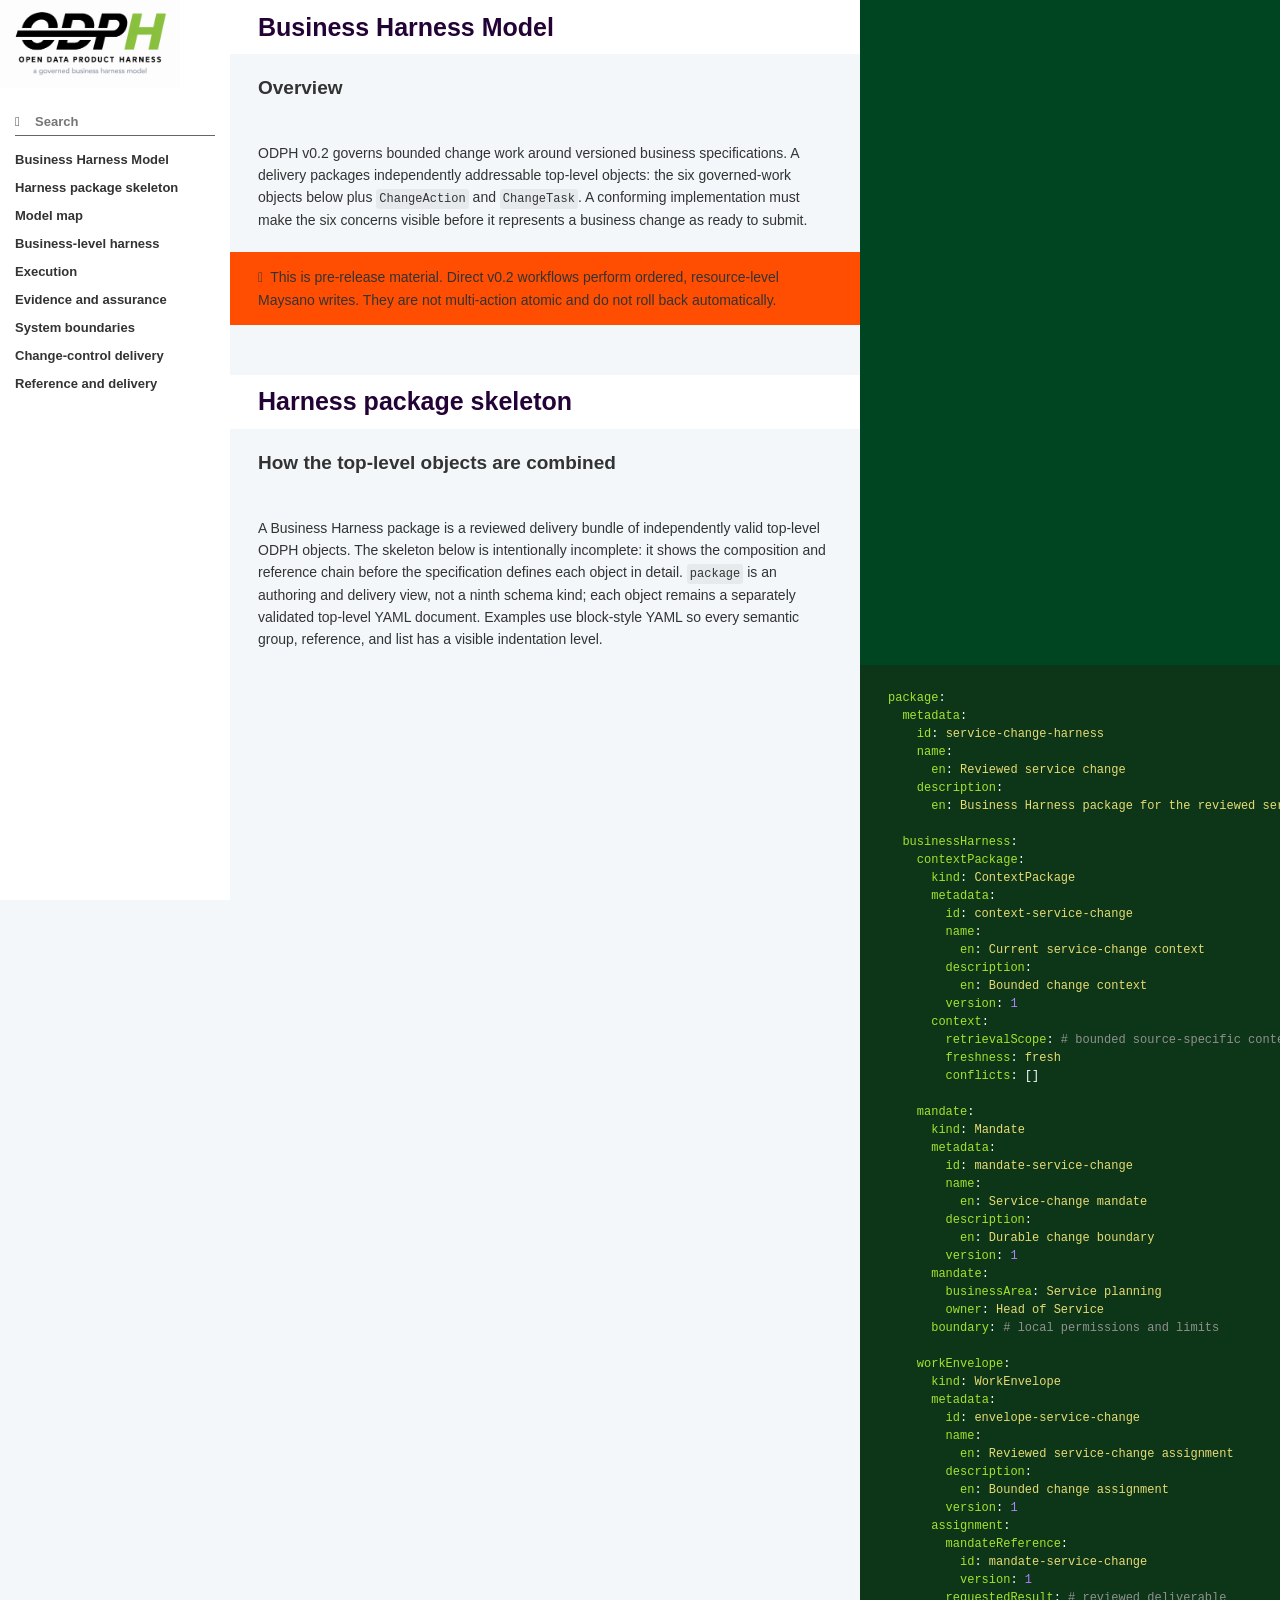
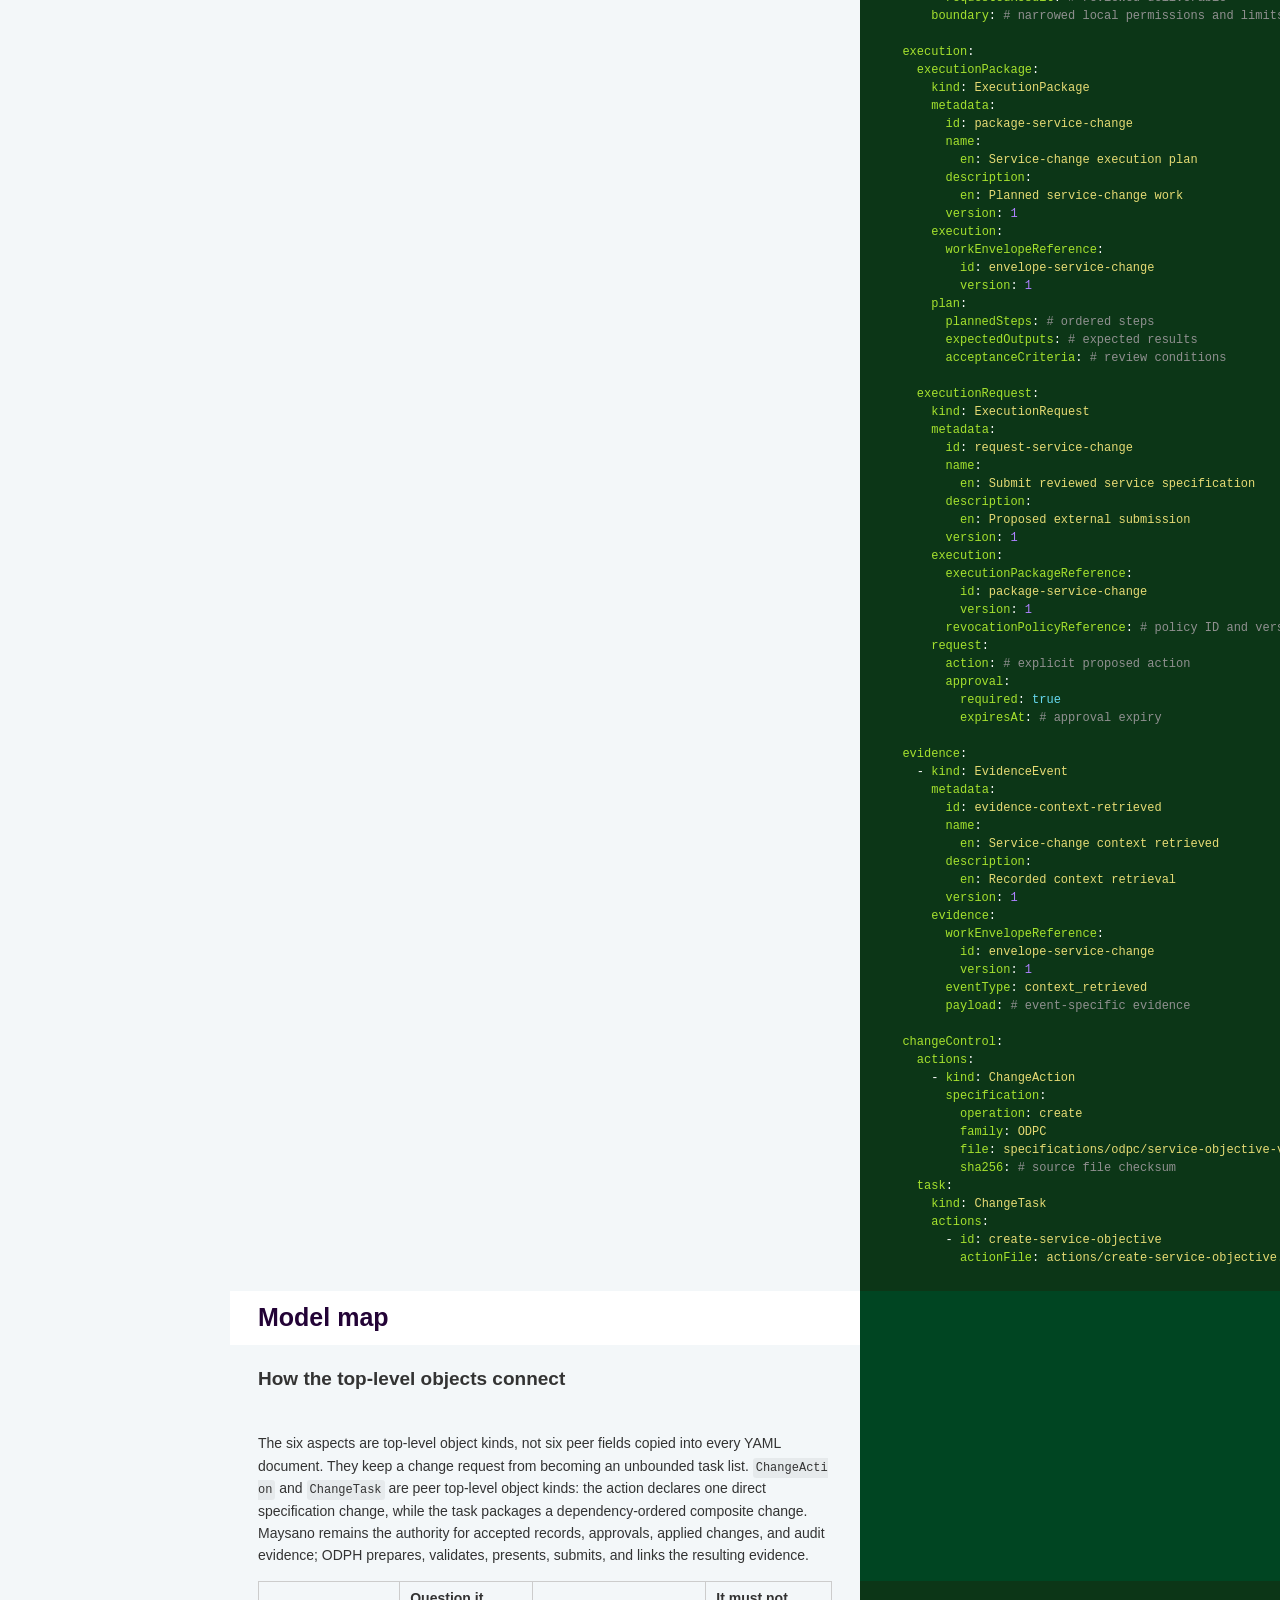
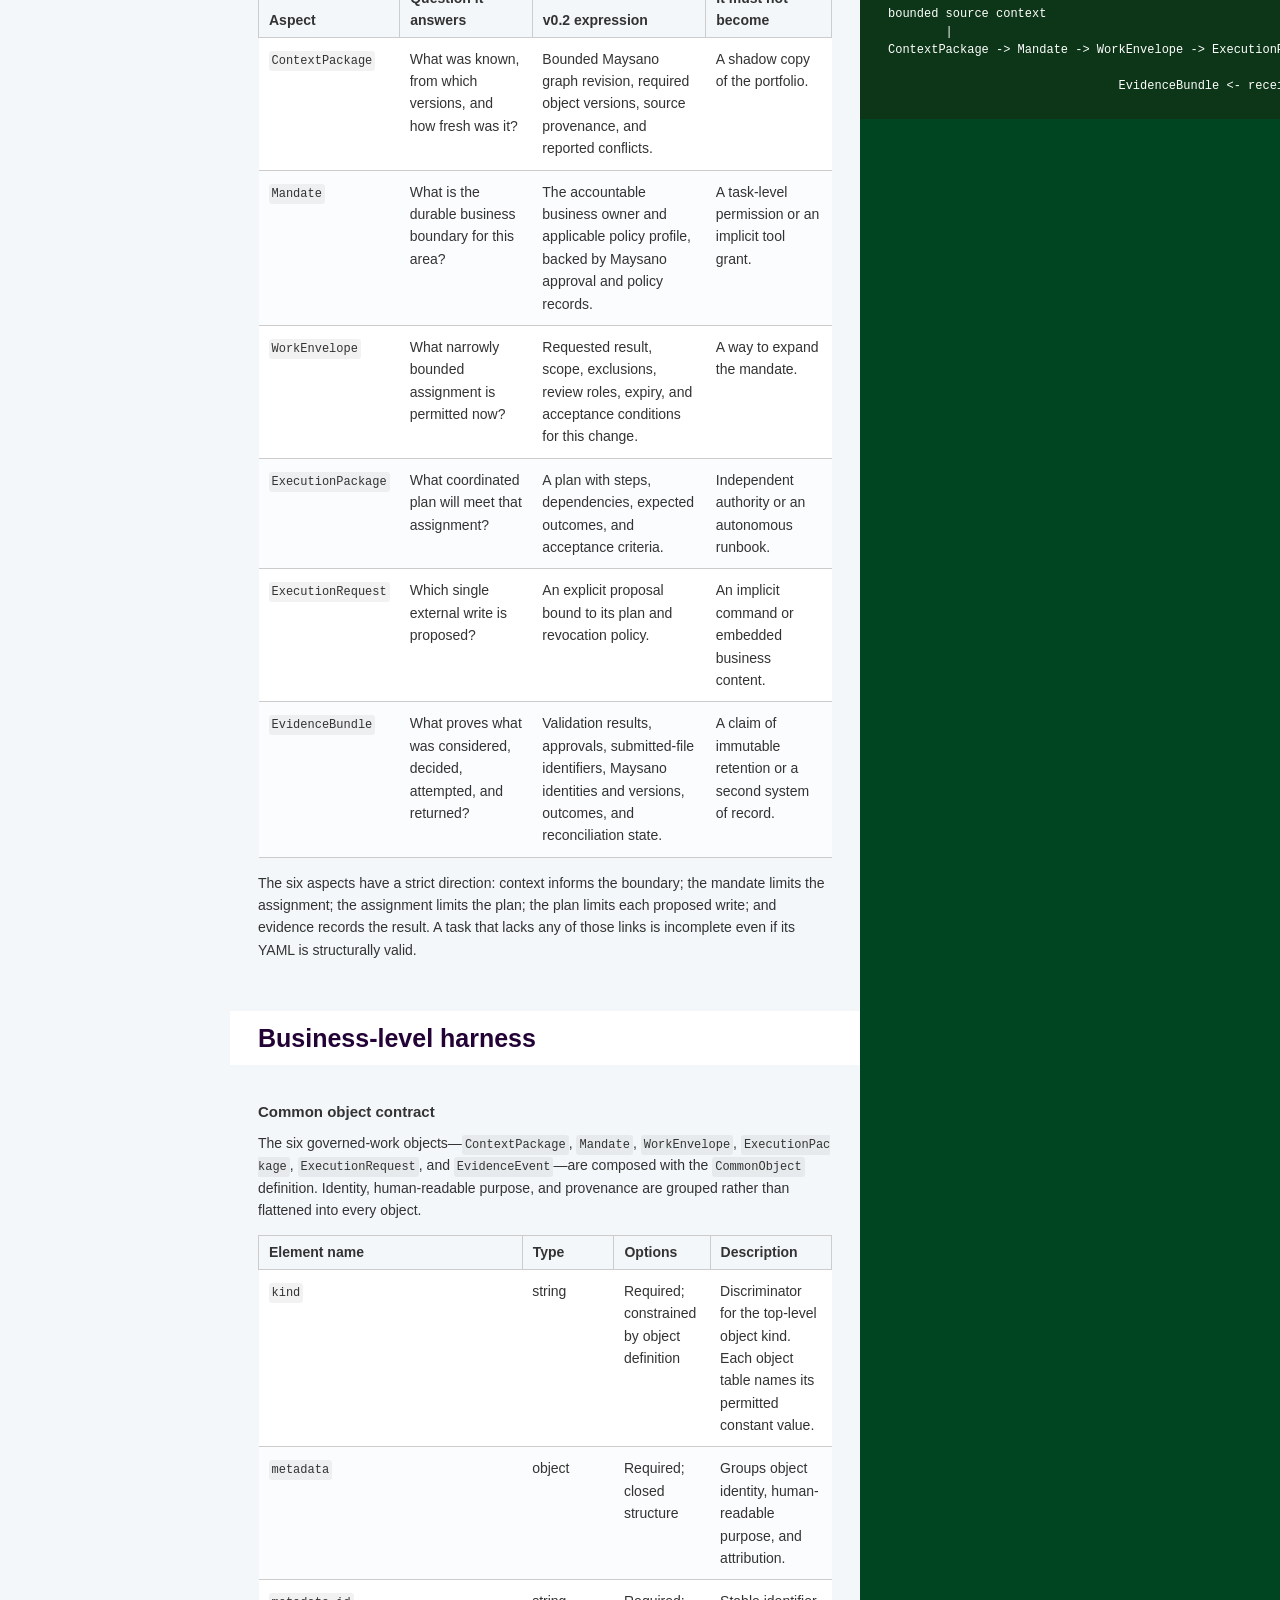
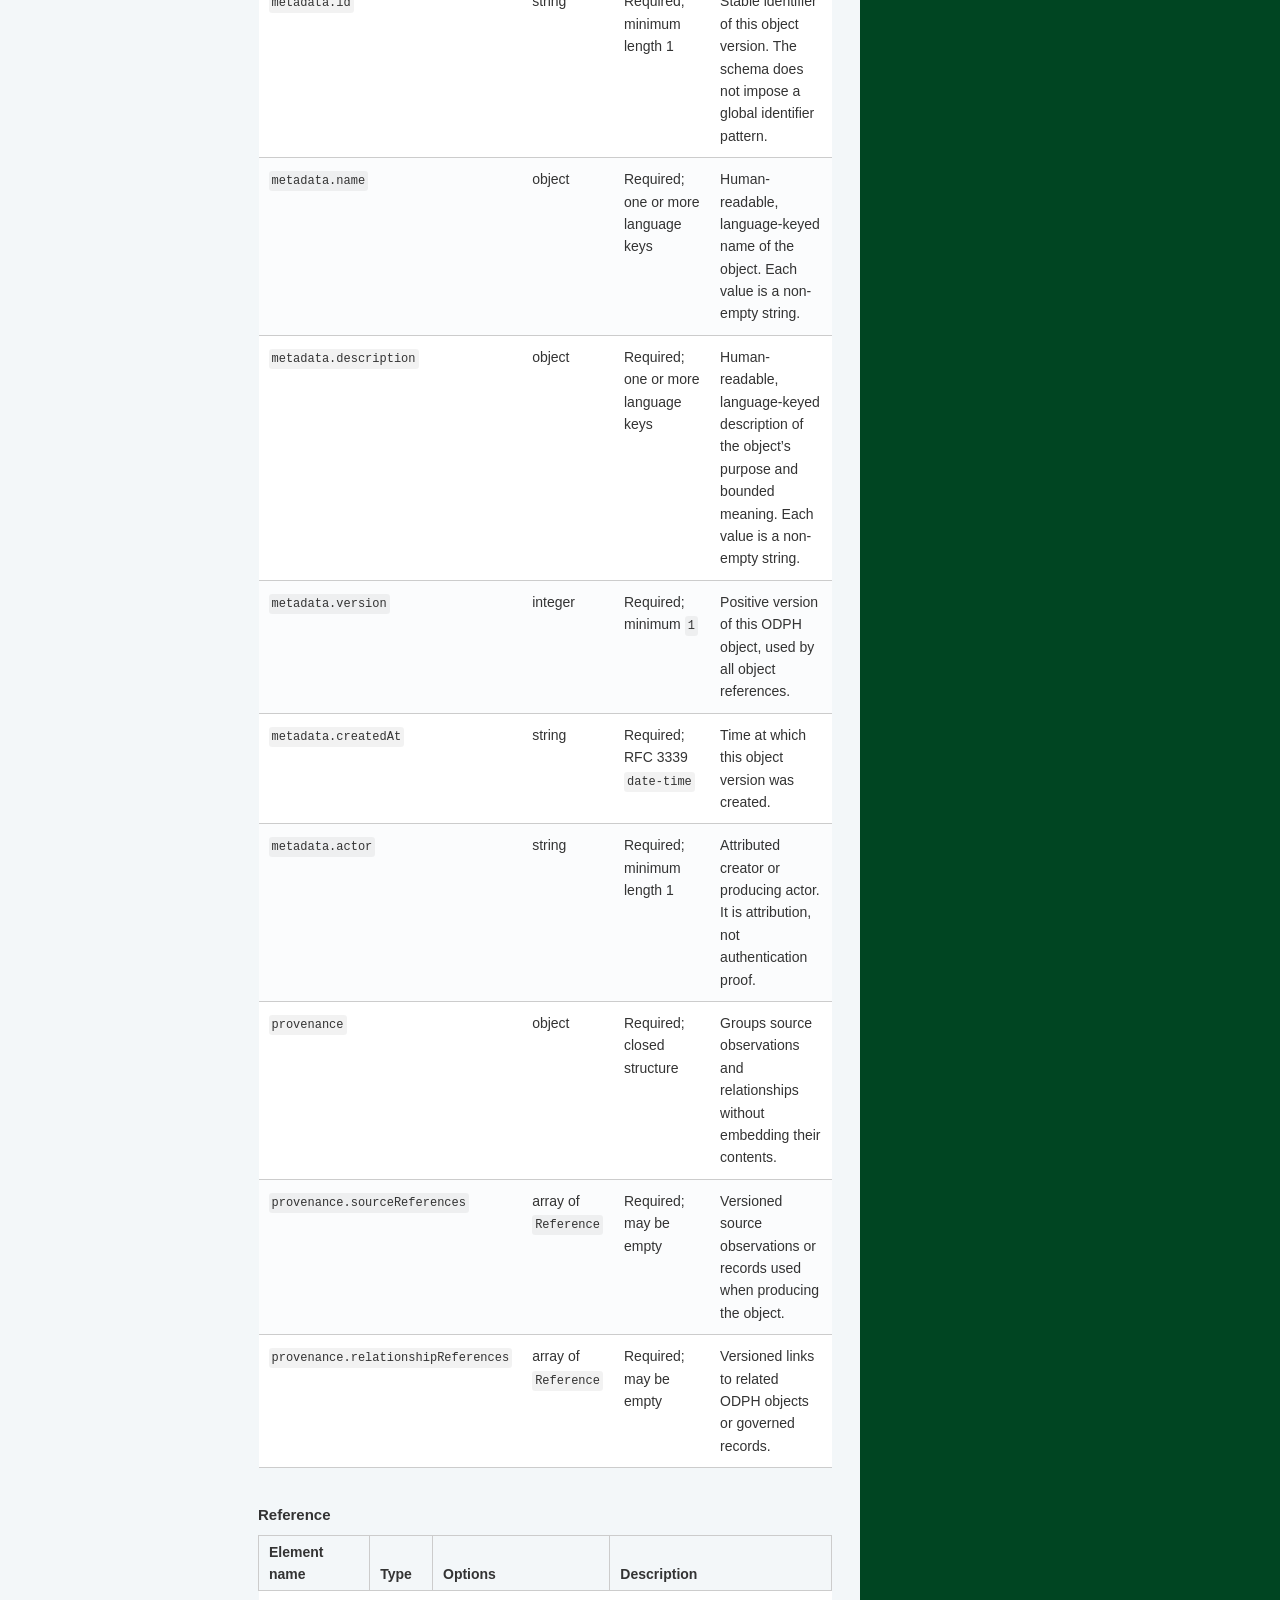
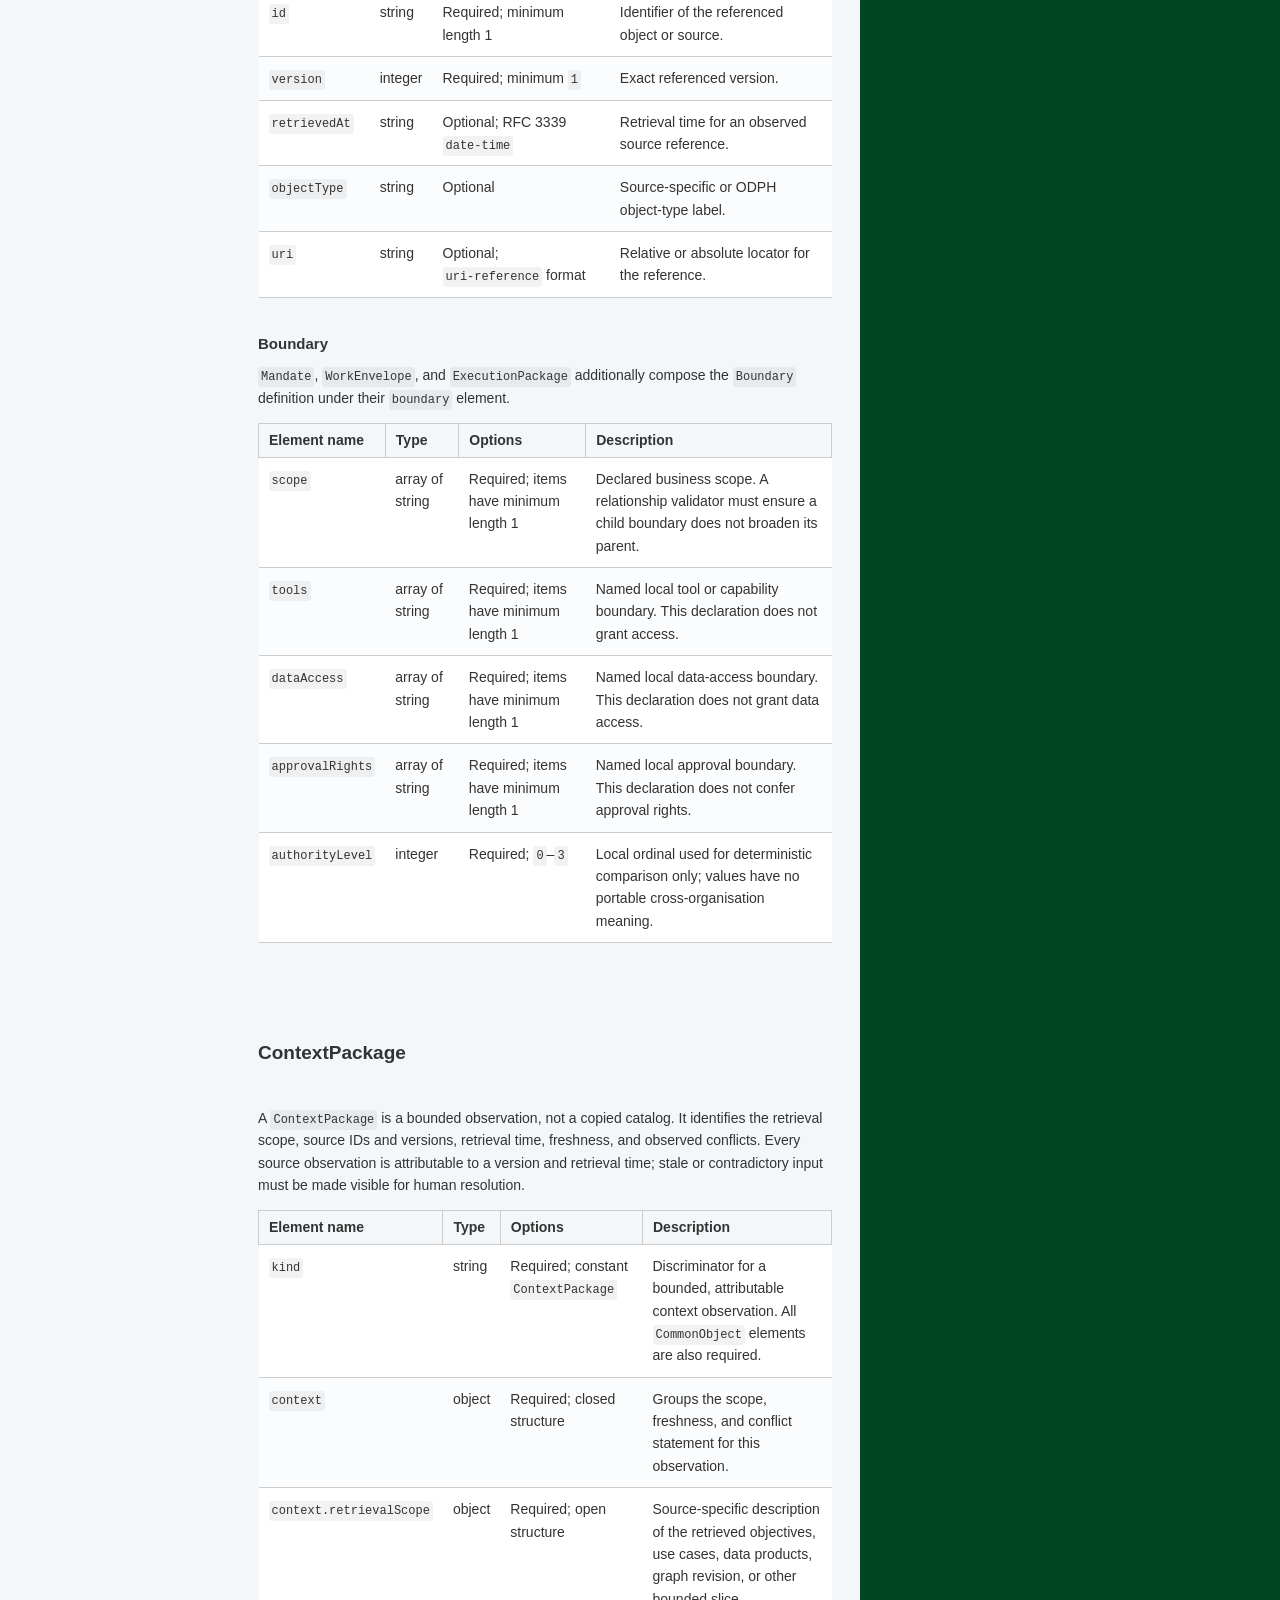
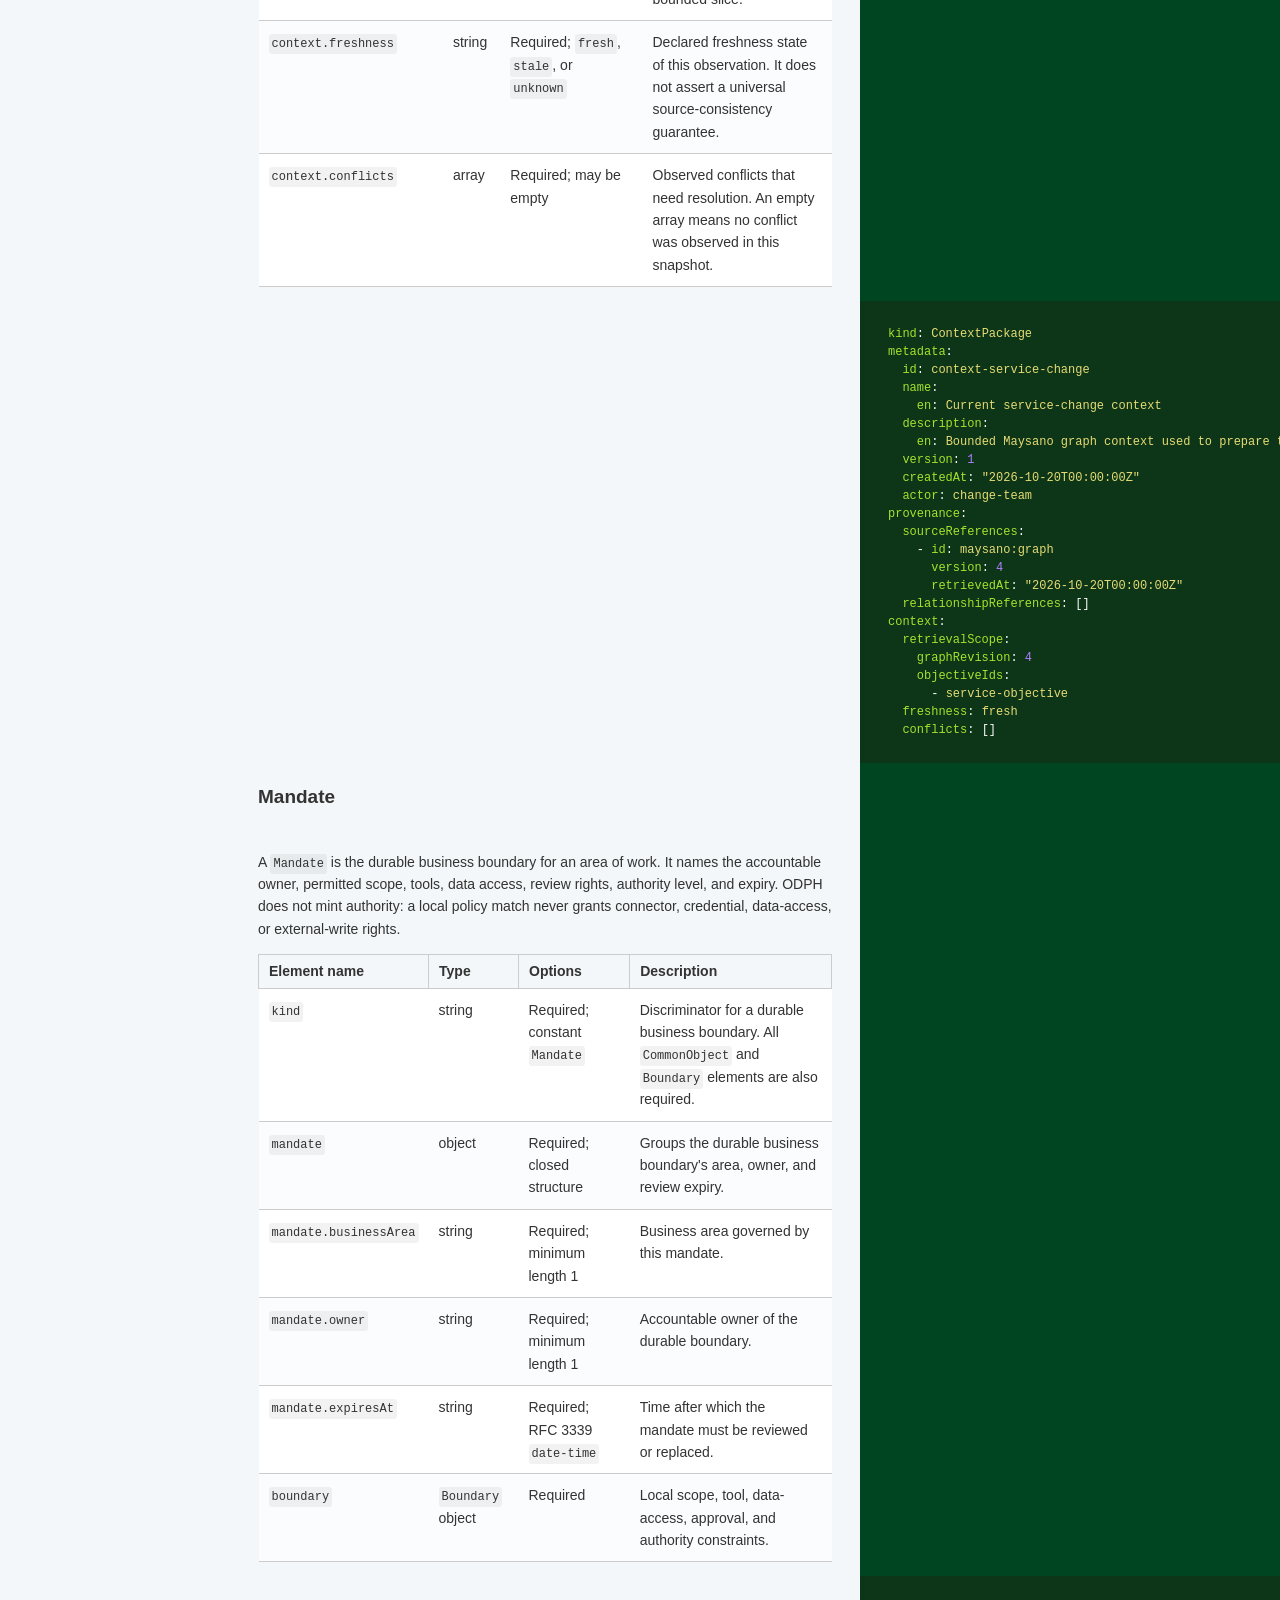
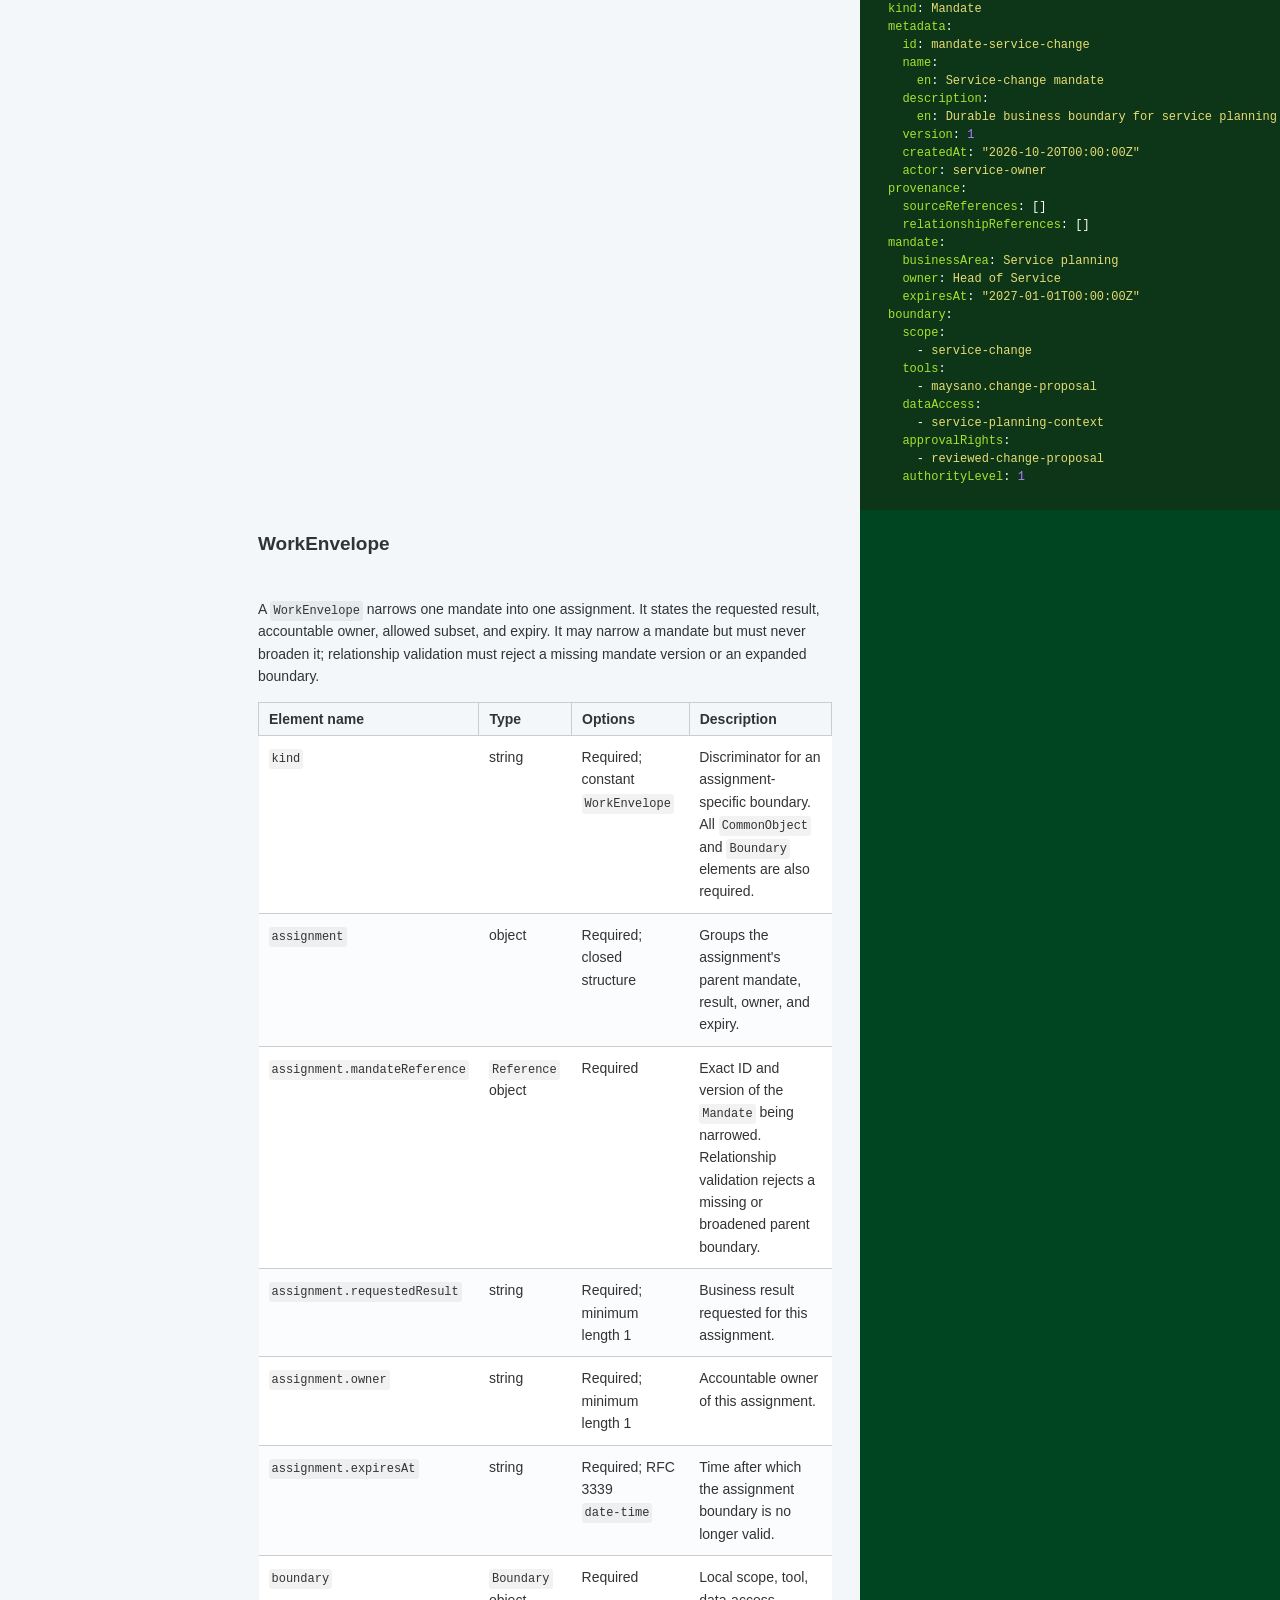
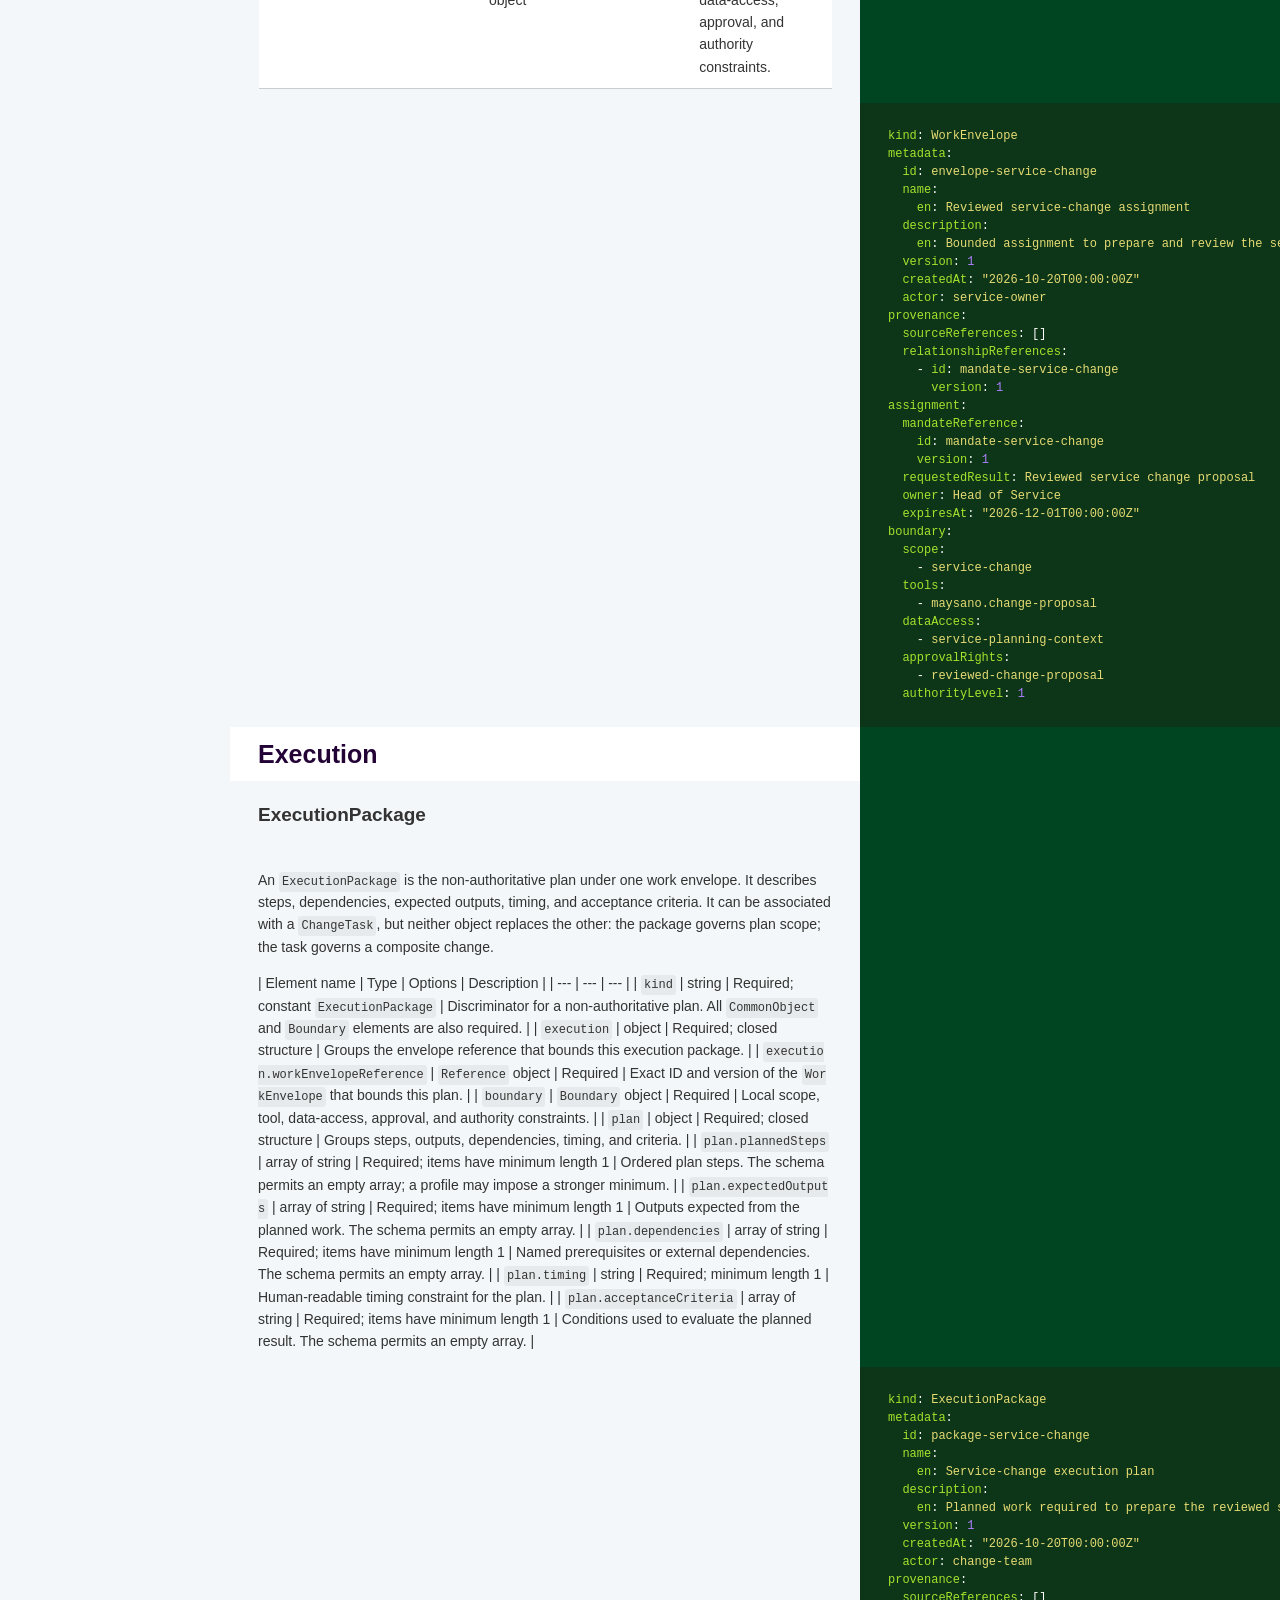
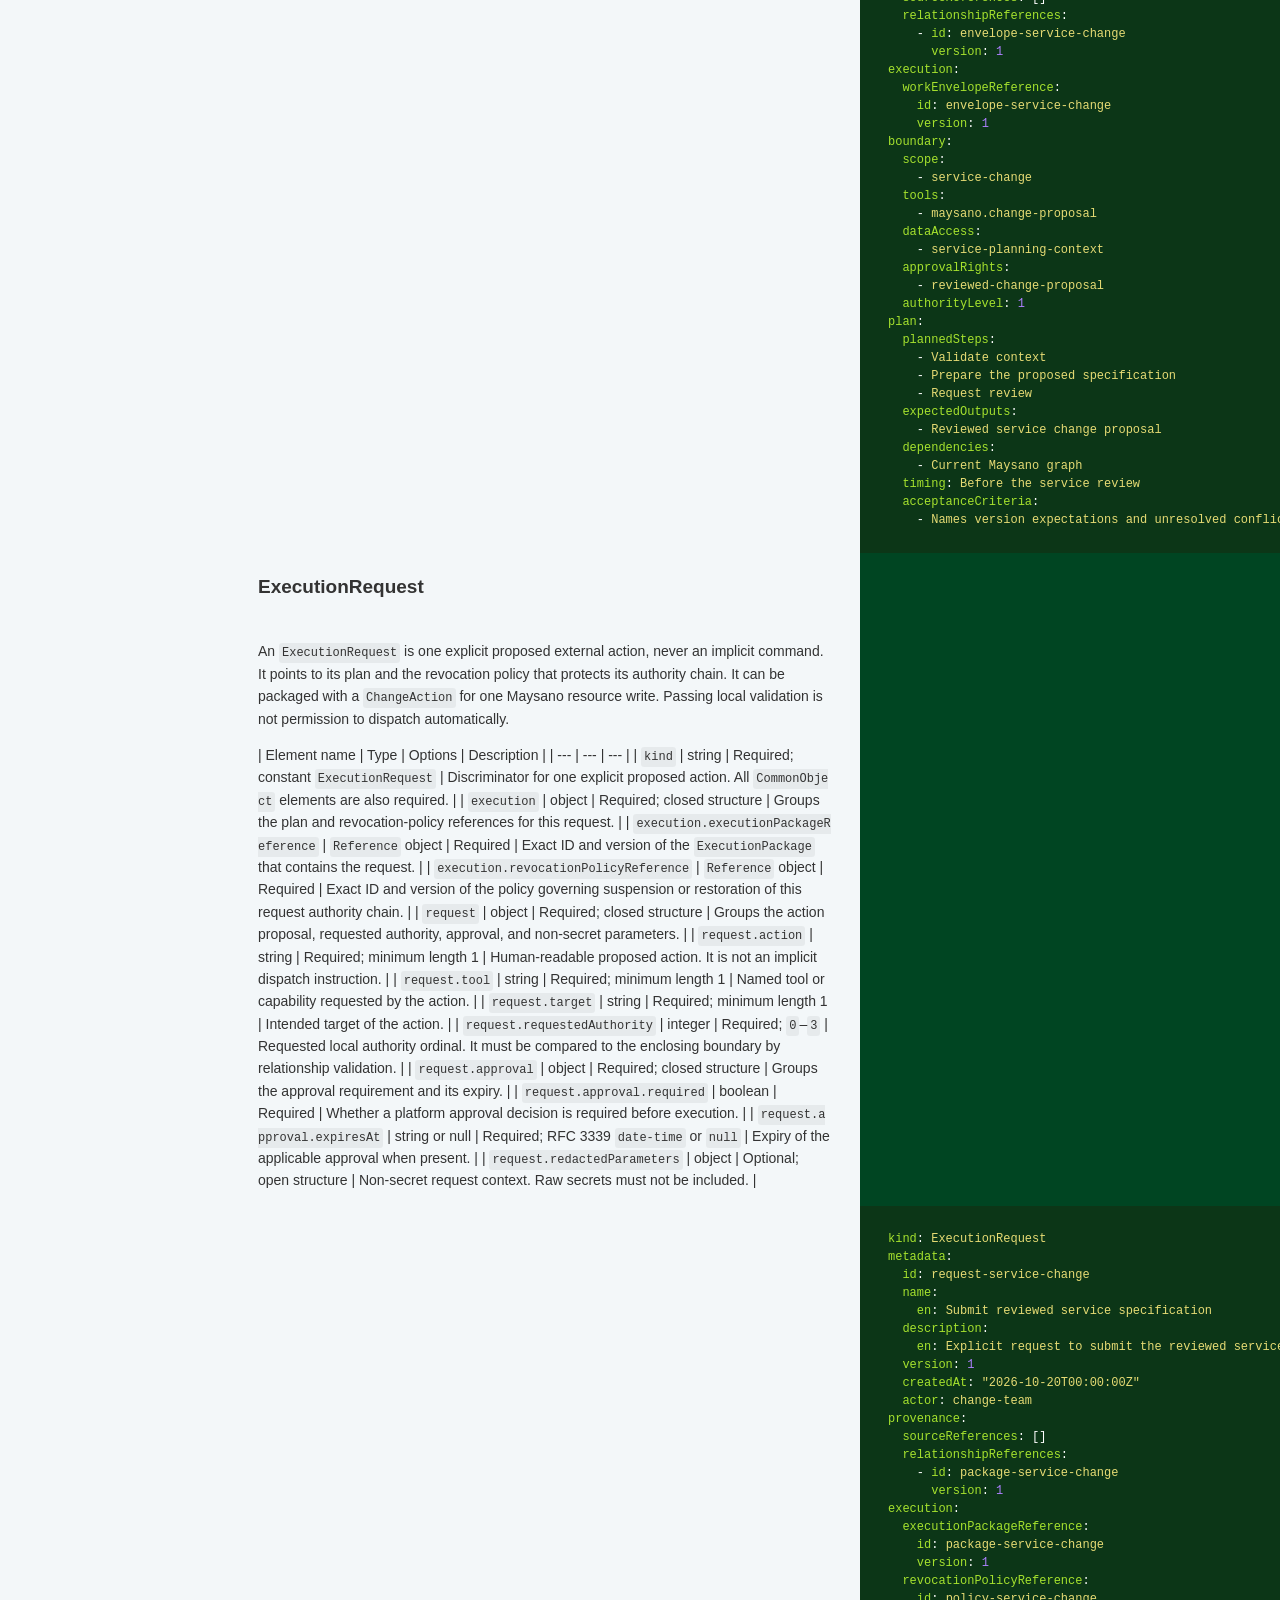
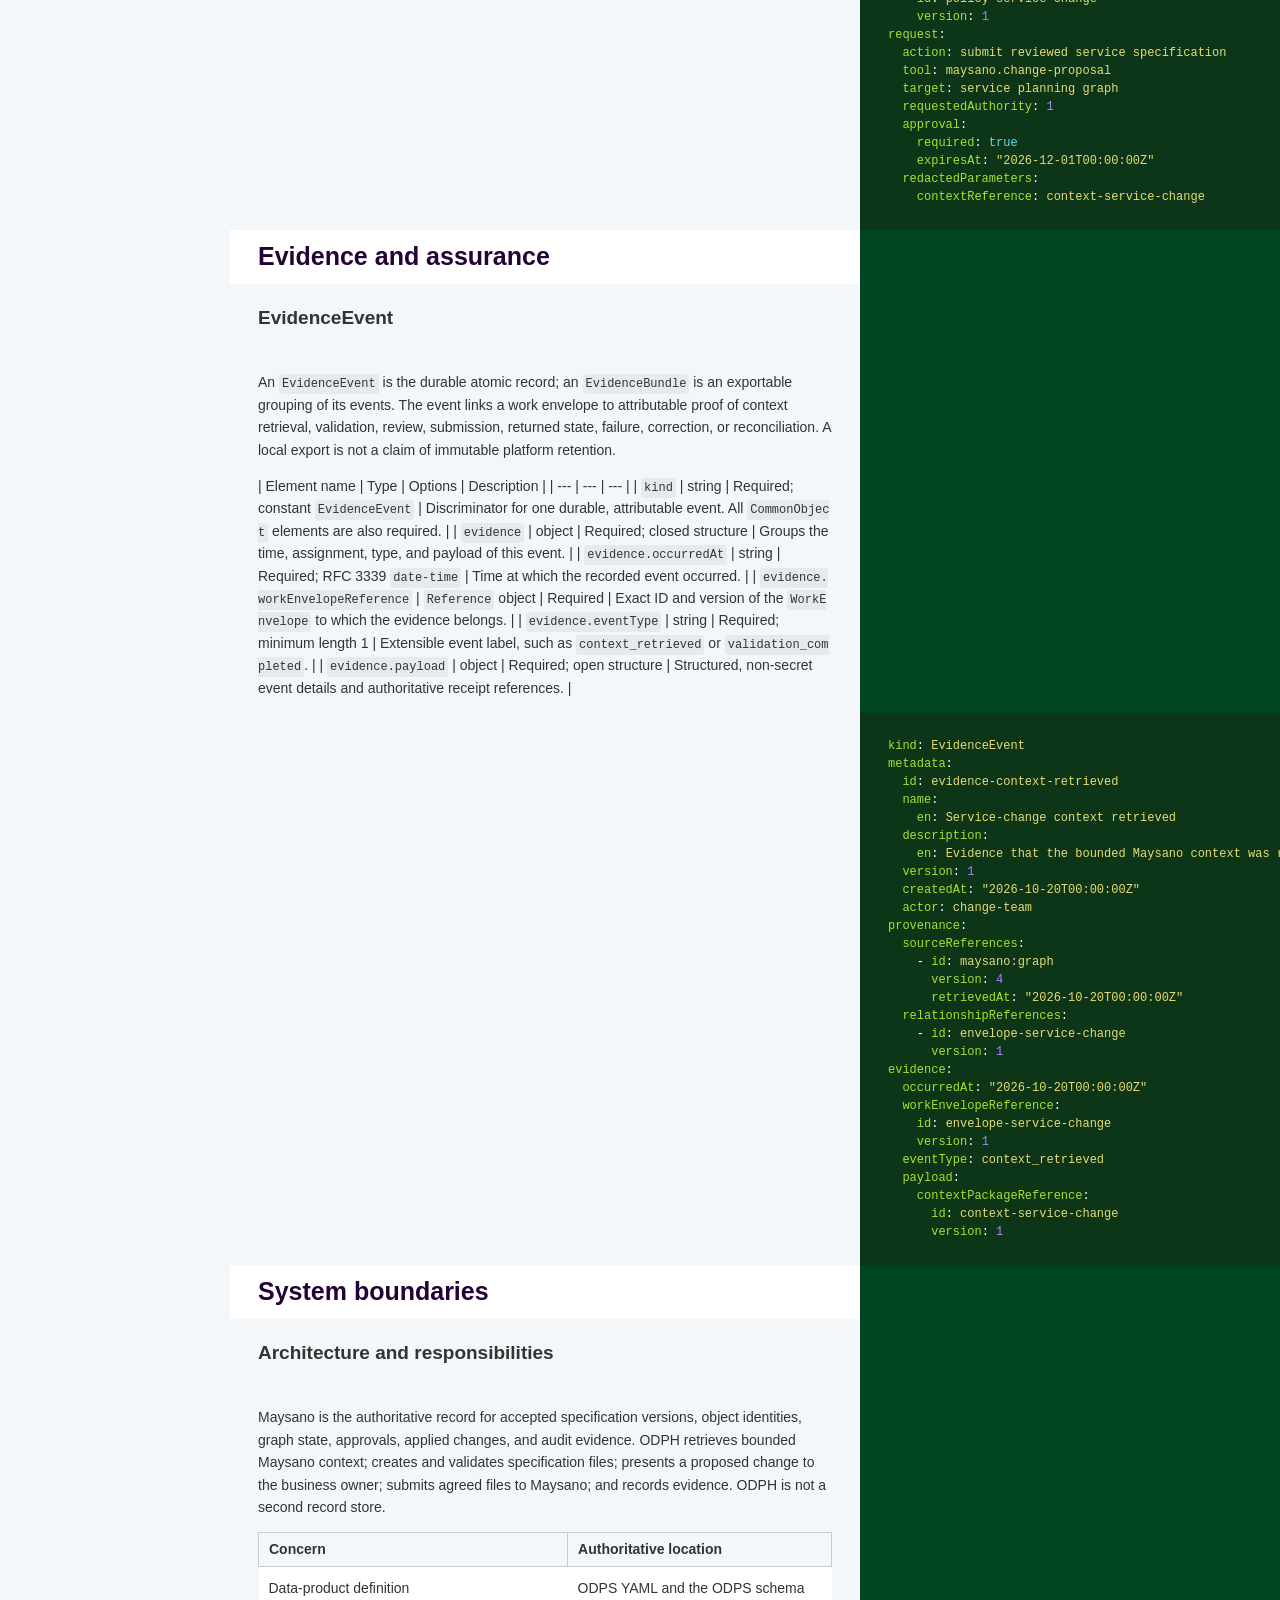
==== index.html @ ccaddedc "deploy: 809d8412d22ebb27981a17ca1b63c6d10f748889" ====
<!doctype html>
<html>
  <head>
    <meta charset="utf-8">
    <meta property="og:title" content="Open Data Product Harness - Version 0.1 Draft" />
    <meta property="og:url" content="https://opendataproducts.org/odph-v1.0" />
    <meta property="og:type" content="website" />
    <meta property="og:image" content="https://opendataproducts.org/odph-v1.0/images/specs.jpeg" />
    <meta property="og:description" 
    content="Open Data Product Harness (ODPH) 0.1 Draft defines a bounded, evidence-oriented interchange model for governed human and agent work." />
    <meta name="twitter:card" content="summary_large_image" />
    <meta name="twitter:title" content="Open Data Product Harness - Version 0.1 Draft" />
    <meta name="twitter:description" content="Open Data Product Harness (ODPH) 0.1 Draft defines a bounded, evidence-oriented interchange model for governed human and agent work." />
    <meta name="twitter:image" content="https://opendataproducts.org/odph-v1.0/images/specs.jpeg" />
    <meta content="IE=edge,chrome=1" http-equiv="X-UA-Compatible">
    <link rel="icon" type="image/png" sizes="512x512" href="images/favicon-86a2677d.png">
    <link rel="apple-touch-icon" sizes="512x512" href="images/favicon-86a2677d.png">
    <meta name="viewport" content="width=device-width, initial-scale=1, maximum-scale=1">

    <title>Business Harness Model</title>


    <style media="screen">
      .highlight table td { padding: 5px; }
.highlight table pre { margin: 0; }
.highlight .gh {
  color: #999999;
}
.highlight .sr {
  color: #f6aa11;
}
.highlight .go {
  color: #888888;
}
.highlight .gp {
  color: #555555;
}
.highlight .gs {
}
.highlight .gu {
  color: #aaaaaa;
}
.highlight .nb {
  color: #f6aa11;
}
.highlight .cm {
  color: #75715e;
}
.highlight .cp {
  color: #75715e;
}
.highlight .c1 {
  color: #75715e;
}
.highlight .cs {
  color: #75715e;
}
.highlight .c, .highlight .ch, .highlight .cd, .highlight .cpf {
  color: #75715e;
}
.highlight .err {
  color: #960050;
}
.highlight .gr {
  color: #960050;
}
.highlight .gt {
  color: #960050;
}
.highlight .gd {
  color: #49483e;
}
.highlight .gi {
  color: #49483e;
}
.highlight .ge {
  color: #49483e;
}
.highlight .kc {
  color: #66d9ef;
}
.highlight .kd {
  color: #66d9ef;
}
.highlight .kr {
  color: #66d9ef;
}
.highlight .no {
  color: #66d9ef;
}
.highlight .kt {
  color: #66d9ef;
}
.highlight .mf {
  color: #ae81ff;
}
.highlight .mh {
  color: #ae81ff;
}
.highlight .il {
  color: #ae81ff;
}
.highlight .mi {
  color: #ae81ff;
}
.highlight .mo {
  color: #ae81ff;
}
.highlight .m, .highlight .mb, .highlight .mx {
  color: #ae81ff;
}
.highlight .sc {
  color: #ae81ff;
}
.highlight .se {
  color: #ae81ff;
}
.highlight .ss {
  color: #ae81ff;
}
.highlight .sd {
  color: #e6db74;
}
.highlight .s2 {
  color: #e6db74;
}
.highlight .sb {
  color: #e6db74;
}
.highlight .sh {
  color: #e6db74;
}
.highlight .si {
  color: #e6db74;
}
.highlight .sx {
  color: #e6db74;
}
.highlight .s1 {
  color: #e6db74;
}
.highlight .s, .highlight .sa, .highlight .dl {
  color: #e6db74;
}
.highlight .na {
  color: #a6e22e;
}
.highlight .nc {
  color: #a6e22e;
}
.highlight .nd {
  color: #a6e22e;
}
.highlight .ne {
  color: #a6e22e;
}
.highlight .nf, .highlight .fm {
  color: #a6e22e;
}
.highlight .vc {
  color: #ffffff;
}
.highlight .nn {
  color: #ffffff;
}
.highlight .ni {
  color: #ffffff;
}
.highlight .bp {
  color: #ffffff;
}
.highlight .vg {
  color: #ffffff;
}
.highlight .vi {
  color: #ffffff;
}
.highlight .nv, .highlight .vm {
  color: #ffffff;
}
.highlight .w {
  color: #ffffff;
}
.highlight {
  color: #ffffff;
}
.highlight .n, .highlight .py, .highlight .nx {
  color: #ffffff;
}
.highlight .nl {
  color: #f92672;
}
.highlight .ow {
  color: #f92672;
}
.highlight .nt {
  color: #f92672;
}
.highlight .k, .highlight .kv {
  color: #f92672;
}
.highlight .kn {
  color: #f92672;
}
.highlight .kp {
  color: #f92672;
}
.highlight .o {
  color: #f92672;
}
    </style>
    <style media="print">
      * {
        -webkit-transition:none!important;
        transition:none!important;
      }
      .highlight table td { padding: 5px; }
.highlight table pre { margin: 0; }
.highlight, .highlight .w {
  color: #586e75;
}
.highlight .err {
  color: #002b36;
  background-color: #dc322f;
}
.highlight .c, .highlight .ch, .highlight .cd, .highlight .cm, .highlight .cpf, .highlight .c1, .highlight .cs {
  color: #657b83;
}
.highlight .cp {
  color: #b58900;
}
.highlight .nt {
  color: #b58900;
}
.highlight .o, .highlight .ow {
  color: #93a1a1;
}
.highlight .p, .highlight .pi {
  color: #93a1a1;
}
.highlight .gi {
  color: #859900;
}
.highlight .gd {
  color: #dc322f;
}
.highlight .gh {
  color: #268bd2;
  background-color: #002b36;
  font-weight: bold;
}
.highlight .k, .highlight .kn, .highlight .kp, .highlight .kr, .highlight .kv {
  color: #6c71c4;
}
.highlight .kc {
  color: #cb4b16;
}
.highlight .kt {
  color: #cb4b16;
}
.highlight .kd {
  color: #cb4b16;
}
.highlight .s, .highlight .sb, .highlight .sc, .highlight .dl, .highlight .sd, .highlight .s2, .highlight .sh, .highlight .sx, .highlight .s1 {
  color: #859900;
}
.highlight .sa {
  color: #6c71c4;
}
.highlight .sr {
  color: #2aa198;
}
.highlight .si {
  color: #d33682;
}
.highlight .se {
  color: #d33682;
}
.highlight .nn {
  color: #b58900;
}
.highlight .nc {
  color: #b58900;
}
.highlight .no {
  color: #b58900;
}
.highlight .na {
  color: #268bd2;
}
.highlight .m, .highlight .mb, .highlight .mf, .highlight .mh, .highlight .mi, .highlight .il, .highlight .mo, .highlight .mx {
  color: #859900;
}
.highlight .ss {
  color: #859900;
}
    </style>
    <link href="stylesheets/screen-ff0103ef.css" rel="stylesheet" media="screen" />
    <link href="stylesheets/print-953e3353.css" rel="stylesheet" media="print" />
      <script src="javascripts/all-b12a2749.js"></script>


    <!-- Global site tag (gtag.js) - Google Analytics -->
    <script async src="https://www.googletagmanager.com/gtag/js?id=G-2BRS2DSVKQ"></script>
    <script>
      window.dataLayer = window.dataLayer || [];
      function gtag(){dataLayer.push(arguments);}
      gtag('js', new Date());

      gtag('config', 'G-2BRS2DSVKQ');
    </script>

  </head>

  <body class="index" data-languages="[]">
    <a href="#" id="nav-button">
      <span>
        NAV
        <img src="images/navbar-cad8cdcb.png" alt="" />
      </span>
    </a>
    <div class="toc-wrapper">
      <img src="images/odph-logo-1a3e8c65.png" class="logo" alt="ODPH — Open Data Product Harness" />
        <div class="search">
          <input type="text" class="search" id="input-search" placeholder="Search">
        </div>
        <ul class="search-results"></ul>
      <ul id="toc" class="toc-list-h1">
          <li>
            <a href="#business-harness-model" class="toc-h1 toc-link" data-title="Business Harness Model">Business Harness Model</a>
              <ul class="toc-list-h2">
                  <li>
                    <a href="#overview" class="toc-h2 toc-link" data-title="Overview">Overview</a>
                  </li>
              </ul>
          </li>
          <li>
            <a href="#harness-package-skeleton" class="toc-h1 toc-link" data-title="Harness package skeleton">Harness package skeleton</a>
              <ul class="toc-list-h2">
                  <li>
                    <a href="#how-the-top-level-objects-are-combined" class="toc-h2 toc-link" data-title="How the top-level objects are combined">How the top-level objects are combined</a>
                  </li>
              </ul>
          </li>
          <li>
            <a href="#model-map" class="toc-h1 toc-link" data-title="Model map">Model map</a>
              <ul class="toc-list-h2">
                  <li>
                    <a href="#how-the-top-level-objects-connect" class="toc-h2 toc-link" data-title="How the top-level objects connect">How the top-level objects connect</a>
                  </li>
              </ul>
          </li>
          <li>
            <a href="#business-level-harness" class="toc-h1 toc-link" data-title="Business-level harness">Business-level harness</a>
              <ul class="toc-list-h2">
                  <li>
                    <a href="#common-object-contract" class="toc-h2 toc-link" data-title="Common object contract">Common object contract</a>
                  </li>
                  <li>
                    <a href="#reference" class="toc-h2 toc-link" data-title="Reference">Reference</a>
                  </li>
                  <li>
                    <a href="#boundary" class="toc-h2 toc-link" data-title="Boundary">Boundary</a>
                  </li>
                  <li>
                    <a href="#contextpackage" class="toc-h2 toc-link" data-title="ContextPackage">ContextPackage</a>
                  </li>
                  <li>
                    <a href="#mandate" class="toc-h2 toc-link" data-title="Mandate">Mandate</a>
                  </li>
                  <li>
                    <a href="#workenvelope" class="toc-h2 toc-link" data-title="WorkEnvelope">WorkEnvelope</a>
                  </li>
              </ul>
          </li>
          <li>
            <a href="#execution" class="toc-h1 toc-link" data-title="Execution">Execution</a>
              <ul class="toc-list-h2">
                  <li>
                    <a href="#executionpackage" class="toc-h2 toc-link" data-title="ExecutionPackage">ExecutionPackage</a>
                  </li>
                  <li>
                    <a href="#executionrequest" class="toc-h2 toc-link" data-title="ExecutionRequest">ExecutionRequest</a>
                  </li>
              </ul>
          </li>
          <li>
            <a href="#evidence-and-assurance" class="toc-h1 toc-link" data-title="Evidence and assurance">Evidence and assurance</a>
              <ul class="toc-list-h2">
                  <li>
                    <a href="#evidenceevent" class="toc-h2 toc-link" data-title="EvidenceEvent">EvidenceEvent</a>
                  </li>
              </ul>
          </li>
          <li>
            <a href="#system-boundaries" class="toc-h1 toc-link" data-title="System boundaries">System boundaries</a>
              <ul class="toc-list-h2">
                  <li>
                    <a href="#architecture-and-responsibilities" class="toc-h2 toc-link" data-title="Architecture and responsibilities">Architecture and responsibilities</a>
                  </li>
              </ul>
          </li>
          <li>
            <a href="#change-control-delivery" class="toc-h1 toc-link" data-title="Change-control delivery">Change-control delivery</a>
              <ul class="toc-list-h2">
                  <li>
                    <a href="#changeaction" class="toc-h2 toc-link" data-title="ChangeAction">ChangeAction</a>
                  </li>
                  <li>
                    <a href="#changetask" class="toc-h2 toc-link" data-title="ChangeTask">ChangeTask</a>
                  </li>
                  <li>
                    <a href="#specification-artefacts" class="toc-h2 toc-link" data-title="Specification artefacts">Specification artefacts</a>
                  </li>
                  <li>
                    <a href="#guided-workflow-execution" class="toc-h2 toc-link" data-title="Guided workflow execution">Guided workflow execution</a>
                  </li>
                  <li>
                    <a href="#change-task-execution" class="toc-h2 toc-link" data-title="Change Task execution">Change Task execution</a>
                  </li>
                  <li>
                    <a href="#generic-change-chain-example" class="toc-h2 toc-link" data-title="Generic change-chain example">Generic change-chain example</a>
                  </li>
              </ul>
          </li>
          <li>
            <a href="#reference-and-delivery" class="toc-h1 toc-link" data-title="Reference and delivery">Reference and delivery</a>
              <ul class="toc-list-h2">
                  <li>
                    <a href="#schema-reference" class="toc-h2 toc-link" data-title="Schema reference">Schema reference</a>
                  </li>
                  <li>
                    <a href="#validation-and-runtime-checks" class="toc-h2 toc-link" data-title="Validation and runtime checks">Validation and runtime checks</a>
                  </li>
                  <li>
                    <a href="#published-contract-and-examples" class="toc-h2 toc-link" data-title="Published contract and examples">Published contract and examples</a>
                  </li>
              </ul>
          </li>
      </ul>
    </div>
    <div class="page-wrapper">
      <div class="dark-box"></div>
      <div class="content">
        <h1 id='business-harness-model'>Business Harness Model</h1><h2 id='overview'>Overview</h2>
<p>ODPH v0.2 governs bounded change work around versioned business specifications. A delivery packages independently addressable top-level objects: the six governed-work objects below plus <code>ChangeAction</code> and <code>ChangeTask</code>. A conforming implementation must make the six concerns visible before it represents a business change as ready to submit.</p>

<aside class="warning">This is pre-release material. Direct v0.2 workflows perform ordered, resource-level Maysano writes. They are not multi-action atomic and do not roll back automatically.</aside>
<h1 id='harness-package-skeleton'>Harness package skeleton</h1><h2 id='how-the-top-level-objects-are-combined'>How the top-level objects are combined</h2>
<p>A Business Harness package is a reviewed delivery bundle of independently valid top-level ODPH objects. The skeleton below is intentionally incomplete: it shows the composition and reference chain before the specification defines each object in detail. <code>package</code> is an authoring and delivery view, not a ninth schema kind; each object remains a separately validated top-level YAML document. Examples use block-style YAML so every semantic group, reference, and list has a visible indentation level.</p>
<div class="highlight"><pre class="highlight yaml tab-yaml"><code><span class="na">package</span><span class="pi">:</span>
  <span class="na">metadata</span><span class="pi">:</span>
    <span class="na">id</span><span class="pi">:</span> <span class="s">service-change-harness</span>
    <span class="na">name</span><span class="pi">:</span>
      <span class="na">en</span><span class="pi">:</span> <span class="s">Reviewed service change</span>
    <span class="na">description</span><span class="pi">:</span>
      <span class="na">en</span><span class="pi">:</span> <span class="s">Business Harness package for the reviewed service change.</span>

  <span class="na">businessHarness</span><span class="pi">:</span>
    <span class="na">contextPackage</span><span class="pi">:</span>
      <span class="na">kind</span><span class="pi">:</span> <span class="s">ContextPackage</span>
      <span class="na">metadata</span><span class="pi">:</span>
        <span class="na">id</span><span class="pi">:</span> <span class="s">context-service-change</span>
        <span class="na">name</span><span class="pi">:</span>
          <span class="na">en</span><span class="pi">:</span> <span class="s">Current service-change context</span>
        <span class="na">description</span><span class="pi">:</span>
          <span class="na">en</span><span class="pi">:</span> <span class="s">Bounded change context</span>
        <span class="na">version</span><span class="pi">:</span> <span class="m">1</span>
      <span class="na">context</span><span class="pi">:</span>
        <span class="na">retrievalScope</span><span class="pi">:</span> <span class="c1"># bounded source-specific context</span>
        <span class="na">freshness</span><span class="pi">:</span> <span class="s">fresh</span>
        <span class="na">conflicts</span><span class="pi">:</span> <span class="pi">[]</span>

    <span class="na">mandate</span><span class="pi">:</span>
      <span class="na">kind</span><span class="pi">:</span> <span class="s">Mandate</span>
      <span class="na">metadata</span><span class="pi">:</span>
        <span class="na">id</span><span class="pi">:</span> <span class="s">mandate-service-change</span>
        <span class="na">name</span><span class="pi">:</span>
          <span class="na">en</span><span class="pi">:</span> <span class="s">Service-change mandate</span>
        <span class="na">description</span><span class="pi">:</span>
          <span class="na">en</span><span class="pi">:</span> <span class="s">Durable change boundary</span>
        <span class="na">version</span><span class="pi">:</span> <span class="m">1</span>
      <span class="na">mandate</span><span class="pi">:</span>
        <span class="na">businessArea</span><span class="pi">:</span> <span class="s">Service planning</span>
        <span class="na">owner</span><span class="pi">:</span> <span class="s">Head of Service</span>
      <span class="na">boundary</span><span class="pi">:</span> <span class="c1"># local permissions and limits</span>

    <span class="na">workEnvelope</span><span class="pi">:</span>
      <span class="na">kind</span><span class="pi">:</span> <span class="s">WorkEnvelope</span>
      <span class="na">metadata</span><span class="pi">:</span>
        <span class="na">id</span><span class="pi">:</span> <span class="s">envelope-service-change</span>
        <span class="na">name</span><span class="pi">:</span>
          <span class="na">en</span><span class="pi">:</span> <span class="s">Reviewed service-change assignment</span>
        <span class="na">description</span><span class="pi">:</span>
          <span class="na">en</span><span class="pi">:</span> <span class="s">Bounded change assignment</span>
        <span class="na">version</span><span class="pi">:</span> <span class="m">1</span>
      <span class="na">assignment</span><span class="pi">:</span>
        <span class="na">mandateReference</span><span class="pi">:</span>
          <span class="na">id</span><span class="pi">:</span> <span class="s">mandate-service-change</span>
          <span class="na">version</span><span class="pi">:</span> <span class="m">1</span>
        <span class="na">requestedResult</span><span class="pi">:</span> <span class="c1"># reviewed deliverable</span>
      <span class="na">boundary</span><span class="pi">:</span> <span class="c1"># narrowed local permissions and limits</span>

  <span class="na">execution</span><span class="pi">:</span>
    <span class="na">executionPackage</span><span class="pi">:</span>
      <span class="na">kind</span><span class="pi">:</span> <span class="s">ExecutionPackage</span>
      <span class="na">metadata</span><span class="pi">:</span>
        <span class="na">id</span><span class="pi">:</span> <span class="s">package-service-change</span>
        <span class="na">name</span><span class="pi">:</span>
          <span class="na">en</span><span class="pi">:</span> <span class="s">Service-change execution plan</span>
        <span class="na">description</span><span class="pi">:</span>
          <span class="na">en</span><span class="pi">:</span> <span class="s">Planned service-change work</span>
        <span class="na">version</span><span class="pi">:</span> <span class="m">1</span>
      <span class="na">execution</span><span class="pi">:</span>
        <span class="na">workEnvelopeReference</span><span class="pi">:</span>
          <span class="na">id</span><span class="pi">:</span> <span class="s">envelope-service-change</span>
          <span class="na">version</span><span class="pi">:</span> <span class="m">1</span>
      <span class="na">plan</span><span class="pi">:</span>
        <span class="na">plannedSteps</span><span class="pi">:</span> <span class="c1"># ordered steps</span>
        <span class="na">expectedOutputs</span><span class="pi">:</span> <span class="c1"># expected results</span>
        <span class="na">acceptanceCriteria</span><span class="pi">:</span> <span class="c1"># review conditions</span>

    <span class="na">executionRequest</span><span class="pi">:</span>
      <span class="na">kind</span><span class="pi">:</span> <span class="s">ExecutionRequest</span>
      <span class="na">metadata</span><span class="pi">:</span>
        <span class="na">id</span><span class="pi">:</span> <span class="s">request-service-change</span>
        <span class="na">name</span><span class="pi">:</span>
          <span class="na">en</span><span class="pi">:</span> <span class="s">Submit reviewed service specification</span>
        <span class="na">description</span><span class="pi">:</span>
          <span class="na">en</span><span class="pi">:</span> <span class="s">Proposed external submission</span>
        <span class="na">version</span><span class="pi">:</span> <span class="m">1</span>
      <span class="na">execution</span><span class="pi">:</span>
        <span class="na">executionPackageReference</span><span class="pi">:</span>
          <span class="na">id</span><span class="pi">:</span> <span class="s">package-service-change</span>
          <span class="na">version</span><span class="pi">:</span> <span class="m">1</span>
        <span class="na">revocationPolicyReference</span><span class="pi">:</span> <span class="c1"># policy ID and version</span>
      <span class="na">request</span><span class="pi">:</span>
        <span class="na">action</span><span class="pi">:</span> <span class="c1"># explicit proposed action</span>
        <span class="na">approval</span><span class="pi">:</span>
          <span class="na">required</span><span class="pi">:</span> <span class="no">true</span>
          <span class="na">expiresAt</span><span class="pi">:</span> <span class="c1"># approval expiry</span>

  <span class="na">evidence</span><span class="pi">:</span>
    <span class="pi">-</span> <span class="na">kind</span><span class="pi">:</span> <span class="s">EvidenceEvent</span>
      <span class="na">metadata</span><span class="pi">:</span>
        <span class="na">id</span><span class="pi">:</span> <span class="s">evidence-context-retrieved</span>
        <span class="na">name</span><span class="pi">:</span>
          <span class="na">en</span><span class="pi">:</span> <span class="s">Service-change context retrieved</span>
        <span class="na">description</span><span class="pi">:</span>
          <span class="na">en</span><span class="pi">:</span> <span class="s">Recorded context retrieval</span>
        <span class="na">version</span><span class="pi">:</span> <span class="m">1</span>
      <span class="na">evidence</span><span class="pi">:</span>
        <span class="na">workEnvelopeReference</span><span class="pi">:</span>
          <span class="na">id</span><span class="pi">:</span> <span class="s">envelope-service-change</span>
          <span class="na">version</span><span class="pi">:</span> <span class="m">1</span>
        <span class="na">eventType</span><span class="pi">:</span> <span class="s">context_retrieved</span>
        <span class="na">payload</span><span class="pi">:</span> <span class="c1"># event-specific evidence</span>

  <span class="na">changeControl</span><span class="pi">:</span>
    <span class="na">actions</span><span class="pi">:</span>
      <span class="pi">-</span> <span class="na">kind</span><span class="pi">:</span> <span class="s">ChangeAction</span>
        <span class="na">specification</span><span class="pi">:</span>
          <span class="na">operation</span><span class="pi">:</span> <span class="s">create</span>
          <span class="na">family</span><span class="pi">:</span> <span class="s">ODPC</span>
          <span class="na">file</span><span class="pi">:</span> <span class="s">specifications/odpc/service-objective-v1.yaml</span>
          <span class="na">sha256</span><span class="pi">:</span> <span class="c1"># source file checksum</span>
    <span class="na">task</span><span class="pi">:</span>
      <span class="na">kind</span><span class="pi">:</span> <span class="s">ChangeTask</span>
      <span class="na">actions</span><span class="pi">:</span>
        <span class="pi">-</span> <span class="na">id</span><span class="pi">:</span> <span class="s">create-service-objective</span>
          <span class="na">actionFile</span><span class="pi">:</span> <span class="s">actions/create-service-objective.yaml</span>
</code></pre></div><h1 id='model-map'>Model map</h1><h2 id='how-the-top-level-objects-connect'>How the top-level objects connect</h2>
<p>The six aspects are top-level object kinds, not six peer fields copied into every YAML document. They keep a change request from becoming an unbounded task list. <code>ChangeAction</code> and <code>ChangeTask</code> are peer top-level object kinds: the action declares one direct specification change, while the task packages a dependency-ordered composite change. Maysano remains the authority for accepted records, approvals, applied changes, and audit evidence; ODPH prepares, validates, presents, submits, and links the resulting evidence.</p>
<div class="highlight"><pre class="highlight plaintext"><code>bounded source context
        |
ContextPackage -&gt; Mandate -&gt; WorkEnvelope -&gt; ExecutionPackage -&gt; ExecutionRequest
                                                               |
                                EvidenceBundle &lt;- receipts, outcomes, reconciliation
</code></pre></div>
<table><thead>
<tr>
<th>Aspect</th>
<th>Question it answers</th>
<th>v0.2 expression</th>
<th>It must not become</th>
</tr>
</thead><tbody>
<tr>
<td><code>ContextPackage</code></td>
<td>What was known, from which versions, and how fresh was it?</td>
<td>Bounded Maysano graph revision, required object versions, source provenance, and reported conflicts.</td>
<td>A shadow copy of the portfolio.</td>
</tr>
<tr>
<td><code>Mandate</code></td>
<td>What is the durable business boundary for this area?</td>
<td>The accountable business owner and applicable policy profile, backed by Maysano approval and policy records.</td>
<td>A task-level permission or an implicit tool grant.</td>
</tr>
<tr>
<td><code>WorkEnvelope</code></td>
<td>What narrowly bounded assignment is permitted now?</td>
<td>Requested result, scope, exclusions, review roles, expiry, and acceptance conditions for this change.</td>
<td>A way to expand the mandate.</td>
</tr>
<tr>
<td><code>ExecutionPackage</code></td>
<td>What coordinated plan will meet that assignment?</td>
<td>A plan with steps, dependencies, expected outcomes, and acceptance criteria.</td>
<td>Independent authority or an autonomous runbook.</td>
</tr>
<tr>
<td><code>ExecutionRequest</code></td>
<td>Which single external write is proposed?</td>
<td>An explicit proposal bound to its plan and revocation policy.</td>
<td>An implicit command or embedded business content.</td>
</tr>
<tr>
<td><code>EvidenceBundle</code></td>
<td>What proves what was considered, decided, attempted, and returned?</td>
<td>Validation results, approvals, submitted-file identifiers, Maysano identities and versions, outcomes, and reconciliation state.</td>
<td>A claim of immutable retention or a second system of record.</td>
</tr>
</tbody></table>

<p>The six aspects have a strict direction: context informs the boundary; the mandate limits the assignment; the assignment limits the plan; the plan limits each proposed write; and evidence records the result. A task that lacks any of those links is incomplete even if its YAML is structurally valid.</p>
<h1 id='business-level-harness'>Business-level harness</h1><h3 id='common-object-contract'>Common object contract</h3>
<p>The six governed-work objects—<code>ContextPackage</code>, <code>Mandate</code>, <code>WorkEnvelope</code>, <code>ExecutionPackage</code>, <code>ExecutionRequest</code>, and <code>EvidenceEvent</code>—are composed with the <code>CommonObject</code> definition. Identity, human-readable purpose, and provenance are grouped rather than flattened into every object.</p>

<table><thead>
<tr>
<th>Element name</th>
<th>Type</th>
<th>Options</th>
<th>Description</th>
</tr>
</thead><tbody>
<tr>
<td><code>kind</code></td>
<td>string</td>
<td>Required; constrained by object definition</td>
<td>Discriminator for the top-level object kind. Each object table names its permitted constant value.</td>
</tr>
<tr>
<td><code>metadata</code></td>
<td>object</td>
<td>Required; closed structure</td>
<td>Groups object identity, human-readable purpose, and attribution.</td>
</tr>
<tr>
<td><code>metadata.id</code></td>
<td>string</td>
<td>Required; minimum length 1</td>
<td>Stable identifier of this object version. The schema does not impose a global identifier pattern.</td>
</tr>
<tr>
<td><code>metadata.name</code></td>
<td>object</td>
<td>Required; one or more language keys</td>
<td>Human-readable, language-keyed name of the object. Each value is a non-empty string.</td>
</tr>
<tr>
<td><code>metadata.description</code></td>
<td>object</td>
<td>Required; one or more language keys</td>
<td>Human-readable, language-keyed description of the object’s purpose and bounded meaning. Each value is a non-empty string.</td>
</tr>
<tr>
<td><code>metadata.version</code></td>
<td>integer</td>
<td>Required; minimum <code>1</code></td>
<td>Positive version of this ODPH object, used by all object references.</td>
</tr>
<tr>
<td><code>metadata.createdAt</code></td>
<td>string</td>
<td>Required; RFC 3339 <code>date-time</code></td>
<td>Time at which this object version was created.</td>
</tr>
<tr>
<td><code>metadata.actor</code></td>
<td>string</td>
<td>Required; minimum length 1</td>
<td>Attributed creator or producing actor. It is attribution, not authentication proof.</td>
</tr>
<tr>
<td><code>provenance</code></td>
<td>object</td>
<td>Required; closed structure</td>
<td>Groups source observations and relationships without embedding their contents.</td>
</tr>
<tr>
<td><code>provenance.sourceReferences</code></td>
<td>array of <code>Reference</code></td>
<td>Required; may be empty</td>
<td>Versioned source observations or records used when producing the object.</td>
</tr>
<tr>
<td><code>provenance.relationshipReferences</code></td>
<td>array of <code>Reference</code></td>
<td>Required; may be empty</td>
<td>Versioned links to related ODPH objects or governed records.</td>
</tr>
</tbody></table>
<h3 id='reference'>Reference</h3>
<table><thead>
<tr>
<th>Element name</th>
<th>Type</th>
<th>Options</th>
<th>Description</th>
</tr>
</thead><tbody>
<tr>
<td><code>id</code></td>
<td>string</td>
<td>Required; minimum length 1</td>
<td>Identifier of the referenced object or source.</td>
</tr>
<tr>
<td><code>version</code></td>
<td>integer</td>
<td>Required; minimum <code>1</code></td>
<td>Exact referenced version.</td>
</tr>
<tr>
<td><code>retrievedAt</code></td>
<td>string</td>
<td>Optional; RFC 3339 <code>date-time</code></td>
<td>Retrieval time for an observed source reference.</td>
</tr>
<tr>
<td><code>objectType</code></td>
<td>string</td>
<td>Optional</td>
<td>Source-specific or ODPH object-type label.</td>
</tr>
<tr>
<td><code>uri</code></td>
<td>string</td>
<td>Optional; <code>uri-reference</code> format</td>
<td>Relative or absolute locator for the reference.</td>
</tr>
</tbody></table>
<h3 id='boundary'>Boundary</h3>
<p><code>Mandate</code>, <code>WorkEnvelope</code>, and <code>ExecutionPackage</code> additionally compose the <code>Boundary</code> definition under their <code>boundary</code> element.</p>

<table><thead>
<tr>
<th>Element name</th>
<th>Type</th>
<th>Options</th>
<th>Description</th>
</tr>
</thead><tbody>
<tr>
<td><code>scope</code></td>
<td>array of string</td>
<td>Required; items have minimum length 1</td>
<td>Declared business scope. A relationship validator must ensure a child boundary does not broaden its parent.</td>
</tr>
<tr>
<td><code>tools</code></td>
<td>array of string</td>
<td>Required; items have minimum length 1</td>
<td>Named local tool or capability boundary. This declaration does not grant access.</td>
</tr>
<tr>
<td><code>dataAccess</code></td>
<td>array of string</td>
<td>Required; items have minimum length 1</td>
<td>Named local data-access boundary. This declaration does not grant data access.</td>
</tr>
<tr>
<td><code>approvalRights</code></td>
<td>array of string</td>
<td>Required; items have minimum length 1</td>
<td>Named local approval boundary. This declaration does not confer approval rights.</td>
</tr>
<tr>
<td><code>authorityLevel</code></td>
<td>integer</td>
<td>Required; <code>0</code>–<code>3</code></td>
<td>Local ordinal used for deterministic comparison only; values have no portable cross-organisation meaning.</td>
</tr>
</tbody></table>
<h2 id='contextpackage'>ContextPackage</h2>
<p>A <code>ContextPackage</code> is a bounded observation, not a copied catalog. It identifies the retrieval scope, source IDs and versions, retrieval time, freshness, and observed conflicts. Every source observation is attributable to a version and retrieval time; stale or contradictory input must be made visible for human resolution.</p>

<table><thead>
<tr>
<th>Element name</th>
<th>Type</th>
<th>Options</th>
<th>Description</th>
</tr>
</thead><tbody>
<tr>
<td><code>kind</code></td>
<td>string</td>
<td>Required; constant <code>ContextPackage</code></td>
<td>Discriminator for a bounded, attributable context observation. All <code>CommonObject</code> elements are also required.</td>
</tr>
<tr>
<td><code>context</code></td>
<td>object</td>
<td>Required; closed structure</td>
<td>Groups the scope, freshness, and conflict statement for this observation.</td>
</tr>
<tr>
<td><code>context.retrievalScope</code></td>
<td>object</td>
<td>Required; open structure</td>
<td>Source-specific description of the retrieved objectives, use cases, data products, graph revision, or other bounded slice.</td>
</tr>
<tr>
<td><code>context.freshness</code></td>
<td>string</td>
<td>Required; <code>fresh</code>, <code>stale</code>, or <code>unknown</code></td>
<td>Declared freshness state of this observation. It does not assert a universal source-consistency guarantee.</td>
</tr>
<tr>
<td><code>context.conflicts</code></td>
<td>array</td>
<td>Required; may be empty</td>
<td>Observed conflicts that need resolution. An empty array means no conflict was observed in this snapshot.</td>
</tr>
</tbody></table>
<div class="highlight"><pre class="highlight yaml tab-yaml"><code><span class="na">kind</span><span class="pi">:</span> <span class="s">ContextPackage</span>
<span class="na">metadata</span><span class="pi">:</span>
  <span class="na">id</span><span class="pi">:</span> <span class="s">context-service-change</span>
  <span class="na">name</span><span class="pi">:</span>
    <span class="na">en</span><span class="pi">:</span> <span class="s">Current service-change context</span>
  <span class="na">description</span><span class="pi">:</span>
    <span class="na">en</span><span class="pi">:</span> <span class="s">Bounded Maysano graph context used to prepare the service change.</span>
  <span class="na">version</span><span class="pi">:</span> <span class="m">1</span>
  <span class="na">createdAt</span><span class="pi">:</span> <span class="s2">"</span><span class="s">2026-10-20T00:00:00Z"</span>
  <span class="na">actor</span><span class="pi">:</span> <span class="s">change-team</span>
<span class="na">provenance</span><span class="pi">:</span>
  <span class="na">sourceReferences</span><span class="pi">:</span>
    <span class="pi">-</span> <span class="na">id</span><span class="pi">:</span> <span class="s">maysano:graph</span>
      <span class="na">version</span><span class="pi">:</span> <span class="m">4</span>
      <span class="na">retrievedAt</span><span class="pi">:</span> <span class="s2">"</span><span class="s">2026-10-20T00:00:00Z"</span>
  <span class="na">relationshipReferences</span><span class="pi">:</span> <span class="pi">[]</span>
<span class="na">context</span><span class="pi">:</span>
  <span class="na">retrievalScope</span><span class="pi">:</span>
    <span class="na">graphRevision</span><span class="pi">:</span> <span class="m">4</span>
    <span class="na">objectiveIds</span><span class="pi">:</span>
      <span class="pi">-</span> <span class="s">service-objective</span>
  <span class="na">freshness</span><span class="pi">:</span> <span class="s">fresh</span>
  <span class="na">conflicts</span><span class="pi">:</span> <span class="pi">[]</span>
</code></pre></div><h2 id='mandate'>Mandate</h2>
<p>A <code>Mandate</code> is the durable business boundary for an area of work. It names the accountable owner, permitted scope, tools, data access, review rights, authority level, and expiry. ODPH does not mint authority: a local policy match never grants connector, credential, data-access, or external-write rights.</p>

<table><thead>
<tr>
<th>Element name</th>
<th>Type</th>
<th>Options</th>
<th>Description</th>
</tr>
</thead><tbody>
<tr>
<td><code>kind</code></td>
<td>string</td>
<td>Required; constant <code>Mandate</code></td>
<td>Discriminator for a durable business boundary. All <code>CommonObject</code> and <code>Boundary</code> elements are also required.</td>
</tr>
<tr>
<td><code>mandate</code></td>
<td>object</td>
<td>Required; closed structure</td>
<td>Groups the durable business boundary&#39;s area, owner, and review expiry.</td>
</tr>
<tr>
<td><code>mandate.businessArea</code></td>
<td>string</td>
<td>Required; minimum length 1</td>
<td>Business area governed by this mandate.</td>
</tr>
<tr>
<td><code>mandate.owner</code></td>
<td>string</td>
<td>Required; minimum length 1</td>
<td>Accountable owner of the durable boundary.</td>
</tr>
<tr>
<td><code>mandate.expiresAt</code></td>
<td>string</td>
<td>Required; RFC 3339 <code>date-time</code></td>
<td>Time after which the mandate must be reviewed or replaced.</td>
</tr>
<tr>
<td><code>boundary</code></td>
<td><code>Boundary</code> object</td>
<td>Required</td>
<td>Local scope, tool, data-access, approval, and authority constraints.</td>
</tr>
</tbody></table>
<div class="highlight"><pre class="highlight yaml tab-yaml"><code><span class="na">kind</span><span class="pi">:</span> <span class="s">Mandate</span>
<span class="na">metadata</span><span class="pi">:</span>
  <span class="na">id</span><span class="pi">:</span> <span class="s">mandate-service-change</span>
  <span class="na">name</span><span class="pi">:</span>
    <span class="na">en</span><span class="pi">:</span> <span class="s">Service-change mandate</span>
  <span class="na">description</span><span class="pi">:</span>
    <span class="na">en</span><span class="pi">:</span> <span class="s">Durable business boundary for service planning changes.</span>
  <span class="na">version</span><span class="pi">:</span> <span class="m">1</span>
  <span class="na">createdAt</span><span class="pi">:</span> <span class="s2">"</span><span class="s">2026-10-20T00:00:00Z"</span>
  <span class="na">actor</span><span class="pi">:</span> <span class="s">service-owner</span>
<span class="na">provenance</span><span class="pi">:</span>
  <span class="na">sourceReferences</span><span class="pi">:</span> <span class="pi">[]</span>
  <span class="na">relationshipReferences</span><span class="pi">:</span> <span class="pi">[]</span>
<span class="na">mandate</span><span class="pi">:</span>
  <span class="na">businessArea</span><span class="pi">:</span> <span class="s">Service planning</span>
  <span class="na">owner</span><span class="pi">:</span> <span class="s">Head of Service</span>
  <span class="na">expiresAt</span><span class="pi">:</span> <span class="s2">"</span><span class="s">2027-01-01T00:00:00Z"</span>
<span class="na">boundary</span><span class="pi">:</span>
  <span class="na">scope</span><span class="pi">:</span>
    <span class="pi">-</span> <span class="s">service-change</span>
  <span class="na">tools</span><span class="pi">:</span>
    <span class="pi">-</span> <span class="s">maysano.change-proposal</span>
  <span class="na">dataAccess</span><span class="pi">:</span>
    <span class="pi">-</span> <span class="s">service-planning-context</span>
  <span class="na">approvalRights</span><span class="pi">:</span>
    <span class="pi">-</span> <span class="s">reviewed-change-proposal</span>
  <span class="na">authorityLevel</span><span class="pi">:</span> <span class="m">1</span>
</code></pre></div><h2 id='workenvelope'>WorkEnvelope</h2>
<p>A <code>WorkEnvelope</code> narrows one mandate into one assignment. It states the requested result, accountable owner, allowed subset, and expiry. It may narrow a mandate but must never broaden it; relationship validation must reject a missing mandate version or an expanded boundary.</p>

<table><thead>
<tr>
<th>Element name</th>
<th>Type</th>
<th>Options</th>
<th>Description</th>
</tr>
</thead><tbody>
<tr>
<td><code>kind</code></td>
<td>string</td>
<td>Required; constant <code>WorkEnvelope</code></td>
<td>Discriminator for an assignment-specific boundary. All <code>CommonObject</code> and <code>Boundary</code> elements are also required.</td>
</tr>
<tr>
<td><code>assignment</code></td>
<td>object</td>
<td>Required; closed structure</td>
<td>Groups the assignment&#39;s parent mandate, result, owner, and expiry.</td>
</tr>
<tr>
<td><code>assignment.mandateReference</code></td>
<td><code>Reference</code> object</td>
<td>Required</td>
<td>Exact ID and version of the <code>Mandate</code> being narrowed. Relationship validation rejects a missing or broadened parent boundary.</td>
</tr>
<tr>
<td><code>assignment.requestedResult</code></td>
<td>string</td>
<td>Required; minimum length 1</td>
<td>Business result requested for this assignment.</td>
</tr>
<tr>
<td><code>assignment.owner</code></td>
<td>string</td>
<td>Required; minimum length 1</td>
<td>Accountable owner of this assignment.</td>
</tr>
<tr>
<td><code>assignment.expiresAt</code></td>
<td>string</td>
<td>Required; RFC 3339 <code>date-time</code></td>
<td>Time after which the assignment boundary is no longer valid.</td>
</tr>
<tr>
<td><code>boundary</code></td>
<td><code>Boundary</code> object</td>
<td>Required</td>
<td>Local scope, tool, data-access, approval, and authority constraints.</td>
</tr>
</tbody></table>
<div class="highlight"><pre class="highlight yaml tab-yaml"><code><span class="na">kind</span><span class="pi">:</span> <span class="s">WorkEnvelope</span>
<span class="na">metadata</span><span class="pi">:</span>
  <span class="na">id</span><span class="pi">:</span> <span class="s">envelope-service-change</span>
  <span class="na">name</span><span class="pi">:</span>
    <span class="na">en</span><span class="pi">:</span> <span class="s">Reviewed service-change assignment</span>
  <span class="na">description</span><span class="pi">:</span>
    <span class="na">en</span><span class="pi">:</span> <span class="s">Bounded assignment to prepare and review the service change.</span>
  <span class="na">version</span><span class="pi">:</span> <span class="m">1</span>
  <span class="na">createdAt</span><span class="pi">:</span> <span class="s2">"</span><span class="s">2026-10-20T00:00:00Z"</span>
  <span class="na">actor</span><span class="pi">:</span> <span class="s">service-owner</span>
<span class="na">provenance</span><span class="pi">:</span>
  <span class="na">sourceReferences</span><span class="pi">:</span> <span class="pi">[]</span>
  <span class="na">relationshipReferences</span><span class="pi">:</span>
    <span class="pi">-</span> <span class="na">id</span><span class="pi">:</span> <span class="s">mandate-service-change</span>
      <span class="na">version</span><span class="pi">:</span> <span class="m">1</span>
<span class="na">assignment</span><span class="pi">:</span>
  <span class="na">mandateReference</span><span class="pi">:</span>
    <span class="na">id</span><span class="pi">:</span> <span class="s">mandate-service-change</span>
    <span class="na">version</span><span class="pi">:</span> <span class="m">1</span>
  <span class="na">requestedResult</span><span class="pi">:</span> <span class="s">Reviewed service change proposal</span>
  <span class="na">owner</span><span class="pi">:</span> <span class="s">Head of Service</span>
  <span class="na">expiresAt</span><span class="pi">:</span> <span class="s2">"</span><span class="s">2026-12-01T00:00:00Z"</span>
<span class="na">boundary</span><span class="pi">:</span>
  <span class="na">scope</span><span class="pi">:</span>
    <span class="pi">-</span> <span class="s">service-change</span>
  <span class="na">tools</span><span class="pi">:</span>
    <span class="pi">-</span> <span class="s">maysano.change-proposal</span>
  <span class="na">dataAccess</span><span class="pi">:</span>
    <span class="pi">-</span> <span class="s">service-planning-context</span>
  <span class="na">approvalRights</span><span class="pi">:</span>
    <span class="pi">-</span> <span class="s">reviewed-change-proposal</span>
  <span class="na">authorityLevel</span><span class="pi">:</span> <span class="m">1</span>
</code></pre></div><h1 id='execution'>Execution</h1><h2 id='executionpackage'>ExecutionPackage</h2>
<p>An <code>ExecutionPackage</code> is the non-authoritative plan under one work envelope. It describes steps, dependencies, expected outputs, timing, and acceptance criteria. It can be associated with a <code>ChangeTask</code>, but neither object replaces the other: the package governs plan scope; the task governs a composite change.</p>

<p>| Element name | Type | Options | Description |
| --- | --- | --- |
| <code>kind</code> | string | Required; constant <code>ExecutionPackage</code> | Discriminator for a non-authoritative plan. All <code>CommonObject</code> and <code>Boundary</code> elements are also required. |
| <code>execution</code> | object | Required; closed structure | Groups the envelope reference that bounds this execution package. |
| <code>execution.workEnvelopeReference</code> | <code>Reference</code> object | Required | Exact ID and version of the <code>WorkEnvelope</code> that bounds this plan. |
| <code>boundary</code> | <code>Boundary</code> object | Required | Local scope, tool, data-access, approval, and authority constraints. |
| <code>plan</code> | object | Required; closed structure | Groups steps, outputs, dependencies, timing, and criteria. |
| <code>plan.plannedSteps</code> | array of string | Required; items have minimum length 1 | Ordered plan steps. The schema permits an empty array; a profile may impose a stronger minimum. |
| <code>plan.expectedOutputs</code> | array of string | Required; items have minimum length 1 | Outputs expected from the planned work. The schema permits an empty array. |
| <code>plan.dependencies</code> | array of string | Required; items have minimum length 1 | Named prerequisites or external dependencies. The schema permits an empty array. |
| <code>plan.timing</code> | string | Required; minimum length 1 | Human-readable timing constraint for the plan. |
| <code>plan.acceptanceCriteria</code> | array of string | Required; items have minimum length 1 | Conditions used to evaluate the planned result. The schema permits an empty array. |</p>
<div class="highlight"><pre class="highlight yaml tab-yaml"><code><span class="na">kind</span><span class="pi">:</span> <span class="s">ExecutionPackage</span>
<span class="na">metadata</span><span class="pi">:</span>
  <span class="na">id</span><span class="pi">:</span> <span class="s">package-service-change</span>
  <span class="na">name</span><span class="pi">:</span>
    <span class="na">en</span><span class="pi">:</span> <span class="s">Service-change execution plan</span>
  <span class="na">description</span><span class="pi">:</span>
    <span class="na">en</span><span class="pi">:</span> <span class="s">Planned work required to prepare the reviewed service change.</span>
  <span class="na">version</span><span class="pi">:</span> <span class="m">1</span>
  <span class="na">createdAt</span><span class="pi">:</span> <span class="s2">"</span><span class="s">2026-10-20T00:00:00Z"</span>
  <span class="na">actor</span><span class="pi">:</span> <span class="s">change-team</span>
<span class="na">provenance</span><span class="pi">:</span>
  <span class="na">sourceReferences</span><span class="pi">:</span> <span class="pi">[]</span>
  <span class="na">relationshipReferences</span><span class="pi">:</span>
    <span class="pi">-</span> <span class="na">id</span><span class="pi">:</span> <span class="s">envelope-service-change</span>
      <span class="na">version</span><span class="pi">:</span> <span class="m">1</span>
<span class="na">execution</span><span class="pi">:</span>
  <span class="na">workEnvelopeReference</span><span class="pi">:</span>
    <span class="na">id</span><span class="pi">:</span> <span class="s">envelope-service-change</span>
    <span class="na">version</span><span class="pi">:</span> <span class="m">1</span>
<span class="na">boundary</span><span class="pi">:</span>
  <span class="na">scope</span><span class="pi">:</span>
    <span class="pi">-</span> <span class="s">service-change</span>
  <span class="na">tools</span><span class="pi">:</span>
    <span class="pi">-</span> <span class="s">maysano.change-proposal</span>
  <span class="na">dataAccess</span><span class="pi">:</span>
    <span class="pi">-</span> <span class="s">service-planning-context</span>
  <span class="na">approvalRights</span><span class="pi">:</span>
    <span class="pi">-</span> <span class="s">reviewed-change-proposal</span>
  <span class="na">authorityLevel</span><span class="pi">:</span> <span class="m">1</span>
<span class="na">plan</span><span class="pi">:</span>
  <span class="na">plannedSteps</span><span class="pi">:</span>
    <span class="pi">-</span> <span class="s">Validate context</span>
    <span class="pi">-</span> <span class="s">Prepare the proposed specification</span>
    <span class="pi">-</span> <span class="s">Request review</span>
  <span class="na">expectedOutputs</span><span class="pi">:</span>
    <span class="pi">-</span> <span class="s">Reviewed service change proposal</span>
  <span class="na">dependencies</span><span class="pi">:</span>
    <span class="pi">-</span> <span class="s">Current Maysano graph</span>
  <span class="na">timing</span><span class="pi">:</span> <span class="s">Before the service review</span>
  <span class="na">acceptanceCriteria</span><span class="pi">:</span>
    <span class="pi">-</span> <span class="s">Names version expectations and unresolved conflicts</span>
</code></pre></div><h2 id='executionrequest'>ExecutionRequest</h2>
<p>An <code>ExecutionRequest</code> is one explicit proposed external action, never an implicit command. It points to its plan and the revocation policy that protects its authority chain. It can be packaged with a <code>ChangeAction</code> for one Maysano resource write. Passing local validation is not permission to dispatch automatically.</p>

<p>| Element name | Type | Options | Description |
| --- | --- | --- |
| <code>kind</code> | string | Required; constant <code>ExecutionRequest</code> | Discriminator for one explicit proposed action. All <code>CommonObject</code> elements are also required. |
| <code>execution</code> | object | Required; closed structure | Groups the plan and revocation-policy references for this request. |
| <code>execution.executionPackageReference</code> | <code>Reference</code> object | Required | Exact ID and version of the <code>ExecutionPackage</code> that contains the request. |
| <code>execution.revocationPolicyReference</code> | <code>Reference</code> object | Required | Exact ID and version of the policy governing suspension or restoration of this request authority chain. |
| <code>request</code> | object | Required; closed structure | Groups the action proposal, requested authority, approval, and non-secret parameters. |
| <code>request.action</code> | string | Required; minimum length 1 | Human-readable proposed action. It is not an implicit dispatch instruction. |
| <code>request.tool</code> | string | Required; minimum length 1 | Named tool or capability requested by the action. |
| <code>request.target</code> | string | Required; minimum length 1 | Intended target of the action. |
| <code>request.requestedAuthority</code> | integer | Required; <code>0</code>–<code>3</code> | Requested local authority ordinal. It must be compared to the enclosing boundary by relationship validation. |
| <code>request.approval</code> | object | Required; closed structure | Groups the approval requirement and its expiry. |
| <code>request.approval.required</code> | boolean | Required | Whether a platform approval decision is required before execution. |
| <code>request.approval.expiresAt</code> | string or null | Required; RFC 3339 <code>date-time</code> or <code>null</code> | Expiry of the applicable approval when present. |
| <code>request.redactedParameters</code> | object | Optional; open structure | Non-secret request context. Raw secrets must not be included. |</p>
<div class="highlight"><pre class="highlight yaml tab-yaml"><code><span class="na">kind</span><span class="pi">:</span> <span class="s">ExecutionRequest</span>
<span class="na">metadata</span><span class="pi">:</span>
  <span class="na">id</span><span class="pi">:</span> <span class="s">request-service-change</span>
  <span class="na">name</span><span class="pi">:</span>
    <span class="na">en</span><span class="pi">:</span> <span class="s">Submit reviewed service specification</span>
  <span class="na">description</span><span class="pi">:</span>
    <span class="na">en</span><span class="pi">:</span> <span class="s">Explicit request to submit the reviewed service change.</span>
  <span class="na">version</span><span class="pi">:</span> <span class="m">1</span>
  <span class="na">createdAt</span><span class="pi">:</span> <span class="s2">"</span><span class="s">2026-10-20T00:00:00Z"</span>
  <span class="na">actor</span><span class="pi">:</span> <span class="s">change-team</span>
<span class="na">provenance</span><span class="pi">:</span>
  <span class="na">sourceReferences</span><span class="pi">:</span> <span class="pi">[]</span>
  <span class="na">relationshipReferences</span><span class="pi">:</span>
    <span class="pi">-</span> <span class="na">id</span><span class="pi">:</span> <span class="s">package-service-change</span>
      <span class="na">version</span><span class="pi">:</span> <span class="m">1</span>
<span class="na">execution</span><span class="pi">:</span>
  <span class="na">executionPackageReference</span><span class="pi">:</span>
    <span class="na">id</span><span class="pi">:</span> <span class="s">package-service-change</span>
    <span class="na">version</span><span class="pi">:</span> <span class="m">1</span>
  <span class="na">revocationPolicyReference</span><span class="pi">:</span>
    <span class="na">id</span><span class="pi">:</span> <span class="s">policy-service-change</span>
    <span class="na">version</span><span class="pi">:</span> <span class="m">1</span>
<span class="na">request</span><span class="pi">:</span>
  <span class="na">action</span><span class="pi">:</span> <span class="s">submit reviewed service specification</span>
  <span class="na">tool</span><span class="pi">:</span> <span class="s">maysano.change-proposal</span>
  <span class="na">target</span><span class="pi">:</span> <span class="s">service planning graph</span>
  <span class="na">requestedAuthority</span><span class="pi">:</span> <span class="m">1</span>
  <span class="na">approval</span><span class="pi">:</span>
    <span class="na">required</span><span class="pi">:</span> <span class="no">true</span>
    <span class="na">expiresAt</span><span class="pi">:</span> <span class="s2">"</span><span class="s">2026-12-01T00:00:00Z"</span>
  <span class="na">redactedParameters</span><span class="pi">:</span>
    <span class="na">contextReference</span><span class="pi">:</span> <span class="s">context-service-change</span>
</code></pre></div><h1 id='evidence-and-assurance'>Evidence and assurance</h1><h2 id='evidenceevent'>EvidenceEvent</h2>
<p>An <code>EvidenceEvent</code> is the durable atomic record; an <code>EvidenceBundle</code> is an exportable grouping of its events. The event links a work envelope to attributable proof of context retrieval, validation, review, submission, returned state, failure, correction, or reconciliation. A local export is not a claim of immutable platform retention.</p>

<p>| Element name | Type | Options | Description |
| --- | --- | --- |
| <code>kind</code> | string | Required; constant <code>EvidenceEvent</code> | Discriminator for one durable, attributable event. All <code>CommonObject</code> elements are also required. |
| <code>evidence</code> | object | Required; closed structure | Groups the time, assignment, type, and payload of this event. |
| <code>evidence.occurredAt</code> | string | Required; RFC 3339 <code>date-time</code> | Time at which the recorded event occurred. |
| <code>evidence.workEnvelopeReference</code> | <code>Reference</code> object | Required | Exact ID and version of the <code>WorkEnvelope</code> to which the evidence belongs. |
| <code>evidence.eventType</code> | string | Required; minimum length 1 | Extensible event label, such as <code>context_retrieved</code> or <code>validation_completed</code>. |
| <code>evidence.payload</code> | object | Required; open structure | Structured, non-secret event details and authoritative receipt references. |</p>
<div class="highlight"><pre class="highlight yaml tab-yaml"><code><span class="na">kind</span><span class="pi">:</span> <span class="s">EvidenceEvent</span>
<span class="na">metadata</span><span class="pi">:</span>
  <span class="na">id</span><span class="pi">:</span> <span class="s">evidence-context-retrieved</span>
  <span class="na">name</span><span class="pi">:</span>
    <span class="na">en</span><span class="pi">:</span> <span class="s">Service-change context retrieved</span>
  <span class="na">description</span><span class="pi">:</span>
    <span class="na">en</span><span class="pi">:</span> <span class="s">Evidence that the bounded Maysano context was retrieved.</span>
  <span class="na">version</span><span class="pi">:</span> <span class="m">1</span>
  <span class="na">createdAt</span><span class="pi">:</span> <span class="s2">"</span><span class="s">2026-10-20T00:00:00Z"</span>
  <span class="na">actor</span><span class="pi">:</span> <span class="s">change-team</span>
<span class="na">provenance</span><span class="pi">:</span>
  <span class="na">sourceReferences</span><span class="pi">:</span>
    <span class="pi">-</span> <span class="na">id</span><span class="pi">:</span> <span class="s">maysano:graph</span>
      <span class="na">version</span><span class="pi">:</span> <span class="m">4</span>
      <span class="na">retrievedAt</span><span class="pi">:</span> <span class="s2">"</span><span class="s">2026-10-20T00:00:00Z"</span>
  <span class="na">relationshipReferences</span><span class="pi">:</span>
    <span class="pi">-</span> <span class="na">id</span><span class="pi">:</span> <span class="s">envelope-service-change</span>
      <span class="na">version</span><span class="pi">:</span> <span class="m">1</span>
<span class="na">evidence</span><span class="pi">:</span>
  <span class="na">occurredAt</span><span class="pi">:</span> <span class="s2">"</span><span class="s">2026-10-20T00:00:00Z"</span>
  <span class="na">workEnvelopeReference</span><span class="pi">:</span>
    <span class="na">id</span><span class="pi">:</span> <span class="s">envelope-service-change</span>
    <span class="na">version</span><span class="pi">:</span> <span class="m">1</span>
  <span class="na">eventType</span><span class="pi">:</span> <span class="s">context_retrieved</span>
  <span class="na">payload</span><span class="pi">:</span>
    <span class="na">contextPackageReference</span><span class="pi">:</span>
      <span class="na">id</span><span class="pi">:</span> <span class="s">context-service-change</span>
      <span class="na">version</span><span class="pi">:</span> <span class="m">1</span>
</code></pre></div><h1 id='system-boundaries'>System boundaries</h1><h2 id='architecture-and-responsibilities'>Architecture and responsibilities</h2>
<p>Maysano is the authoritative record for accepted specification versions, object identities, graph state, approvals, applied changes, and audit evidence. ODPH retrieves bounded Maysano context; creates and validates specification files; presents a proposed change to the business owner; submits agreed files to Maysano; and records evidence. ODPH is not a second record store.</p>

<table><thead>
<tr>
<th>Concern</th>
<th>Authoritative location</th>
</tr>
</thead><tbody>
<tr>
<td>Data-product definition</td>
<td>ODPS YAML and the ODPS schema</td>
</tr>
<tr>
<td>Objective and use-case definition</td>
<td>ODPC YAML and the ODPC schema</td>
</tr>
<tr>
<td>Connections</td>
<td>ODPG YAML graph specification and the ODPG schema</td>
</tr>
<tr>
<td>Accepted identity, version, approval, graph state, applied change</td>
<td>Maysano</td>
</tr>
<tr>
<td>Generated file validation, proposal presentation, submission evidence</td>
<td>ODPH</td>
</tr>
</tbody></table>

<p>ODPH v0.2 serializes all eight top-level object kinds. A delivery must connect the objects instead of pretending that a task or action is self-sufficient. Object identity, business fields, domain semantics, and lifecycle state belong in the referenced ODPC, ODPS, or ODPG file.</p>

<p>There are no raw relationship JSON, API request bodies, or runtime-cache details in this contract. Boundary fields declare a local governed-work model; they do not issue real tools, data access, approval rights, or authority.</p>
<h1 id='change-control-delivery'>Change-control delivery</h1><h2 id='changeaction'>ChangeAction</h2><h3 id='direct-specification-change'>Direct specification change</h3>
<p>A <code>ChangeAction</code> is a peer top-level object for one agreed direct Maysano API operation. It references exactly one generated specification file and ODPH validates that file against the declared ODPC, ODPS, or ODPG schema before submitting it. It can be packaged with an <code>ExecutionRequest</code>, but it does not replace that request&#39;s plan, revocation, or approval chain.</p>

<p><code>operation</code> is only <code>create</code> or <code>update</code>. An <code>update</code> requires <code>expectedVersion</code>. A connection change is an ODPG file update. A deprecation is a new ODPC or ODPS file version with its lifecycle state changed. A business-object update is a new ODPC or ODPS file version. <code>link</code>, <code>unlink</code>, and <code>deprecate</code> are not ChangeAction operations.</p>

<p>| Element name | Type | Options | Description |
| --- | --- | --- |
| <code>schema</code> | string | Required; canonical YAML or JSON schema URL | Identifies the v0.2 change-control schema used to validate this document. |
| <code>version</code> | string | Required; constant <code>0.2-draft</code> | Version of the ChangeAction contract. |
| <code>kind</code> | string | Required; constant <code>ChangeAction</code> | Discriminator for a single direct Maysano resource operation. |
| <code>metadata</code> | object | Required; closed structure | Contains <code>id</code>, <code>title</code>, <code>requestedBy</code>, and <code>createdAt</code>; optional <code>parentTestCase</code> and <code>parentChangeTask</code> use the identifier pattern <code>^[a-z0-9][a-z0-9-]*$</code>. |
| <code>graphContext</code> | object | Required; closed structure | Contains <code>source: maysano</code>, <code>baseGraphRevision</code>, and optional versioned <code>requiredObjects</code>. |
| <code>intent</code> | object | Required; closed structure | Contains <code>businessOwner</code>, <code>reason</code>, <code>expectedOutcome</code>, and an identifier-form <code>policyProfile</code>. |
| <code>specification</code> | object | Required; closed structure | Contains <code>operation</code>, <code>family</code>, contained YAML <code>file</code>, 64-character hexadecimal <code>sha256</code>, and <code>expectedVersion</code> when <code>operation</code> is <code>update</code>. |
| <code>review</code> | object | Required; closed structure | Contains a non-empty, unique <code>requiredRoles</code> array and optional <code>approvalExpiresAt</code>. |
| <code>acceptanceCriteria</code> | array of string | Required; at least 1 item | Non-empty criteria used to determine whether the requested change is acceptable. |</p>
<div class="highlight"><pre class="highlight yaml tab-yaml"><code><span class="na">schema</span><span class="pi">:</span> <span class="s">https://opendataproducts.org/odph-v0.2/schema/change-control.yaml</span>
<span class="na">version</span><span class="pi">:</span> <span class="s">0.2-draft</span>
<span class="na">kind</span><span class="pi">:</span> <span class="s">ChangeAction</span>
<span class="na">metadata</span><span class="pi">:</span>
  <span class="na">id</span><span class="pi">:</span> <span class="s">create-service-objective</span>
  <span class="na">title</span><span class="pi">:</span> <span class="s">Create service objective</span>
  <span class="na">requestedBy</span><span class="pi">:</span> <span class="s">Change Team</span>
  <span class="na">createdAt</span><span class="pi">:</span> <span class="s2">"</span><span class="s">2026-10-20T00:00:00Z"</span>
<span class="na">graphContext</span><span class="pi">:</span>
  <span class="na">source</span><span class="pi">:</span> <span class="s">maysano</span>
  <span class="na">baseGraphRevision</span><span class="pi">:</span> <span class="m">4</span>
<span class="na">intent</span><span class="pi">:</span>
  <span class="na">businessOwner</span><span class="pi">:</span> <span class="s">Head of Service</span>
  <span class="na">reason</span><span class="pi">:</span> <span class="s">Establish a reviewed service objective</span>
  <span class="na">expectedOutcome</span><span class="pi">:</span> <span class="s">Accepted objective version</span>
  <span class="na">policyProfile</span><span class="pi">:</span> <span class="s">service-change</span>
<span class="na">specification</span><span class="pi">:</span>
  <span class="na">operation</span><span class="pi">:</span> <span class="s">create</span>
  <span class="na">family</span><span class="pi">:</span> <span class="s">ODPC</span>
  <span class="na">file</span><span class="pi">:</span> <span class="s">specifications/odpc/service-objective-v1.yaml</span>
  <span class="na">sha256</span><span class="pi">:</span> <span class="s">9a8b0c06bb51226e0a30a2c7f79ef43f378c9bf913ac3489928ccfe341c593f2</span>
<span class="na">review</span><span class="pi">:</span>
  <span class="na">requiredRoles</span><span class="pi">:</span>
    <span class="pi">-</span> <span class="s">Head of Service</span>
<span class="na">acceptanceCriteria</span><span class="pi">:</span>
  <span class="pi">-</span> <span class="s">Objective is accepted by Maysano</span>
</code></pre></div>
<p>The action cannot embed or duplicate the referenced specification’s object fields. See the complete <a href="#schema-reference">schema reference</a> and the <a href="#guided-workflow-execution">first guided workflow</a>.</p>
<h2 id='changetask'>ChangeTask</h2><h3 id='composite-change-planning'>Composite change planning</h3>
<p>A <code>ChangeTask</code> is a peer top-level object for a composite business change. It groups multiple existing <code>ChangeAction</code> files and declares their dependencies. It does not embed, copy, or recreate ODPC, ODPS, or ODPG content, and it does not replace the context, mandate, work-envelope, execution-package, execution-request, or evidence responsibilities.</p>

<p>It records the bounded Maysano graph revision, action-file references, dependencies, required reviewers, acceptance criteria, execution status, and resulting evidence. Static validation rejects a task with fewer than two actions or unknown fields. Runtime validation rejects missing action files, duplicate action IDs, missing dependencies, and dependency cycles.</p>

<p>| Element name | Type | Options | Description |
| --- | --- | --- |
| <code>schema</code> | string | Required; canonical YAML or JSON schema URL | Identifies the v0.2 change-control schema used to validate this document. |
| <code>version</code> | string | Required; constant <code>0.2-draft</code> | Version of the ChangeTask contract. |
| <code>kind</code> | string | Required; constant <code>ChangeTask</code> | Discriminator for a composite, dependency-ordered change. |
| <code>metadata</code> | object | Required; closed structure | Contains <code>id</code>, <code>title</code>, <code>requestedBy</code>, and <code>createdAt</code>; optional parent identifiers use the identifier pattern. |
| <code>graphContext</code> | object | Required; closed structure | Contains <code>source: maysano</code>, <code>baseGraphRevision</code>, and optional versioned <code>requiredObjects</code>. |
| <code>intent</code> | object | Required; closed structure | Contains <code>businessOwner</code>, <code>reason</code>, <code>expectedOutcome</code>, and identifier-form <code>policyProfile</code>. |
| <code>actions</code> | array of <code>ActionReference</code> | Required; at least 2 items | Each item contains action <code>id</code>, contained YAML <code>actionFile</code>, and optional unique <code>dependsOn</code> action IDs. Runtime validation rejects missing references and dependency cycles. |
| <code>review</code> | object | Required; closed structure | Contains a non-empty, unique <code>requiredRoles</code> array and optional <code>approvalExpiresAt</code>. |
| <code>acceptanceCriteria</code> | array of string | Required; at least 1 item | Non-empty criteria used to determine whether the complete change is acceptable. |</p>
<div class="highlight"><pre class="highlight yaml tab-yaml"><code><span class="na">schema</span><span class="pi">:</span> <span class="s">https://opendataproducts.org/odph-v0.2/schema/change-control.yaml</span>
<span class="na">version</span><span class="pi">:</span> <span class="s">0.2-draft</span>
<span class="na">kind</span><span class="pi">:</span> <span class="s">ChangeTask</span>
<span class="na">metadata</span><span class="pi">:</span>
  <span class="na">id</span><span class="pi">:</span> <span class="s">service-change</span>
  <span class="na">title</span><span class="pi">:</span> <span class="s">Service change</span>
  <span class="na">requestedBy</span><span class="pi">:</span> <span class="s">Change Team</span>
  <span class="na">createdAt</span><span class="pi">:</span> <span class="s2">"</span><span class="s">2026-10-20T00:00:00Z"</span>
<span class="na">graphContext</span><span class="pi">:</span>
  <span class="na">source</span><span class="pi">:</span> <span class="s">maysano</span>
  <span class="na">baseGraphRevision</span><span class="pi">:</span> <span class="m">4</span>
<span class="na">intent</span><span class="pi">:</span>
  <span class="na">businessOwner</span><span class="pi">:</span> <span class="s">Head of Service</span>
  <span class="na">reason</span><span class="pi">:</span> <span class="s">Deliver the reviewed service change</span>
  <span class="na">expectedOutcome</span><span class="pi">:</span> <span class="s">Accepted change chain</span>
  <span class="na">policyProfile</span><span class="pi">:</span> <span class="s">service-change</span>
<span class="na">actions</span><span class="pi">:</span>
  <span class="pi">-</span> <span class="na">id</span><span class="pi">:</span> <span class="s">create-service-objective</span>
    <span class="na">actionFile</span><span class="pi">:</span> <span class="s">actions/create-service-objective.yaml</span>
  <span class="pi">-</span> <span class="na">id</span><span class="pi">:</span> <span class="s">update-service-graph</span>
    <span class="na">actionFile</span><span class="pi">:</span> <span class="s">actions/update-service-graph.yaml</span>
    <span class="na">dependsOn</span><span class="pi">:</span>
      <span class="pi">-</span> <span class="s">create-service-objective</span>
<span class="na">review</span><span class="pi">:</span>
  <span class="na">requiredRoles</span><span class="pi">:</span>
    <span class="pi">-</span> <span class="s">Head of Service</span>
<span class="na">acceptanceCriteria</span><span class="pi">:</span>
  <span class="pi">-</span> <span class="s">All actions reconcile with returned Maysano versions</span>
</code></pre></div>
<p>The <a href="examples/change-chain/change-tasks/change-chain.yaml">example Change Task</a> is the composite example.</p>
<h2 id='specification-artefacts'>Specification artefacts</h2><h3 id='odpc-odps-and-odpg'>ODPC, ODPS, and ODPG</h3>
<p><code>ChangeAction.specification</code> is a file reference, not a business-object envelope.</p>

<table><thead>
<tr>
<th>Family</th>
<th>Carries</th>
<th>Validated against</th>
</tr>
</thead><tbody>
<tr>
<td><code>ODPC</code></td>
<td>Objective or use-case definitions and their business semantics.</td>
<td>ODPC schema</td>
</tr>
<tr>
<td><code>ODPS</code></td>
<td>Data-product definition, lifecycle, SLA, and data-quality terms.</td>
<td>ODPS schema</td>
</tr>
<tr>
<td><code>ODPG</code></td>
<td>Nodes and connections between objectives, use cases, and data products.</td>
<td>ODPG graph schema</td>
</tr>
</tbody></table>

<p>ODPG is the declared connection artefact. Connections are not raw relationship JSON. The example graph versions show the progression from an initial objective/use-case connection to a later composite change.</p>

<p>Every referenced file must be a contained relative <code>.yaml</code> or <code>.yml</code> path and must match the SHA-256 checksum in its action. The <a href="#validation-and-runtime-checks">validation guide</a> describes the static and runtime checks.</p>
<h2 id='guided-workflow-execution'>Guided workflow execution</h2><h3 id='direct-maysano-writes'>Direct Maysano writes</h3>
<p>Phase 1 v0.2 creates and submits one validated specification file at a time through Maysano resource APIs.</p>

<p>For the first generic change-chain test case the direct flow is:</p>

<ol>
<li>ODPH retrieves bounded Maysano graph context.</li>
<li>The business owner agrees the objective draft.</li>
<li>ODPH creates and validates an ODPC objective YAML file.</li>
<li>ODPH sends that validated file to Maysano.</li>
<li>ODPH reads the returned objective identity and version.</li>
<li>The business owner agrees the use-case draft.</li>
<li>ODPH creates and validates an ODPC use-case YAML file.</li>
<li>ODPH sends that validated file to Maysano.</li>
<li>ODPH creates and validates an ODPG graph specification connecting objective and use case.</li>
<li>ODPH sends that graph file to Maysano.</li>
<li>ODPH records evidence for each completed action.</li>
</ol>

<p>Direct workflows use ordered resource-level writes. There is no multi-action atomicity, automatic rollback, or all-or-nothing execution claim. If an action fails, ODPH stops and records completed actions, pending actions, returned Maysano identities and versions, the failure reason, and required reconciliation work.</p>
<h2 id='change-task-execution'>Change Task execution</h2><h3 id='declared-dependency-order'>Declared dependency order</h3>
<p>Phase 2 later v0.2 validates a complete Change Task before execution. The initial implementation still sends individual Maysano API calls in declared dependency order; the task does not grant server-side atomic execution.</p>

<p>The composite example creates one objective, one use case, two data products, reuses an existing context data product, and updates one ODPG graph specification that expresses the new connections. Before each write ODPH verifies the agreed approvals, applicable object versions, and current graph revision. It records each submitted file identifier, Maysano identity and version, validation outcome, and reconciliation state.</p>
<h2 id='generic-change-chain-example'>Generic change-chain example</h2><h3 id='validated-example-bundle'>Validated example bundle</h3>
<p>The principal v0.2 examples are linked source files in <a href="examples/change-chain/"><code>examples/change-chain/</code></a>. The actions refer to their specification files from the bundle root so every reference remains contained.</p>

<table><thead>
<tr>
<th>Test case</th>
<th>Expected specification artefacts</th>
</tr>
</thead><tbody>
<tr>
<td>01</td>
<td>ODPC objective v1; ODPC use case v1; ODPG graph v1</td>
</tr>
<tr>
<td>02</td>
<td>ODPS Primary Data Product v1; ODPG graph v2</td>
</tr>
<tr>
<td>03</td>
<td>ODPS Primary Data Product v2 with revised SLA and DQ terms</td>
</tr>
<tr>
<td>04</td>
<td>ODPC second use case v1; ODPG graph v3</td>
</tr>
<tr>
<td>05</td>
<td>ODPS Context Data Product v1; ODPS Primary Data Product v3, deprecated; ODPG graph v4</td>
</tr>
<tr>
<td>06</td>
<td>ODPC secondary objective v1; ODPC secondary use case v1; ODPS Additional Data Product v1; ODPS Capacity Data Product v1; ODPG graph v5</td>
</tr>
</tbody></table>

<p>Test cases 01–05 demonstrate direct actions. Test case 06 also provides the later composite <code>ChangeTask</code>, which references its five separately valid action files and uses dependencies to order the individual resource writes.</p>
<h1 id='reference-and-delivery'>Reference and delivery</h1><h2 id='schema-reference'>Schema reference</h2><h3 id='common-fields'>Common fields</h3>
<p>The canonical v0.2 contract is <a href="odph-v0.2/schema/change-control.yaml"><code>change-control.yaml</code></a>. <code>ChangeAction</code> and <code>ChangeTask</code> use closed nested structures. The governed-work object definitions deliberately retain open structures where the model carries source-specific scope, conflict, or evidence payload content.</p>

<p>Both document kinds require <code>schema</code>, <code>version</code>, <code>kind</code>, <code>metadata</code>, <code>graphContext</code>, <code>intent</code>, <code>review</code>, and <code>acceptanceCriteria</code>.</p>

<p>| Element name | Type | Options | Description |
| --- | --- | --- |
| <code>schema</code> | string | Required; canonical YAML or JSON URL | Schema identifier for the change-control document. |
| <code>version</code> | string | Required; constant <code>0.2-draft</code> | Version of the change-control contract. |
| <code>kind</code> | string | Required; <code>ChangeAction</code> or <code>ChangeTask</code> | Selects the change-control object definition. |
| <code>metadata</code> | object | Required; closed structure | Stable document identity and provenance. |
| <code>graphContext</code> | object | Required; closed structure | Bounded Maysano source and graph revision. |
| <code>intent</code> | object | Required; closed structure | Accountable business owner, reason, outcome, and policy profile. |
| <code>review</code> | object | Required; closed structure | Required reviewer roles and optional approval expiry. |
| <code>acceptanceCriteria</code> | array of string | Required; at least 1 item | Criteria used to judge the requested change. |</p>
<h4 id='metadata'><code>metadata</code></h4>
<p>Required: <code>id</code>, <code>title</code>, <code>requestedBy</code>, <code>createdAt</code>. <code>id</code> is a string of 3–128 characters matching <code>^[a-z0-9][a-z0-9-]*$</code>. <code>title</code> and <code>requestedBy</code> are non-empty strings; <code>createdAt</code> is an RFC 3339 date-time string. Optional <code>parentTestCase</code> and <code>parentChangeTask</code> use the same identifier rule.</p>
<h4 id='graphcontext'><code>graphContext</code></h4>
<p>Required: <code>source: maysano</code> and <code>baseGraphRevision</code>, which is a non-negative integer or non-empty string. Optional <code>requiredObjects</code> is an array of object references. Each reference requires <code>id</code> (identifier) and <code>expectedVersion</code> (non-negative integer or non-empty string), and may declare <code>specificationFamily</code> as <code>ODPC</code>, <code>ODPS</code>, or <code>ODPG</code>.</p>
<h4 id='intent-and-review'><code>intent</code> and <code>review</code></h4>
<p><code>intent</code> requires non-empty <code>businessOwner</code>, <code>reason</code>, and <code>expectedOutcome</code>, plus <code>policyProfile</code>, which uses the identifier rule. <code>review.requiredRoles</code> is a non-empty, unique array of non-empty strings. <code>review.approvalExpiresAt</code> is optional and uses the date-time format.</p>
<h3 id='changeaction-specification'><code>ChangeAction.specification</code></h3>
<p><code>ChangeAction</code> additionally requires <code>specification</code>.</p>

<p>| Element name | Type | Options | Description |
| --- | --- | --- |
| <code>operation</code> | string | Required; <code>create</code> or <code>update</code> | Requested direct Maysano resource operation. <code>update</code> requires <code>expectedVersion</code>. |
| <code>family</code> | string | Required; <code>ODPC</code>, <code>ODPS</code>, or <code>ODPG</code> | Standard-family schema against which the referenced file is validated. |
| <code>file</code> | string | Required; contained relative <code>.yaml</code> or <code>.yml</code> path | File location; it cannot start with <code>/</code> or contain <code>..</code> path traversal. |
| <code>sha256</code> | string | Required; exactly 64 hexadecimal characters | SHA-256 checksum of the referenced file bytes. |
| <code>expectedVersion</code> | integer or string | Required for <code>update</code>; integer is at least <code>0</code>, string has minimum length 1 | Version expected by Maysano before an update is accepted. |</p>

<p>The referenced file carries the object identity, business fields, and domain semantics. The action does not duplicate them.</p>
<h3 id='changetask-actions'><code>ChangeTask.actions</code></h3>
<p><code>ChangeTask</code> additionally requires <code>actions</code>: an array with at least two references. Every reference requires <code>id</code> and <code>actionFile</code>; <code>actionFile</code> has the same contained relative-YAML rule as <code>specification.file</code>. Optional <code>dependsOn</code> is an array of unique action IDs in the same task. Runtime validation rejects missing references, duplicate action IDs, and dependency cycles.</p>
<h3 id='deliberate-v0-2-limits'>Deliberate v0.2 limits</h3>
<p>The eight object kinds form one packageable model. Their boundary and evidence fields are intentionally declarative: they do not become raw API request bodies or authority grants. The schema does not embed ODPC, ODPS, or ODPG content, and it does not add generic <code>link</code>, <code>unlink</code>, or <code>deprecate</code> operations.</p>
<h2 id='validation-and-runtime-checks'>Validation and runtime checks</h2><h3 id='level-1-static-schema-validation'>Level 1: static schema validation</h3>
<ul>
<li>Validate <code>ChangeAction</code> and <code>ChangeTask</code> YAML against <a href="odph-v0.2/schema/change-control.yaml"><code>change-control.yaml</code></a>.</li>
<li>Validate ODPC files against the ODPC schema.</li>
<li>Validate ODPS files against the ODPS schema.</li>
<li>Validate ODPG files against the ODPG graph schema.</li>
</ul>

<p>Run the repository checks:</p>
<div class="highlight"><pre class="highlight sh tab-shell"><code>python scripts/generate_artifacts.py <span class="nt">--check</span>
python scripts/check_agent_artifacts.py
python scripts/validate_examples.py
python <span class="nt">-m</span> unittest discover <span class="nt">-s</span> tests
bundle <span class="nb">exec </span>middleman build
</code></pre></div>
<p><code>validate_examples.py</code> uses the Open Data Products SDK schemas for ODPC, ODPS 4.2, and ODPG, verifies every referenced file and checksum, and checks the published ODPH schema locally. CI runs the same checks.</p>
<h3 id='level-2-cross-file-and-runtime-validation'>Level 2: cross-file and runtime validation</h3>
<p>Before a Maysano write, resolve every referenced specification file; verify the checksum; verify action references; reject duplicate action IDs and dependency cycles; verify required Maysano object versions and the current graph revision; and verify ODPC, ODPS, and ODPG files are mutually consistent. Verify approvals before every write.</p>

<p>Record submitted file identifiers, resulting Maysano identities and versions, validation outcomes, and reconciliation state. Maysano is authoritative for returned state; these checks do not turn ODPH into a record store.</p>
<h2 id='published-contract-and-examples'>Published contract and examples</h2><h3 id='machine-readable-sources'>Machine-readable sources</h3>
<p>The canonical YAML schema is <a href="odph-v0.2/schema/change-control.yaml"><code>change-control.yaml</code></a>; the mechanically derived JSON representation is <a href="odph-v0.2/schema/change-control.json"><code>change-control.json</code></a>. Both use the v0.2 schema identifier <code>https://opendataproducts.org/odph-v0.2/schema/change-control.yaml</code>.</p>

<p>The linked change-chain example bundle is under <a href="examples/change-chain/"><code>examples/change-chain/</code></a>. It contains sixteen individually validated <code>ChangeAction</code> files, one later composite <code>ChangeTask</code>, and the referenced ODPC, ODPS, and ODPG files.</p>

      </div>
      <div class="dark-box">
      </div>
    </div>
    <!-- Twitter universal website tag code -->
<script>
!function(e,t,n,s,u,a){e.twq||(s=e.twq=function(){s.exe?s.exe.apply(s,arguments):s.queue.push(arguments);
},s.version='1.1',s.queue=[],u=t.createElement(n),u.async=!0,u.src='//static.ads-twitter.com/uwt.js',
a=t.getElementsByTagName(n)[0],a.parentNode.insertBefore(u,a))}(window,document,'script');
// Insert Twitter Pixel ID and Standard Event data below
twq('init','nztzi');
twq('track','PageView');
</script>
<!-- End Twitter universal website tag code -->
  </body>
</html>
---- stylesheets/screen-ff0103ef.css ----
/*! normalize.css v3.0.2 | MIT License | git.io/normalize */html{font-family:sans-serif;-ms-text-size-adjust:100%;-webkit-text-size-adjust:100%}body{margin:0}article,aside,details,figcaption,figure,footer,header,hgroup,main,menu,nav,section,summary{display:block}audio,canvas,progress,video{display:inline-block;vertical-align:baseline}audio:not([controls]){display:none;height:0}[hidden],template{display:none}a{background-color:transparent}a:active,a:hover{outline:0}abbr[title]{border-bottom:1px dotted}b,strong{font-weight:bold}dfn{font-style:italic}h1{font-size:2em;margin:0.67em 0}mark{background:#ff0;color:#000}small{font-size:80%}sub,sup{font-size:75%;line-height:0;position:relative;vertical-align:baseline}sup{top:-0.5em}sub{bottom:-0.25em}img{border:0}svg:not(:root){overflow:hidden}figure{margin:1em 40px}hr{-webkit-box-sizing:content-box;box-sizing:content-box;height:0}pre{overflow:auto}code,kbd,pre,samp{font-family:monospace, monospace;font-size:1em}button,input,optgroup,select,textarea{color:inherit;font:inherit;margin:0}button{overflow:visible}button,select{text-transform:none}button,html input[type="button"],input[type="reset"],input[type="submit"]{-webkit-appearance:button;cursor:pointer}button[disabled],html input[disabled]{cursor:default}button::-moz-focus-inner,input::-moz-focus-inner{border:0;padding:0}input{line-height:normal}input[type="checkbox"],input[type="radio"]{-webkit-box-sizing:border-box;box-sizing:border-box;padding:0}input[type="number"]::-webkit-inner-spin-button,input[type="number"]::-webkit-outer-spin-button{height:auto}input[type="search"]{-webkit-appearance:textfield;-webkit-box-sizing:content-box;box-sizing:content-box}input[type="search"]::-webkit-search-cancel-button,input[type="search"]::-webkit-search-decoration{-webkit-appearance:none}fieldset{border:1px solid #c0c0c0;margin:0 2px;padding:0.35em 0.625em 0.75em}legend{border:0;padding:0}textarea{overflow:auto}optgroup{font-weight:bold}table{border-collapse:collapse;border-spacing:0}td,th{padding:0}.content h1,.content h2,.content h3,.content h4,.content h5,.content h6,html,body{font-family:-apple-system, BlinkMacSystemFont, "Segoe UI", Roboto, Helvetica, Arial, sans-serif, "Apple Color Emoji", "Segoe UI Emoji", "Segoe UI Symbol";font-size:14px}.content h1,.content h2,.content h3,.content h4,.content h5,.content h6{font-weight:bold}.content code,.content pre{font-family:Consolas, Menlo, Monaco, "Lucida Console", "Liberation Mono", "DejaVu Sans Mono", "Bitstream Vera Sans Mono", "Courier New", monospace, serif;font-size:12px;line-height:1.5}.content code{word-break:break-all;-webkit-hyphens:auto;-ms-hyphens:auto;hyphens:auto}@font-face{font-family:'slate';src:url(../fonts/slate-cfc9d06b.eot?-syv14m);src:url(../fonts/slate-cfc9d06b.eot?#iefix-syv14m) format("embedded-opentype"),url(../fonts/slate.woff2?-syv14m) format("woff2"),url(../fonts/slate.woff?-syv14m) format("woff"),url(../fonts/slate-7b7da4fe.ttf?-syv14m) format("truetype"),url(../fonts/slate-e55b8307.svg?-syv14m#slate) format("svg");font-weight:normal;font-style:normal}.content aside.warning:before,.content aside.notice:before,.content aside.success:before,.toc-wrapper>.search:before{font-family:'slate';speak:none;font-style:normal;font-weight:normal;font-variant:normal;text-transform:none;line-height:1}.content aside.warning:before{content:"\e600"}.content aside.notice:before{content:"\e602"}.content aside.success:before{content:"\e606"}.toc-wrapper>.search:before{content:"\e607"}html,body{color:#333;padding:0;margin:0;-webkit-font-smoothing:antialiased;-moz-osx-font-smoothing:grayscale;background-color:#F3F7F9;height:100%;-webkit-text-size-adjust:none}#toc>ul>li>a>span{float:right;background-color:#2484FF;border-radius:40px;width:20px}.toc-wrapper{-webkit-transition:left 0.3s ease-in-out;transition:left 0.3s ease-in-out;overflow-y:auto;overflow-x:hidden;position:fixed;z-index:30;top:0;left:0;bottom:0;width:230px;background-color:#fff;font-size:13px;font-weight:bold}.toc-wrapper .lang-selector{display:none}.toc-wrapper .lang-selector a{padding-top:0.5em;padding-bottom:0.5em}.toc-wrapper .logo{display:block;width:180px;margin-bottom:10px}.toc-wrapper>.search{position:relative}.toc-wrapper>.search input{background:#fff;border-width:0 0 1px 0;border-color:#666;padding:6px 0 6px 20px;-webkit-box-sizing:border-box;box-sizing:border-box;margin:10px 15px;width:200px;outline:none;color:#333;border-radius:0}.toc-wrapper>.search:before{position:absolute;top:17px;left:15px;color:#333}.toc-wrapper .search-results{margin-top:0;-webkit-box-sizing:border-box;box-sizing:border-box;height:0;overflow-y:auto;overflow-x:hidden;-webkit-transition-property:height, margin;transition-property:height, margin;-webkit-transition-duration:180ms;transition-duration:180ms;-webkit-transition-timing-function:ease-in-out;transition-timing-function:ease-in-out;background:#fff}.toc-wrapper .search-results.visible{height:30%;margin-bottom:1em}.toc-wrapper .search-results li{margin:1em 15px;line-height:1}.toc-wrapper .search-results a{color:#333;text-decoration:none}.toc-wrapper .search-results a:hover{text-decoration:underline}.toc-wrapper ul,.toc-wrapper li{list-style:none;margin:0;padding:0;line-height:28px}.toc-wrapper li{color:#333;-webkit-transition-property:background;transition-property:background;-webkit-transition-timing-function:linear;transition-timing-function:linear;-webkit-transition-duration:200ms;transition-duration:200ms}.toc-wrapper .toc-link.active{background-color:#230336;color:#fff}.toc-wrapper .toc-link.active-parent{background-color:#230336;color:#fff}.toc-wrapper .toc-list-h2{display:none;background-color:#fff;font-weight:500}.toc-wrapper .toc-h2{padding-left:25px;font-size:12px}.toc-wrapper .toc-footer{padding:1em 0;margin-top:1em;border-top:1px dashed #666}.toc-wrapper .toc-footer li,.toc-wrapper .toc-footer a{color:#333;text-decoration:none}.toc-wrapper .toc-footer a:hover{text-decoration:underline}.toc-wrapper .toc-footer li{font-size:0.8em;line-height:1.7;text-decoration:none}.toc-link,.toc-footer li{padding:0 15px 0 15px;display:block;overflow-x:hidden;white-space:nowrap;text-overflow:ellipsis;text-decoration:none;color:#333;-webkit-transition-property:background;transition-property:background;-webkit-transition-timing-function:linear;transition-timing-function:linear;-webkit-transition-duration:130ms;transition-duration:130ms}#nav-button{padding:0 1.5em 5em 0;display:none;position:fixed;top:0;left:0;z-index:100;color:#000;text-decoration:none;font-weight:bold;opacity:0.7;line-height:16px;-webkit-transition:left 0.3s ease-in-out;transition:left 0.3s ease-in-out}#nav-button span{display:block;padding:6px 6px 6px;background-color:rgba(243,247,249,0.7);-webkit-transform-origin:0 0;transform-origin:0 0;-webkit-transform:rotate(-90deg) translate(-100%, 0);transform:rotate(-90deg) translate(-100%, 0);border-radius:0 0 0 5px}#nav-button img{height:16px;vertical-align:bottom}#nav-button:hover{opacity:1}#nav-button.open{left:230px}.page-wrapper{margin-left:230px;position:relative;z-index:10;background-color:#F3F7F9;min-height:100%;padding-bottom:1px}.page-wrapper .content{border-left:#333 1px}.page-wrapper .dark-box{width:40%;background-color:#004522;position:absolute;right:0;top:0;bottom:0}.page-wrapper .lang-selector{position:fixed;z-index:50;border-bottom:5px solid #85410d;visibility:hidden}.lang-selector{display:flex;background-color:#85410d;width:100%;font-weight:bold;overflow-x:auto}.lang-selector a{display:inline;color:#fff;text-decoration:none;padding:0 10px;line-height:30px;outline:0}.lang-selector a:active,.lang-selector a:focus{background-color:#2E3336;color:#fff}.lang-selector a.active{background-color:#85410d;color:#fff}.lang-selector:after{content:'';clear:both;display:block}.content{-webkit-transform:translateZ(0);position:relative;z-index:30}.content:after{content:'';display:block;clear:both}.content>h1,.content>h2,.content>h3,.content>h4,.content>h5,.content>h6,.content>p,.content>table,.content>ul,.content>ol,.content>aside,.content>dl{margin-right:40%;padding:0 28px;-webkit-box-sizing:border-box;box-sizing:border-box;display:block}.content>ul,.content>ol{padding-left:43px}.content>h1,.content>h2,.content>div{clear:both}.content h1{font-size:25px;padding-top:0.5em;padding-bottom:0.5em;margin-bottom:21px;margin-top:2em;border-top:0px solid #FCB601;border-bottom:0px solid #fff;background-color:#fff;color:#230336}.content h1:first-child,.content div:first-child+h1{border-top-width:0;margin-top:0}.content h2{font-size:19px;margin-top:4em;margin-bottom:20px;border-top:0px solid #ccc;padding-top:1.2em;padding-bottom:1.2em;background-color:transparent}.content h1+h2,.content h1+div+h2{margin-top:-21px;border-top:none}.content h3,.content h4,.content h5,.content h6{font-size:15px;margin-top:2.5em;margin-bottom:0.8em}.content h4,.content h5,.content h6{font-size:10px}.content hr{margin:2em 0;border-top:2px solid #85410d;border-bottom:2px solid #F3F7F9}.content table{margin-bottom:1em;border:#9DAAB6;border-width:2px;overflow:auto}.content table th,.content table td{text-align:left;vertical-align:top;line-height:1.6}.content table th code,.content table td code{white-space:nowrap}.content table th{padding:5px 10px;border-bottom:1px solid #ccc;border-top:1px solid #ccc;border-left:1px solid #ccc;border-right:1px solid #ccc;vertical-align:bottom}.content table tr{border-top:1px solid #ccc}.content table td{padding:10px}.content table tr:last-child{border-bottom:1px solid #ccc}.content table tr:nth-child(odd)>td{background-color:white}.content table tr:nth-child(even)>td{background-color:#fbfcfd}.content dt{font-weight:bold}.content dd{margin-left:15px}.content p,.content li,.content dt,.content dd{line-height:1.6;margin-top:0}.content img{max-width:100%}.content code{background-color:rgba(0,0,0,0.05);padding:3px;border-radius:3px}.content pre>code{background-color:transparent;padding:0}.content aside{padding-top:1em;padding-bottom:1em;margin-top:1.5em;margin-bottom:1.5em;background:#ff7b01;line-height:1.6}.content aside.warning{background-color:#ff4e02}.content aside.success{background-color:#6ac174}.content aside:before{vertical-align:middle;padding-right:0.5em;font-size:14px}.content .search-highlight{padding:2px;margin:-3px;border-radius:4px;border:1px solid #F7E633;background:-webkit-gradient(linear, right bottom, left top, from(#F7E633), to(#F1D32F));background:linear-gradient(to top left, #F7E633 0%, #F1D32F 100%)}.content>div.highlight{clear:none}.content pre,.content blockquote{background-color:#0c3617;color:#fff;margin:0;width:40%;float:right;clear:right;-webkit-box-sizing:border-box;box-sizing:border-box}.content pre>p,.content blockquote>p{margin:0}.content pre a,.content blockquote a{color:#fff;text-decoration:none;border-bottom:dashed 1px #ccc}.content pre{padding-top:2em;padding-bottom:2em;padding:2em 28px}.content blockquote>p{background-color:#4f2400;padding:13px 2em;color:#eee}@media (max-width: 930px){.toc-wrapper{left:-230px}.toc-wrapper.open{left:0}.page-wrapper{margin-left:0}#nav-button{display:block}.toc-link{padding-top:0.3em;padding-bottom:0.3em}}@media (max-width: 700px){.dark-box{display:none}.content>h1,.content>h2,.content>h3,.content>h4,.content>h5,.content>h6,.content>p,.content>table,.content>ul,.content>ol,.content>aside,.content>dl{margin-right:0}.toc-wrapper .lang-selector{visibility:hidden}.page-wrapper .lang-selector{visibility:hidden}.content pre,.content blockquote{width:auto;float:none}.content>pre+h1,.content>blockquote+h1,.content>pre+h2,.content>blockquote+h2,.content>pre+h3,.content>blockquote+h3,.content>pre+h4,.content>blockquote+h4,.content>pre+h5,.content>blockquote+h5,.content>pre+h6,.content>blockquote+h6,.content>pre+p,.content>blockquote+p,.content>pre+table,.content>blockquote+table,.content>pre+ul,.content>blockquote+ul,.content>pre+ol,.content>blockquote+ol,.content>pre+aside,.content>blockquote+aside,.content>pre+dl,.content>blockquote+dl{margin-top:28px}}.highlight .c,.highlight .cm,.highlight .c1,.highlight .cs{color:#909090}.highlight,.highlight .w{background-color:#0c3617}.copy-clipboard{float:right;fill:#9DAAB6;cursor:pointer;opacity:0.4;height:18px;width:18px}.copy-clipboard:hover{opacity:0.8}.button-5{align-items:center;background-clip:padding-box;background-color:#fa6400;border:1px solid transparent;border-radius:.25rem;-webkit-box-shadow:rgba(0,0,0,0.02) 0 1px 3px 0;box-shadow:rgba(0,0,0,0.02) 0 1px 3px 0;-webkit-box-sizing:border-box;box-sizing:border-box;color:#fff;cursor:pointer;display:inline-flex;font-family:system-ui,-apple-system,system-ui,"Helvetica Neue",Helvetica,Arial,sans-serif;font-size:16px;font-weight:600;justify-content:center;line-height:1.25;margin:0;min-height:2.5rem;padding:calc(.875rem - 1px) calc(1.5rem - 1px);position:relative;text-decoration:none;-webkit-transition:all 250ms;transition:all 250ms;-moz-user-select:none;-ms-user-select:none;user-select:none;-webkit-user-select:none;-ms-touch-action:manipulation;touch-action:manipulation;vertical-align:baseline;width:auto}.button-5:hover,.button-5:focus{background-color:#fb8332;-webkit-box-shadow:rgba(0,0,0,0.1) 0 4px 12px;box-shadow:rgba(0,0,0,0.1) 0 4px 12px}.button-5:hover{-webkit-transform:translateY(-1px);transform:translateY(-1px)}.button-5:active{background-color:#c85000;-webkit-box-shadow:rgba(0,0,0,0.06) 0 2px 4px;box-shadow:rgba(0,0,0,0.06) 0 2px 4px;-webkit-transform:translateY(0);transform:translateY(0)}
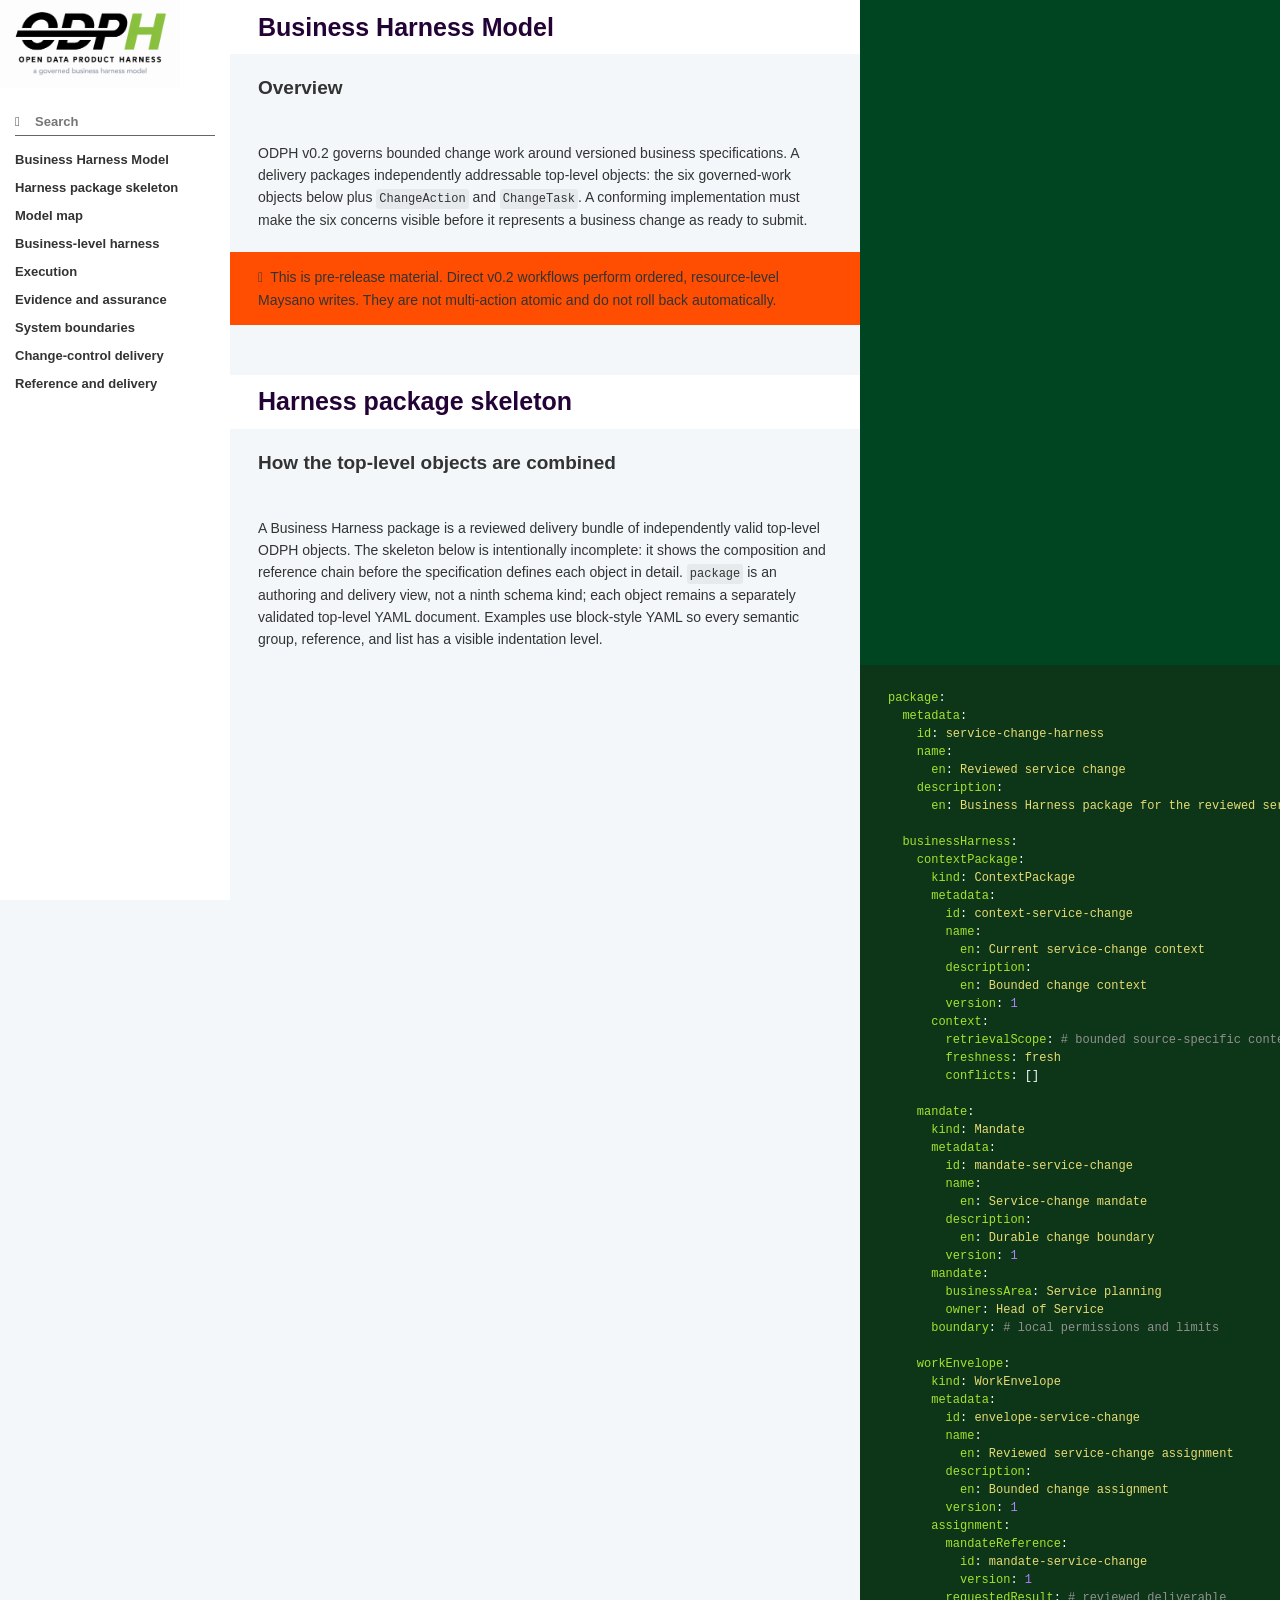
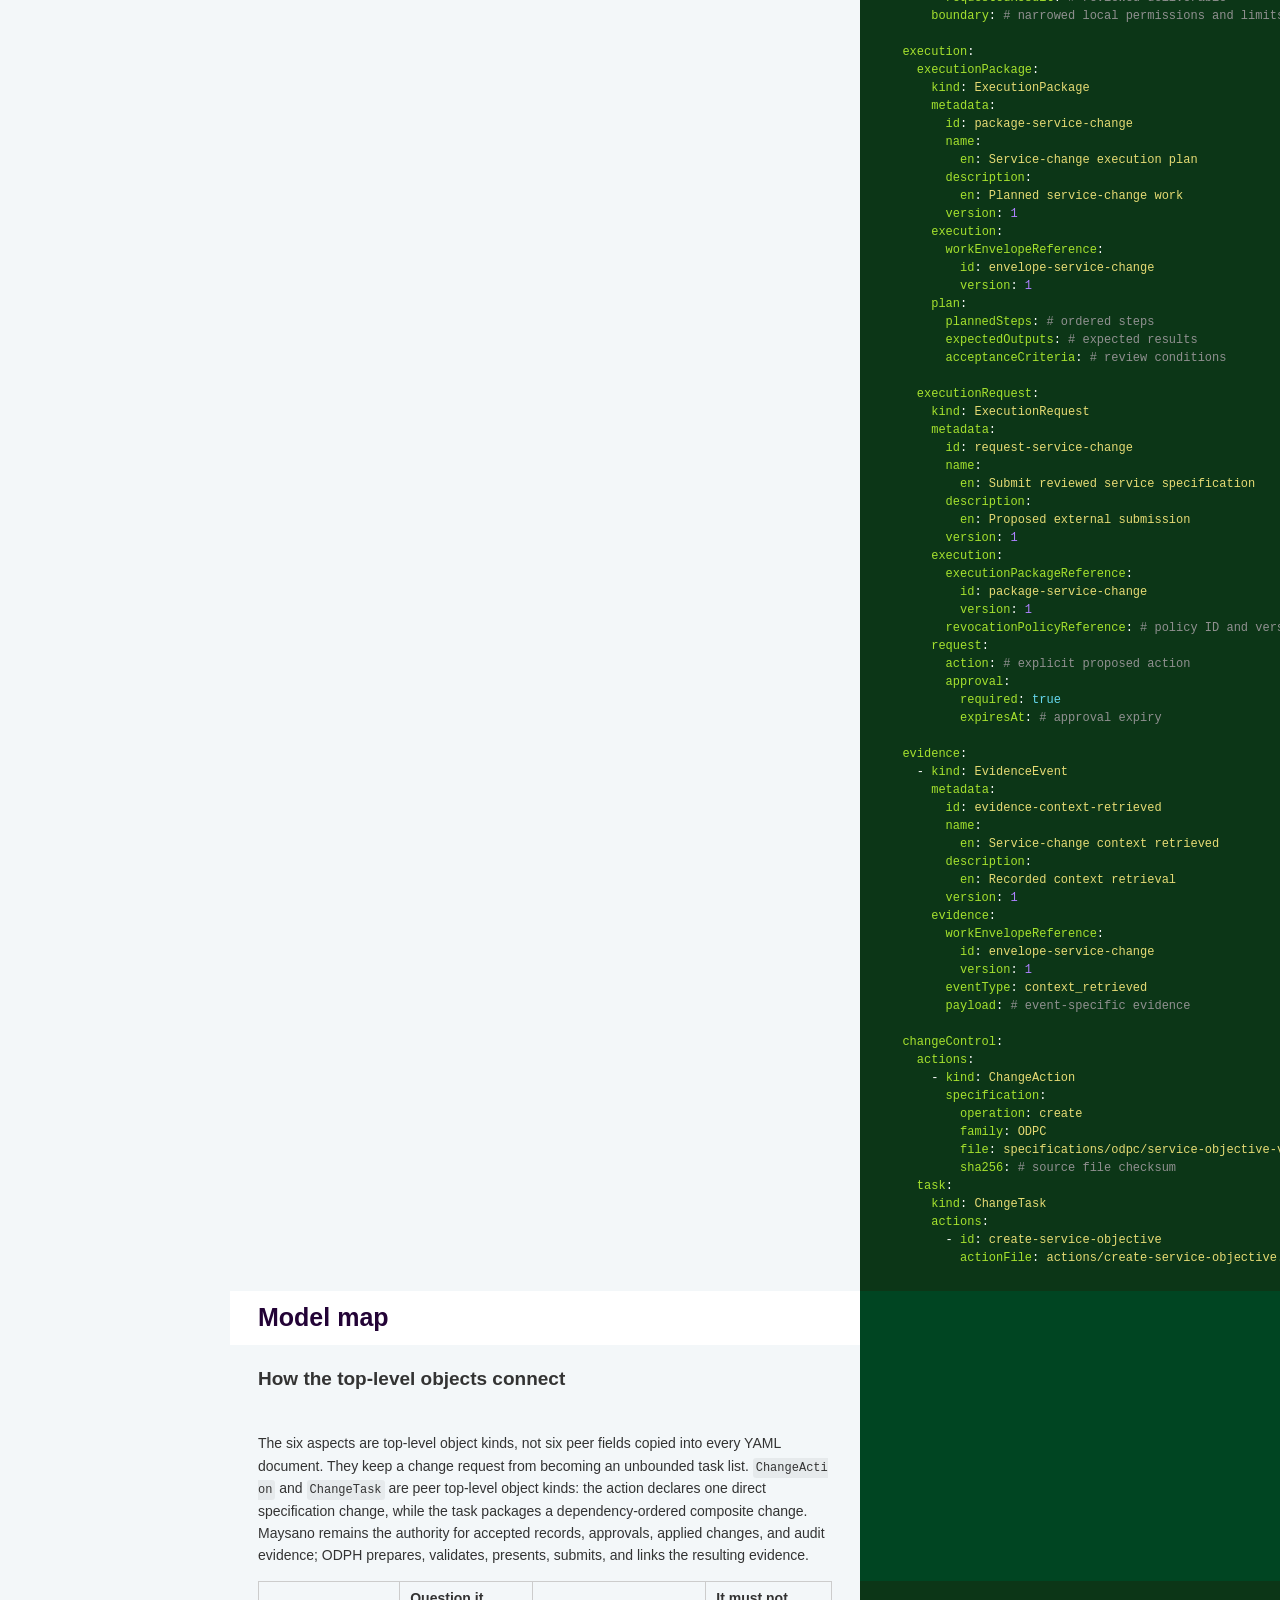
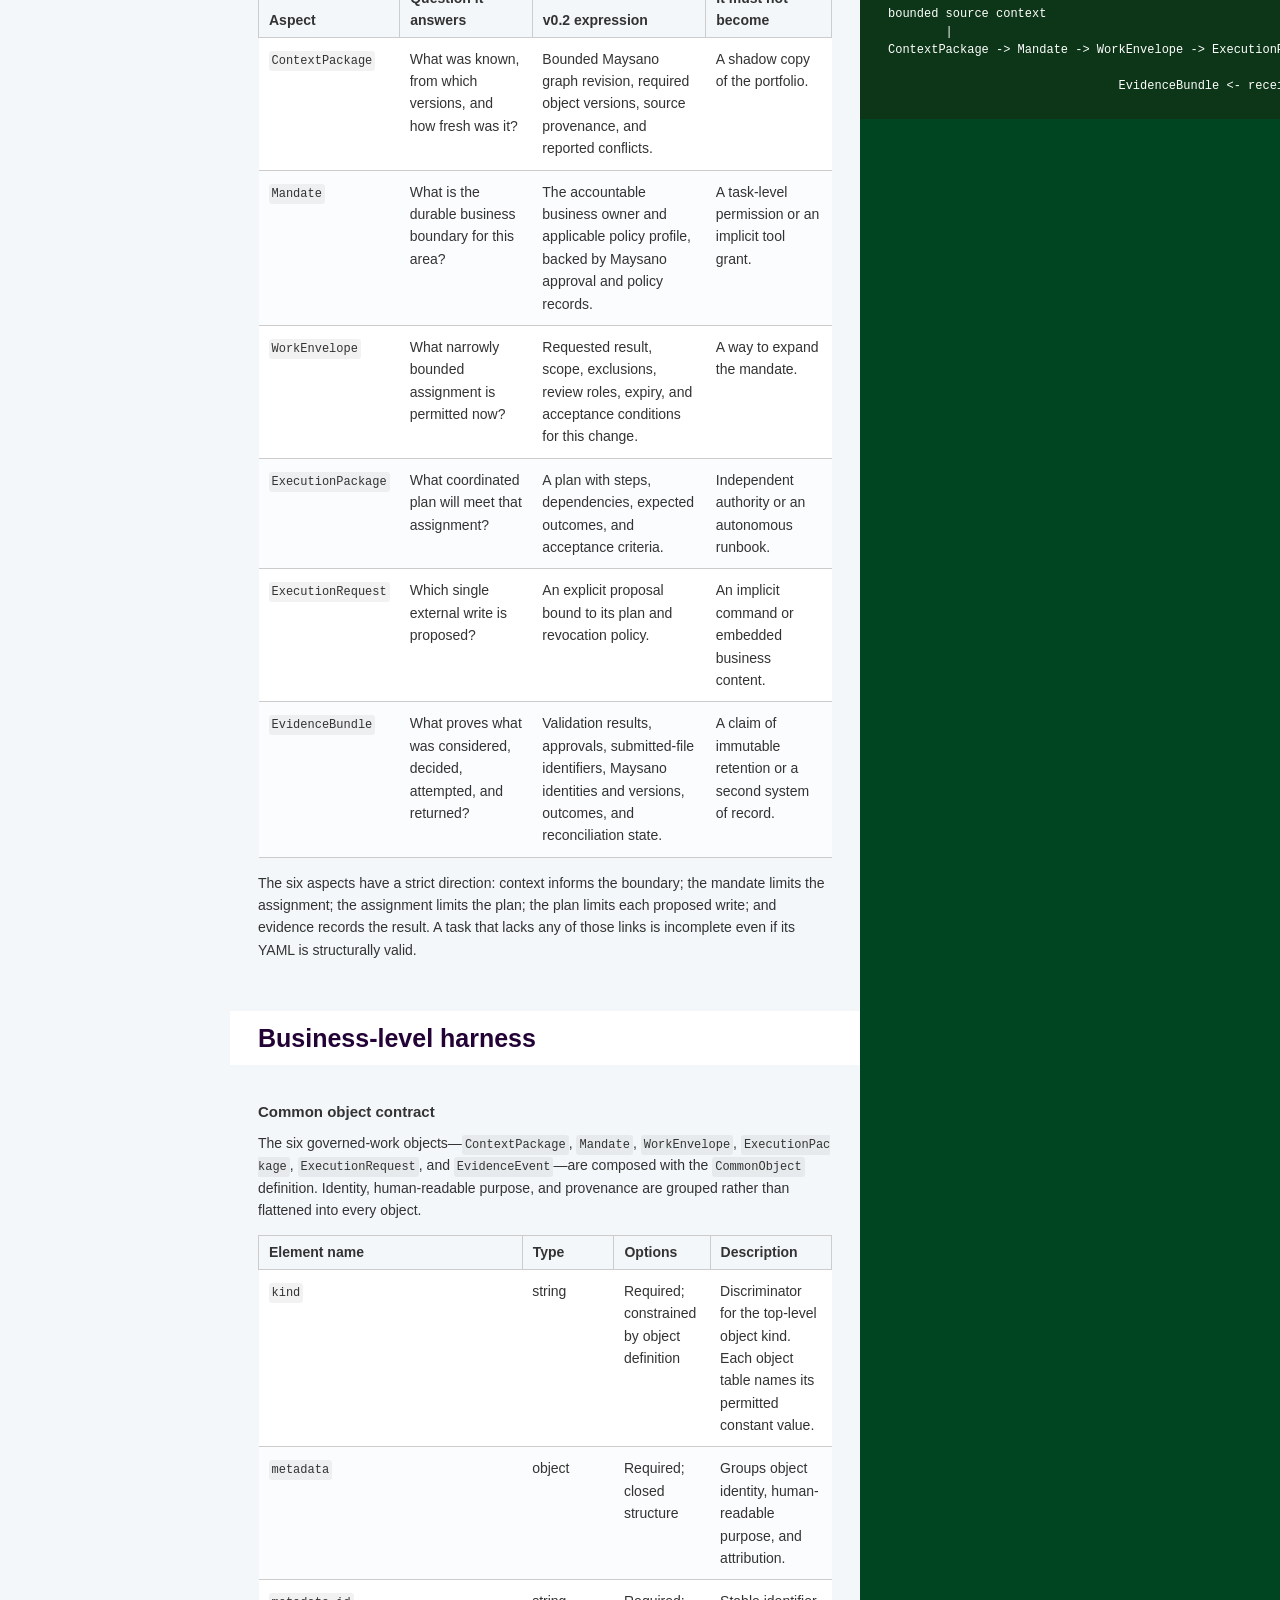
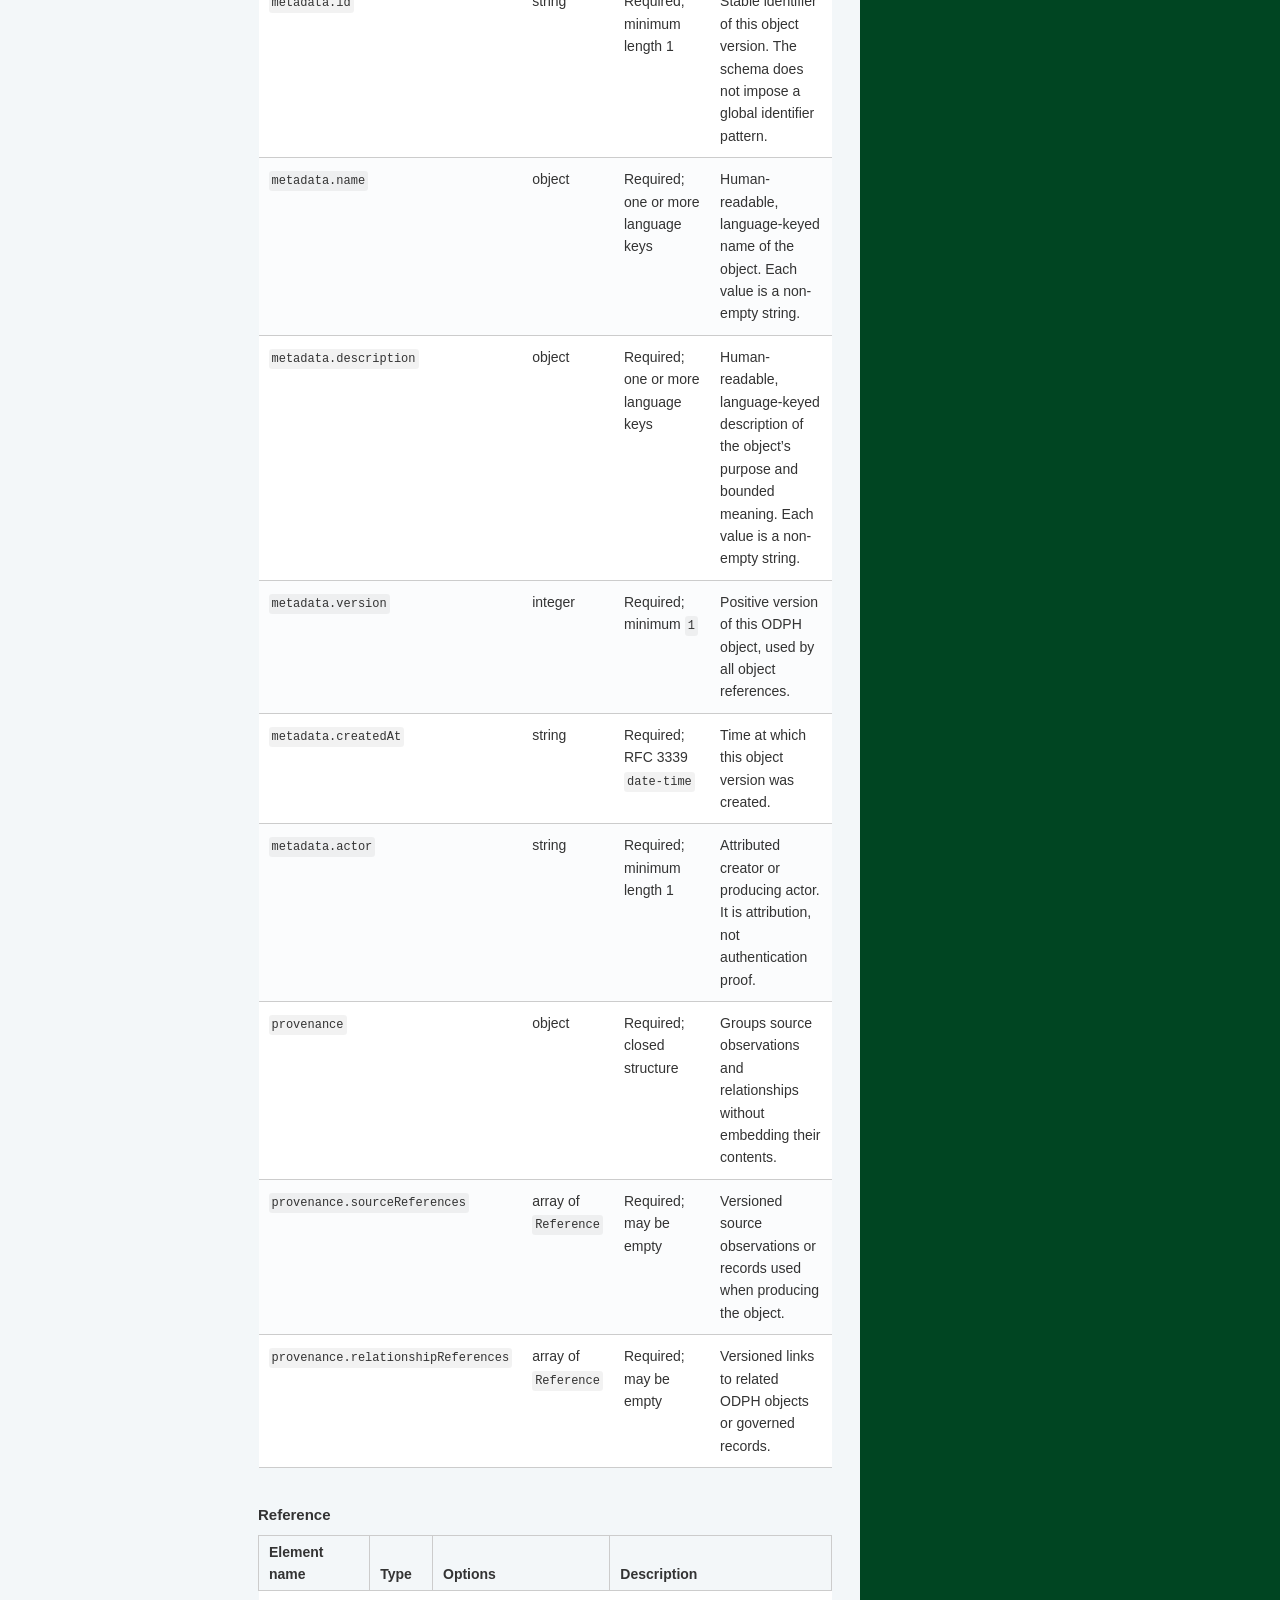
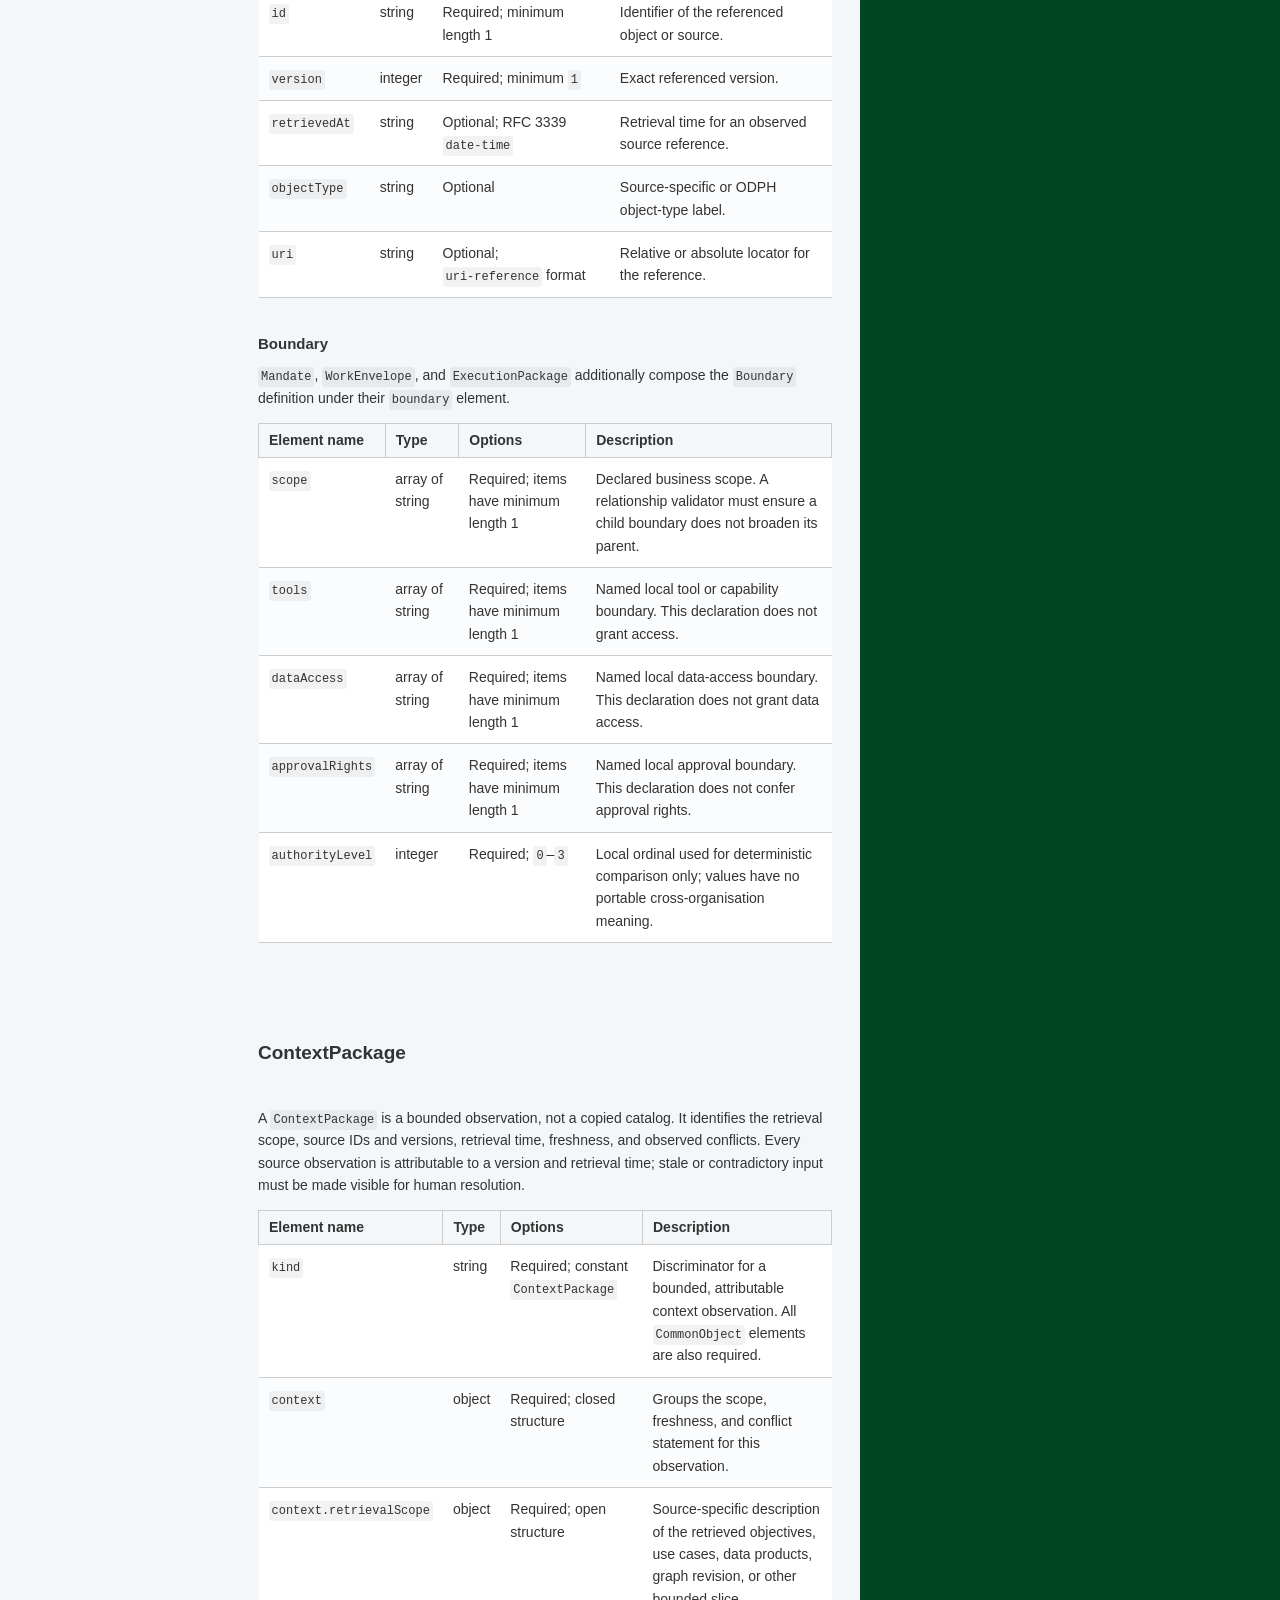
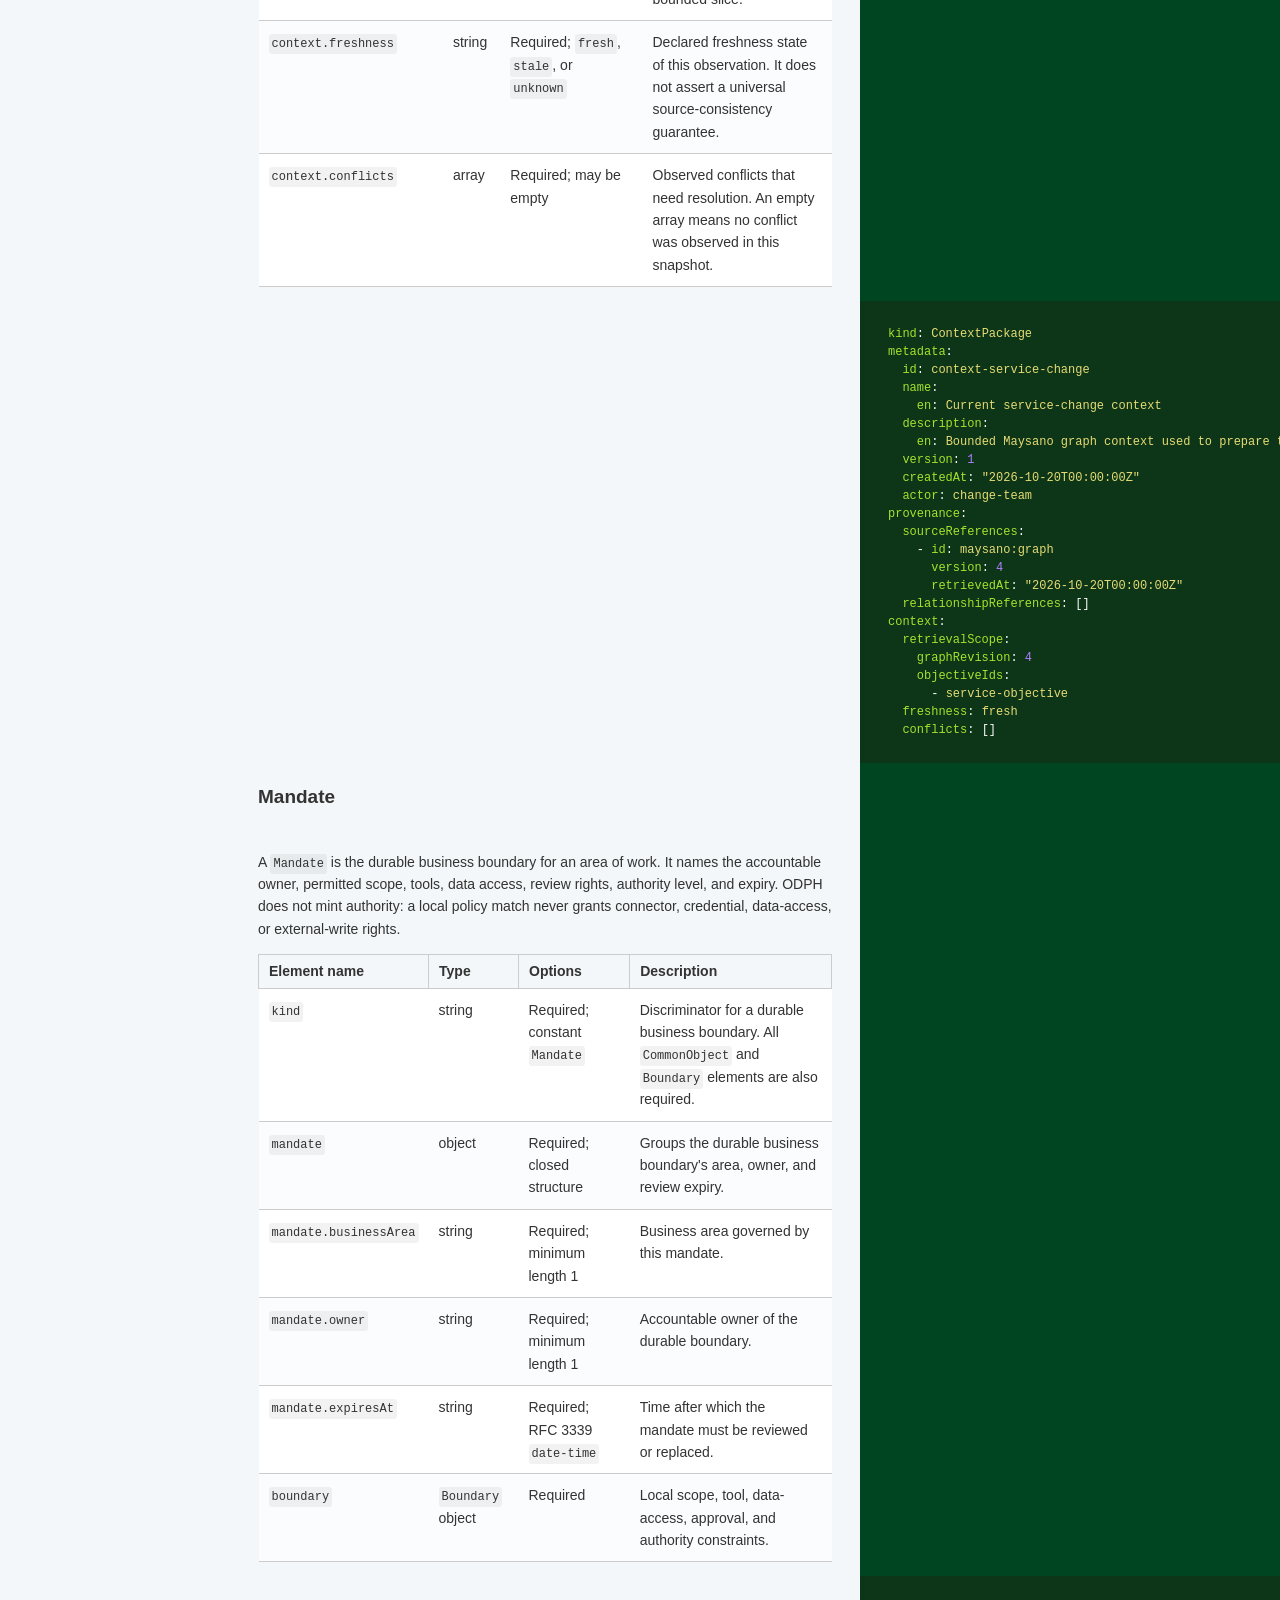
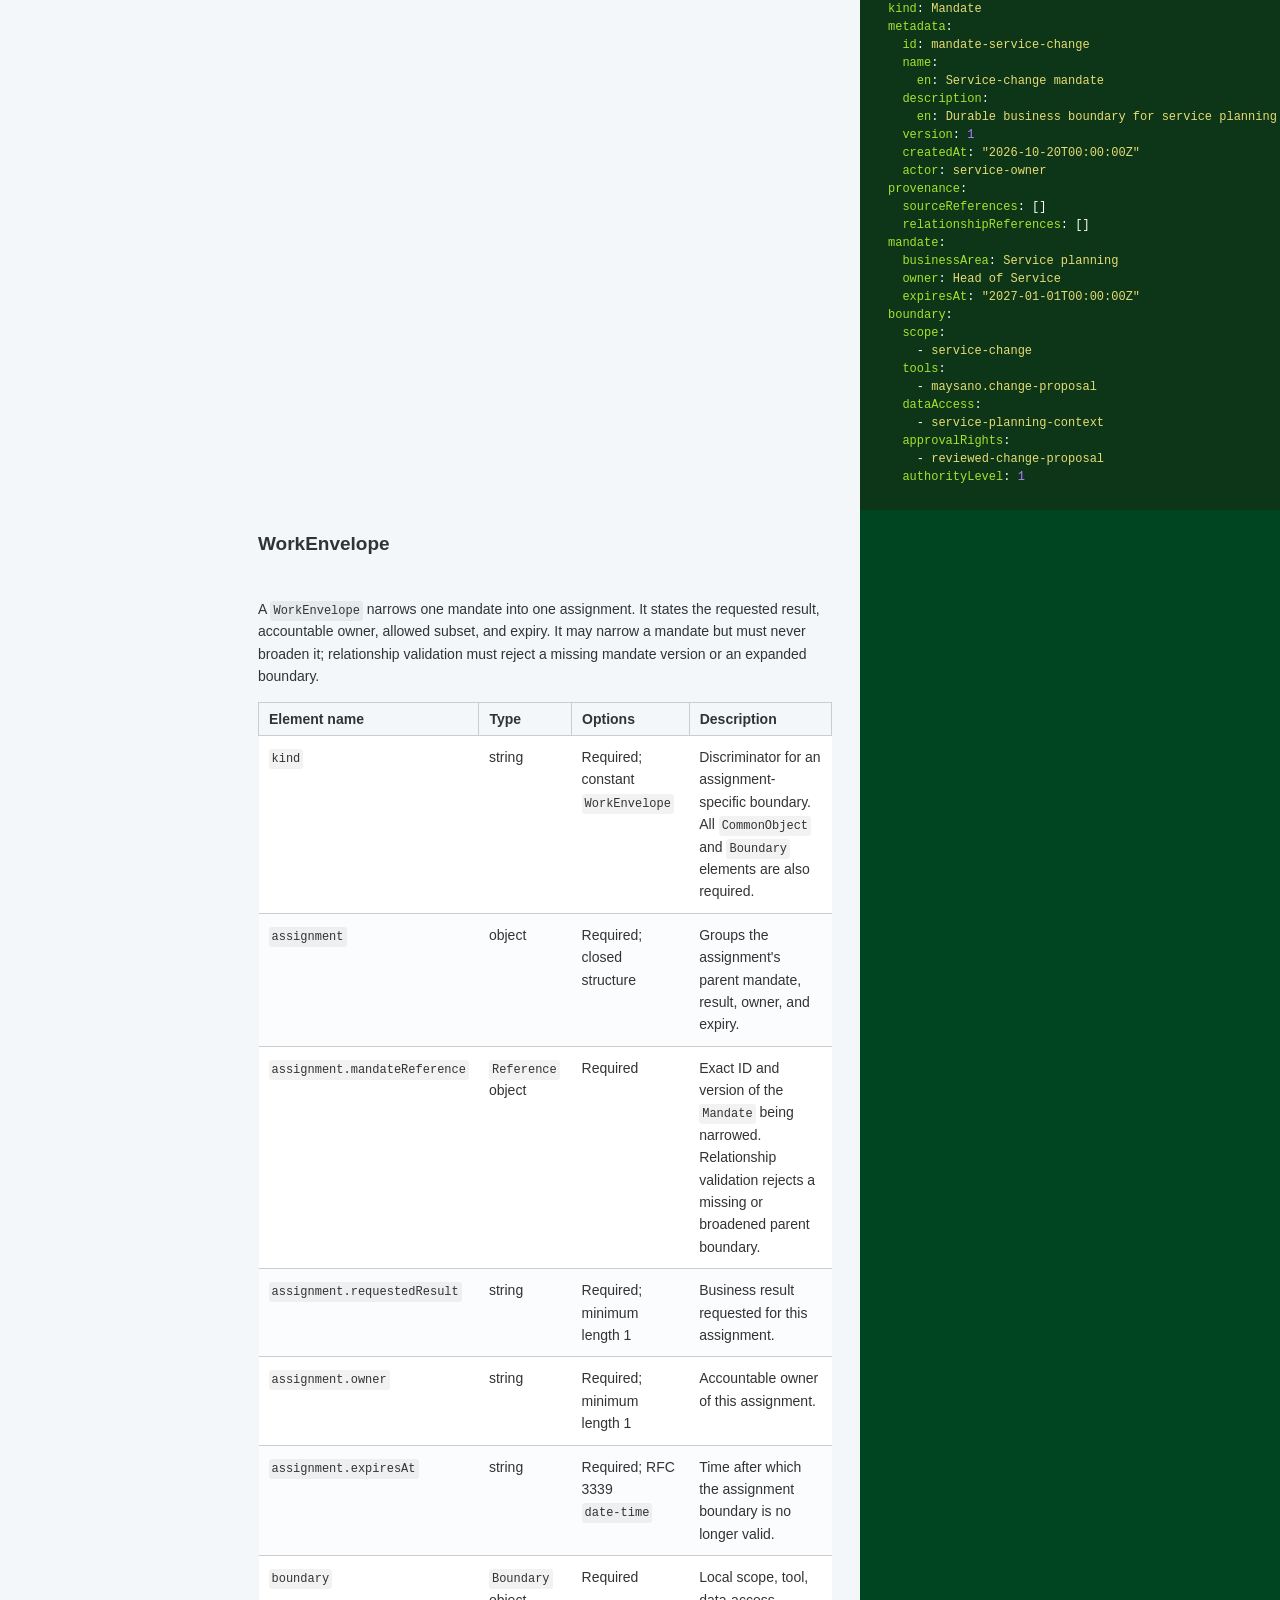
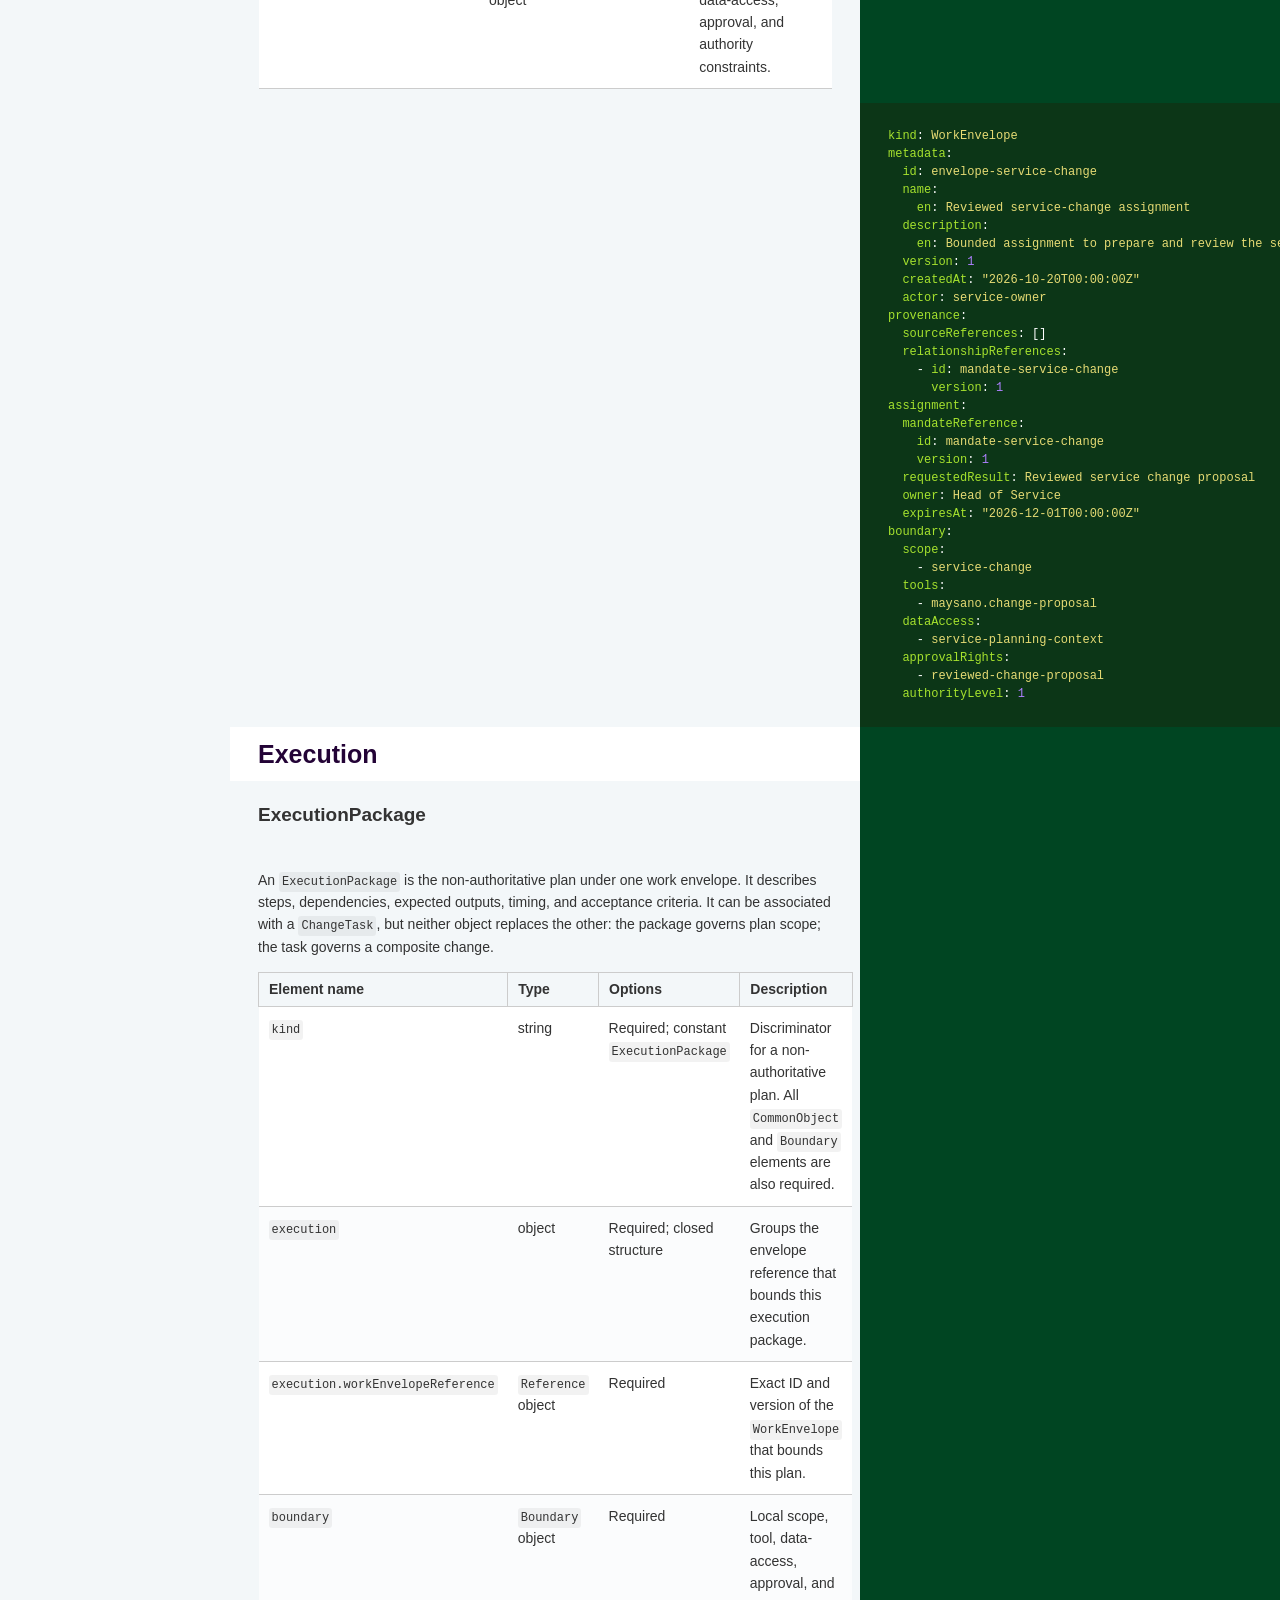
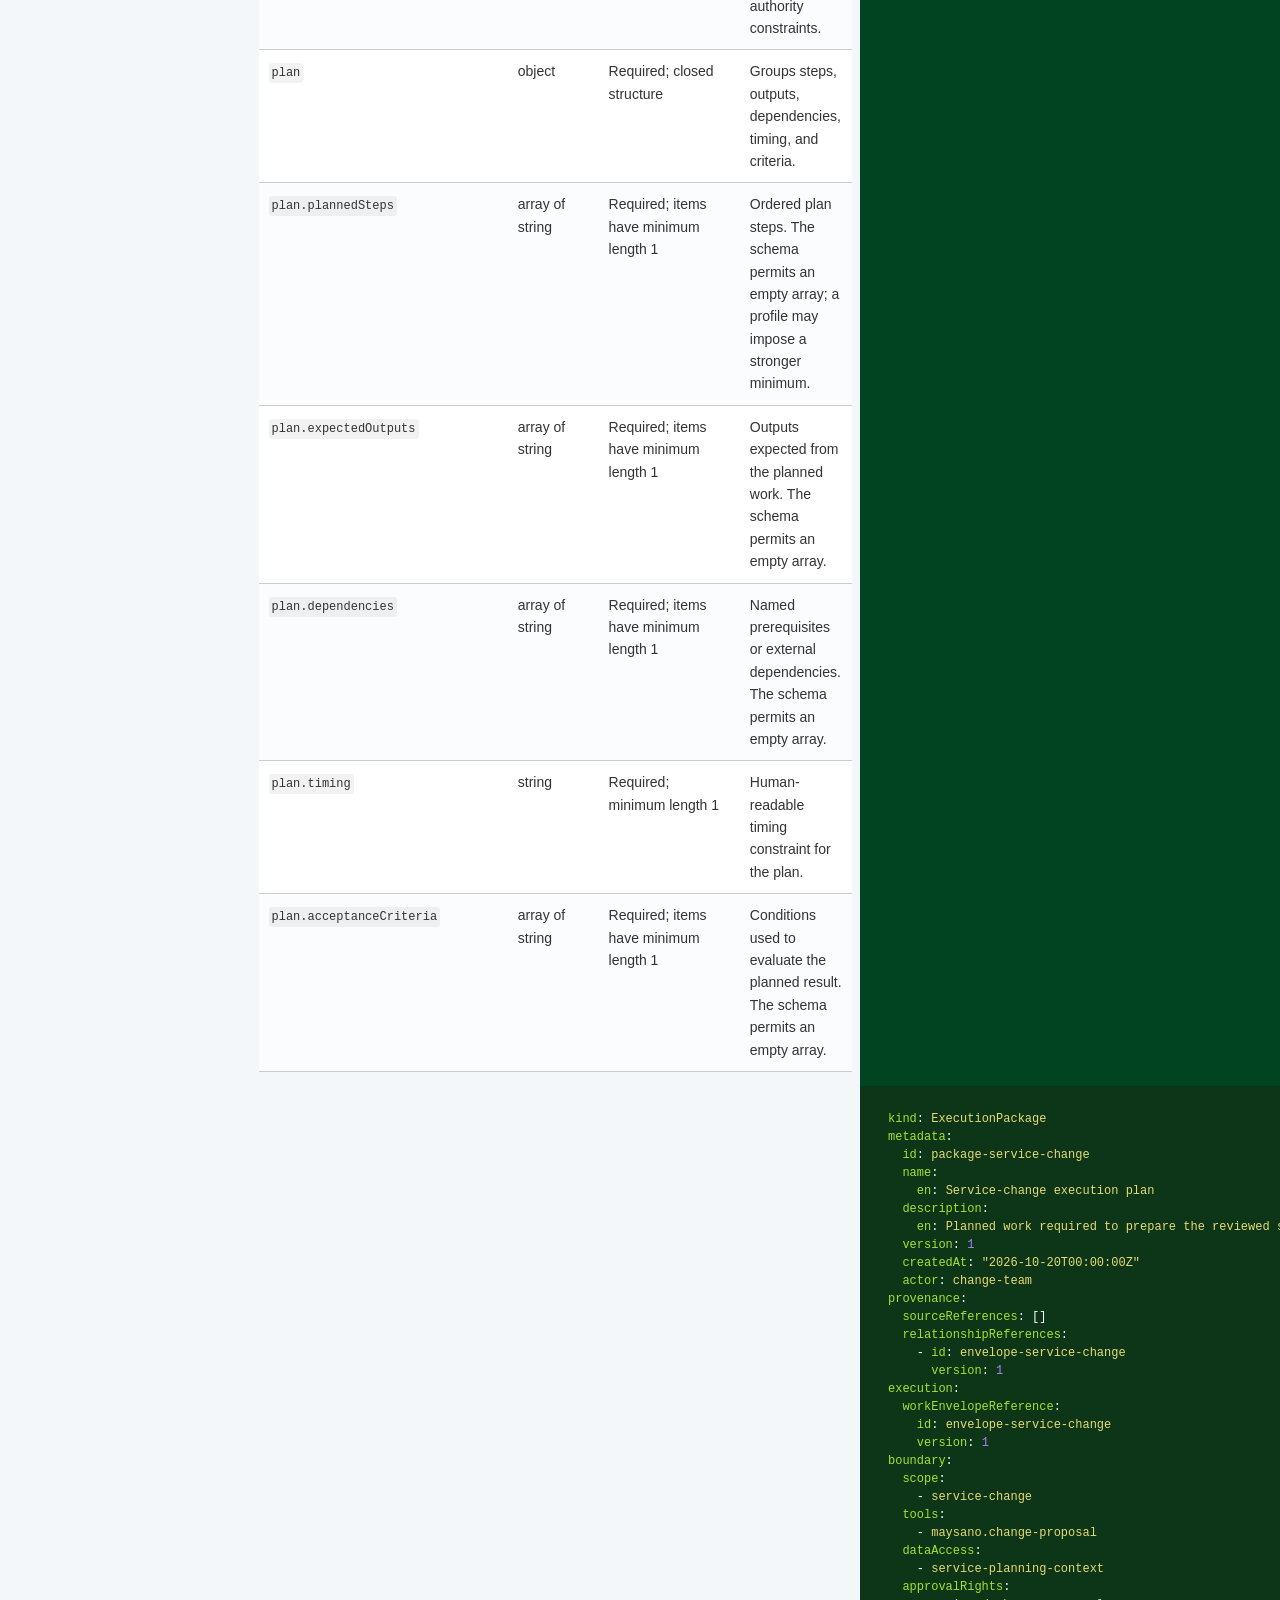
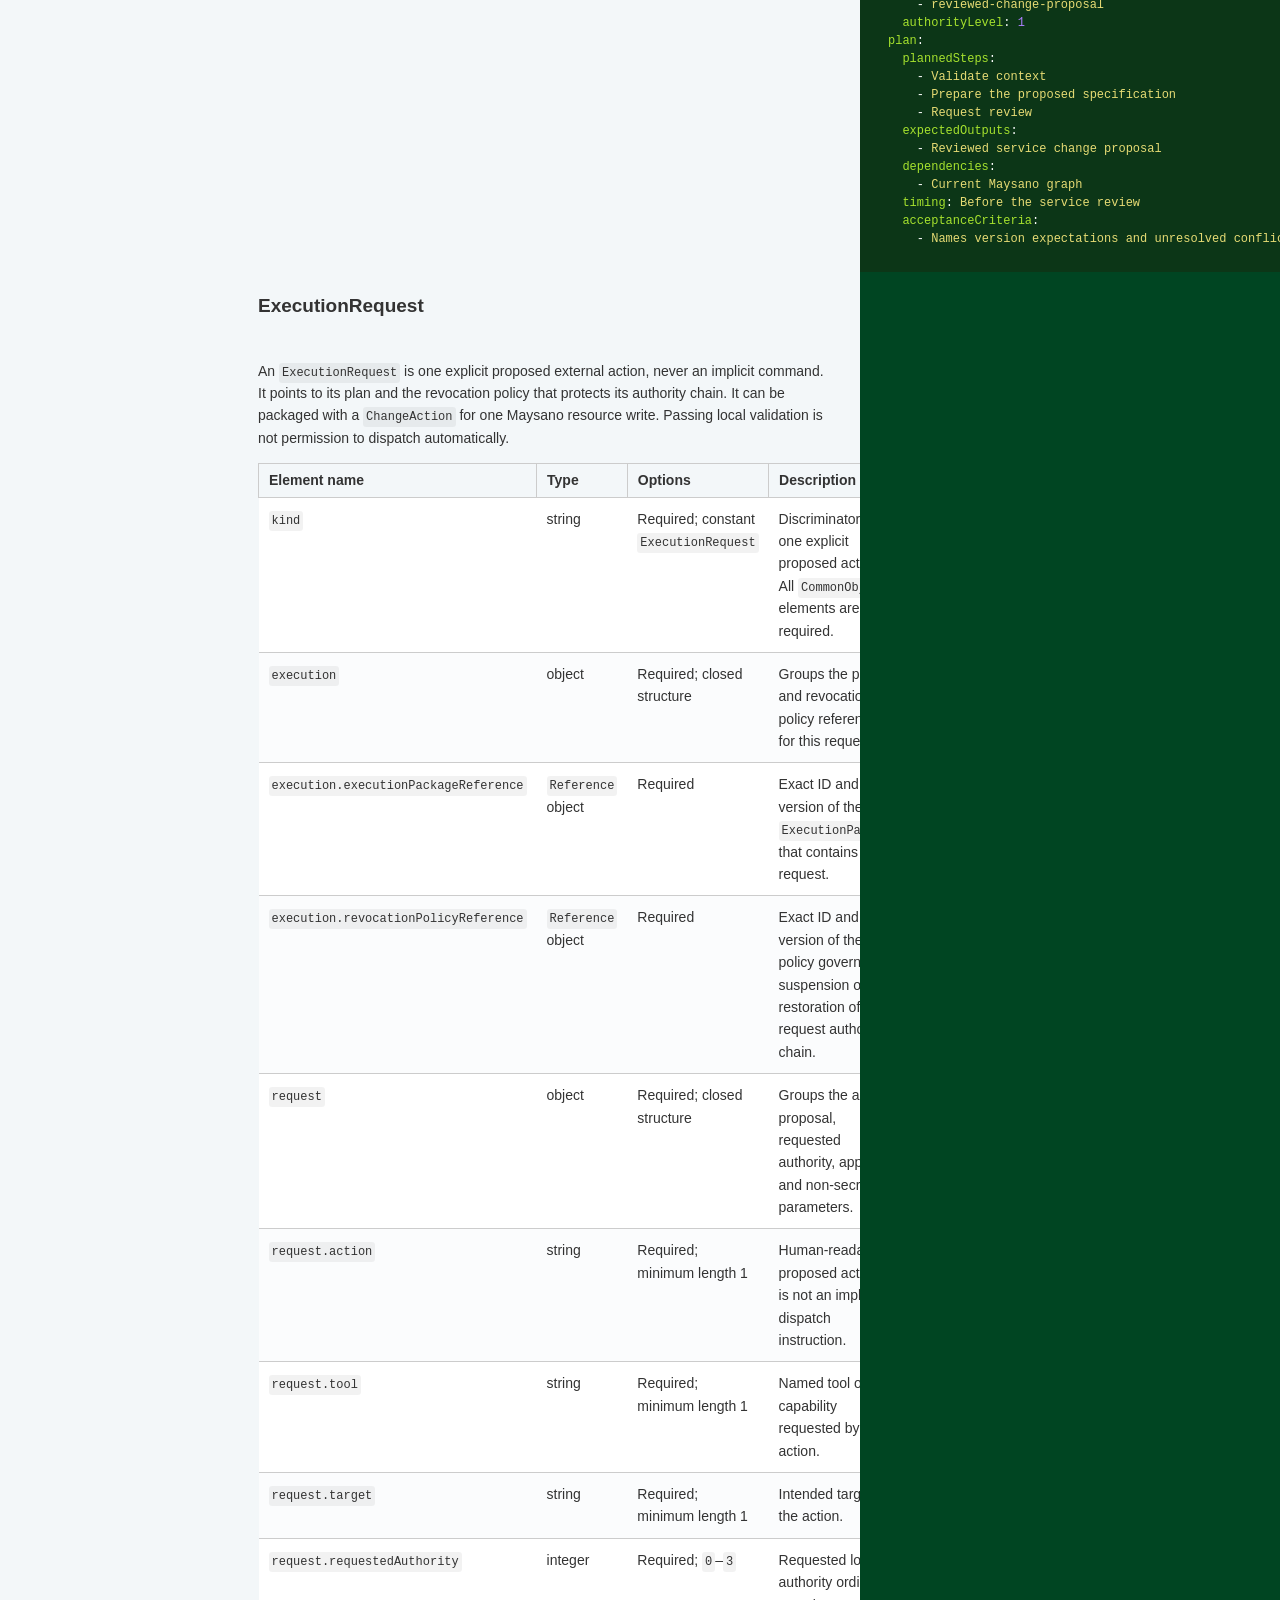
==== commit 11561605: "deploy: d1e75811e16ea1133a2e5024cd665399611e3f06" ====
--- a/index.html
+++ b/index.html
@@ -578,14 +578,16 @@
                                                                |
                                 EvidenceBundle &lt;- receipts, outcomes, reconciliation
 </code></pre></div>
-<table><thead>
+<table>
+<thead>
 <tr>
 <th>Aspect</th>
 <th>Question it answers</th>
 <th>v0.2 expression</th>
 <th>It must not become</th>
 </tr>
-</thead><tbody>
+</thead>
+<tbody>
 <tr>
 <td><code>ContextPackage</code></td>
 <td>What was known, from which versions, and how fresh was it?</td>
@@ -622,20 +624,23 @@
 <td>Validation results, approvals, submitted-file identifiers, Maysano identities and versions, outcomes, and reconciliation state.</td>
 <td>A claim of immutable retention or a second system of record.</td>
 </tr>
-</tbody></table>
+</tbody>
+</table>
 
 <p>The six aspects have a strict direction: context informs the boundary; the mandate limits the assignment; the assignment limits the plan; the plan limits each proposed write; and evidence records the result. A task that lacks any of those links is incomplete even if its YAML is structurally valid.</p>
 <h1 id='business-level-harness'>Business-level harness</h1><h3 id='common-object-contract'>Common object contract</h3>
 <p>The six governed-work objects—<code>ContextPackage</code>, <code>Mandate</code>, <code>WorkEnvelope</code>, <code>ExecutionPackage</code>, <code>ExecutionRequest</code>, and <code>EvidenceEvent</code>—are composed with the <code>CommonObject</code> definition. Identity, human-readable purpose, and provenance are grouped rather than flattened into every object.</p>
 
-<table><thead>
+<table>
+<thead>
 <tr>
 <th>Element name</th>
 <th>Type</th>
 <th>Options</th>
 <th>Description</th>
 </tr>
-</thead><tbody>
+</thead>
+<tbody>
 <tr>
 <td><code>kind</code></td>
 <td>string</td>
@@ -702,16 +707,19 @@
 <td>Required; may be empty</td>
 <td>Versioned links to related ODPH objects or governed records.</td>
 </tr>
-</tbody></table>
+</tbody>
+</table>
 <h3 id='reference'>Reference</h3>
-<table><thead>
+<table>
+<thead>
 <tr>
 <th>Element name</th>
 <th>Type</th>
 <th>Options</th>
 <th>Description</th>
 </tr>
-</thead><tbody>
+</thead>
+<tbody>
 <tr>
 <td><code>id</code></td>
 <td>string</td>
@@ -742,18 +750,21 @@
 <td>Optional; <code>uri-reference</code> format</td>
 <td>Relative or absolute locator for the reference.</td>
 </tr>
-</tbody></table>
+</tbody>
+</table>
 <h3 id='boundary'>Boundary</h3>
 <p><code>Mandate</code>, <code>WorkEnvelope</code>, and <code>ExecutionPackage</code> additionally compose the <code>Boundary</code> definition under their <code>boundary</code> element.</p>
 
-<table><thead>
+<table>
+<thead>
 <tr>
 <th>Element name</th>
 <th>Type</th>
 <th>Options</th>
 <th>Description</th>
 </tr>
-</thead><tbody>
+</thead>
+<tbody>
 <tr>
 <td><code>scope</code></td>
 <td>array of string</td>
@@ -784,18 +795,21 @@
 <td>Required; <code>0</code>–<code>3</code></td>
 <td>Local ordinal used for deterministic comparison only; values have no portable cross-organisation meaning.</td>
 </tr>
-</tbody></table>
+</tbody>
+</table>
 <h2 id='contextpackage'>ContextPackage</h2>
 <p>A <code>ContextPackage</code> is a bounded observation, not a copied catalog. It identifies the retrieval scope, source IDs and versions, retrieval time, freshness, and observed conflicts. Every source observation is attributable to a version and retrieval time; stale or contradictory input must be made visible for human resolution.</p>
 
-<table><thead>
+<table>
+<thead>
 <tr>
 <th>Element name</th>
 <th>Type</th>
 <th>Options</th>
 <th>Description</th>
 </tr>
-</thead><tbody>
+</thead>
+<tbody>
 <tr>
 <td><code>kind</code></td>
 <td>string</td>
@@ -826,7 +840,8 @@
 <td>Required; may be empty</td>
 <td>Observed conflicts that need resolution. An empty array means no conflict was observed in this snapshot.</td>
 </tr>
-</tbody></table>
+</tbody>
+</table>
 <div class="highlight"><pre class="highlight yaml tab-yaml"><code><span class="na">kind</span><span class="pi">:</span> <span class="s">ContextPackage</span>
 <span class="na">metadata</span><span class="pi">:</span>
   <span class="na">id</span><span class="pi">:</span> <span class="s">context-service-change</span>
@@ -853,14 +868,16 @@
 </code></pre></div><h2 id='mandate'>Mandate</h2>
 <p>A <code>Mandate</code> is the durable business boundary for an area of work. It names the accountable owner, permitted scope, tools, data access, review rights, authority level, and expiry. ODPH does not mint authority: a local policy match never grants connector, credential, data-access, or external-write rights.</p>
 
-<table><thead>
+<table>
+<thead>
 <tr>
 <th>Element name</th>
 <th>Type</th>
 <th>Options</th>
 <th>Description</th>
 </tr>
-</thead><tbody>
+</thead>
+<tbody>
 <tr>
 <td><code>kind</code></td>
 <td>string</td>
@@ -871,7 +888,7 @@
 <td><code>mandate</code></td>
 <td>object</td>
 <td>Required; closed structure</td>
-<td>Groups the durable business boundary&#39;s area, owner, and review expiry.</td>
+<td>Groups the durable business boundary's area, owner, and review expiry.</td>
 </tr>
 <tr>
 <td><code>mandate.businessArea</code></td>
@@ -897,7 +914,8 @@
 <td>Required</td>
 <td>Local scope, tool, data-access, approval, and authority constraints.</td>
 </tr>
-</tbody></table>
+</tbody>
+</table>
 <div class="highlight"><pre class="highlight yaml tab-yaml"><code><span class="na">kind</span><span class="pi">:</span> <span class="s">Mandate</span>
 <span class="na">metadata</span><span class="pi">:</span>
   <span class="na">id</span><span class="pi">:</span> <span class="s">mandate-service-change</span>
@@ -928,14 +946,16 @@
 </code></pre></div><h2 id='workenvelope'>WorkEnvelope</h2>
 <p>A <code>WorkEnvelope</code> narrows one mandate into one assignment. It states the requested result, accountable owner, allowed subset, and expiry. It may narrow a mandate but must never broaden it; relationship validation must reject a missing mandate version or an expanded boundary.</p>
 
-<table><thead>
+<table>
+<thead>
 <tr>
 <th>Element name</th>
 <th>Type</th>
 <th>Options</th>
 <th>Description</th>
 </tr>
-</thead><tbody>
+</thead>
+<tbody>
 <tr>
 <td><code>kind</code></td>
 <td>string</td>
@@ -946,7 +966,7 @@
 <td><code>assignment</code></td>
 <td>object</td>
 <td>Required; closed structure</td>
-<td>Groups the assignment&#39;s parent mandate, result, owner, and expiry.</td>
+<td>Groups the assignment's parent mandate, result, owner, and expiry.</td>
 </tr>
 <tr>
 <td><code>assignment.mandateReference</code></td>
@@ -978,7 +998,8 @@
 <td>Required</td>
 <td>Local scope, tool, data-access, approval, and authority constraints.</td>
 </tr>
-</tbody></table>
+</tbody>
+</table>
 <div class="highlight"><pre class="highlight yaml tab-yaml"><code><span class="na">kind</span><span class="pi">:</span> <span class="s">WorkEnvelope</span>
 <span class="na">metadata</span><span class="pi">:</span>
   <span class="na">id</span><span class="pi">:</span> <span class="s">envelope-service-change</span>
@@ -1014,18 +1035,78 @@
 </code></pre></div><h1 id='execution'>Execution</h1><h2 id='executionpackage'>ExecutionPackage</h2>
 <p>An <code>ExecutionPackage</code> is the non-authoritative plan under one work envelope. It describes steps, dependencies, expected outputs, timing, and acceptance criteria. It can be associated with a <code>ChangeTask</code>, but neither object replaces the other: the package governs plan scope; the task governs a composite change.</p>
 
-<p>| Element name | Type | Options | Description |
-| --- | --- | --- |
-| <code>kind</code> | string | Required; constant <code>ExecutionPackage</code> | Discriminator for a non-authoritative plan. All <code>CommonObject</code> and <code>Boundary</code> elements are also required. |
-| <code>execution</code> | object | Required; closed structure | Groups the envelope reference that bounds this execution package. |
-| <code>execution.workEnvelopeReference</code> | <code>Reference</code> object | Required | Exact ID and version of the <code>WorkEnvelope</code> that bounds this plan. |
-| <code>boundary</code> | <code>Boundary</code> object | Required | Local scope, tool, data-access, approval, and authority constraints. |
-| <code>plan</code> | object | Required; closed structure | Groups steps, outputs, dependencies, timing, and criteria. |
-| <code>plan.plannedSteps</code> | array of string | Required; items have minimum length 1 | Ordered plan steps. The schema permits an empty array; a profile may impose a stronger minimum. |
-| <code>plan.expectedOutputs</code> | array of string | Required; items have minimum length 1 | Outputs expected from the planned work. The schema permits an empty array. |
-| <code>plan.dependencies</code> | array of string | Required; items have minimum length 1 | Named prerequisites or external dependencies. The schema permits an empty array. |
-| <code>plan.timing</code> | string | Required; minimum length 1 | Human-readable timing constraint for the plan. |
-| <code>plan.acceptanceCriteria</code> | array of string | Required; items have minimum length 1 | Conditions used to evaluate the planned result. The schema permits an empty array. |</p>
+<table>
+<thead>
+<tr>
+<th>Element name</th>
+<th>Type</th>
+<th>Options</th>
+<th>Description</th>
+</tr>
+</thead>
+<tbody>
+<tr>
+<td><code>kind</code></td>
+<td>string</td>
+<td>Required; constant <code>ExecutionPackage</code></td>
+<td>Discriminator for a non-authoritative plan. All <code>CommonObject</code> and <code>Boundary</code> elements are also required.</td>
+</tr>
+<tr>
+<td><code>execution</code></td>
+<td>object</td>
+<td>Required; closed structure</td>
+<td>Groups the envelope reference that bounds this execution package.</td>
+</tr>
+<tr>
+<td><code>execution.workEnvelopeReference</code></td>
+<td><code>Reference</code> object</td>
+<td>Required</td>
+<td>Exact ID and version of the <code>WorkEnvelope</code> that bounds this plan.</td>
+</tr>
+<tr>
+<td><code>boundary</code></td>
+<td><code>Boundary</code> object</td>
+<td>Required</td>
+<td>Local scope, tool, data-access, approval, and authority constraints.</td>
+</tr>
+<tr>
+<td><code>plan</code></td>
+<td>object</td>
+<td>Required; closed structure</td>
+<td>Groups steps, outputs, dependencies, timing, and criteria.</td>
+</tr>
+<tr>
+<td><code>plan.plannedSteps</code></td>
+<td>array of string</td>
+<td>Required; items have minimum length 1</td>
+<td>Ordered plan steps. The schema permits an empty array; a profile may impose a stronger minimum.</td>
+</tr>
+<tr>
+<td><code>plan.expectedOutputs</code></td>
+<td>array of string</td>
+<td>Required; items have minimum length 1</td>
+<td>Outputs expected from the planned work. The schema permits an empty array.</td>
+</tr>
+<tr>
+<td><code>plan.dependencies</code></td>
+<td>array of string</td>
+<td>Required; items have minimum length 1</td>
+<td>Named prerequisites or external dependencies. The schema permits an empty array.</td>
+</tr>
+<tr>
+<td><code>plan.timing</code></td>
+<td>string</td>
+<td>Required; minimum length 1</td>
+<td>Human-readable timing constraint for the plan.</td>
+</tr>
+<tr>
+<td><code>plan.acceptanceCriteria</code></td>
+<td>array of string</td>
+<td>Required; items have minimum length 1</td>
+<td>Conditions used to evaluate the planned result. The schema permits an empty array.</td>
+</tr>
+</tbody>
+</table>
 <div class="highlight"><pre class="highlight yaml tab-yaml"><code><span class="na">kind</span><span class="pi">:</span> <span class="s">ExecutionPackage</span>
 <span class="na">metadata</span><span class="pi">:</span>
   <span class="na">id</span><span class="pi">:</span> <span class="s">package-service-change</span>
@@ -1070,21 +1151,96 @@
 </code></pre></div><h2 id='executionrequest'>ExecutionRequest</h2>
 <p>An <code>ExecutionRequest</code> is one explicit proposed external action, never an implicit command. It points to its plan and the revocation policy that protects its authority chain. It can be packaged with a <code>ChangeAction</code> for one Maysano resource write. Passing local validation is not permission to dispatch automatically.</p>
 
-<p>| Element name | Type | Options | Description |
-| --- | --- | --- |
-| <code>kind</code> | string | Required; constant <code>ExecutionRequest</code> | Discriminator for one explicit proposed action. All <code>CommonObject</code> elements are also required. |
-| <code>execution</code> | object | Required; closed structure | Groups the plan and revocation-policy references for this request. |
-| <code>execution.executionPackageReference</code> | <code>Reference</code> object | Required | Exact ID and version of the <code>ExecutionPackage</code> that contains the request. |
-| <code>execution.revocationPolicyReference</code> | <code>Reference</code> object | Required | Exact ID and version of the policy governing suspension or restoration of this request authority chain. |
-| <code>request</code> | object | Required; closed structure | Groups the action proposal, requested authority, approval, and non-secret parameters. |
-| <code>request.action</code> | string | Required; minimum length 1 | Human-readable proposed action. It is not an implicit dispatch instruction. |
-| <code>request.tool</code> | string | Required; minimum length 1 | Named tool or capability requested by the action. |
-| <code>request.target</code> | string | Required; minimum length 1 | Intended target of the action. |
-| <code>request.requestedAuthority</code> | integer | Required; <code>0</code>–<code>3</code> | Requested local authority ordinal. It must be compared to the enclosing boundary by relationship validation. |
-| <code>request.approval</code> | object | Required; closed structure | Groups the approval requirement and its expiry. |
-| <code>request.approval.required</code> | boolean | Required | Whether a platform approval decision is required before execution. |
-| <code>request.approval.expiresAt</code> | string or null | Required; RFC 3339 <code>date-time</code> or <code>null</code> | Expiry of the applicable approval when present. |
-| <code>request.redactedParameters</code> | object | Optional; open structure | Non-secret request context. Raw secrets must not be included. |</p>
+<table>
+<thead>
+<tr>
+<th>Element name</th>
+<th>Type</th>
+<th>Options</th>
+<th>Description</th>
+</tr>
+</thead>
+<tbody>
+<tr>
+<td><code>kind</code></td>
+<td>string</td>
+<td>Required; constant <code>ExecutionRequest</code></td>
+<td>Discriminator for one explicit proposed action. All <code>CommonObject</code> elements are also required.</td>
+</tr>
+<tr>
+<td><code>execution</code></td>
+<td>object</td>
+<td>Required; closed structure</td>
+<td>Groups the plan and revocation-policy references for this request.</td>
+</tr>
+<tr>
+<td><code>execution.executionPackageReference</code></td>
+<td><code>Reference</code> object</td>
+<td>Required</td>
+<td>Exact ID and version of the <code>ExecutionPackage</code> that contains the request.</td>
+</tr>
+<tr>
+<td><code>execution.revocationPolicyReference</code></td>
+<td><code>Reference</code> object</td>
+<td>Required</td>
+<td>Exact ID and version of the policy governing suspension or restoration of this request authority chain.</td>
+</tr>
+<tr>
+<td><code>request</code></td>
+<td>object</td>
+<td>Required; closed structure</td>
+<td>Groups the action proposal, requested authority, approval, and non-secret parameters.</td>
+</tr>
+<tr>
+<td><code>request.action</code></td>
+<td>string</td>
+<td>Required; minimum length 1</td>
+<td>Human-readable proposed action. It is not an implicit dispatch instruction.</td>
+</tr>
+<tr>
+<td><code>request.tool</code></td>
+<td>string</td>
+<td>Required; minimum length 1</td>
+<td>Named tool or capability requested by the action.</td>
+</tr>
+<tr>
+<td><code>request.target</code></td>
+<td>string</td>
+<td>Required; minimum length 1</td>
+<td>Intended target of the action.</td>
+</tr>
+<tr>
+<td><code>request.requestedAuthority</code></td>
+<td>integer</td>
+<td>Required; <code>0</code>–<code>3</code></td>
+<td>Requested local authority ordinal. It must be compared to the enclosing boundary by relationship validation.</td>
+</tr>
+<tr>
+<td><code>request.approval</code></td>
+<td>object</td>
+<td>Required; closed structure</td>
+<td>Groups the approval requirement and its expiry.</td>
+</tr>
+<tr>
+<td><code>request.approval.required</code></td>
+<td>boolean</td>
+<td>Required</td>
+<td>Whether a platform approval decision is required before execution.</td>
+</tr>
+<tr>
+<td><code>request.approval.expiresAt</code></td>
+<td>string or null</td>
+<td>Required; RFC 3339 <code>date-time</code> or <code>null</code></td>
+<td>Expiry of the applicable approval when present.</td>
+</tr>
+<tr>
+<td><code>request.redactedParameters</code></td>
+<td>object</td>
+<td>Optional; open structure</td>
+<td>Non-secret request context. Raw secrets must not be included.</td>
+</tr>
+</tbody>
+</table>
 <div class="highlight"><pre class="highlight yaml tab-yaml"><code><span class="na">kind</span><span class="pi">:</span> <span class="s">ExecutionRequest</span>
 <span class="na">metadata</span><span class="pi">:</span>
   <span class="na">id</span><span class="pi">:</span> <span class="s">request-service-change</span>
@@ -1120,14 +1276,54 @@
 </code></pre></div><h1 id='evidence-and-assurance'>Evidence and assurance</h1><h2 id='evidenceevent'>EvidenceEvent</h2>
 <p>An <code>EvidenceEvent</code> is the durable atomic record; an <code>EvidenceBundle</code> is an exportable grouping of its events. The event links a work envelope to attributable proof of context retrieval, validation, review, submission, returned state, failure, correction, or reconciliation. A local export is not a claim of immutable platform retention.</p>
 
-<p>| Element name | Type | Options | Description |
-| --- | --- | --- |
-| <code>kind</code> | string | Required; constant <code>EvidenceEvent</code> | Discriminator for one durable, attributable event. All <code>CommonObject</code> elements are also required. |
-| <code>evidence</code> | object | Required; closed structure | Groups the time, assignment, type, and payload of this event. |
-| <code>evidence.occurredAt</code> | string | Required; RFC 3339 <code>date-time</code> | Time at which the recorded event occurred. |
-| <code>evidence.workEnvelopeReference</code> | <code>Reference</code> object | Required | Exact ID and version of the <code>WorkEnvelope</code> to which the evidence belongs. |
-| <code>evidence.eventType</code> | string | Required; minimum length 1 | Extensible event label, such as <code>context_retrieved</code> or <code>validation_completed</code>. |
-| <code>evidence.payload</code> | object | Required; open structure | Structured, non-secret event details and authoritative receipt references. |</p>
+<table>
+<thead>
+<tr>
+<th>Element name</th>
+<th>Type</th>
+<th>Options</th>
+<th>Description</th>
+</tr>
+</thead>
+<tbody>
+<tr>
+<td><code>kind</code></td>
+<td>string</td>
+<td>Required; constant <code>EvidenceEvent</code></td>
+<td>Discriminator for one durable, attributable event. All <code>CommonObject</code> elements are also required.</td>
+</tr>
+<tr>
+<td><code>evidence</code></td>
+<td>object</td>
+<td>Required; closed structure</td>
+<td>Groups the time, assignment, type, and payload of this event.</td>
+</tr>
+<tr>
+<td><code>evidence.occurredAt</code></td>
+<td>string</td>
+<td>Required; RFC 3339 <code>date-time</code></td>
+<td>Time at which the recorded event occurred.</td>
+</tr>
+<tr>
+<td><code>evidence.workEnvelopeReference</code></td>
+<td><code>Reference</code> object</td>
+<td>Required</td>
+<td>Exact ID and version of the <code>WorkEnvelope</code> to which the evidence belongs.</td>
+</tr>
+<tr>
+<td><code>evidence.eventType</code></td>
+<td>string</td>
+<td>Required; minimum length 1</td>
+<td>Extensible event label, such as <code>context_retrieved</code> or <code>validation_completed</code>.</td>
+</tr>
+<tr>
+<td><code>evidence.payload</code></td>
+<td>object</td>
+<td>Required; open structure</td>
+<td>Structured, non-secret event details and authoritative receipt references.</td>
+</tr>
+</tbody>
+</table>
 <div class="highlight"><pre class="highlight yaml tab-yaml"><code><span class="na">kind</span><span class="pi">:</span> <span class="s">EvidenceEvent</span>
 <span class="na">metadata</span><span class="pi">:</span>
   <span class="na">id</span><span class="pi">:</span> <span class="s">evidence-context-retrieved</span>
@@ -1159,12 +1355,14 @@
 </code></pre></div><h1 id='system-boundaries'>System boundaries</h1><h2 id='architecture-and-responsibilities'>Architecture and responsibilities</h2>
 <p>Maysano is the authoritative record for accepted specification versions, object identities, graph state, approvals, applied changes, and audit evidence. ODPH retrieves bounded Maysano context; creates and validates specification files; presents a proposed change to the business owner; submits agreed files to Maysano; and records evidence. ODPH is not a second record store.</p>
 
-<table><thead>
+<table>
+<thead>
 <tr>
 <th>Concern</th>
 <th>Authoritative location</th>
 </tr>
-</thead><tbody>
+</thead>
+<tbody>
 <tr>
 <td>Data-product definition</td>
 <td>ODPS YAML and the ODPS schema</td>
@@ -1185,7 +1383,8 @@
 <td>Generated file validation, proposal presentation, submission evidence</td>
 <td>ODPH</td>
 </tr>
-</tbody></table>
+</tbody>
+</table>
 
 <p>ODPH v0.2 serializes all eight top-level object kinds. A delivery must connect the objects instead of pretending that a task or action is self-sufficient. Object identity, business fields, domain semantics, and lifecycle state belong in the referenced ODPC, ODPS, or ODPG file.</p>
 
@@ -1195,17 +1394,72 @@
 
 <p><code>operation</code> is only <code>create</code> or <code>update</code>. An <code>update</code> requires <code>expectedVersion</code>. A connection change is an ODPG file update. A deprecation is a new ODPC or ODPS file version with its lifecycle state changed. A business-object update is a new ODPC or ODPS file version. <code>link</code>, <code>unlink</code>, and <code>deprecate</code> are not ChangeAction operations.</p>
 
-<p>| Element name | Type | Options | Description |
-| --- | --- | --- |
-| <code>schema</code> | string | Required; canonical YAML or JSON schema URL | Identifies the v0.2 change-control schema used to validate this document. |
-| <code>version</code> | string | Required; constant <code>0.2-draft</code> | Version of the ChangeAction contract. |
-| <code>kind</code> | string | Required; constant <code>ChangeAction</code> | Discriminator for a single direct Maysano resource operation. |
-| <code>metadata</code> | object | Required; closed structure | Contains <code>id</code>, <code>title</code>, <code>requestedBy</code>, and <code>createdAt</code>; optional <code>parentTestCase</code> and <code>parentChangeTask</code> use the identifier pattern <code>^[a-z0-9][a-z0-9-]*$</code>. |
-| <code>graphContext</code> | object | Required; closed structure | Contains <code>source: maysano</code>, <code>baseGraphRevision</code>, and optional versioned <code>requiredObjects</code>. |
-| <code>intent</code> | object | Required; closed structure | Contains <code>businessOwner</code>, <code>reason</code>, <code>expectedOutcome</code>, and an identifier-form <code>policyProfile</code>. |
-| <code>specification</code> | object | Required; closed structure | Contains <code>operation</code>, <code>family</code>, contained YAML <code>file</code>, 64-character hexadecimal <code>sha256</code>, and <code>expectedVersion</code> when <code>operation</code> is <code>update</code>. |
-| <code>review</code> | object | Required; closed structure | Contains a non-empty, unique <code>requiredRoles</code> array and optional <code>approvalExpiresAt</code>. |
-| <code>acceptanceCriteria</code> | array of string | Required; at least 1 item | Non-empty criteria used to determine whether the requested change is acceptable. |</p>
+<table>
+<thead>
+<tr>
+<th>Element name</th>
+<th>Type</th>
+<th>Options</th>
+<th>Description</th>
+</tr>
+</thead>
+<tbody>
+<tr>
+<td><code>schema</code></td>
+<td>string</td>
+<td>Required; canonical YAML or JSON schema URL</td>
+<td>Identifies the v0.2 change-control schema used to validate this document.</td>
+</tr>
+<tr>
+<td><code>version</code></td>
+<td>string</td>
+<td>Required; constant <code>0.2-draft</code></td>
+<td>Version of the ChangeAction contract.</td>
+</tr>
+<tr>
+<td><code>kind</code></td>
+<td>string</td>
+<td>Required; constant <code>ChangeAction</code></td>
+<td>Discriminator for a single direct Maysano resource operation.</td>
+</tr>
+<tr>
+<td><code>metadata</code></td>
+<td>object</td>
+<td>Required; closed structure</td>
+<td>Contains <code>id</code>, <code>title</code>, <code>requestedBy</code>, and <code>createdAt</code>; optional <code>parentTestCase</code> and <code>parentChangeTask</code> use the identifier pattern <code>^[a-z0-9][a-z0-9-]*$</code>.</td>
+</tr>
+<tr>
+<td><code>graphContext</code></td>
+<td>object</td>
+<td>Required; closed structure</td>
+<td>Contains <code>source: maysano</code>, <code>baseGraphRevision</code>, and optional versioned <code>requiredObjects</code>.</td>
+</tr>
+<tr>
+<td><code>intent</code></td>
+<td>object</td>
+<td>Required; closed structure</td>
+<td>Contains <code>businessOwner</code>, <code>reason</code>, <code>expectedOutcome</code>, and an identifier-form <code>policyProfile</code>.</td>
+</tr>
+<tr>
+<td><code>specification</code></td>
+<td>object</td>
+<td>Required; closed structure</td>
+<td>Contains <code>operation</code>, <code>family</code>, contained YAML <code>file</code>, 64-character hexadecimal <code>sha256</code>, and <code>expectedVersion</code> when <code>operation</code> is <code>update</code>.</td>
+</tr>
+<tr>
+<td><code>review</code></td>
+<td>object</td>
+<td>Required; closed structure</td>
+<td>Contains a non-empty, unique <code>requiredRoles</code> array and optional <code>approvalExpiresAt</code>.</td>
+</tr>
+<tr>
+<td><code>acceptanceCriteria</code></td>
+<td>array of string</td>
+<td>Required; at least 1 item</td>
+<td>Non-empty criteria used to determine whether the requested change is acceptable.</td>
+</tr>
+</tbody>
+</table>
 <div class="highlight"><pre class="highlight yaml tab-yaml"><code><span class="na">schema</span><span class="pi">:</span> <span class="s">https://opendataproducts.org/odph-v0.2/schema/change-control.yaml</span>
 <span class="na">version</span><span class="pi">:</span> <span class="s">0.2-draft</span>
 <span class="na">kind</span><span class="pi">:</span> <span class="s">ChangeAction</span>
@@ -1239,17 +1493,72 @@
 
 <p>It records the bounded Maysano graph revision, action-file references, dependencies, required reviewers, acceptance criteria, execution status, and resulting evidence. Static validation rejects a task with fewer than two actions or unknown fields. Runtime validation rejects missing action files, duplicate action IDs, missing dependencies, and dependency cycles.</p>
 
-<p>| Element name | Type | Options | Description |
-| --- | --- | --- |
-| <code>schema</code> | string | Required; canonical YAML or JSON schema URL | Identifies the v0.2 change-control schema used to validate this document. |
-| <code>version</code> | string | Required; constant <code>0.2-draft</code> | Version of the ChangeTask contract. |
-| <code>kind</code> | string | Required; constant <code>ChangeTask</code> | Discriminator for a composite, dependency-ordered change. |
-| <code>metadata</code> | object | Required; closed structure | Contains <code>id</code>, <code>title</code>, <code>requestedBy</code>, and <code>createdAt</code>; optional parent identifiers use the identifier pattern. |
-| <code>graphContext</code> | object | Required; closed structure | Contains <code>source: maysano</code>, <code>baseGraphRevision</code>, and optional versioned <code>requiredObjects</code>. |
-| <code>intent</code> | object | Required; closed structure | Contains <code>businessOwner</code>, <code>reason</code>, <code>expectedOutcome</code>, and identifier-form <code>policyProfile</code>. |
-| <code>actions</code> | array of <code>ActionReference</code> | Required; at least 2 items | Each item contains action <code>id</code>, contained YAML <code>actionFile</code>, and optional unique <code>dependsOn</code> action IDs. Runtime validation rejects missing references and dependency cycles. |
-| <code>review</code> | object | Required; closed structure | Contains a non-empty, unique <code>requiredRoles</code> array and optional <code>approvalExpiresAt</code>. |
-| <code>acceptanceCriteria</code> | array of string | Required; at least 1 item | Non-empty criteria used to determine whether the complete change is acceptable. |</p>
+<table>
+<thead>
+<tr>
+<th>Element name</th>
+<th>Type</th>
+<th>Options</th>
+<th>Description</th>
+</tr>
+</thead>
+<tbody>
+<tr>
+<td><code>schema</code></td>
+<td>string</td>
+<td>Required; canonical YAML or JSON schema URL</td>
+<td>Identifies the v0.2 change-control schema used to validate this document.</td>
+</tr>
+<tr>
+<td><code>version</code></td>
+<td>string</td>
+<td>Required; constant <code>0.2-draft</code></td>
+<td>Version of the ChangeTask contract.</td>
+</tr>
+<tr>
+<td><code>kind</code></td>
+<td>string</td>
+<td>Required; constant <code>ChangeTask</code></td>
+<td>Discriminator for a composite, dependency-ordered change.</td>
+</tr>
+<tr>
+<td><code>metadata</code></td>
+<td>object</td>
+<td>Required; closed structure</td>
+<td>Contains <code>id</code>, <code>title</code>, <code>requestedBy</code>, and <code>createdAt</code>; optional parent identifiers use the identifier pattern.</td>
+</tr>
+<tr>
+<td><code>graphContext</code></td>
+<td>object</td>
+<td>Required; closed structure</td>
+<td>Contains <code>source: maysano</code>, <code>baseGraphRevision</code>, and optional versioned <code>requiredObjects</code>.</td>
+</tr>
+<tr>
+<td><code>intent</code></td>
+<td>object</td>
+<td>Required; closed structure</td>
+<td>Contains <code>businessOwner</code>, <code>reason</code>, <code>expectedOutcome</code>, and identifier-form <code>policyProfile</code>.</td>
+</tr>
+<tr>
+<td><code>actions</code></td>
+<td>array of <code>ActionReference</code></td>
+<td>Required; at least 2 items</td>
+<td>Each item contains action <code>id</code>, contained YAML <code>actionFile</code>, and optional unique <code>dependsOn</code> action IDs. Runtime validation rejects missing references and dependency cycles.</td>
+</tr>
+<tr>
+<td><code>review</code></td>
+<td>object</td>
+<td>Required; closed structure</td>
+<td>Contains a non-empty, unique <code>requiredRoles</code> array and optional <code>approvalExpiresAt</code>.</td>
+</tr>
+<tr>
+<td><code>acceptanceCriteria</code></td>
+<td>array of string</td>
+<td>Required; at least 1 item</td>
+<td>Non-empty criteria used to determine whether the complete change is acceptable.</td>
+</tr>
+</tbody>
+</table>
 <div class="highlight"><pre class="highlight yaml tab-yaml"><code><span class="na">schema</span><span class="pi">:</span> <span class="s">https://opendataproducts.org/odph-v0.2/schema/change-control.yaml</span>
 <span class="na">version</span><span class="pi">:</span> <span class="s">0.2-draft</span>
 <span class="na">kind</span><span class="pi">:</span> <span class="s">ChangeTask</span>
@@ -1283,13 +1592,15 @@
 <h2 id='specification-artefacts'>Specification artefacts</h2><h3 id='odpc-odps-and-odpg'>ODPC, ODPS, and ODPG</h3>
 <p><code>ChangeAction.specification</code> is a file reference, not a business-object envelope.</p>
 
-<table><thead>
+<table>
+<thead>
 <tr>
 <th>Family</th>
 <th>Carries</th>
 <th>Validated against</th>
 </tr>
-</thead><tbody>
+</thead>
+<tbody>
 <tr>
 <td><code>ODPC</code></td>
 <td>Objective or use-case definitions and their business semantics.</td>
@@ -1305,7 +1616,8 @@
 <td>Nodes and connections between objectives, use cases, and data products.</td>
 <td>ODPG graph schema</td>
 </tr>
-</tbody></table>
+</tbody>
+</table>
 
 <p>ODPG is the declared connection artefact. Connections are not raw relationship JSON. The example graph versions show the progression from an initial objective/use-case connection to a later composite change.</p>
 
@@ -1337,12 +1649,14 @@
 <h2 id='generic-change-chain-example'>Generic change-chain example</h2><h3 id='validated-example-bundle'>Validated example bundle</h3>
 <p>The principal v0.2 examples are linked source files in <a href="examples/change-chain/"><code>examples/change-chain/</code></a>. The actions refer to their specification files from the bundle root so every reference remains contained.</p>
 
-<table><thead>
+<table>
+<thead>
 <tr>
 <th>Test case</th>
 <th>Expected specification artefacts</th>
 </tr>
-</thead><tbody>
+</thead>
+<tbody>
 <tr>
 <td>01</td>
 <td>ODPC objective v1; ODPC use case v1; ODPG graph v1</td>
@@ -1367,7 +1681,8 @@
 <td>06</td>
 <td>ODPC secondary objective v1; ODPC secondary use case v1; ODPS Additional Data Product v1; ODPS Capacity Data Product v1; ODPG graph v5</td>
 </tr>
-</tbody></table>
+</tbody>
+</table>
 
 <p>Test cases 01–05 demonstrate direct actions. Test case 06 also provides the later composite <code>ChangeTask</code>, which references its five separately valid action files and uses dependencies to order the individual resource writes.</p>
 <h1 id='reference-and-delivery'>Reference and delivery</h1><h2 id='schema-reference'>Schema reference</h2><h3 id='common-fields'>Common fields</h3>
@@ -1375,16 +1690,66 @@
 
 <p>Both document kinds require <code>schema</code>, <code>version</code>, <code>kind</code>, <code>metadata</code>, <code>graphContext</code>, <code>intent</code>, <code>review</code>, and <code>acceptanceCriteria</code>.</p>
 
-<p>| Element name | Type | Options | Description |
-| --- | --- | --- |
-| <code>schema</code> | string | Required; canonical YAML or JSON URL | Schema identifier for the change-control document. |
-| <code>version</code> | string | Required; constant <code>0.2-draft</code> | Version of the change-control contract. |
-| <code>kind</code> | string | Required; <code>ChangeAction</code> or <code>ChangeTask</code> | Selects the change-control object definition. |
-| <code>metadata</code> | object | Required; closed structure | Stable document identity and provenance. |
-| <code>graphContext</code> | object | Required; closed structure | Bounded Maysano source and graph revision. |
-| <code>intent</code> | object | Required; closed structure | Accountable business owner, reason, outcome, and policy profile. |
-| <code>review</code> | object | Required; closed structure | Required reviewer roles and optional approval expiry. |
-| <code>acceptanceCriteria</code> | array of string | Required; at least 1 item | Criteria used to judge the requested change. |</p>
+<table>
+<thead>
+<tr>
+<th>Element name</th>
+<th>Type</th>
+<th>Options</th>
+<th>Description</th>
+</tr>
+</thead>
+<tbody>
+<tr>
+<td><code>schema</code></td>
+<td>string</td>
+<td>Required; canonical YAML or JSON URL</td>
+<td>Schema identifier for the change-control document.</td>
+</tr>
+<tr>
+<td><code>version</code></td>
+<td>string</td>
+<td>Required; constant <code>0.2-draft</code></td>
+<td>Version of the change-control contract.</td>
+</tr>
+<tr>
+<td><code>kind</code></td>
+<td>string</td>
+<td>Required; <code>ChangeAction</code> or <code>ChangeTask</code></td>
+<td>Selects the change-control object definition.</td>
+</tr>
+<tr>
+<td><code>metadata</code></td>
+<td>object</td>
+<td>Required; closed structure</td>
+<td>Stable document identity and provenance.</td>
+</tr>
+<tr>
+<td><code>graphContext</code></td>
+<td>object</td>
+<td>Required; closed structure</td>
+<td>Bounded Maysano source and graph revision.</td>
+</tr>
+<tr>
+<td><code>intent</code></td>
+<td>object</td>
+<td>Required; closed structure</td>
+<td>Accountable business owner, reason, outcome, and policy profile.</td>
+</tr>
+<tr>
+<td><code>review</code></td>
+<td>object</td>
+<td>Required; closed structure</td>
+<td>Required reviewer roles and optional approval expiry.</td>
+</tr>
+<tr>
+<td><code>acceptanceCriteria</code></td>
+<td>array of string</td>
+<td>Required; at least 1 item</td>
+<td>Criteria used to judge the requested change.</td>
+</tr>
+</tbody>
+</table>
 <h4 id='metadata'><code>metadata</code></h4>
 <p>Required: <code>id</code>, <code>title</code>, <code>requestedBy</code>, <code>createdAt</code>. <code>id</code> is a string of 3–128 characters matching <code>^[a-z0-9][a-z0-9-]*$</code>. <code>title</code> and <code>requestedBy</code> are non-empty strings; <code>createdAt</code> is an RFC 3339 date-time string. Optional <code>parentTestCase</code> and <code>parentChangeTask</code> use the same identifier rule.</p>
 <h4 id='graphcontext'><code>graphContext</code></h4>
@@ -1394,13 +1759,48 @@
 <h3 id='changeaction-specification'><code>ChangeAction.specification</code></h3>
 <p><code>ChangeAction</code> additionally requires <code>specification</code>.</p>
 
-<p>| Element name | Type | Options | Description |
-| --- | --- | --- |
-| <code>operation</code> | string | Required; <code>create</code> or <code>update</code> | Requested direct Maysano resource operation. <code>update</code> requires <code>expectedVersion</code>. |
-| <code>family</code> | string | Required; <code>ODPC</code>, <code>ODPS</code>, or <code>ODPG</code> | Standard-family schema against which the referenced file is validated. |
-| <code>file</code> | string | Required; contained relative <code>.yaml</code> or <code>.yml</code> path | File location; it cannot start with <code>/</code> or contain <code>..</code> path traversal. |
-| <code>sha256</code> | string | Required; exactly 64 hexadecimal characters | SHA-256 checksum of the referenced file bytes. |
-| <code>expectedVersion</code> | integer or string | Required for <code>update</code>; integer is at least <code>0</code>, string has minimum length 1 | Version expected by Maysano before an update is accepted. |</p>
+<table>
+<thead>
+<tr>
+<th>Element name</th>
+<th>Type</th>
+<th>Options</th>
+<th>Description</th>
+</tr>
+</thead>
+<tbody>
+<tr>
+<td><code>operation</code></td>
+<td>string</td>
+<td>Required; <code>create</code> or <code>update</code></td>
+<td>Requested direct Maysano resource operation. <code>update</code> requires <code>expectedVersion</code>.</td>
+</tr>
+<tr>
+<td><code>family</code></td>
+<td>string</td>
+<td>Required; <code>ODPC</code>, <code>ODPS</code>, or <code>ODPG</code></td>
+<td>Standard-family schema against which the referenced file is validated.</td>
+</tr>
+<tr>
+<td><code>file</code></td>
+<td>string</td>
+<td>Required; contained relative <code>.yaml</code> or <code>.yml</code> path</td>
+<td>File location; it cannot start with <code>/</code> or contain <code>..</code> path traversal.</td>
+</tr>
+<tr>
+<td><code>sha256</code></td>
+<td>string</td>
+<td>Required; exactly 64 hexadecimal characters</td>
+<td>SHA-256 checksum of the referenced file bytes.</td>
+</tr>
+<tr>
+<td><code>expectedVersion</code></td>
+<td>integer or string</td>
+<td>Required for <code>update</code>; integer is at least <code>0</code>, string has minimum length 1</td>
+<td>Version expected by Maysano before an update is accepted.</td>
+</tr>
+</tbody>
+</table>
 
 <p>The referenced file carries the object identity, business fields, and domain semantics. The action does not duplicate them.</p>
 <h3 id='changetask-actions'><code>ChangeTask.actions</code></h3>
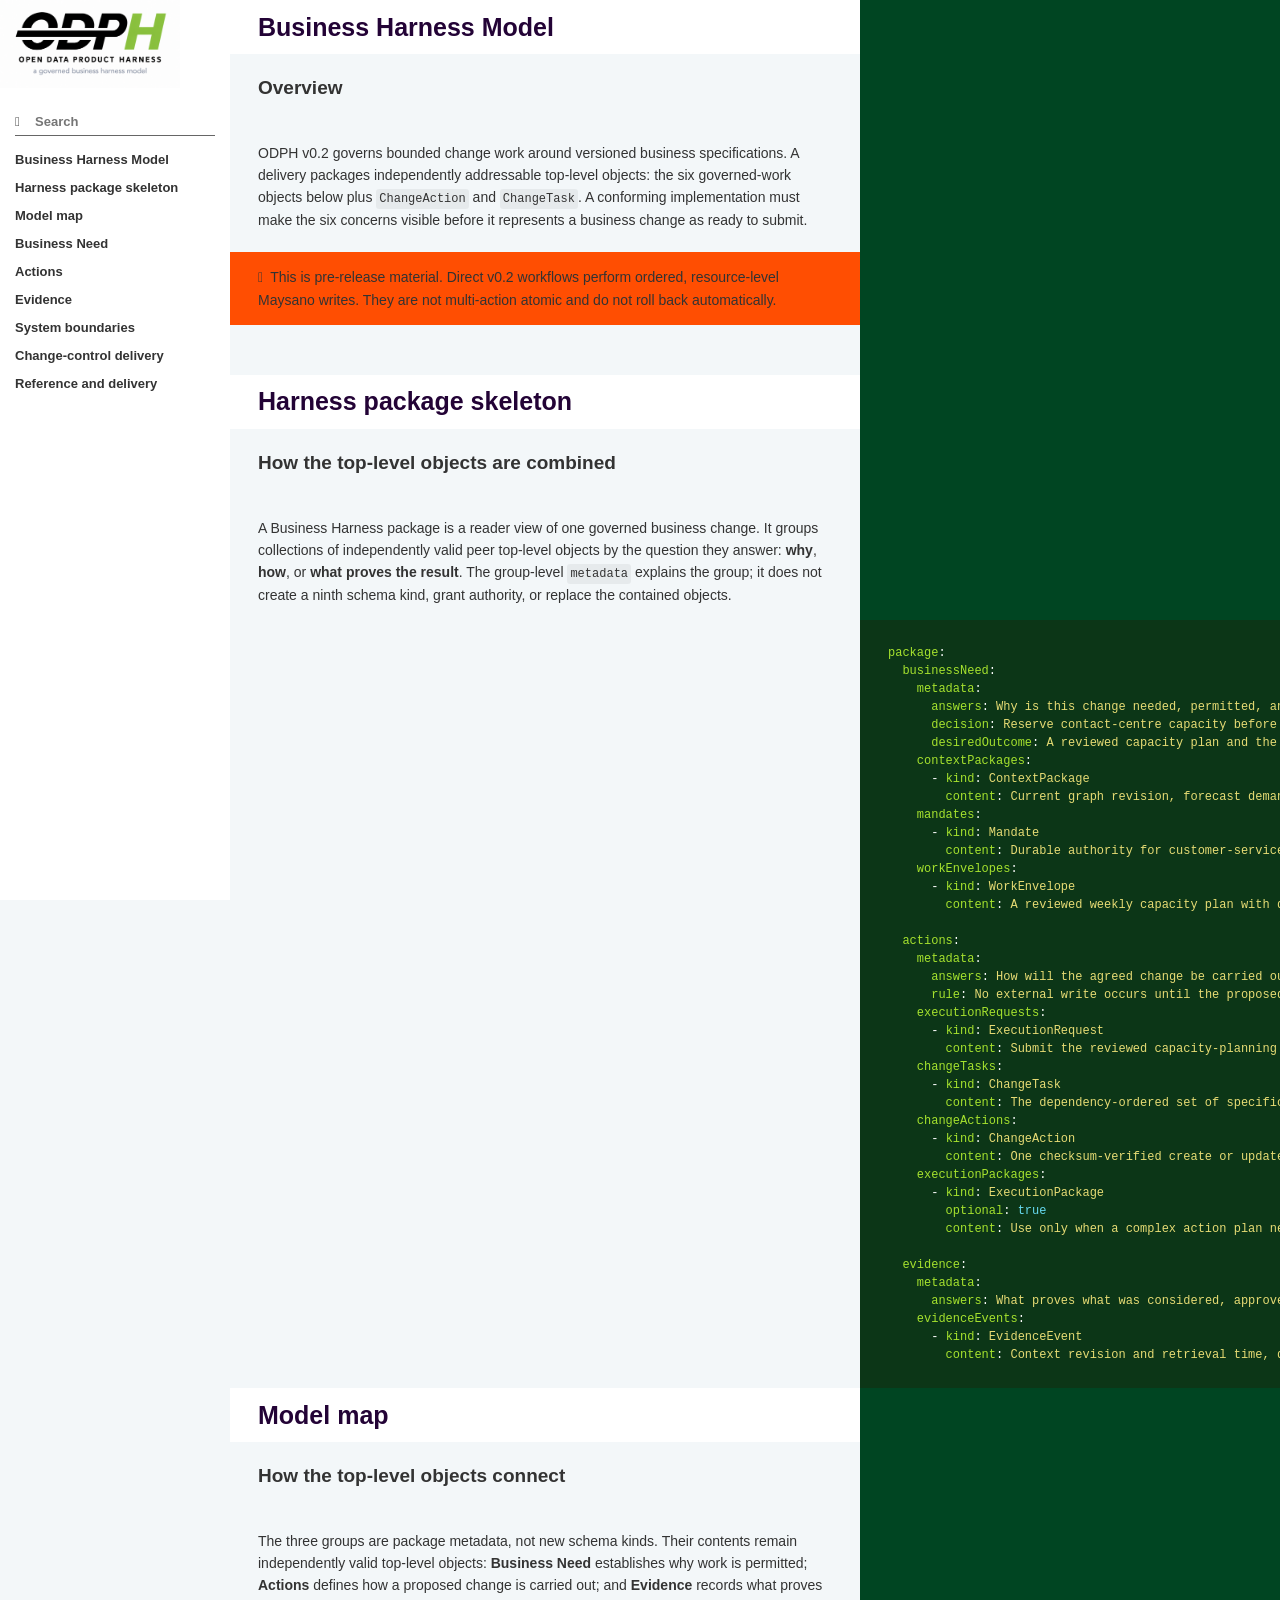
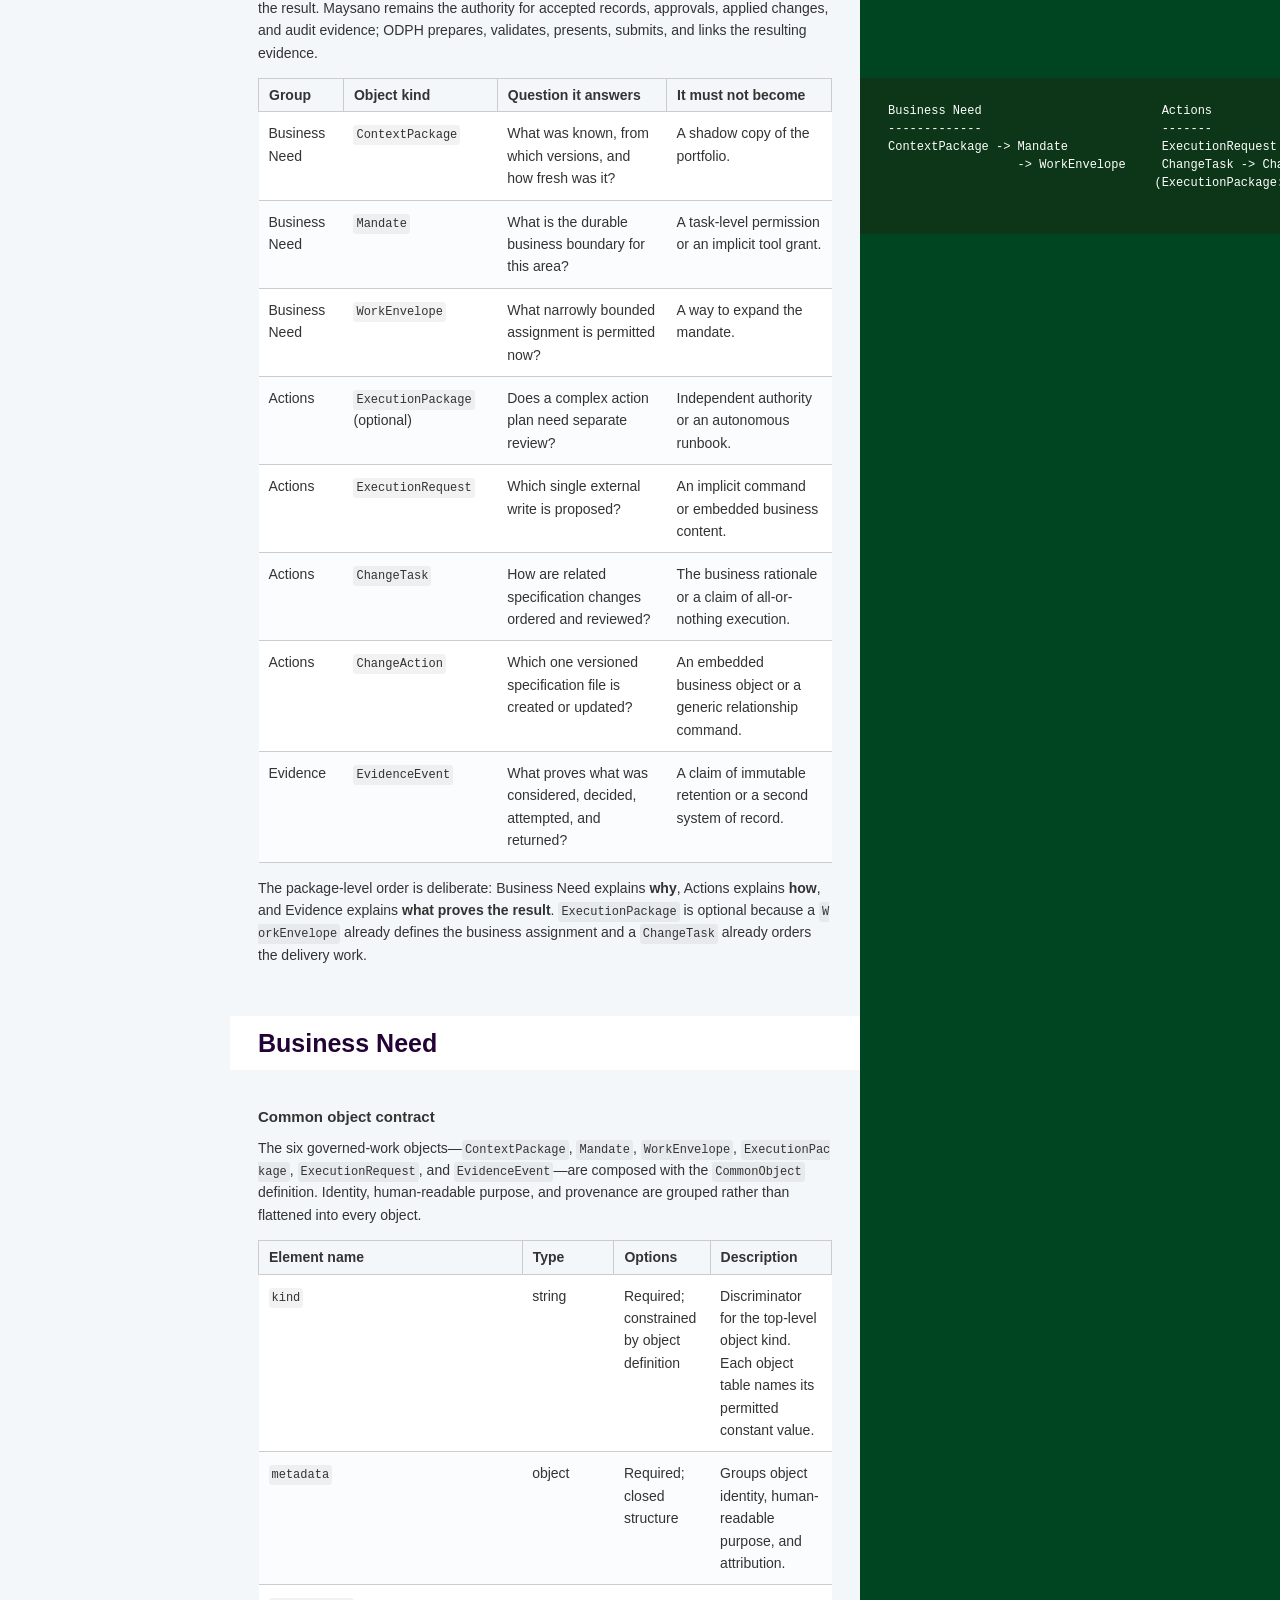
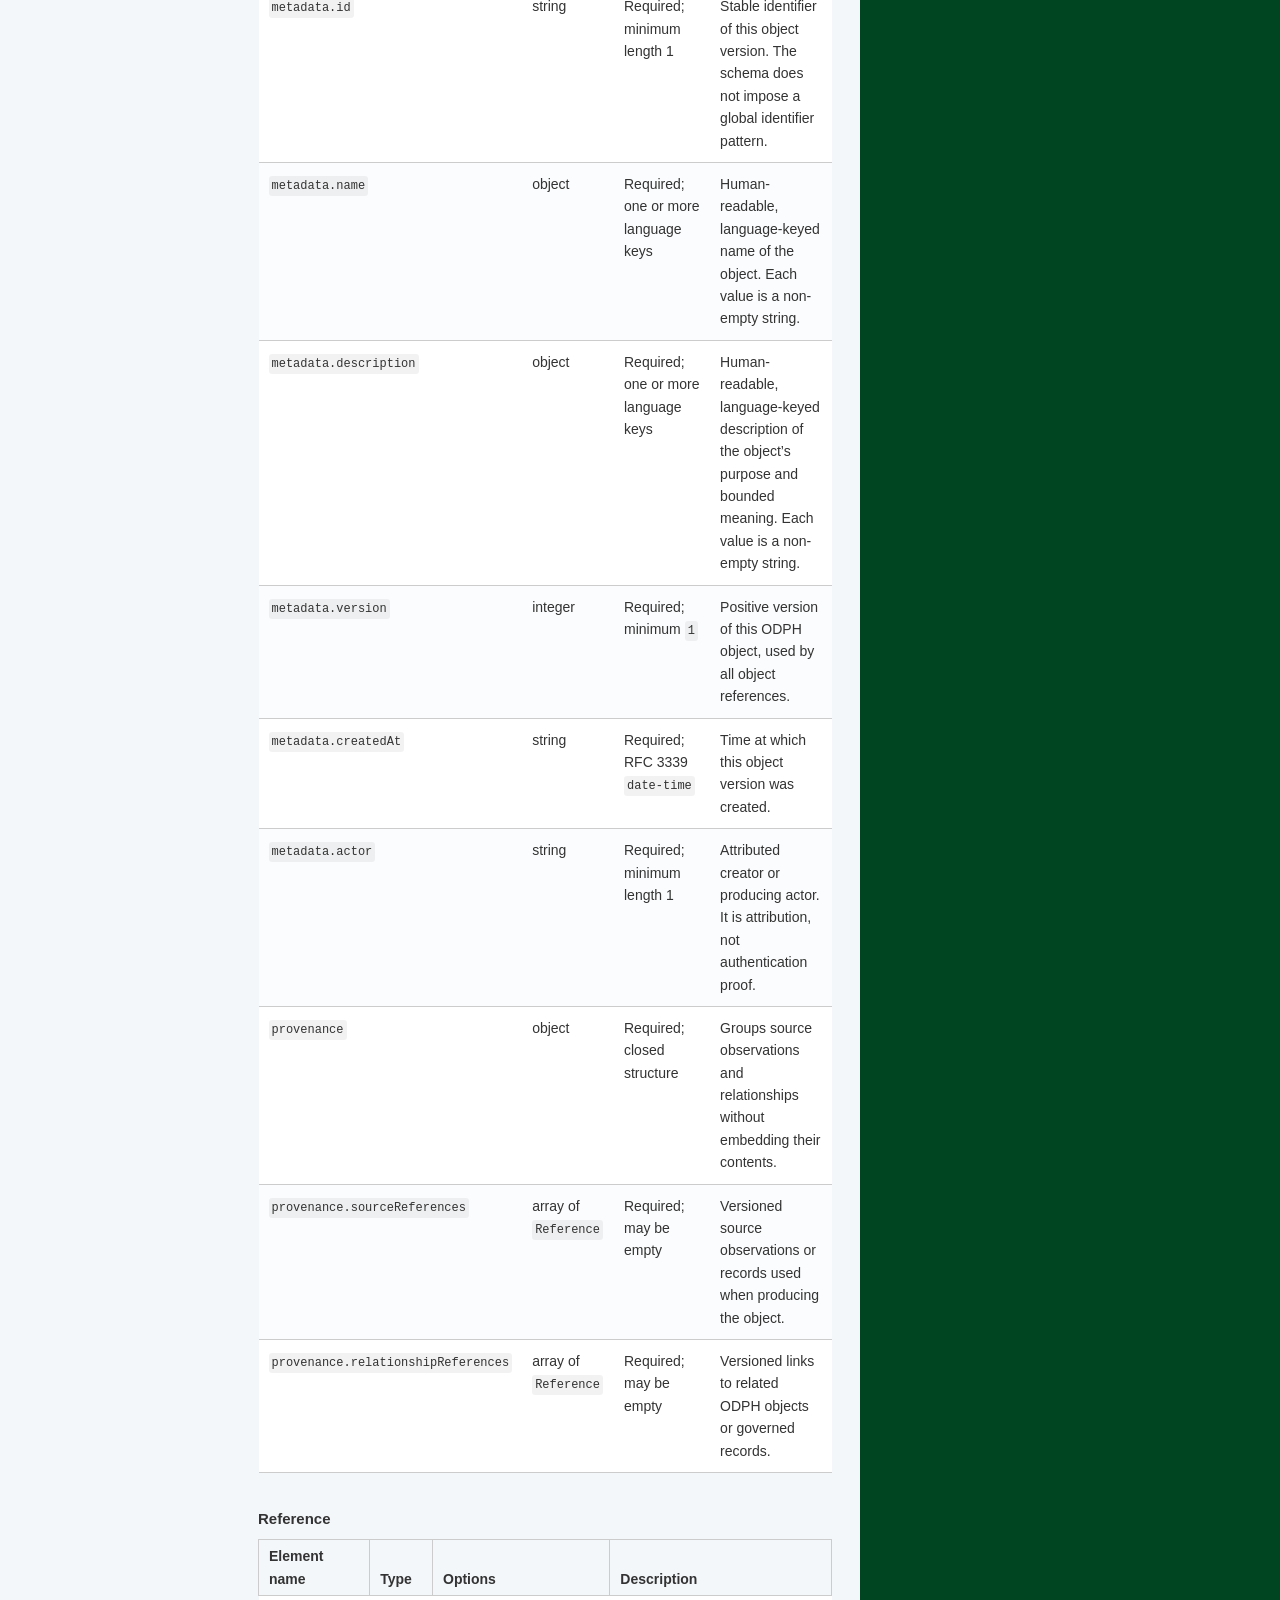
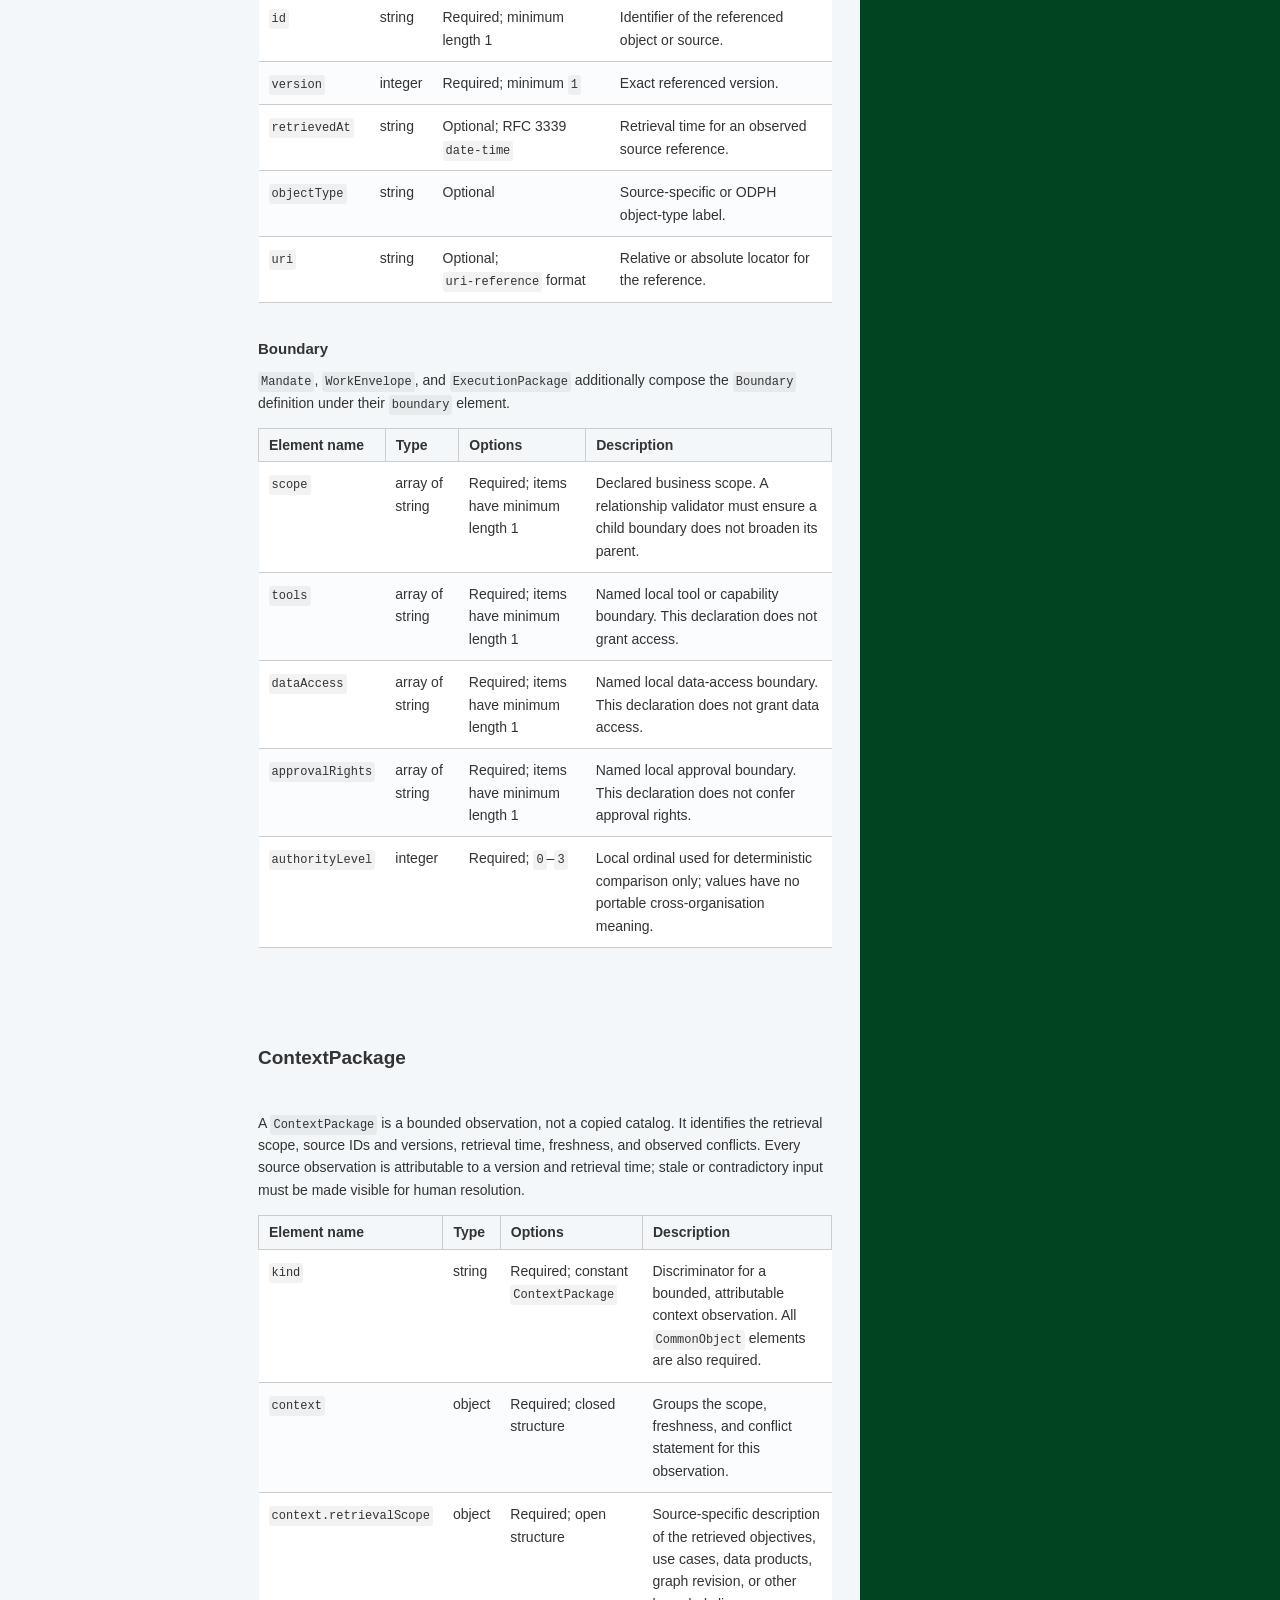
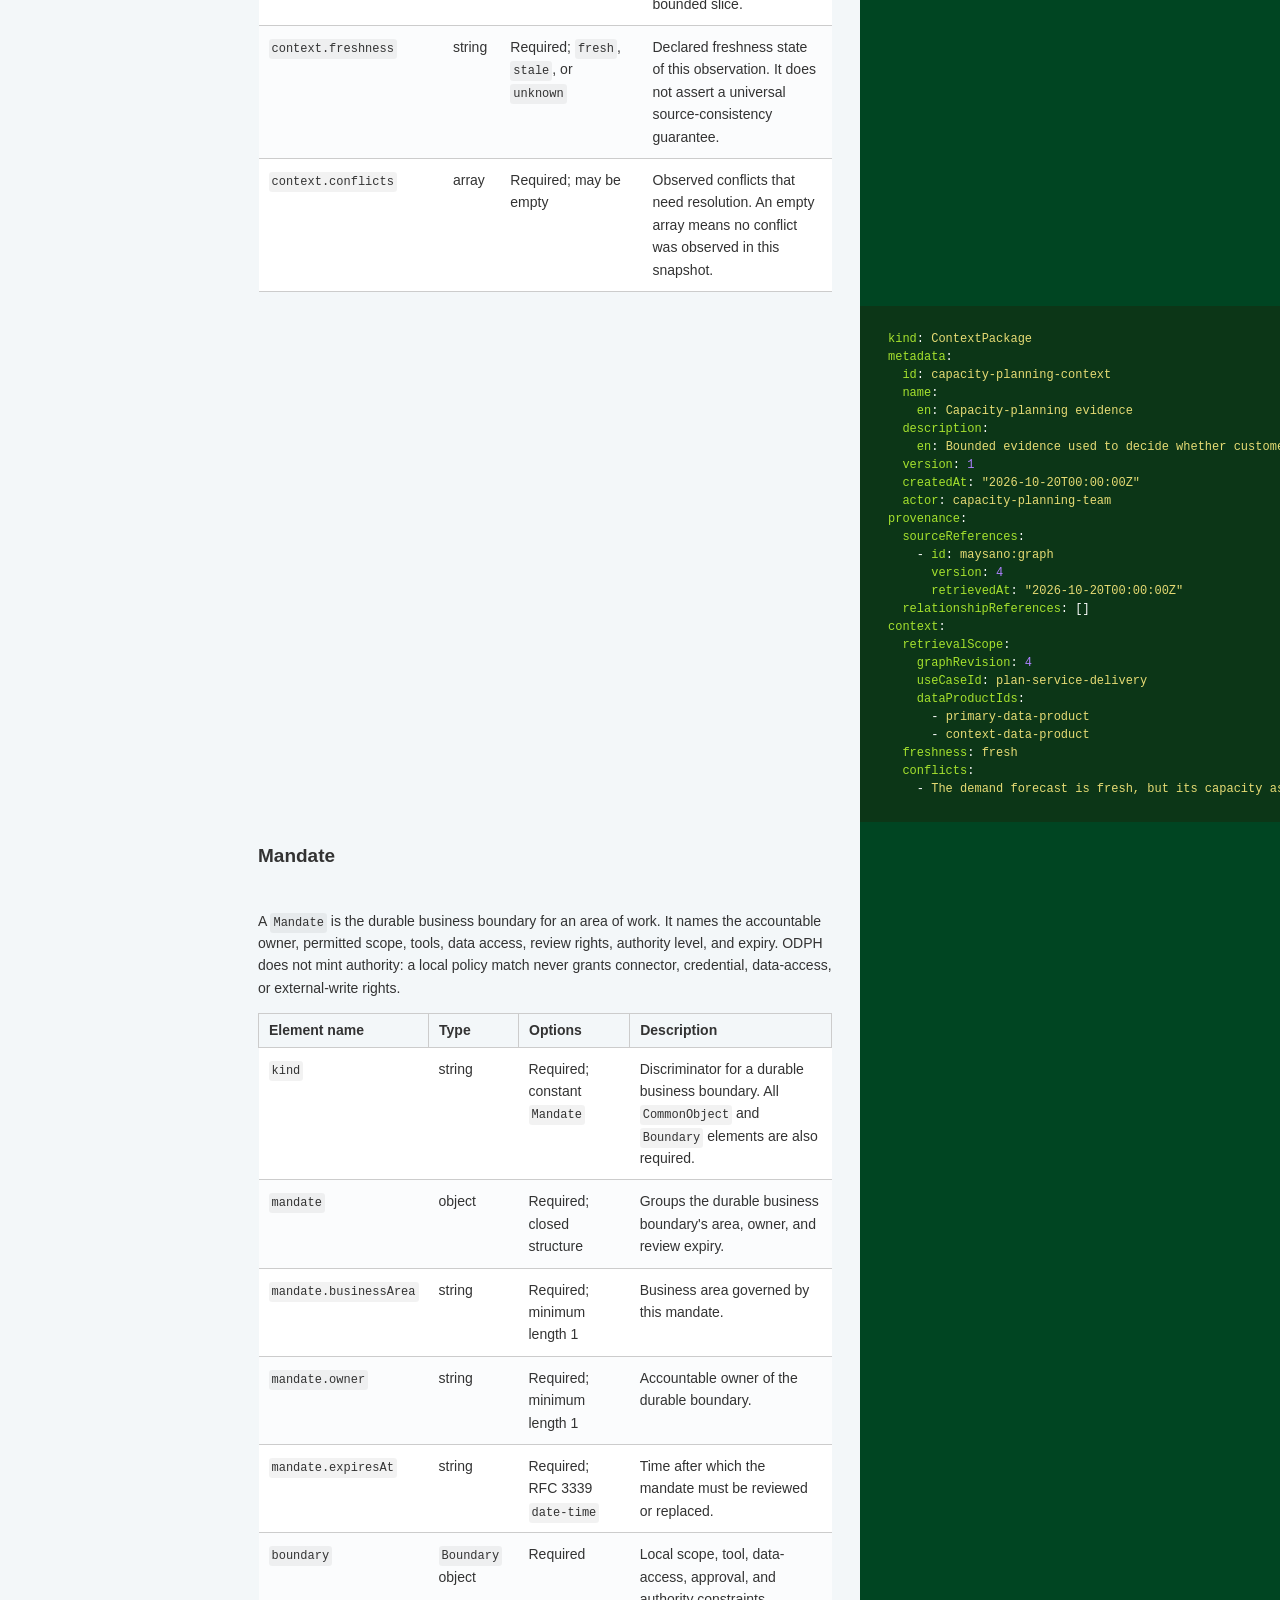
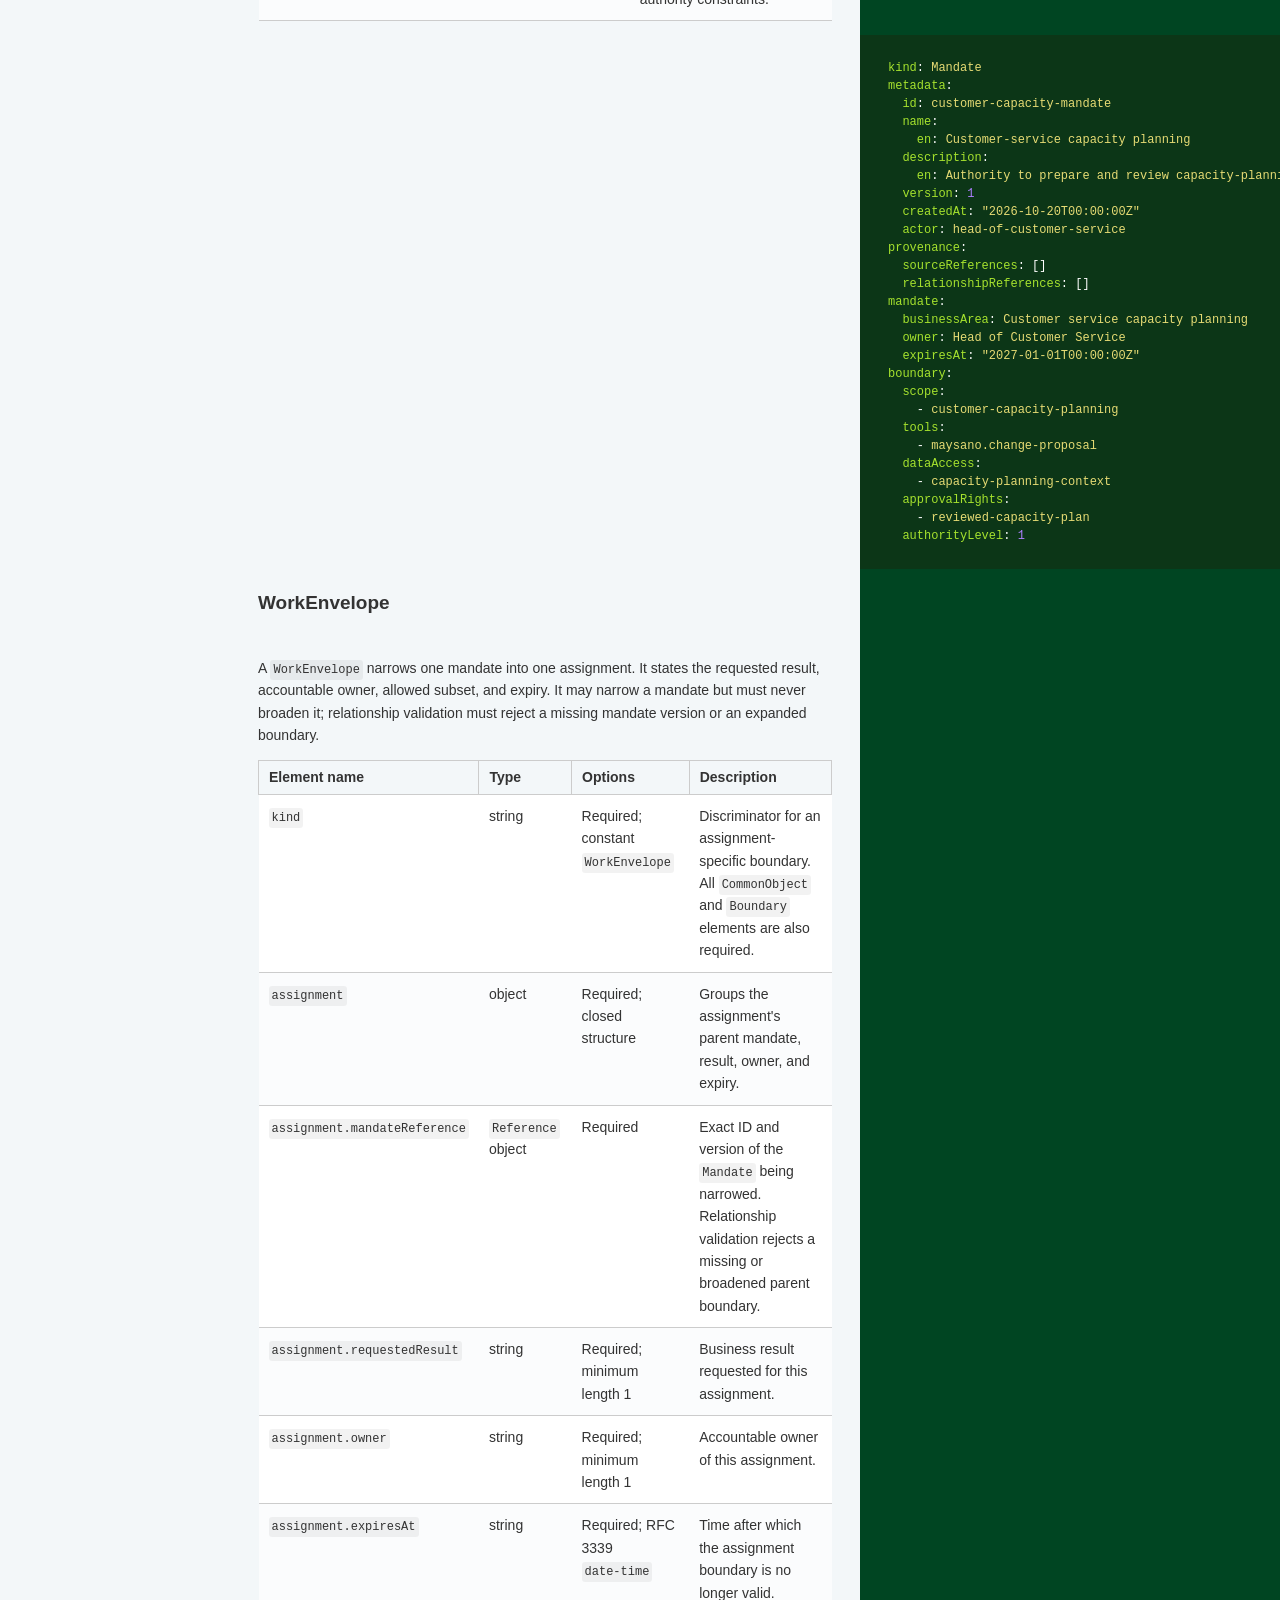
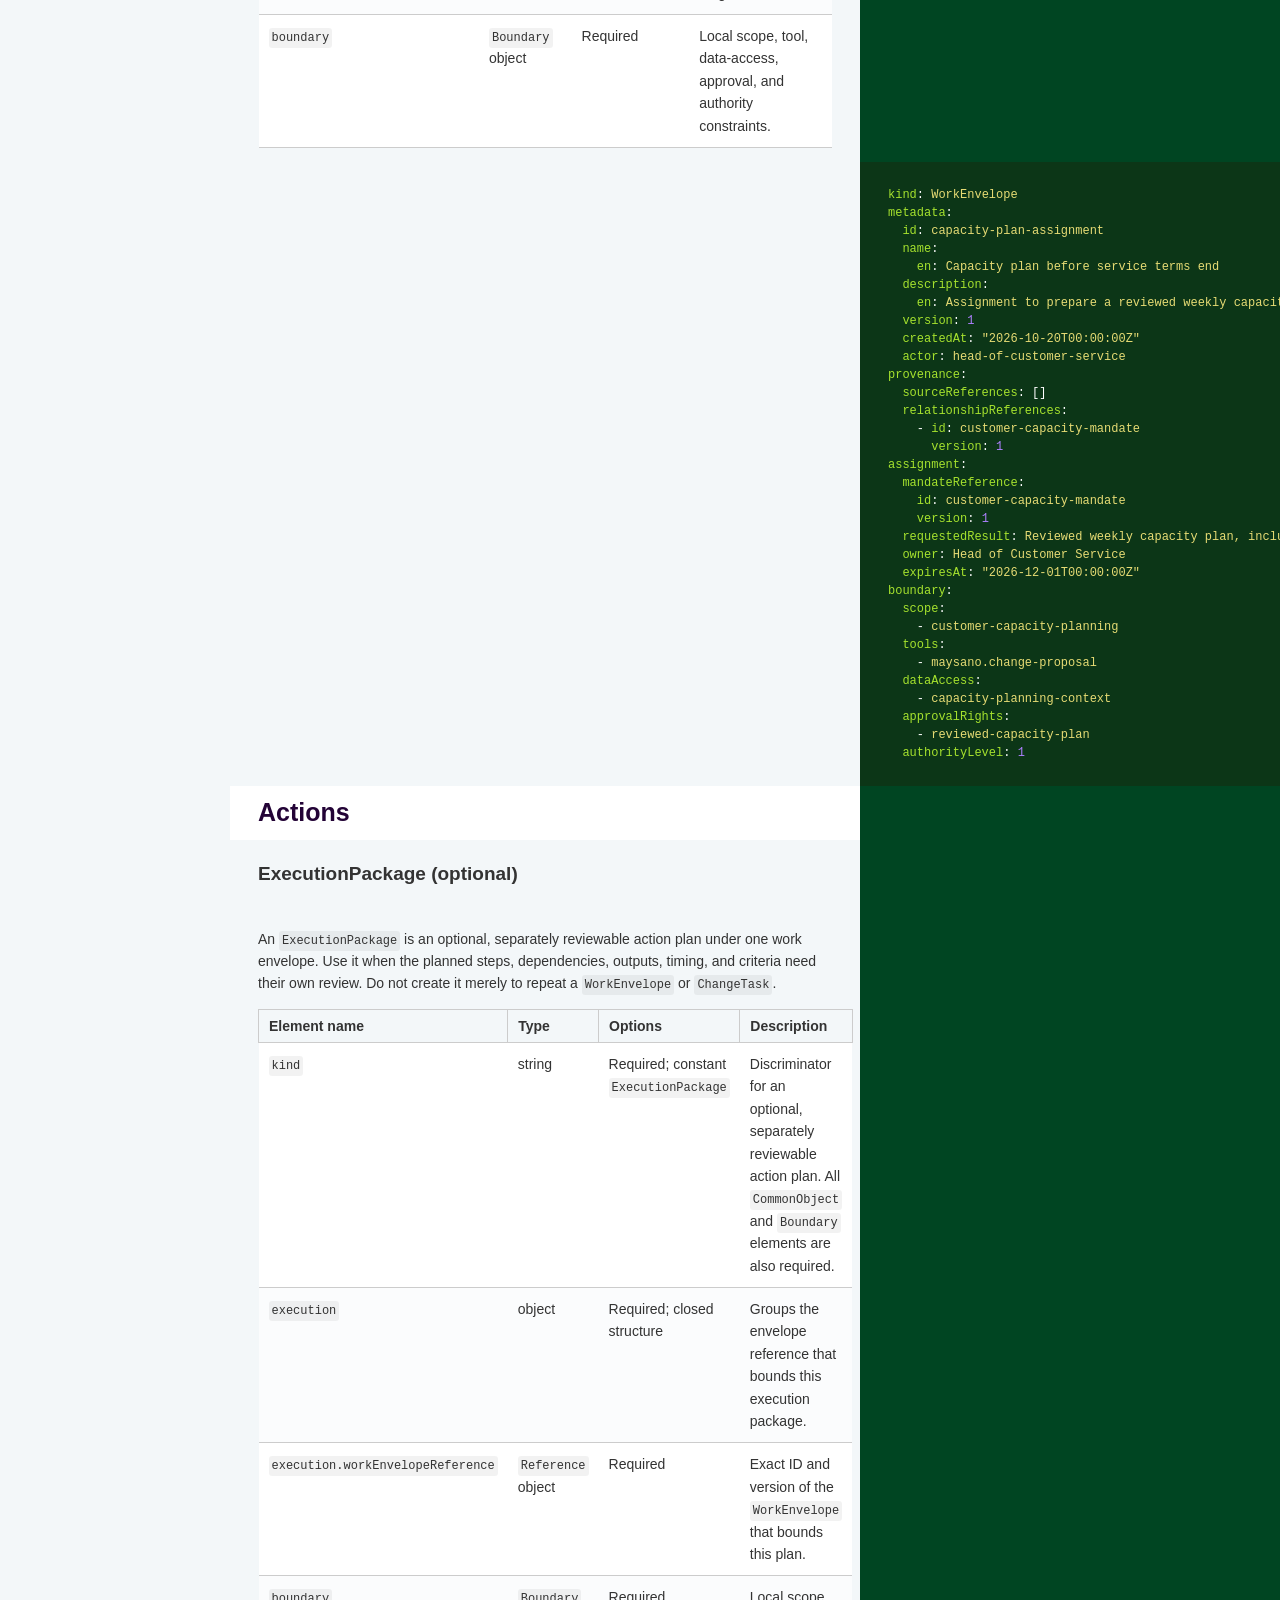
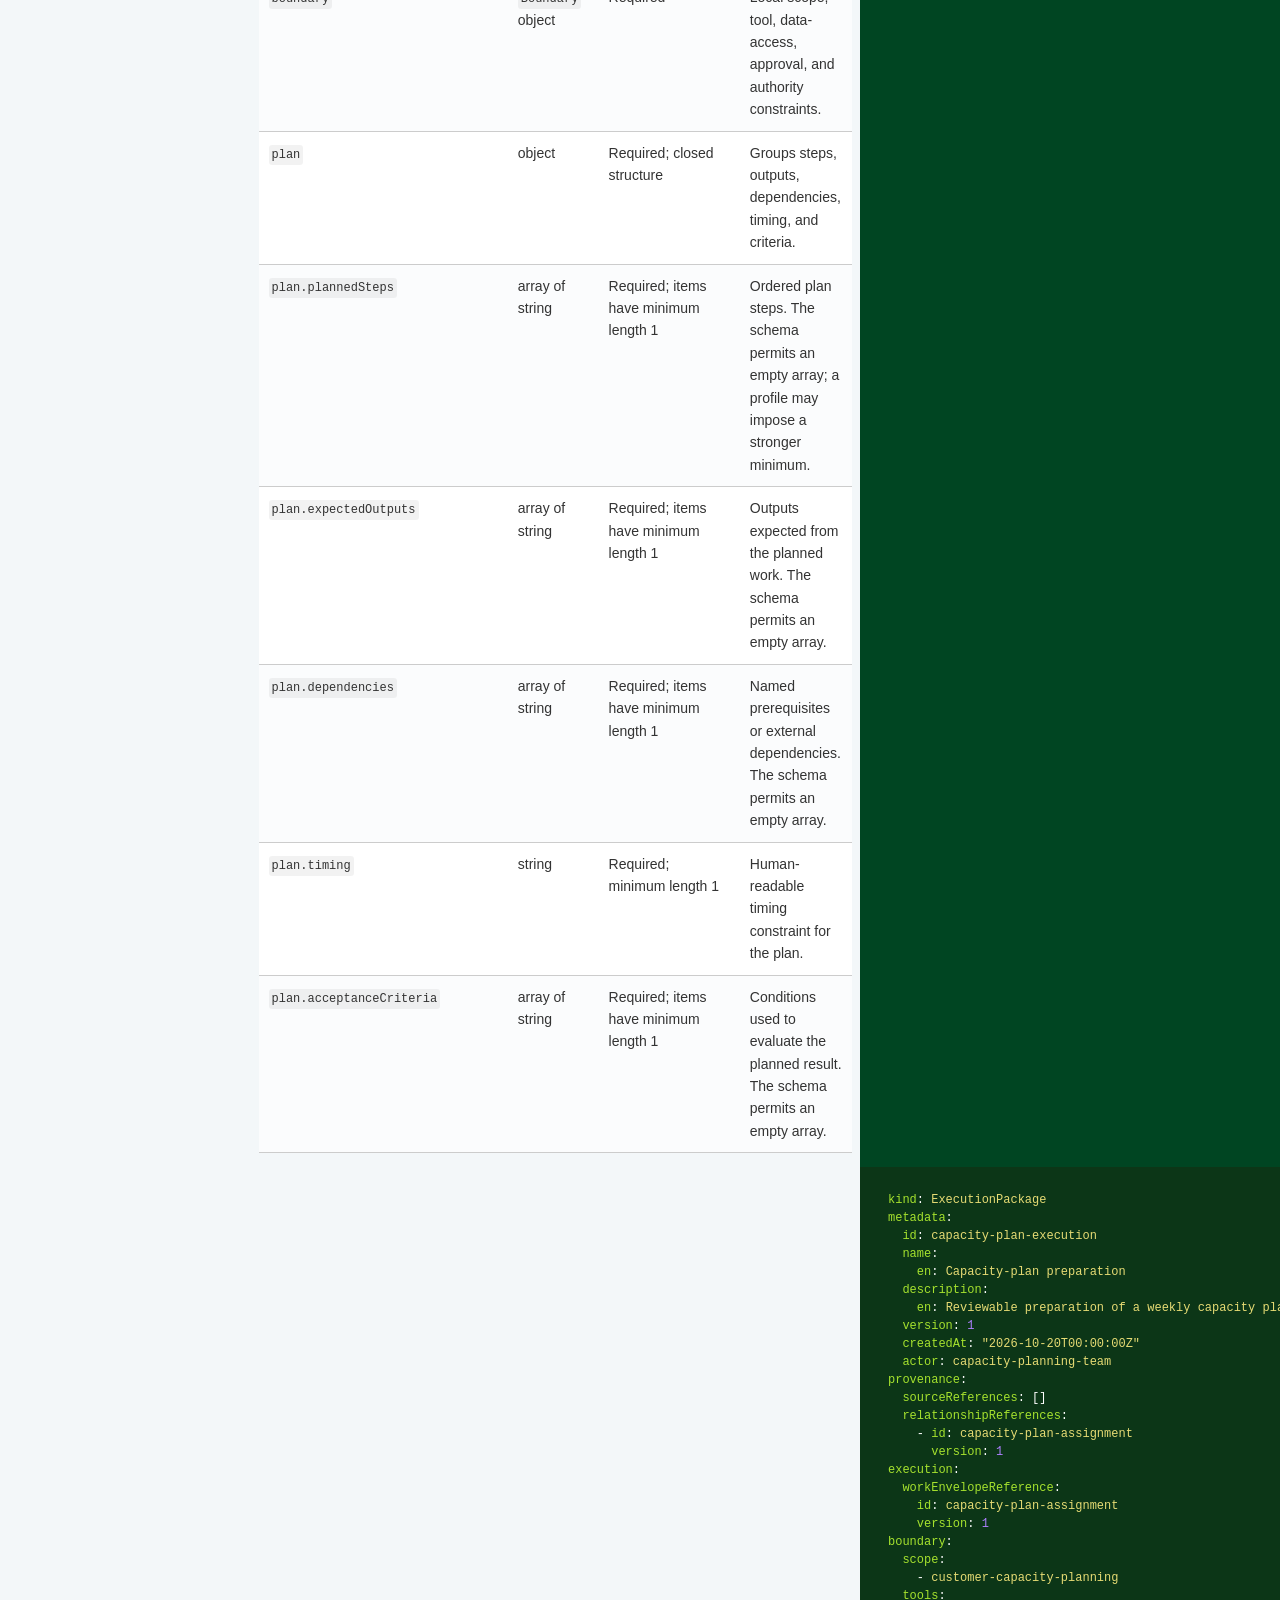
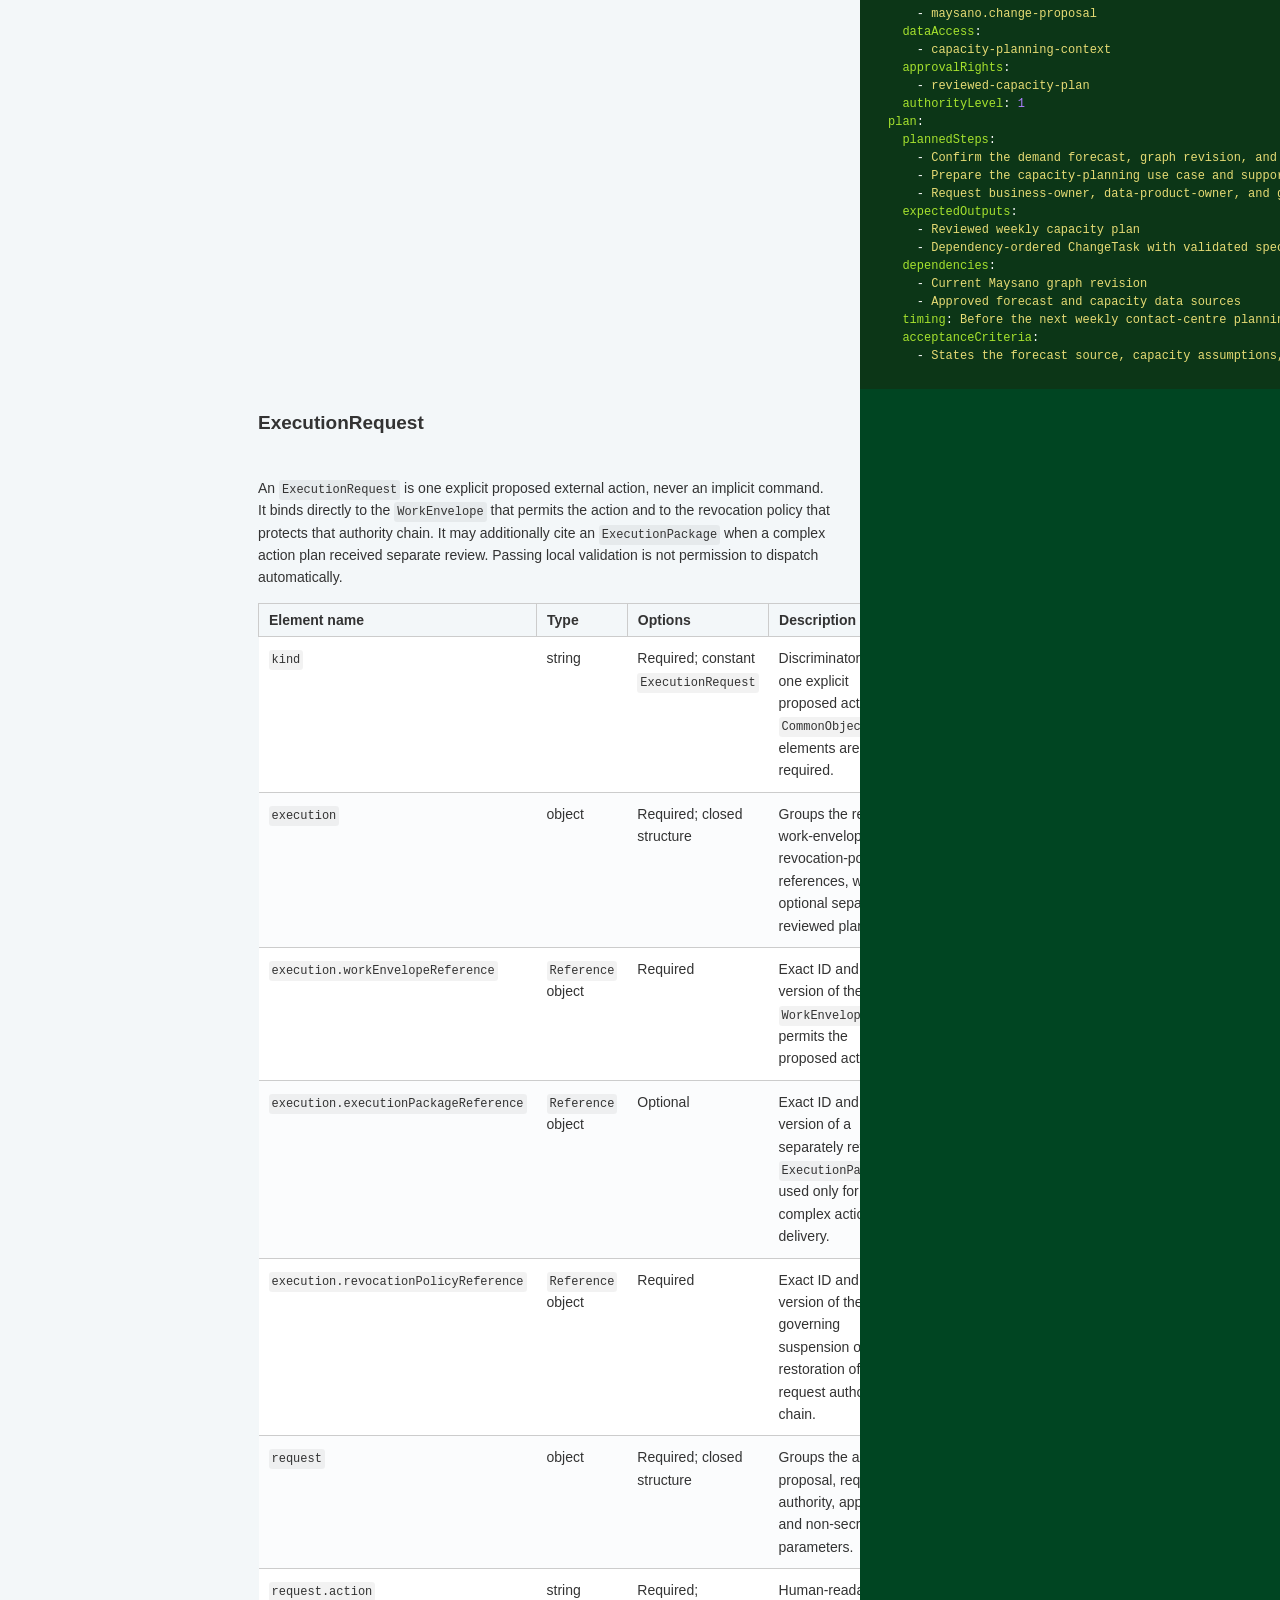
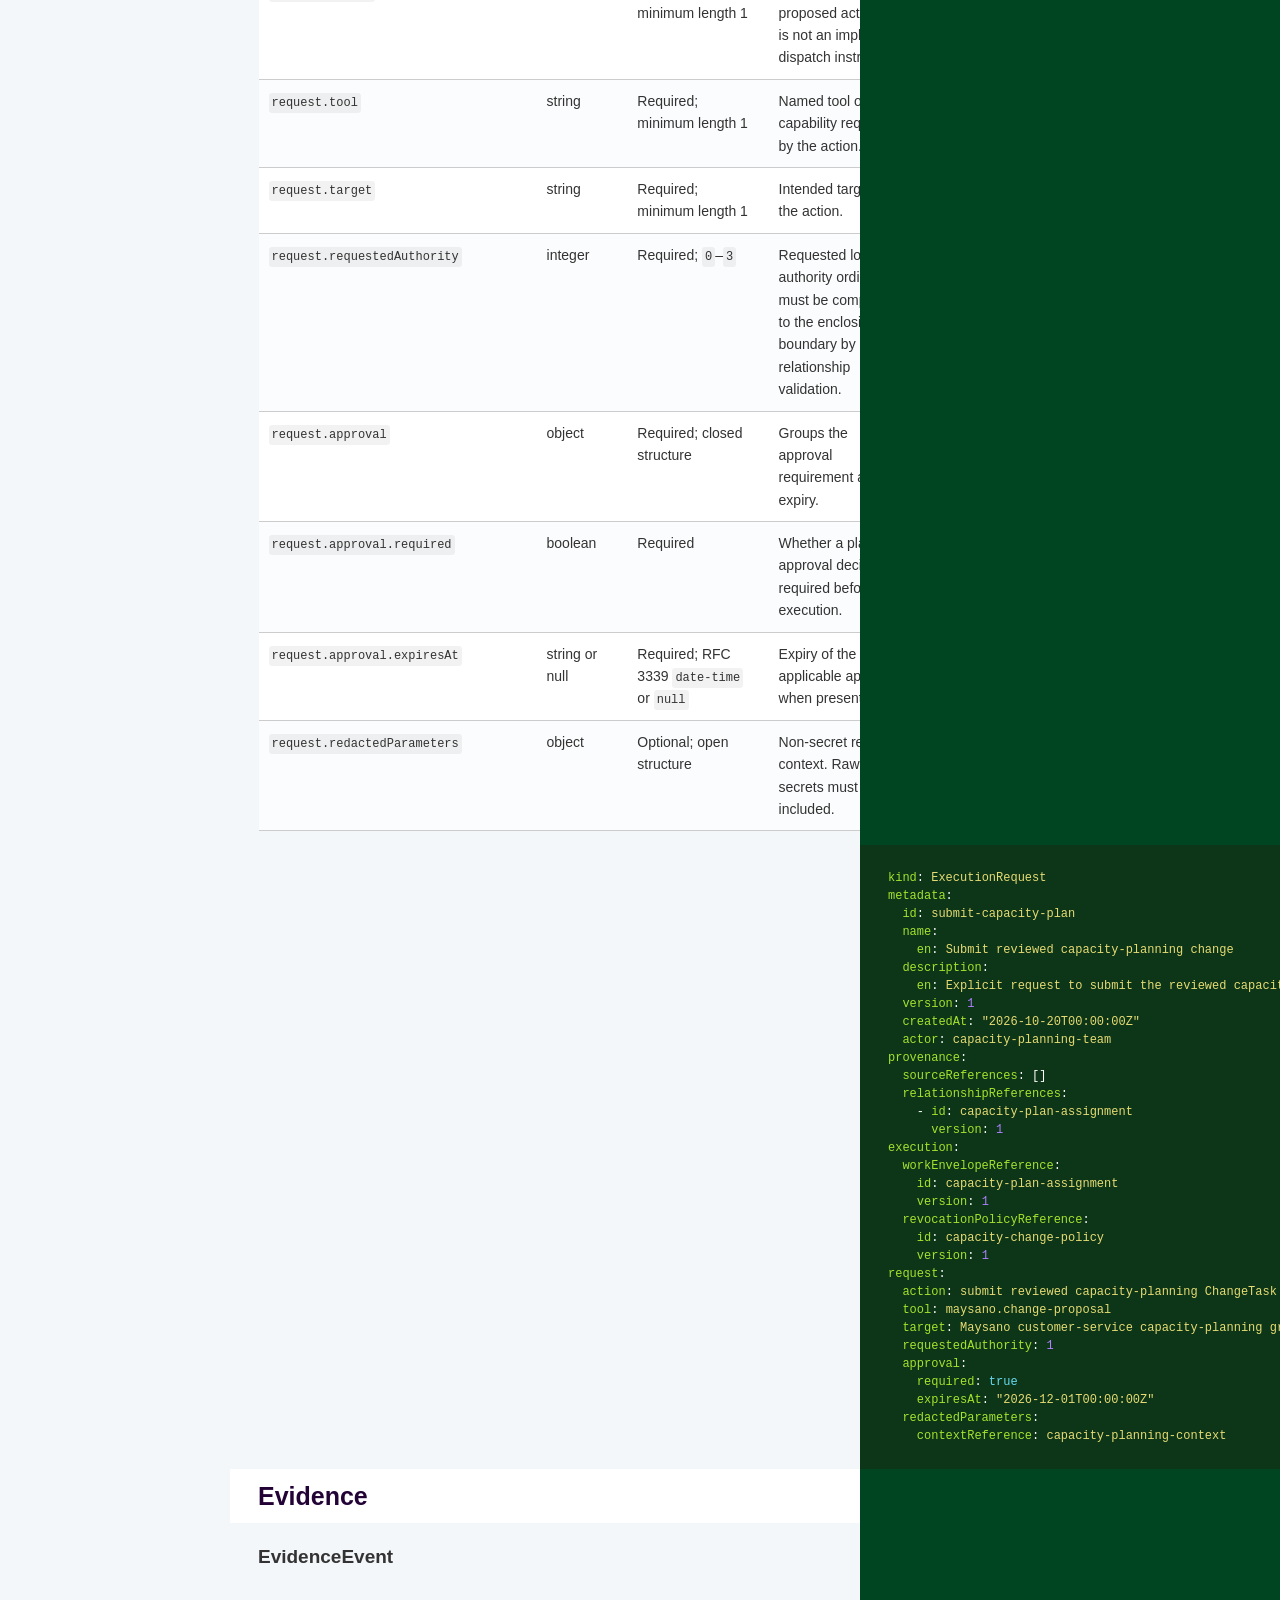
==== commit 81fcad97: "deploy: f09bbc7a396ec30a81e03c39a95d5d9542bdda3c" ====
--- a/index.html
+++ b/index.html
@@ -352,7 +352,7 @@
               </ul>
           </li>
           <li>
-            <a href="#business-level-harness" class="toc-h1 toc-link" data-title="Business-level harness">Business-level harness</a>
+            <a href="#business-need" class="toc-h1 toc-link" data-title="Business Need">Business Need</a>
               <ul class="toc-list-h2">
                   <li>
                     <a href="#common-object-contract" class="toc-h2 toc-link" data-title="Common object contract">Common object contract</a>
@@ -375,10 +375,10 @@
               </ul>
           </li>
           <li>
-            <a href="#execution" class="toc-h1 toc-link" data-title="Execution">Execution</a>
+            <a href="#actions" class="toc-h1 toc-link" data-title="Actions">Actions</a>
               <ul class="toc-list-h2">
                   <li>
-                    <a href="#executionpackage" class="toc-h2 toc-link" data-title="ExecutionPackage">ExecutionPackage</a>
+                    <a href="#executionpackage-optional" class="toc-h2 toc-link" data-title="ExecutionPackage (optional)">ExecutionPackage (optional)</a>
                   </li>
                   <li>
                     <a href="#executionrequest" class="toc-h2 toc-link" data-title="ExecutionRequest">ExecutionRequest</a>
@@ -386,7 +386,7 @@
               </ul>
           </li>
           <li>
-            <a href="#evidence-and-assurance" class="toc-h1 toc-link" data-title="Evidence and assurance">Evidence and assurance</a>
+            <a href="#evidence" class="toc-h1 toc-link" data-title="Evidence">Evidence</a>
               <ul class="toc-list-h2">
                   <li>
                     <a href="#evidenceevent" class="toc-h2 toc-link" data-title="EvidenceEvent">EvidenceEvent</a>
@@ -448,187 +448,119 @@
 
 <aside class="warning">This is pre-release material. Direct v0.2 workflows perform ordered, resource-level Maysano writes. They are not multi-action atomic and do not roll back automatically.</aside>
 <h1 id='harness-package-skeleton'>Harness package skeleton</h1><h2 id='how-the-top-level-objects-are-combined'>How the top-level objects are combined</h2>
-<p>A Business Harness package is a reviewed delivery bundle of independently valid top-level ODPH objects. The skeleton below is intentionally incomplete: it shows the composition and reference chain before the specification defines each object in detail. <code>package</code> is an authoring and delivery view, not a ninth schema kind; each object remains a separately validated top-level YAML document. Examples use block-style YAML so every semantic group, reference, and list has a visible indentation level.</p>
+<p>A Business Harness package is a reader view of one governed business change. It groups collections of independently valid peer top-level objects by the question they answer: <strong>why</strong>, <strong>how</strong>, or <strong>what proves the result</strong>. The group-level <code>metadata</code> explains the group; it does not create a ninth schema kind, grant authority, or replace the contained objects.</p>
 <div class="highlight"><pre class="highlight yaml tab-yaml"><code><span class="na">package</span><span class="pi">:</span>
-  <span class="na">metadata</span><span class="pi">:</span>
-    <span class="na">id</span><span class="pi">:</span> <span class="s">service-change-harness</span>
-    <span class="na">name</span><span class="pi">:</span>
-      <span class="na">en</span><span class="pi">:</span> <span class="s">Reviewed service change</span>
-    <span class="na">description</span><span class="pi">:</span>
-      <span class="na">en</span><span class="pi">:</span> <span class="s">Business Harness package for the reviewed service change.</span>
-
-  <span class="na">businessHarness</span><span class="pi">:</span>
-    <span class="na">contextPackage</span><span class="pi">:</span>
-      <span class="na">kind</span><span class="pi">:</span> <span class="s">ContextPackage</span>
-      <span class="na">metadata</span><span class="pi">:</span>
-        <span class="na">id</span><span class="pi">:</span> <span class="s">context-service-change</span>
-        <span class="na">name</span><span class="pi">:</span>
-          <span class="na">en</span><span class="pi">:</span> <span class="s">Current service-change context</span>
-        <span class="na">description</span><span class="pi">:</span>
-          <span class="na">en</span><span class="pi">:</span> <span class="s">Bounded change context</span>
-        <span class="na">version</span><span class="pi">:</span> <span class="m">1</span>
-      <span class="na">context</span><span class="pi">:</span>
-        <span class="na">retrievalScope</span><span class="pi">:</span> <span class="c1"># bounded source-specific context</span>
-        <span class="na">freshness</span><span class="pi">:</span> <span class="s">fresh</span>
-        <span class="na">conflicts</span><span class="pi">:</span> <span class="pi">[]</span>
-
-    <span class="na">mandate</span><span class="pi">:</span>
-      <span class="na">kind</span><span class="pi">:</span> <span class="s">Mandate</span>
-      <span class="na">metadata</span><span class="pi">:</span>
-        <span class="na">id</span><span class="pi">:</span> <span class="s">mandate-service-change</span>
-        <span class="na">name</span><span class="pi">:</span>
-          <span class="na">en</span><span class="pi">:</span> <span class="s">Service-change mandate</span>
-        <span class="na">description</span><span class="pi">:</span>
-          <span class="na">en</span><span class="pi">:</span> <span class="s">Durable change boundary</span>
-        <span class="na">version</span><span class="pi">:</span> <span class="m">1</span>
-      <span class="na">mandate</span><span class="pi">:</span>
-        <span class="na">businessArea</span><span class="pi">:</span> <span class="s">Service planning</span>
-        <span class="na">owner</span><span class="pi">:</span> <span class="s">Head of Service</span>
-      <span class="na">boundary</span><span class="pi">:</span> <span class="c1"># local permissions and limits</span>
-
-    <span class="na">workEnvelope</span><span class="pi">:</span>
-      <span class="na">kind</span><span class="pi">:</span> <span class="s">WorkEnvelope</span>
-      <span class="na">metadata</span><span class="pi">:</span>
-        <span class="na">id</span><span class="pi">:</span> <span class="s">envelope-service-change</span>
-        <span class="na">name</span><span class="pi">:</span>
-          <span class="na">en</span><span class="pi">:</span> <span class="s">Reviewed service-change assignment</span>
-        <span class="na">description</span><span class="pi">:</span>
-          <span class="na">en</span><span class="pi">:</span> <span class="s">Bounded change assignment</span>
-        <span class="na">version</span><span class="pi">:</span> <span class="m">1</span>
-      <span class="na">assignment</span><span class="pi">:</span>
-        <span class="na">mandateReference</span><span class="pi">:</span>
-          <span class="na">id</span><span class="pi">:</span> <span class="s">mandate-service-change</span>
-          <span class="na">version</span><span class="pi">:</span> <span class="m">1</span>
-        <span class="na">requestedResult</span><span class="pi">:</span> <span class="c1"># reviewed deliverable</span>
-      <span class="na">boundary</span><span class="pi">:</span> <span class="c1"># narrowed local permissions and limits</span>
-
-  <span class="na">execution</span><span class="pi">:</span>
-    <span class="na">executionPackage</span><span class="pi">:</span>
-      <span class="na">kind</span><span class="pi">:</span> <span class="s">ExecutionPackage</span>
-      <span class="na">metadata</span><span class="pi">:</span>
-        <span class="na">id</span><span class="pi">:</span> <span class="s">package-service-change</span>
-        <span class="na">name</span><span class="pi">:</span>
-          <span class="na">en</span><span class="pi">:</span> <span class="s">Service-change execution plan</span>
-        <span class="na">description</span><span class="pi">:</span>
-          <span class="na">en</span><span class="pi">:</span> <span class="s">Planned service-change work</span>
-        <span class="na">version</span><span class="pi">:</span> <span class="m">1</span>
-      <span class="na">execution</span><span class="pi">:</span>
-        <span class="na">workEnvelopeReference</span><span class="pi">:</span>
-          <span class="na">id</span><span class="pi">:</span> <span class="s">envelope-service-change</span>
-          <span class="na">version</span><span class="pi">:</span> <span class="m">1</span>
-      <span class="na">plan</span><span class="pi">:</span>
-        <span class="na">plannedSteps</span><span class="pi">:</span> <span class="c1"># ordered steps</span>
-        <span class="na">expectedOutputs</span><span class="pi">:</span> <span class="c1"># expected results</span>
-        <span class="na">acceptanceCriteria</span><span class="pi">:</span> <span class="c1"># review conditions</span>
-
-    <span class="na">executionRequest</span><span class="pi">:</span>
-      <span class="na">kind</span><span class="pi">:</span> <span class="s">ExecutionRequest</span>
-      <span class="na">metadata</span><span class="pi">:</span>
-        <span class="na">id</span><span class="pi">:</span> <span class="s">request-service-change</span>
-        <span class="na">name</span><span class="pi">:</span>
-          <span class="na">en</span><span class="pi">:</span> <span class="s">Submit reviewed service specification</span>
-        <span class="na">description</span><span class="pi">:</span>
-          <span class="na">en</span><span class="pi">:</span> <span class="s">Proposed external submission</span>
-        <span class="na">version</span><span class="pi">:</span> <span class="m">1</span>
-      <span class="na">execution</span><span class="pi">:</span>
-        <span class="na">executionPackageReference</span><span class="pi">:</span>
-          <span class="na">id</span><span class="pi">:</span> <span class="s">package-service-change</span>
-          <span class="na">version</span><span class="pi">:</span> <span class="m">1</span>
-        <span class="na">revocationPolicyReference</span><span class="pi">:</span> <span class="c1"># policy ID and version</span>
-      <span class="na">request</span><span class="pi">:</span>
-        <span class="na">action</span><span class="pi">:</span> <span class="c1"># explicit proposed action</span>
-        <span class="na">approval</span><span class="pi">:</span>
-          <span class="na">required</span><span class="pi">:</span> <span class="no">true</span>
-          <span class="na">expiresAt</span><span class="pi">:</span> <span class="c1"># approval expiry</span>
+  <span class="na">businessNeed</span><span class="pi">:</span>
+    <span class="na">metadata</span><span class="pi">:</span>
+      <span class="na">answers</span><span class="pi">:</span> <span class="s">Why is this change needed, permitted, and bounded?</span>
+      <span class="na">decision</span><span class="pi">:</span> <span class="s">Reserve contact-centre capacity before eligible customers reach their service-term end date.</span>
+      <span class="na">desiredOutcome</span><span class="pi">:</span> <span class="s">A reviewed capacity plan and the supporting data products are accepted for use in weekly planning.</span>
+    <span class="na">contextPackages</span><span class="pi">:</span>
+      <span class="pi">-</span> <span class="na">kind</span><span class="pi">:</span> <span class="s">ContextPackage</span>
+        <span class="na">content</span><span class="pi">:</span> <span class="s">Current graph revision, forecast demand, capacity data quality, and unresolved planning assumptions.</span>
+    <span class="na">mandates</span><span class="pi">:</span>
+      <span class="pi">-</span> <span class="na">kind</span><span class="pi">:</span> <span class="s">Mandate</span>
+        <span class="na">content</span><span class="pi">:</span> <span class="s">Durable authority for customer-service capacity planning; excludes customer contact and operational dispatch.</span>
+    <span class="na">workEnvelopes</span><span class="pi">:</span>
+      <span class="pi">-</span> <span class="na">kind</span><span class="pi">:</span> <span class="s">WorkEnvelope</span>
+        <span class="na">content</span><span class="pi">:</span> <span class="s">A reviewed weekly capacity plan with demand assumptions, review slots, owner, expiry, and acceptance criteria.</span>
+
+  <span class="na">actions</span><span class="pi">:</span>
+    <span class="na">metadata</span><span class="pi">:</span>
+      <span class="na">answers</span><span class="pi">:</span> <span class="s">How will the agreed change be carried out?</span>
+      <span class="na">rule</span><span class="pi">:</span> <span class="s">No external write occurs until the proposed action is approved.</span>
+    <span class="na">executionRequests</span><span class="pi">:</span>
+      <span class="pi">-</span> <span class="na">kind</span><span class="pi">:</span> <span class="s">ExecutionRequest</span>
+        <span class="na">content</span><span class="pi">:</span> <span class="s">Submit the reviewed capacity-planning change to Maysano.</span>
+    <span class="na">changeTasks</span><span class="pi">:</span>
+      <span class="pi">-</span> <span class="na">kind</span><span class="pi">:</span> <span class="s">ChangeTask</span>
+        <span class="na">content</span><span class="pi">:</span> <span class="s">The dependency-ordered set of specification changes required for the capacity plan.</span>
+    <span class="na">changeActions</span><span class="pi">:</span>
+      <span class="pi">-</span> <span class="na">kind</span><span class="pi">:</span> <span class="s">ChangeAction</span>
+        <span class="na">content</span><span class="pi">:</span> <span class="s">One checksum-verified create or update of an ODPC, ODPS, or ODPG file.</span>
+    <span class="na">executionPackages</span><span class="pi">:</span>
+      <span class="pi">-</span> <span class="na">kind</span><span class="pi">:</span> <span class="s">ExecutionPackage</span>
+        <span class="na">optional</span><span class="pi">:</span> <span class="no">true</span>
+        <span class="na">content</span><span class="pi">:</span> <span class="s">Use only when a complex action plan needs separate review; otherwise the WorkEnvelope and ChangeTask are sufficient.</span>
 
   <span class="na">evidence</span><span class="pi">:</span>
-    <span class="pi">-</span> <span class="na">kind</span><span class="pi">:</span> <span class="s">EvidenceEvent</span>
-      <span class="na">metadata</span><span class="pi">:</span>
-        <span class="na">id</span><span class="pi">:</span> <span class="s">evidence-context-retrieved</span>
-        <span class="na">name</span><span class="pi">:</span>
-          <span class="na">en</span><span class="pi">:</span> <span class="s">Service-change context retrieved</span>
-        <span class="na">description</span><span class="pi">:</span>
-          <span class="na">en</span><span class="pi">:</span> <span class="s">Recorded context retrieval</span>
-        <span class="na">version</span><span class="pi">:</span> <span class="m">1</span>
-      <span class="na">evidence</span><span class="pi">:</span>
-        <span class="na">workEnvelopeReference</span><span class="pi">:</span>
-          <span class="na">id</span><span class="pi">:</span> <span class="s">envelope-service-change</span>
-          <span class="na">version</span><span class="pi">:</span> <span class="m">1</span>
-        <span class="na">eventType</span><span class="pi">:</span> <span class="s">context_retrieved</span>
-        <span class="na">payload</span><span class="pi">:</span> <span class="c1"># event-specific evidence</span>
-
-  <span class="na">changeControl</span><span class="pi">:</span>
-    <span class="na">actions</span><span class="pi">:</span>
-      <span class="pi">-</span> <span class="na">kind</span><span class="pi">:</span> <span class="s">ChangeAction</span>
-        <span class="na">specification</span><span class="pi">:</span>
-          <span class="na">operation</span><span class="pi">:</span> <span class="s">create</span>
-          <span class="na">family</span><span class="pi">:</span> <span class="s">ODPC</span>
-          <span class="na">file</span><span class="pi">:</span> <span class="s">specifications/odpc/service-objective-v1.yaml</span>
-          <span class="na">sha256</span><span class="pi">:</span> <span class="c1"># source file checksum</span>
-    <span class="na">task</span><span class="pi">:</span>
-      <span class="na">kind</span><span class="pi">:</span> <span class="s">ChangeTask</span>
-      <span class="na">actions</span><span class="pi">:</span>
-        <span class="pi">-</span> <span class="na">id</span><span class="pi">:</span> <span class="s">create-service-objective</span>
-          <span class="na">actionFile</span><span class="pi">:</span> <span class="s">actions/create-service-objective.yaml</span>
+    <span class="na">metadata</span><span class="pi">:</span>
+      <span class="na">answers</span><span class="pi">:</span> <span class="s">What proves what was considered, approved, done, and returned?</span>
+    <span class="na">evidenceEvents</span><span class="pi">:</span>
+      <span class="pi">-</span> <span class="na">kind</span><span class="pi">:</span> <span class="s">EvidenceEvent</span>
+        <span class="na">content</span><span class="pi">:</span> <span class="s">Context revision and retrieval time, decisions, approvals, submitted files, returned Maysano versions, and reconciliation outcome.</span>
 </code></pre></div><h1 id='model-map'>Model map</h1><h2 id='how-the-top-level-objects-connect'>How the top-level objects connect</h2>
-<p>The six aspects are top-level object kinds, not six peer fields copied into every YAML document. They keep a change request from becoming an unbounded task list. <code>ChangeAction</code> and <code>ChangeTask</code> are peer top-level object kinds: the action declares one direct specification change, while the task packages a dependency-ordered composite change. Maysano remains the authority for accepted records, approvals, applied changes, and audit evidence; ODPH prepares, validates, presents, submits, and links the resulting evidence.</p>
-<div class="highlight"><pre class="highlight plaintext"><code>bounded source context
-        |
-ContextPackage -&gt; Mandate -&gt; WorkEnvelope -&gt; ExecutionPackage -&gt; ExecutionRequest
-                                                               |
-                                EvidenceBundle &lt;- receipts, outcomes, reconciliation
+<p>The three groups are package metadata, not new schema kinds. Their contents remain independently valid top-level objects: <strong>Business Need</strong> establishes why work is permitted; <strong>Actions</strong> defines how a proposed change is carried out; and <strong>Evidence</strong> records what proves the result. Maysano remains the authority for accepted records, approvals, applied changes, and audit evidence; ODPH prepares, validates, presents, submits, and links the resulting evidence.</p>
+<div class="highlight"><pre class="highlight plaintext"><code>Business Need                         Actions                       Evidence
+-------------                         -------                       --------
+ContextPackage -&gt; Mandate             ExecutionRequest             EvidenceEvent[]
+                  -&gt; WorkEnvelope     ChangeTask -&gt; ChangeAction[]       ^
+                                     (ExecutionPackage: optional)        |
+                                                                    proof of all groups
 </code></pre></div>
 <table>
 <thead>
 <tr>
-<th>Aspect</th>
+<th>Group</th>
+<th>Object kind</th>
 <th>Question it answers</th>
-<th>v0.2 expression</th>
 <th>It must not become</th>
 </tr>
 </thead>
 <tbody>
 <tr>
+<td>Business Need</td>
 <td><code>ContextPackage</code></td>
 <td>What was known, from which versions, and how fresh was it?</td>
-<td>Bounded Maysano graph revision, required object versions, source provenance, and reported conflicts.</td>
 <td>A shadow copy of the portfolio.</td>
 </tr>
 <tr>
+<td>Business Need</td>
 <td><code>Mandate</code></td>
 <td>What is the durable business boundary for this area?</td>
-<td>The accountable business owner and applicable policy profile, backed by Maysano approval and policy records.</td>
 <td>A task-level permission or an implicit tool grant.</td>
 </tr>
 <tr>
+<td>Business Need</td>
 <td><code>WorkEnvelope</code></td>
 <td>What narrowly bounded assignment is permitted now?</td>
-<td>Requested result, scope, exclusions, review roles, expiry, and acceptance conditions for this change.</td>
 <td>A way to expand the mandate.</td>
 </tr>
 <tr>
-<td><code>ExecutionPackage</code></td>
-<td>What coordinated plan will meet that assignment?</td>
-<td>A plan with steps, dependencies, expected outcomes, and acceptance criteria.</td>
+<td>Actions</td>
+<td><code>ExecutionPackage</code> (optional)</td>
+<td>Does a complex action plan need separate review?</td>
 <td>Independent authority or an autonomous runbook.</td>
 </tr>
 <tr>
+<td>Actions</td>
 <td><code>ExecutionRequest</code></td>
 <td>Which single external write is proposed?</td>
-<td>An explicit proposal bound to its plan and revocation policy.</td>
 <td>An implicit command or embedded business content.</td>
 </tr>
 <tr>
-<td><code>EvidenceBundle</code></td>
+<td>Actions</td>
+<td><code>ChangeTask</code></td>
+<td>How are related specification changes ordered and reviewed?</td>
+<td>The business rationale or a claim of all-or-nothing execution.</td>
+</tr>
+<tr>
+<td>Actions</td>
+<td><code>ChangeAction</code></td>
+<td>Which one versioned specification file is created or updated?</td>
+<td>An embedded business object or a generic relationship command.</td>
+</tr>
+<tr>
+<td>Evidence</td>
+<td><code>EvidenceEvent</code></td>
 <td>What proves what was considered, decided, attempted, and returned?</td>
-<td>Validation results, approvals, submitted-file identifiers, Maysano identities and versions, outcomes, and reconciliation state.</td>
 <td>A claim of immutable retention or a second system of record.</td>
 </tr>
 </tbody>
 </table>
 
-<p>The six aspects have a strict direction: context informs the boundary; the mandate limits the assignment; the assignment limits the plan; the plan limits each proposed write; and evidence records the result. A task that lacks any of those links is incomplete even if its YAML is structurally valid.</p>
-<h1 id='business-level-harness'>Business-level harness</h1><h3 id='common-object-contract'>Common object contract</h3>
+<p>The package-level order is deliberate: Business Need explains <strong>why</strong>, Actions explains <strong>how</strong>, and Evidence explains <strong>what proves the result</strong>. <code>ExecutionPackage</code> is optional because a <code>WorkEnvelope</code> already defines the business assignment and a <code>ChangeTask</code> already orders the delivery work.</p>
+<h1 id='business-need'>Business Need</h1><h3 id='common-object-contract'>Common object contract</h3>
 <p>The six governed-work objects—<code>ContextPackage</code>, <code>Mandate</code>, <code>WorkEnvelope</code>, <code>ExecutionPackage</code>, <code>ExecutionRequest</code>, and <code>EvidenceEvent</code>—are composed with the <code>CommonObject</code> definition. Identity, human-readable purpose, and provenance are grouped rather than flattened into every object.</p>
 
 <table>
@@ -844,14 +776,14 @@
 </table>
 <div class="highlight"><pre class="highlight yaml tab-yaml"><code><span class="na">kind</span><span class="pi">:</span> <span class="s">ContextPackage</span>
 <span class="na">metadata</span><span class="pi">:</span>
-  <span class="na">id</span><span class="pi">:</span> <span class="s">context-service-change</span>
+  <span class="na">id</span><span class="pi">:</span> <span class="s">capacity-planning-context</span>
   <span class="na">name</span><span class="pi">:</span>
-    <span class="na">en</span><span class="pi">:</span> <span class="s">Current service-change context</span>
+    <span class="na">en</span><span class="pi">:</span> <span class="s">Capacity-planning evidence</span>
   <span class="na">description</span><span class="pi">:</span>
-    <span class="na">en</span><span class="pi">:</span> <span class="s">Bounded Maysano graph context used to prepare the service change.</span>
+    <span class="na">en</span><span class="pi">:</span> <span class="s">Bounded evidence used to decide whether customer-service capacity should be reserved before service terms end.</span>
   <span class="na">version</span><span class="pi">:</span> <span class="m">1</span>
   <span class="na">createdAt</span><span class="pi">:</span> <span class="s2">"</span><span class="s">2026-10-20T00:00:00Z"</span>
-  <span class="na">actor</span><span class="pi">:</span> <span class="s">change-team</span>
+  <span class="na">actor</span><span class="pi">:</span> <span class="s">capacity-planning-team</span>
 <span class="na">provenance</span><span class="pi">:</span>
   <span class="na">sourceReferences</span><span class="pi">:</span>
     <span class="pi">-</span> <span class="na">id</span><span class="pi">:</span> <span class="s">maysano:graph</span>
@@ -861,10 +793,13 @@
 <span class="na">context</span><span class="pi">:</span>
   <span class="na">retrievalScope</span><span class="pi">:</span>
     <span class="na">graphRevision</span><span class="pi">:</span> <span class="m">4</span>
-    <span class="na">objectiveIds</span><span class="pi">:</span>
-      <span class="pi">-</span> <span class="s">service-objective</span>
+    <span class="na">useCaseId</span><span class="pi">:</span> <span class="s">plan-service-delivery</span>
+    <span class="na">dataProductIds</span><span class="pi">:</span>
+      <span class="pi">-</span> <span class="s">primary-data-product</span>
+      <span class="pi">-</span> <span class="s">context-data-product</span>
   <span class="na">freshness</span><span class="pi">:</span> <span class="s">fresh</span>
-  <span class="na">conflicts</span><span class="pi">:</span> <span class="pi">[]</span>
+  <span class="na">conflicts</span><span class="pi">:</span>
+    <span class="pi">-</span> <span class="s">The demand forecast is fresh, but its capacity assumptions still require business-owner review.</span>
 </code></pre></div><h2 id='mandate'>Mandate</h2>
 <p>A <code>Mandate</code> is the durable business boundary for an area of work. It names the accountable owner, permitted scope, tools, data access, review rights, authority level, and expiry. ODPH does not mint authority: a local policy match never grants connector, credential, data-access, or external-write rights.</p>
 
@@ -918,30 +853,30 @@
 </table>
 <div class="highlight"><pre class="highlight yaml tab-yaml"><code><span class="na">kind</span><span class="pi">:</span> <span class="s">Mandate</span>
 <span class="na">metadata</span><span class="pi">:</span>
-  <span class="na">id</span><span class="pi">:</span> <span class="s">mandate-service-change</span>
+  <span class="na">id</span><span class="pi">:</span> <span class="s">customer-capacity-mandate</span>
   <span class="na">name</span><span class="pi">:</span>
-    <span class="na">en</span><span class="pi">:</span> <span class="s">Service-change mandate</span>
+    <span class="na">en</span><span class="pi">:</span> <span class="s">Customer-service capacity planning</span>
   <span class="na">description</span><span class="pi">:</span>
-    <span class="na">en</span><span class="pi">:</span> <span class="s">Durable business boundary for service planning changes.</span>
+    <span class="na">en</span><span class="pi">:</span> <span class="s">Authority to prepare and review capacity-planning changes; it does not authorise customer contact or operational dispatch.</span>
   <span class="na">version</span><span class="pi">:</span> <span class="m">1</span>
   <span class="na">createdAt</span><span class="pi">:</span> <span class="s2">"</span><span class="s">2026-10-20T00:00:00Z"</span>
-  <span class="na">actor</span><span class="pi">:</span> <span class="s">service-owner</span>
+  <span class="na">actor</span><span class="pi">:</span> <span class="s">head-of-customer-service</span>
 <span class="na">provenance</span><span class="pi">:</span>
   <span class="na">sourceReferences</span><span class="pi">:</span> <span class="pi">[]</span>
   <span class="na">relationshipReferences</span><span class="pi">:</span> <span class="pi">[]</span>
 <span class="na">mandate</span><span class="pi">:</span>
-  <span class="na">businessArea</span><span class="pi">:</span> <span class="s">Service planning</span>
-  <span class="na">owner</span><span class="pi">:</span> <span class="s">Head of Service</span>
+  <span class="na">businessArea</span><span class="pi">:</span> <span class="s">Customer service capacity planning</span>
+  <span class="na">owner</span><span class="pi">:</span> <span class="s">Head of Customer Service</span>
   <span class="na">expiresAt</span><span class="pi">:</span> <span class="s2">"</span><span class="s">2027-01-01T00:00:00Z"</span>
 <span class="na">boundary</span><span class="pi">:</span>
   <span class="na">scope</span><span class="pi">:</span>
-    <span class="pi">-</span> <span class="s">service-change</span>
+    <span class="pi">-</span> <span class="s">customer-capacity-planning</span>
   <span class="na">tools</span><span class="pi">:</span>
     <span class="pi">-</span> <span class="s">maysano.change-proposal</span>
   <span class="na">dataAccess</span><span class="pi">:</span>
-    <span class="pi">-</span> <span class="s">service-planning-context</span>
+    <span class="pi">-</span> <span class="s">capacity-planning-context</span>
   <span class="na">approvalRights</span><span class="pi">:</span>
-    <span class="pi">-</span> <span class="s">reviewed-change-proposal</span>
+    <span class="pi">-</span> <span class="s">reviewed-capacity-plan</span>
   <span class="na">authorityLevel</span><span class="pi">:</span> <span class="m">1</span>
 </code></pre></div><h2 id='workenvelope'>WorkEnvelope</h2>
 <p>A <code>WorkEnvelope</code> narrows one mandate into one assignment. It states the requested result, accountable owner, allowed subset, and expiry. It may narrow a mandate but must never broaden it; relationship validation must reject a missing mandate version or an expanded boundary.</p>
@@ -1002,38 +937,38 @@
 </table>
 <div class="highlight"><pre class="highlight yaml tab-yaml"><code><span class="na">kind</span><span class="pi">:</span> <span class="s">WorkEnvelope</span>
 <span class="na">metadata</span><span class="pi">:</span>
-  <span class="na">id</span><span class="pi">:</span> <span class="s">envelope-service-change</span>
+  <span class="na">id</span><span class="pi">:</span> <span class="s">capacity-plan-assignment</span>
   <span class="na">name</span><span class="pi">:</span>
-    <span class="na">en</span><span class="pi">:</span> <span class="s">Reviewed service-change assignment</span>
+    <span class="na">en</span><span class="pi">:</span> <span class="s">Capacity plan before service terms end</span>
   <span class="na">description</span><span class="pi">:</span>
-    <span class="na">en</span><span class="pi">:</span> <span class="s">Bounded assignment to prepare and review the service change.</span>
+    <span class="na">en</span><span class="pi">:</span> <span class="s">Assignment to prepare a reviewed weekly capacity plan for customers likely to require a service change.</span>
   <span class="na">version</span><span class="pi">:</span> <span class="m">1</span>
   <span class="na">createdAt</span><span class="pi">:</span> <span class="s2">"</span><span class="s">2026-10-20T00:00:00Z"</span>
-  <span class="na">actor</span><span class="pi">:</span> <span class="s">service-owner</span>
+  <span class="na">actor</span><span class="pi">:</span> <span class="s">head-of-customer-service</span>
 <span class="na">provenance</span><span class="pi">:</span>
   <span class="na">sourceReferences</span><span class="pi">:</span> <span class="pi">[]</span>
   <span class="na">relationshipReferences</span><span class="pi">:</span>
-    <span class="pi">-</span> <span class="na">id</span><span class="pi">:</span> <span class="s">mandate-service-change</span>
+    <span class="pi">-</span> <span class="na">id</span><span class="pi">:</span> <span class="s">customer-capacity-mandate</span>
       <span class="na">version</span><span class="pi">:</span> <span class="m">1</span>
 <span class="na">assignment</span><span class="pi">:</span>
   <span class="na">mandateReference</span><span class="pi">:</span>
-    <span class="na">id</span><span class="pi">:</span> <span class="s">mandate-service-change</span>
+    <span class="na">id</span><span class="pi">:</span> <span class="s">customer-capacity-mandate</span>
     <span class="na">version</span><span class="pi">:</span> <span class="m">1</span>
-  <span class="na">requestedResult</span><span class="pi">:</span> <span class="s">Reviewed service change proposal</span>
-  <span class="na">owner</span><span class="pi">:</span> <span class="s">Head of Service</span>
+  <span class="na">requestedResult</span><span class="pi">:</span> <span class="s">Reviewed weekly capacity plan, including demand assumptions, available review slots, and unresolved conflicts.</span>
+  <span class="na">owner</span><span class="pi">:</span> <span class="s">Head of Customer Service</span>
   <span class="na">expiresAt</span><span class="pi">:</span> <span class="s2">"</span><span class="s">2026-12-01T00:00:00Z"</span>
 <span class="na">boundary</span><span class="pi">:</span>
   <span class="na">scope</span><span class="pi">:</span>
-    <span class="pi">-</span> <span class="s">service-change</span>
+    <span class="pi">-</span> <span class="s">customer-capacity-planning</span>
   <span class="na">tools</span><span class="pi">:</span>
     <span class="pi">-</span> <span class="s">maysano.change-proposal</span>
   <span class="na">dataAccess</span><span class="pi">:</span>
-    <span class="pi">-</span> <span class="s">service-planning-context</span>
+    <span class="pi">-</span> <span class="s">capacity-planning-context</span>
   <span class="na">approvalRights</span><span class="pi">:</span>
-    <span class="pi">-</span> <span class="s">reviewed-change-proposal</span>
+    <span class="pi">-</span> <span class="s">reviewed-capacity-plan</span>
   <span class="na">authorityLevel</span><span class="pi">:</span> <span class="m">1</span>
-</code></pre></div><h1 id='execution'>Execution</h1><h2 id='executionpackage'>ExecutionPackage</h2>
-<p>An <code>ExecutionPackage</code> is the non-authoritative plan under one work envelope. It describes steps, dependencies, expected outputs, timing, and acceptance criteria. It can be associated with a <code>ChangeTask</code>, but neither object replaces the other: the package governs plan scope; the task governs a composite change.</p>
+</code></pre></div><h1 id='actions'>Actions</h1><h2 id='executionpackage-optional'>ExecutionPackage (optional)</h2>
+<p>An <code>ExecutionPackage</code> is an optional, separately reviewable action plan under one work envelope. Use it when the planned steps, dependencies, outputs, timing, and criteria need their own review. Do not create it merely to repeat a <code>WorkEnvelope</code> or <code>ChangeTask</code>.</p>
 
 <table>
 <thead>
@@ -1049,7 +984,7 @@
 <td><code>kind</code></td>
 <td>string</td>
 <td>Required; constant <code>ExecutionPackage</code></td>
-<td>Discriminator for a non-authoritative plan. All <code>CommonObject</code> and <code>Boundary</code> elements are also required.</td>
+<td>Discriminator for an optional, separately reviewable action plan. All <code>CommonObject</code> and <code>Boundary</code> elements are also required.</td>
 </tr>
 <tr>
 <td><code>execution</code></td>
@@ -1109,47 +1044,49 @@
 </table>
 <div class="highlight"><pre class="highlight yaml tab-yaml"><code><span class="na">kind</span><span class="pi">:</span> <span class="s">ExecutionPackage</span>
 <span class="na">metadata</span><span class="pi">:</span>
-  <span class="na">id</span><span class="pi">:</span> <span class="s">package-service-change</span>
+  <span class="na">id</span><span class="pi">:</span> <span class="s">capacity-plan-execution</span>
   <span class="na">name</span><span class="pi">:</span>
-    <span class="na">en</span><span class="pi">:</span> <span class="s">Service-change execution plan</span>
+    <span class="na">en</span><span class="pi">:</span> <span class="s">Capacity-plan preparation</span>
   <span class="na">description</span><span class="pi">:</span>
-    <span class="na">en</span><span class="pi">:</span> <span class="s">Planned work required to prepare the reviewed service change.</span>
+    <span class="na">en</span><span class="pi">:</span> <span class="s">Reviewable preparation of a weekly capacity plan and the supporting specification change.</span>
   <span class="na">version</span><span class="pi">:</span> <span class="m">1</span>
   <span class="na">createdAt</span><span class="pi">:</span> <span class="s2">"</span><span class="s">2026-10-20T00:00:00Z"</span>
-  <span class="na">actor</span><span class="pi">:</span> <span class="s">change-team</span>
+  <span class="na">actor</span><span class="pi">:</span> <span class="s">capacity-planning-team</span>
 <span class="na">provenance</span><span class="pi">:</span>
   <span class="na">sourceReferences</span><span class="pi">:</span> <span class="pi">[]</span>
   <span class="na">relationshipReferences</span><span class="pi">:</span>
-    <span class="pi">-</span> <span class="na">id</span><span class="pi">:</span> <span class="s">envelope-service-change</span>
+    <span class="pi">-</span> <span class="na">id</span><span class="pi">:</span> <span class="s">capacity-plan-assignment</span>
       <span class="na">version</span><span class="pi">:</span> <span class="m">1</span>
 <span class="na">execution</span><span class="pi">:</span>
   <span class="na">workEnvelopeReference</span><span class="pi">:</span>
-    <span class="na">id</span><span class="pi">:</span> <span class="s">envelope-service-change</span>
+    <span class="na">id</span><span class="pi">:</span> <span class="s">capacity-plan-assignment</span>
     <span class="na">version</span><span class="pi">:</span> <span class="m">1</span>
 <span class="na">boundary</span><span class="pi">:</span>
   <span class="na">scope</span><span class="pi">:</span>
-    <span class="pi">-</span> <span class="s">service-change</span>
+    <span class="pi">-</span> <span class="s">customer-capacity-planning</span>
   <span class="na">tools</span><span class="pi">:</span>
     <span class="pi">-</span> <span class="s">maysano.change-proposal</span>
   <span class="na">dataAccess</span><span class="pi">:</span>
-    <span class="pi">-</span> <span class="s">service-planning-context</span>
+    <span class="pi">-</span> <span class="s">capacity-planning-context</span>
   <span class="na">approvalRights</span><span class="pi">:</span>
-    <span class="pi">-</span> <span class="s">reviewed-change-proposal</span>
+    <span class="pi">-</span> <span class="s">reviewed-capacity-plan</span>
   <span class="na">authorityLevel</span><span class="pi">:</span> <span class="m">1</span>
 <span class="na">plan</span><span class="pi">:</span>
   <span class="na">plannedSteps</span><span class="pi">:</span>
-    <span class="pi">-</span> <span class="s">Validate context</span>
-    <span class="pi">-</span> <span class="s">Prepare the proposed specification</span>
-    <span class="pi">-</span> <span class="s">Request review</span>
+    <span class="pi">-</span> <span class="s">Confirm the demand forecast, graph revision, and unresolved capacity assumptions.</span>
+    <span class="pi">-</span> <span class="s">Prepare the capacity-planning use case and supporting data-product specifications.</span>
+    <span class="pi">-</span> <span class="s">Request business-owner, data-product-owner, and graph-steward review.</span>
   <span class="na">expectedOutputs</span><span class="pi">:</span>
-    <span class="pi">-</span> <span class="s">Reviewed service change proposal</span>
+    <span class="pi">-</span> <span class="s">Reviewed weekly capacity plan</span>
+    <span class="pi">-</span> <span class="s">Dependency-ordered ChangeTask with validated specification files</span>
   <span class="na">dependencies</span><span class="pi">:</span>
-    <span class="pi">-</span> <span class="s">Current Maysano graph</span>
-  <span class="na">timing</span><span class="pi">:</span> <span class="s">Before the service review</span>
+    <span class="pi">-</span> <span class="s">Current Maysano graph revision</span>
+    <span class="pi">-</span> <span class="s">Approved forecast and capacity data sources</span>
+  <span class="na">timing</span><span class="pi">:</span> <span class="s">Before the next weekly contact-centre planning cycle</span>
   <span class="na">acceptanceCriteria</span><span class="pi">:</span>
-    <span class="pi">-</span> <span class="s">Names version expectations and unresolved conflicts</span>
+    <span class="pi">-</span> <span class="s">States the forecast source, capacity assumptions, review owners, and every unresolved conflict.</span>
 </code></pre></div><h2 id='executionrequest'>ExecutionRequest</h2>
-<p>An <code>ExecutionRequest</code> is one explicit proposed external action, never an implicit command. It points to its plan and the revocation policy that protects its authority chain. It can be packaged with a <code>ChangeAction</code> for one Maysano resource write. Passing local validation is not permission to dispatch automatically.</p>
+<p>An <code>ExecutionRequest</code> is one explicit proposed external action, never an implicit command. It binds directly to the <code>WorkEnvelope</code> that permits the action and to the revocation policy that protects that authority chain. It may additionally cite an <code>ExecutionPackage</code> when a complex action plan received separate review. Passing local validation is not permission to dispatch automatically.</p>
 
 <table>
 <thead>
@@ -1171,13 +1108,19 @@
 <td><code>execution</code></td>
 <td>object</td>
 <td>Required; closed structure</td>
-<td>Groups the plan and revocation-policy references for this request.</td>
+<td>Groups the required work-envelope and revocation-policy references, with an optional separately reviewed plan.</td>
+</tr>
+<tr>
+<td><code>execution.workEnvelopeReference</code></td>
+<td><code>Reference</code> object</td>
+<td>Required</td>
+<td>Exact ID and version of the <code>WorkEnvelope</code> that permits the proposed action.</td>
 </tr>
 <tr>
 <td><code>execution.executionPackageReference</code></td>
 <td><code>Reference</code> object</td>
-<td>Required</td>
-<td>Exact ID and version of the <code>ExecutionPackage</code> that contains the request.</td>
+<td>Optional</td>
+<td>Exact ID and version of a separately reviewed <code>ExecutionPackage</code>, used only for complex action delivery.</td>
 </tr>
 <tr>
 <td><code>execution.revocationPolicyReference</code></td>
@@ -1243,37 +1186,37 @@
 </table>
 <div class="highlight"><pre class="highlight yaml tab-yaml"><code><span class="na">kind</span><span class="pi">:</span> <span class="s">ExecutionRequest</span>
 <span class="na">metadata</span><span class="pi">:</span>
-  <span class="na">id</span><span class="pi">:</span> <span class="s">request-service-change</span>
+  <span class="na">id</span><span class="pi">:</span> <span class="s">submit-capacity-plan</span>
   <span class="na">name</span><span class="pi">:</span>
-    <span class="na">en</span><span class="pi">:</span> <span class="s">Submit reviewed service specification</span>
+    <span class="na">en</span><span class="pi">:</span> <span class="s">Submit reviewed capacity-planning change</span>
   <span class="na">description</span><span class="pi">:</span>
-    <span class="na">en</span><span class="pi">:</span> <span class="s">Explicit request to submit the reviewed service change.</span>
+    <span class="na">en</span><span class="pi">:</span> <span class="s">Explicit request to submit the reviewed capacity-planning ChangeTask to Maysano.</span>
   <span class="na">version</span><span class="pi">:</span> <span class="m">1</span>
   <span class="na">createdAt</span><span class="pi">:</span> <span class="s2">"</span><span class="s">2026-10-20T00:00:00Z"</span>
-  <span class="na">actor</span><span class="pi">:</span> <span class="s">change-team</span>
+  <span class="na">actor</span><span class="pi">:</span> <span class="s">capacity-planning-team</span>
 <span class="na">provenance</span><span class="pi">:</span>
   <span class="na">sourceReferences</span><span class="pi">:</span> <span class="pi">[]</span>
   <span class="na">relationshipReferences</span><span class="pi">:</span>
-    <span class="pi">-</span> <span class="na">id</span><span class="pi">:</span> <span class="s">package-service-change</span>
+    <span class="pi">-</span> <span class="na">id</span><span class="pi">:</span> <span class="s">capacity-plan-assignment</span>
       <span class="na">version</span><span class="pi">:</span> <span class="m">1</span>
 <span class="na">execution</span><span class="pi">:</span>
-  <span class="na">executionPackageReference</span><span class="pi">:</span>
-    <span class="na">id</span><span class="pi">:</span> <span class="s">package-service-change</span>
+  <span class="na">workEnvelopeReference</span><span class="pi">:</span>
+    <span class="na">id</span><span class="pi">:</span> <span class="s">capacity-plan-assignment</span>
     <span class="na">version</span><span class="pi">:</span> <span class="m">1</span>
   <span class="na">revocationPolicyReference</span><span class="pi">:</span>
-    <span class="na">id</span><span class="pi">:</span> <span class="s">policy-service-change</span>
+    <span class="na">id</span><span class="pi">:</span> <span class="s">capacity-change-policy</span>
     <span class="na">version</span><span class="pi">:</span> <span class="m">1</span>
 <span class="na">request</span><span class="pi">:</span>
-  <span class="na">action</span><span class="pi">:</span> <span class="s">submit reviewed service specification</span>
+  <span class="na">action</span><span class="pi">:</span> <span class="s">submit reviewed capacity-planning ChangeTask</span>
   <span class="na">tool</span><span class="pi">:</span> <span class="s">maysano.change-proposal</span>
-  <span class="na">target</span><span class="pi">:</span> <span class="s">service planning graph</span>
+  <span class="na">target</span><span class="pi">:</span> <span class="s">Maysano customer-service capacity-planning graph</span>
   <span class="na">requestedAuthority</span><span class="pi">:</span> <span class="m">1</span>
   <span class="na">approval</span><span class="pi">:</span>
     <span class="na">required</span><span class="pi">:</span> <span class="no">true</span>
     <span class="na">expiresAt</span><span class="pi">:</span> <span class="s2">"</span><span class="s">2026-12-01T00:00:00Z"</span>
   <span class="na">redactedParameters</span><span class="pi">:</span>
-    <span class="na">contextReference</span><span class="pi">:</span> <span class="s">context-service-change</span>
-</code></pre></div><h1 id='evidence-and-assurance'>Evidence and assurance</h1><h2 id='evidenceevent'>EvidenceEvent</h2>
+    <span class="na">contextReference</span><span class="pi">:</span> <span class="s">capacity-planning-context</span>
+</code></pre></div><h1 id='evidence'>Evidence</h1><h2 id='evidenceevent'>EvidenceEvent</h2>
 <p>An <code>EvidenceEvent</code> is the durable atomic record; an <code>EvidenceBundle</code> is an exportable grouping of its events. The event links a work envelope to attributable proof of context retrieval, validation, review, submission, returned state, failure, correction, or reconciliation. A local export is not a claim of immutable platform retention.</p>
 
 <table>
@@ -1326,31 +1269,31 @@
 </table>
 <div class="highlight"><pre class="highlight yaml tab-yaml"><code><span class="na">kind</span><span class="pi">:</span> <span class="s">EvidenceEvent</span>
 <span class="na">metadata</span><span class="pi">:</span>
-  <span class="na">id</span><span class="pi">:</span> <span class="s">evidence-context-retrieved</span>
+  <span class="na">id</span><span class="pi">:</span> <span class="s">capacity-context-retrieved</span>
   <span class="na">name</span><span class="pi">:</span>
-    <span class="na">en</span><span class="pi">:</span> <span class="s">Service-change context retrieved</span>
+    <span class="na">en</span><span class="pi">:</span> <span class="s">Capacity-planning context retrieved</span>
   <span class="na">description</span><span class="pi">:</span>
-    <span class="na">en</span><span class="pi">:</span> <span class="s">Evidence that the bounded Maysano context was retrieved.</span>
+    <span class="na">en</span><span class="pi">:</span> <span class="s">Evidence that the current planning graph and capacity sources were retrieved before the capacity decision.</span>
   <span class="na">version</span><span class="pi">:</span> <span class="m">1</span>
   <span class="na">createdAt</span><span class="pi">:</span> <span class="s2">"</span><span class="s">2026-10-20T00:00:00Z"</span>
-  <span class="na">actor</span><span class="pi">:</span> <span class="s">change-team</span>
+  <span class="na">actor</span><span class="pi">:</span> <span class="s">capacity-planning-team</span>
 <span class="na">provenance</span><span class="pi">:</span>
   <span class="na">sourceReferences</span><span class="pi">:</span>
     <span class="pi">-</span> <span class="na">id</span><span class="pi">:</span> <span class="s">maysano:graph</span>
       <span class="na">version</span><span class="pi">:</span> <span class="m">4</span>
       <span class="na">retrievedAt</span><span class="pi">:</span> <span class="s2">"</span><span class="s">2026-10-20T00:00:00Z"</span>
   <span class="na">relationshipReferences</span><span class="pi">:</span>
-    <span class="pi">-</span> <span class="na">id</span><span class="pi">:</span> <span class="s">envelope-service-change</span>
+    <span class="pi">-</span> <span class="na">id</span><span class="pi">:</span> <span class="s">capacity-plan-assignment</span>
       <span class="na">version</span><span class="pi">:</span> <span class="m">1</span>
 <span class="na">evidence</span><span class="pi">:</span>
   <span class="na">occurredAt</span><span class="pi">:</span> <span class="s2">"</span><span class="s">2026-10-20T00:00:00Z"</span>
   <span class="na">workEnvelopeReference</span><span class="pi">:</span>
-    <span class="na">id</span><span class="pi">:</span> <span class="s">envelope-service-change</span>
+    <span class="na">id</span><span class="pi">:</span> <span class="s">capacity-plan-assignment</span>
     <span class="na">version</span><span class="pi">:</span> <span class="m">1</span>
   <span class="na">eventType</span><span class="pi">:</span> <span class="s">context_retrieved</span>
   <span class="na">payload</span><span class="pi">:</span>
     <span class="na">contextPackageReference</span><span class="pi">:</span>
-      <span class="na">id</span><span class="pi">:</span> <span class="s">context-service-change</span>
+      <span class="na">id</span><span class="pi">:</span> <span class="s">capacity-planning-context</span>
       <span class="na">version</span><span class="pi">:</span> <span class="m">1</span>
 </code></pre></div><h1 id='system-boundaries'>System boundaries</h1><h2 id='architecture-and-responsibilities'>Architecture and responsibilities</h2>
 <p>Maysano is the authoritative record for accepted specification versions, object identities, graph state, approvals, applied changes, and audit evidence. ODPH retrieves bounded Maysano context; creates and validates specification files; presents a proposed change to the business owner; submits agreed files to Maysano; and records evidence. ODPH is not a second record store.</p>
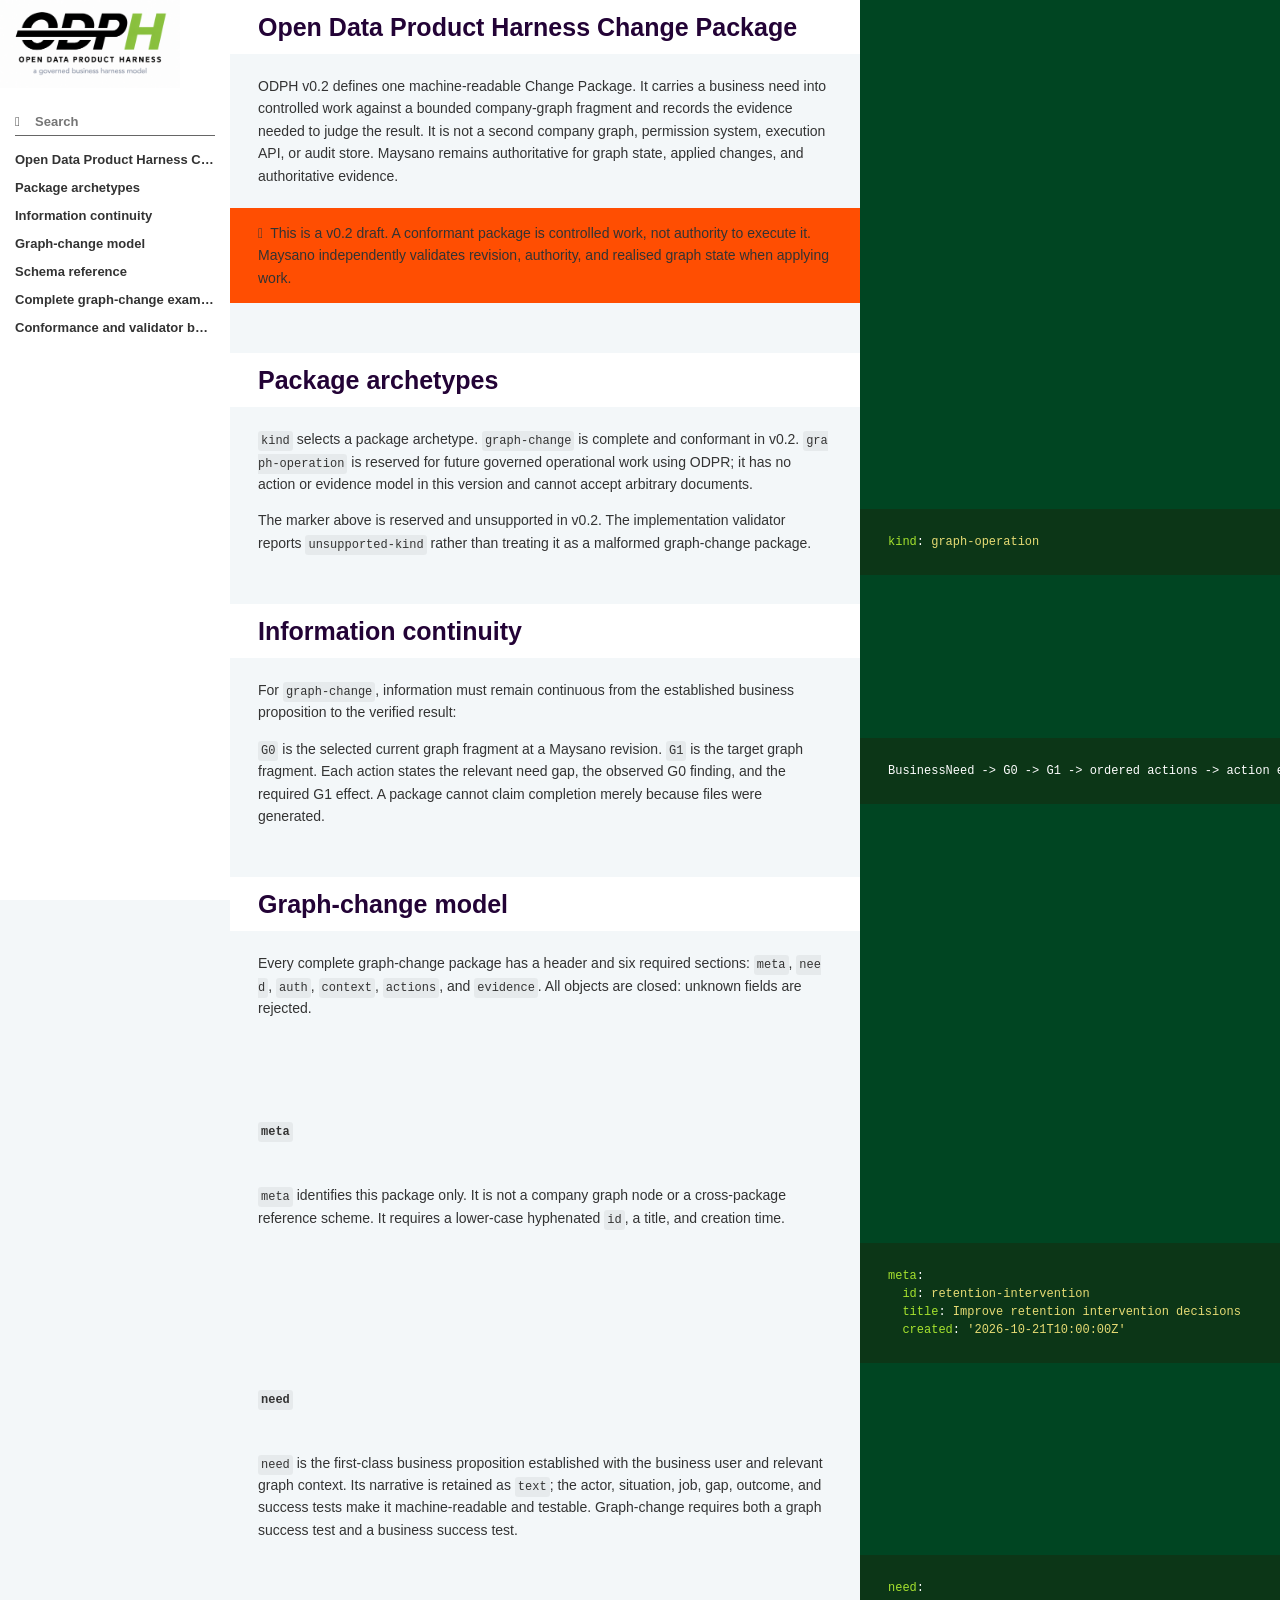
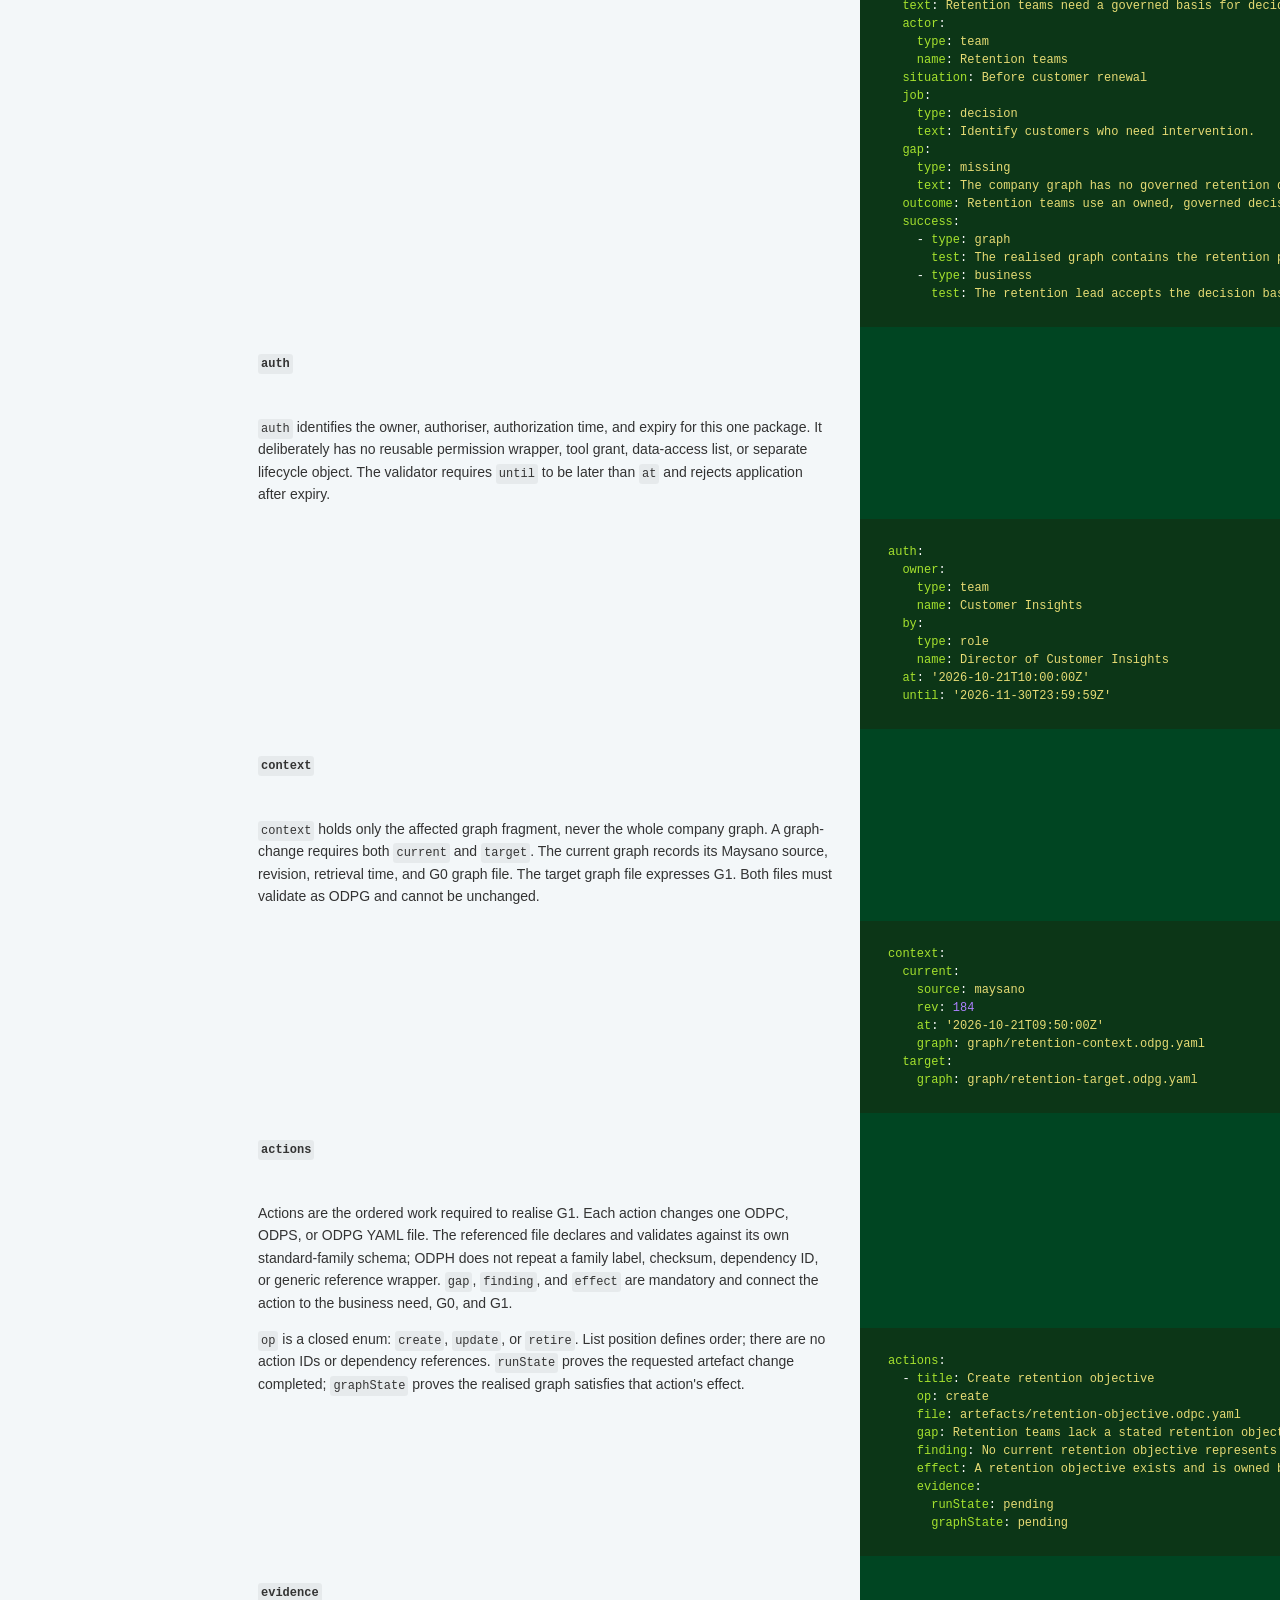
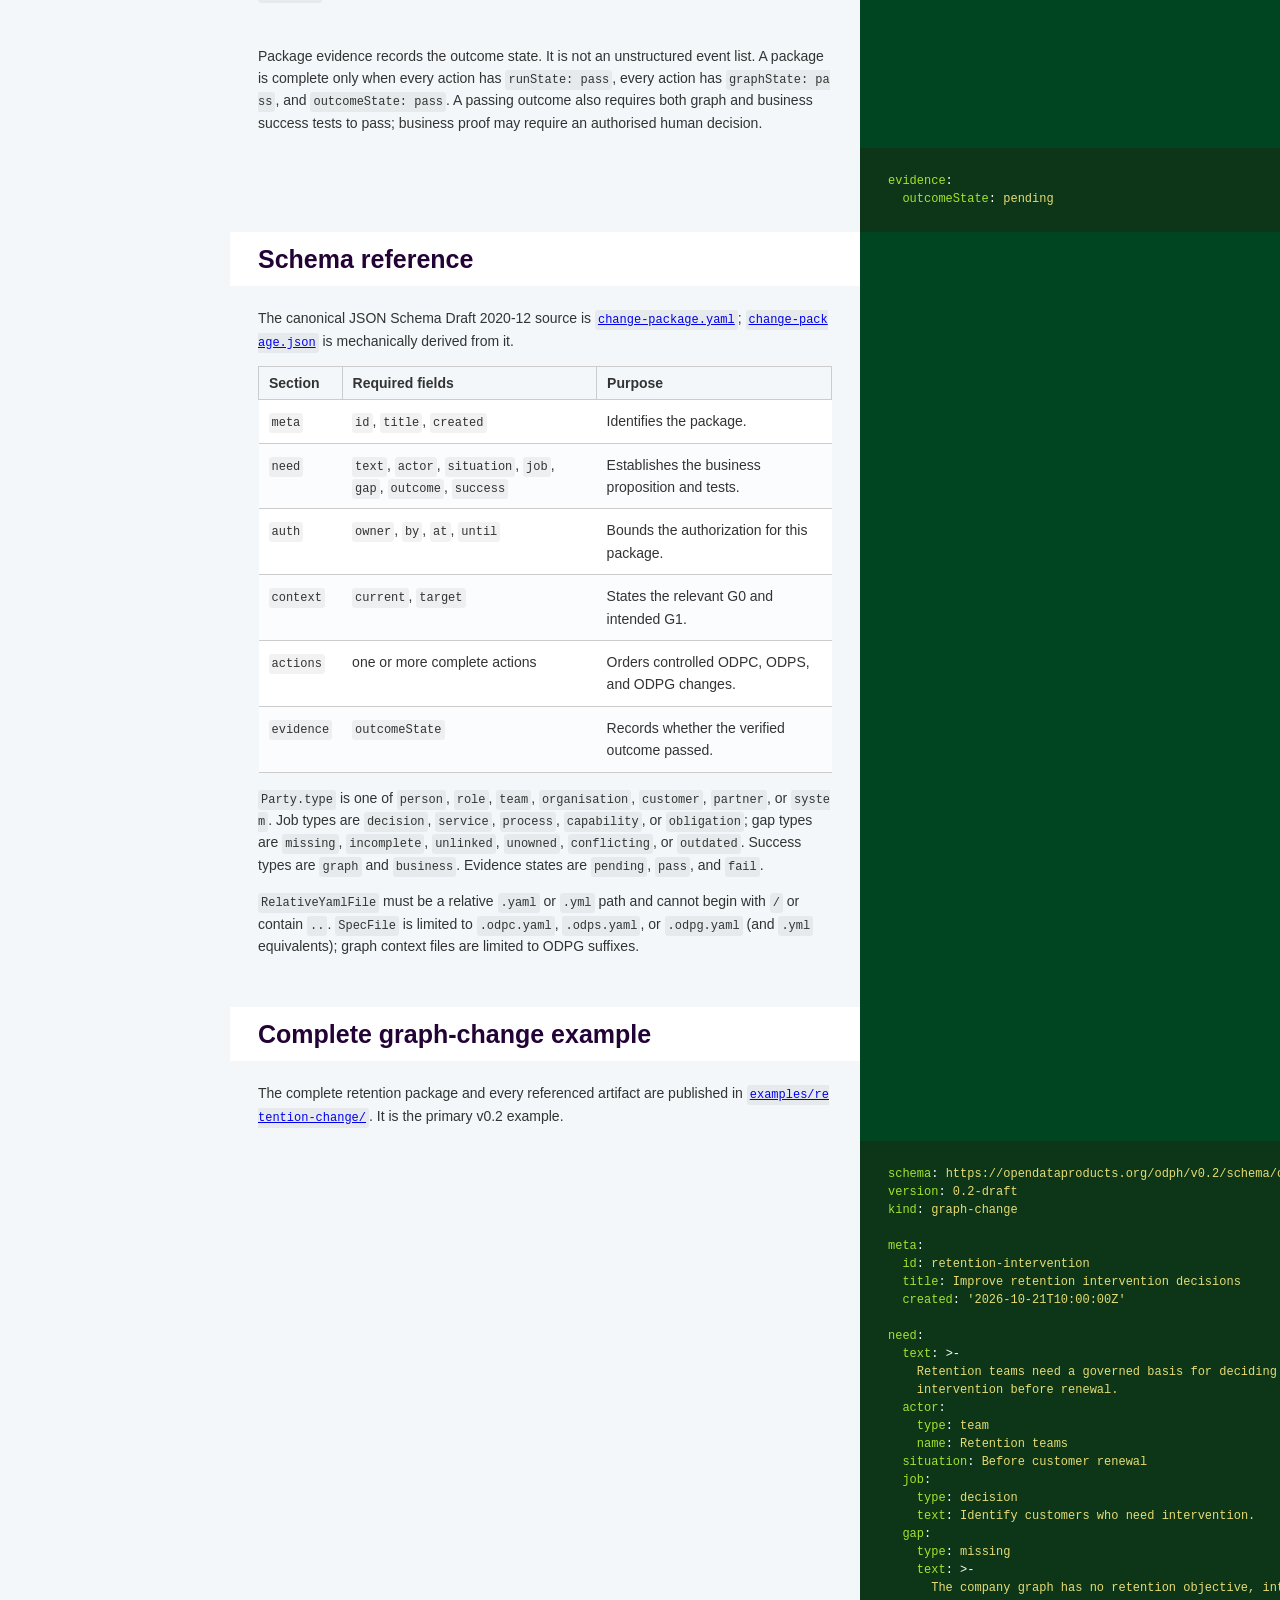
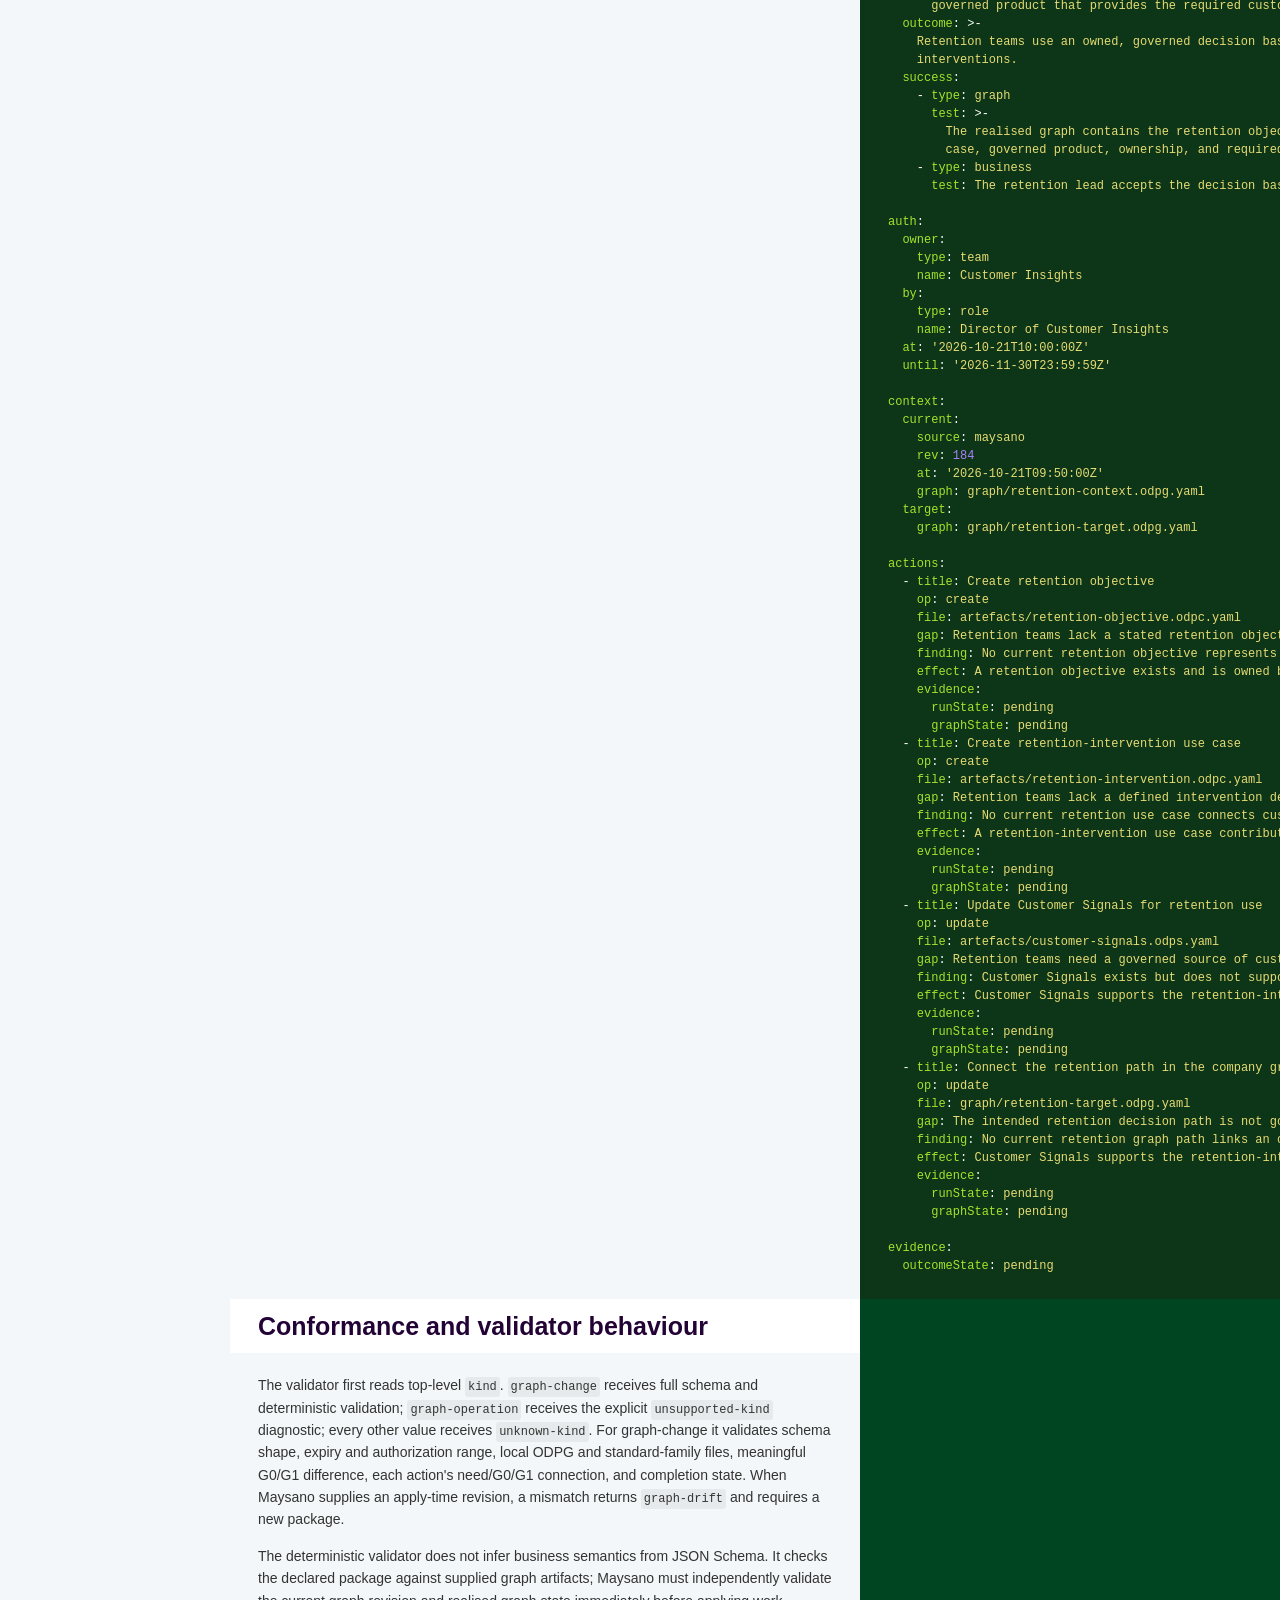
==== commit 73aa2af4: "deploy: ea2cd4264ac1a9d88433bdc5e4483b06f50b3f4d" ====
--- a/index.html
+++ b/index.html
@@ -3,22 +3,22 @@
 <html>
   <head>
     <meta charset="utf-8">
-    <meta property="og:title" content="Open Data Product Harness - Version 0.1 Draft" />
+    <meta property="og:title" content="Open Data Product Harness Change Package - v0.2 Draft" />
     <meta property="og:url" content="https://opendataproducts.org/odph-v1.0" />
     <meta property="og:type" content="website" />
     <meta property="og:image" content="https://opendataproducts.org/odph-v1.0/images/specs.jpeg" />
     <meta property="og:description" 
-    content="Open Data Product Harness (ODPH) 0.1 Draft defines a bounded, evidence-oriented interchange model for governed human and agent work." />
+    content="Open Data Product Harness (ODPH) v0.2 Draft defines a machine-readable Change Package for controlled company-graph work." />
     <meta name="twitter:card" content="summary_large_image" />
-    <meta name="twitter:title" content="Open Data Product Harness - Version 0.1 Draft" />
-    <meta name="twitter:description" content="Open Data Product Harness (ODPH) 0.1 Draft defines a bounded, evidence-oriented interchange model for governed human and agent work." />
+    <meta name="twitter:title" content="Open Data Product Harness Change Package - v0.2 Draft" />
+    <meta name="twitter:description" content="Open Data Product Harness (ODPH) v0.2 Draft defines a machine-readable Change Package for controlled company-graph work." />
     <meta name="twitter:image" content="https://opendataproducts.org/odph-v1.0/images/specs.jpeg" />
     <meta content="IE=edge,chrome=1" http-equiv="X-UA-Compatible">
     <link rel="icon" type="image/png" sizes="512x512" href="images/favicon-86a2677d.png">
     <link rel="apple-touch-icon" sizes="512x512" href="images/favicon-86a2677d.png">
     <meta name="viewport" content="width=device-width, initial-scale=1, maximum-scale=1">
 
-    <title>Business Harness Model</title>
+    <title>Open Data Product Harness Change Package | ODPH v0.2</title>
 
 
     <style media="screen">
@@ -328,1452 +328,251 @@
         <ul class="search-results"></ul>
       <ul id="toc" class="toc-list-h1">
           <li>
-            <a href="#business-harness-model" class="toc-h1 toc-link" data-title="Business Harness Model">Business Harness Model</a>
+            <a href="#open-data-product-harness-change-package" class="toc-h1 toc-link" data-title="Open Data Product Harness Change Package">Open Data Product Harness Change Package</a>
+          </li>
+          <li>
+            <a href="#package-archetypes" class="toc-h1 toc-link" data-title="Package archetypes">Package archetypes</a>
+          </li>
+          <li>
+            <a href="#information-continuity" class="toc-h1 toc-link" data-title="Information continuity">Information continuity</a>
+          </li>
+          <li>
+            <a href="#graph-change-model" class="toc-h1 toc-link" data-title="Graph-change model">Graph-change model</a>
               <ul class="toc-list-h2">
                   <li>
-                    <a href="#overview" class="toc-h2 toc-link" data-title="Overview">Overview</a>
+                    <a href="#meta" class="toc-h2 toc-link" data-title="meta"><code>meta</code></a>
+                  </li>
+                  <li>
+                    <a href="#need" class="toc-h2 toc-link" data-title="need"><code>need</code></a>
+                  </li>
+                  <li>
+                    <a href="#auth" class="toc-h2 toc-link" data-title="auth"><code>auth</code></a>
+                  </li>
+                  <li>
+                    <a href="#context" class="toc-h2 toc-link" data-title="context"><code>context</code></a>
+                  </li>
+                  <li>
+                    <a href="#actions" class="toc-h2 toc-link" data-title="actions"><code>actions</code></a>
+                  </li>
+                  <li>
+                    <a href="#evidence" class="toc-h2 toc-link" data-title="evidence"><code>evidence</code></a>
                   </li>
               </ul>
           </li>
           <li>
-            <a href="#harness-package-skeleton" class="toc-h1 toc-link" data-title="Harness package skeleton">Harness package skeleton</a>
-              <ul class="toc-list-h2">
-                  <li>
-                    <a href="#how-the-top-level-objects-are-combined" class="toc-h2 toc-link" data-title="How the top-level objects are combined">How the top-level objects are combined</a>
-                  </li>
-              </ul>
-          </li>
-          <li>
-            <a href="#model-map" class="toc-h1 toc-link" data-title="Model map">Model map</a>
-              <ul class="toc-list-h2">
-                  <li>
-                    <a href="#how-the-top-level-objects-connect" class="toc-h2 toc-link" data-title="How the top-level objects connect">How the top-level objects connect</a>
-                  </li>
-              </ul>
-          </li>
-          <li>
-            <a href="#business-need" class="toc-h1 toc-link" data-title="Business Need">Business Need</a>
-              <ul class="toc-list-h2">
-                  <li>
-                    <a href="#common-object-contract" class="toc-h2 toc-link" data-title="Common object contract">Common object contract</a>
-                  </li>
-                  <li>
-                    <a href="#reference" class="toc-h2 toc-link" data-title="Reference">Reference</a>
-                  </li>
-                  <li>
-                    <a href="#boundary" class="toc-h2 toc-link" data-title="Boundary">Boundary</a>
-                  </li>
-                  <li>
-                    <a href="#contextpackage" class="toc-h2 toc-link" data-title="ContextPackage">ContextPackage</a>
-                  </li>
-                  <li>
-                    <a href="#mandate" class="toc-h2 toc-link" data-title="Mandate">Mandate</a>
-                  </li>
-                  <li>
-                    <a href="#workenvelope" class="toc-h2 toc-link" data-title="WorkEnvelope">WorkEnvelope</a>
-                  </li>
-              </ul>
-          </li>
-          <li>
-            <a href="#actions" class="toc-h1 toc-link" data-title="Actions">Actions</a>
-              <ul class="toc-list-h2">
-                  <li>
-                    <a href="#executionpackage-optional" class="toc-h2 toc-link" data-title="ExecutionPackage (optional)">ExecutionPackage (optional)</a>
-                  </li>
-                  <li>
-                    <a href="#executionrequest" class="toc-h2 toc-link" data-title="ExecutionRequest">ExecutionRequest</a>
-                  </li>
-              </ul>
-          </li>
-          <li>
-            <a href="#evidence" class="toc-h1 toc-link" data-title="Evidence">Evidence</a>
-              <ul class="toc-list-h2">
-                  <li>
-                    <a href="#evidenceevent" class="toc-h2 toc-link" data-title="EvidenceEvent">EvidenceEvent</a>
-                  </li>
-              </ul>
-          </li>
-          <li>
-            <a href="#system-boundaries" class="toc-h1 toc-link" data-title="System boundaries">System boundaries</a>
-              <ul class="toc-list-h2">
-                  <li>
-                    <a href="#architecture-and-responsibilities" class="toc-h2 toc-link" data-title="Architecture and responsibilities">Architecture and responsibilities</a>
-                  </li>
-              </ul>
-          </li>
-          <li>
-            <a href="#change-control-delivery" class="toc-h1 toc-link" data-title="Change-control delivery">Change-control delivery</a>
-              <ul class="toc-list-h2">
-                  <li>
-                    <a href="#changeaction" class="toc-h2 toc-link" data-title="ChangeAction">ChangeAction</a>
-                  </li>
-                  <li>
-                    <a href="#changetask" class="toc-h2 toc-link" data-title="ChangeTask">ChangeTask</a>
-                  </li>
-                  <li>
-                    <a href="#specification-artefacts" class="toc-h2 toc-link" data-title="Specification artefacts">Specification artefacts</a>
-                  </li>
-                  <li>
-                    <a href="#guided-workflow-execution" class="toc-h2 toc-link" data-title="Guided workflow execution">Guided workflow execution</a>
-                  </li>
-                  <li>
-                    <a href="#change-task-execution" class="toc-h2 toc-link" data-title="Change Task execution">Change Task execution</a>
-                  </li>
-                  <li>
-                    <a href="#generic-change-chain-example" class="toc-h2 toc-link" data-title="Generic change-chain example">Generic change-chain example</a>
-                  </li>
-              </ul>
-          </li>
-          <li>
-            <a href="#reference-and-delivery" class="toc-h1 toc-link" data-title="Reference and delivery">Reference and delivery</a>
-              <ul class="toc-list-h2">
-                  <li>
-                    <a href="#schema-reference" class="toc-h2 toc-link" data-title="Schema reference">Schema reference</a>
-                  </li>
-                  <li>
-                    <a href="#validation-and-runtime-checks" class="toc-h2 toc-link" data-title="Validation and runtime checks">Validation and runtime checks</a>
-                  </li>
-                  <li>
-                    <a href="#published-contract-and-examples" class="toc-h2 toc-link" data-title="Published contract and examples">Published contract and examples</a>
-                  </li>
-              </ul>
+            <a href="#schema-reference" class="toc-h1 toc-link" data-title="Schema reference">Schema reference</a>
+          </li>
+          <li>
+            <a href="#complete-graph-change-example" class="toc-h1 toc-link" data-title="Complete graph-change example">Complete graph-change example</a>
+          </li>
+          <li>
+            <a href="#conformance-and-validator-behaviour" class="toc-h1 toc-link" data-title="Conformance and validator behaviour">Conformance and validator behaviour</a>
           </li>
       </ul>
     </div>
     <div class="page-wrapper">
       <div class="dark-box"></div>
       <div class="content">
-        <h1 id='business-harness-model'>Business Harness Model</h1><h2 id='overview'>Overview</h2>
-<p>ODPH v0.2 governs bounded change work around versioned business specifications. A delivery packages independently addressable top-level objects: the six governed-work objects below plus <code>ChangeAction</code> and <code>ChangeTask</code>. A conforming implementation must make the six concerns visible before it represents a business change as ready to submit.</p>
-
-<aside class="warning">This is pre-release material. Direct v0.2 workflows perform ordered, resource-level Maysano writes. They are not multi-action atomic and do not roll back automatically.</aside>
-<h1 id='harness-package-skeleton'>Harness package skeleton</h1><h2 id='how-the-top-level-objects-are-combined'>How the top-level objects are combined</h2>
-<p>A Business Harness package is a reader view of one governed business change. It groups collections of independently valid peer top-level objects by the question they answer: <strong>why</strong>, <strong>how</strong>, or <strong>what proves the result</strong>. The group-level <code>metadata</code> explains the group; it does not create a ninth schema kind, grant authority, or replace the contained objects.</p>
-<div class="highlight"><pre class="highlight yaml tab-yaml"><code><span class="na">package</span><span class="pi">:</span>
-  <span class="na">businessNeed</span><span class="pi">:</span>
-    <span class="na">metadata</span><span class="pi">:</span>
-      <span class="na">answers</span><span class="pi">:</span> <span class="s">Why is this change needed, permitted, and bounded?</span>
-      <span class="na">decision</span><span class="pi">:</span> <span class="s">Reserve contact-centre capacity before eligible customers reach their service-term end date.</span>
-      <span class="na">desiredOutcome</span><span class="pi">:</span> <span class="s">A reviewed capacity plan and the supporting data products are accepted for use in weekly planning.</span>
-    <span class="na">contextPackages</span><span class="pi">:</span>
-      <span class="pi">-</span> <span class="na">kind</span><span class="pi">:</span> <span class="s">ContextPackage</span>
-        <span class="na">content</span><span class="pi">:</span> <span class="s">Current graph revision, forecast demand, capacity data quality, and unresolved planning assumptions.</span>
-    <span class="na">mandates</span><span class="pi">:</span>
-      <span class="pi">-</span> <span class="na">kind</span><span class="pi">:</span> <span class="s">Mandate</span>
-        <span class="na">content</span><span class="pi">:</span> <span class="s">Durable authority for customer-service capacity planning; excludes customer contact and operational dispatch.</span>
-    <span class="na">workEnvelopes</span><span class="pi">:</span>
-      <span class="pi">-</span> <span class="na">kind</span><span class="pi">:</span> <span class="s">WorkEnvelope</span>
-        <span class="na">content</span><span class="pi">:</span> <span class="s">A reviewed weekly capacity plan with demand assumptions, review slots, owner, expiry, and acceptance criteria.</span>
-
-  <span class="na">actions</span><span class="pi">:</span>
-    <span class="na">metadata</span><span class="pi">:</span>
-      <span class="na">answers</span><span class="pi">:</span> <span class="s">How will the agreed change be carried out?</span>
-      <span class="na">rule</span><span class="pi">:</span> <span class="s">No external write occurs until the proposed action is approved.</span>
-    <span class="na">executionRequests</span><span class="pi">:</span>
-      <span class="pi">-</span> <span class="na">kind</span><span class="pi">:</span> <span class="s">ExecutionRequest</span>
-        <span class="na">content</span><span class="pi">:</span> <span class="s">Submit the reviewed capacity-planning change to Maysano.</span>
-    <span class="na">changeTasks</span><span class="pi">:</span>
-      <span class="pi">-</span> <span class="na">kind</span><span class="pi">:</span> <span class="s">ChangeTask</span>
-        <span class="na">content</span><span class="pi">:</span> <span class="s">The dependency-ordered set of specification changes required for the capacity plan.</span>
-    <span class="na">changeActions</span><span class="pi">:</span>
-      <span class="pi">-</span> <span class="na">kind</span><span class="pi">:</span> <span class="s">ChangeAction</span>
-        <span class="na">content</span><span class="pi">:</span> <span class="s">One checksum-verified create or update of an ODPC, ODPS, or ODPG file.</span>
-    <span class="na">executionPackages</span><span class="pi">:</span>
-      <span class="pi">-</span> <span class="na">kind</span><span class="pi">:</span> <span class="s">ExecutionPackage</span>
-        <span class="na">optional</span><span class="pi">:</span> <span class="no">true</span>
-        <span class="na">content</span><span class="pi">:</span> <span class="s">Use only when a complex action plan needs separate review; otherwise the WorkEnvelope and ChangeTask are sufficient.</span>
-
-  <span class="na">evidence</span><span class="pi">:</span>
-    <span class="na">metadata</span><span class="pi">:</span>
-      <span class="na">answers</span><span class="pi">:</span> <span class="s">What proves what was considered, approved, done, and returned?</span>
-    <span class="na">evidenceEvents</span><span class="pi">:</span>
-      <span class="pi">-</span> <span class="na">kind</span><span class="pi">:</span> <span class="s">EvidenceEvent</span>
-        <span class="na">content</span><span class="pi">:</span> <span class="s">Context revision and retrieval time, decisions, approvals, submitted files, returned Maysano versions, and reconciliation outcome.</span>
-</code></pre></div><h1 id='model-map'>Model map</h1><h2 id='how-the-top-level-objects-connect'>How the top-level objects connect</h2>
-<p>The three groups are package metadata, not new schema kinds. Their contents remain independently valid top-level objects: <strong>Business Need</strong> establishes why work is permitted; <strong>Actions</strong> defines how a proposed change is carried out; and <strong>Evidence</strong> records what proves the result. Maysano remains the authority for accepted records, approvals, applied changes, and audit evidence; ODPH prepares, validates, presents, submits, and links the resulting evidence.</p>
-<div class="highlight"><pre class="highlight plaintext"><code>Business Need                         Actions                       Evidence
--------------                         -------                       --------
-ContextPackage -&gt; Mandate             ExecutionRequest             EvidenceEvent[]
-                  -&gt; WorkEnvelope     ChangeTask -&gt; ChangeAction[]       ^
-                                     (ExecutionPackage: optional)        |
-                                                                    proof of all groups
+        <h1 id='open-data-product-harness-change-package'>Open Data Product Harness Change Package</h1>
+<p>ODPH v0.2 defines one machine-readable Change Package. It carries a business need into controlled work against a bounded company-graph fragment and records the evidence needed to judge the result. It is not a second company graph, permission system, execution API, or audit store. Maysano remains authoritative for graph state, applied changes, and authoritative evidence.</p>
+
+<aside class="warning">This is a v0.2 draft. A conformant package is controlled work, not authority to execute it. Maysano independently validates revision, authority, and realised graph state when applying work.</aside>
+<h1 id='package-archetypes'>Package archetypes</h1>
+<p><code>kind</code> selects a package archetype. <code>graph-change</code> is complete and conformant in v0.2. <code>graph-operation</code> is reserved for future governed operational work using ODPR; it has no action or evidence model in this version and cannot accept arbitrary documents.</p>
+<div class="highlight"><pre class="highlight yaml tab-yaml"><code><span class="na">kind</span><span class="pi">:</span> <span class="s">graph-operation</span>
 </code></pre></div>
+<p>The marker above is reserved and unsupported in v0.2. The implementation validator reports <code>unsupported-kind</code> rather than treating it as a malformed graph-change package.</p>
+<h1 id='information-continuity'>Information continuity</h1>
+<p>For <code>graph-change</code>, information must remain continuous from the established business proposition to the verified result:</p>
+<div class="highlight"><pre class="highlight plaintext"><code>BusinessNeed -&gt; G0 -&gt; G1 -&gt; ordered actions -&gt; action evidence -&gt; verified outcome
+</code></pre></div>
+<p><code>G0</code> is the selected current graph fragment at a Maysano revision. <code>G1</code> is the target graph fragment. Each action states the relevant need gap, the observed G0 finding, and the required G1 effect. A package cannot claim completion merely because files were generated.</p>
+<h1 id='graph-change-model'>Graph-change model</h1>
+<p>Every complete graph-change package has a header and six required sections: <code>meta</code>, <code>need</code>, <code>auth</code>, <code>context</code>, <code>actions</code>, and <code>evidence</code>. All objects are closed: unknown fields are rejected.</p>
+<h2 id='meta'><code>meta</code></h2>
+<p><code>meta</code> identifies this package only. It is not a company graph node or a cross-package reference scheme. It requires a lower-case hyphenated <code>id</code>, a title, and creation time.</p>
+<div class="highlight"><pre class="highlight yaml tab-yaml"><code><span class="na">meta</span><span class="pi">:</span>
+  <span class="na">id</span><span class="pi">:</span> <span class="s">retention-intervention</span>
+  <span class="na">title</span><span class="pi">:</span> <span class="s">Improve retention intervention decisions</span>
+  <span class="na">created</span><span class="pi">:</span> <span class="s1">'</span><span class="s">2026-10-21T10:00:00Z'</span>
+</code></pre></div><h2 id='need'><code>need</code></h2>
+<p><code>need</code> is the first-class business proposition established with the business user and relevant graph context. Its narrative is retained as <code>text</code>; the actor, situation, job, gap, outcome, and success tests make it machine-readable and testable. Graph-change requires both a graph success test and a business success test.</p>
+<div class="highlight"><pre class="highlight yaml tab-yaml"><code><span class="na">need</span><span class="pi">:</span>
+  <span class="na">text</span><span class="pi">:</span> <span class="s">Retention teams need a governed basis for deciding customer interventions.</span>
+  <span class="na">actor</span><span class="pi">:</span>
+    <span class="na">type</span><span class="pi">:</span> <span class="s">team</span>
+    <span class="na">name</span><span class="pi">:</span> <span class="s">Retention teams</span>
+  <span class="na">situation</span><span class="pi">:</span> <span class="s">Before customer renewal</span>
+  <span class="na">job</span><span class="pi">:</span>
+    <span class="na">type</span><span class="pi">:</span> <span class="s">decision</span>
+    <span class="na">text</span><span class="pi">:</span> <span class="s">Identify customers who need intervention.</span>
+  <span class="na">gap</span><span class="pi">:</span>
+    <span class="na">type</span><span class="pi">:</span> <span class="s">missing</span>
+    <span class="na">text</span><span class="pi">:</span> <span class="s">The company graph has no governed retention decision path.</span>
+  <span class="na">outcome</span><span class="pi">:</span> <span class="s">Retention teams use an owned, governed decision basis.</span>
+  <span class="na">success</span><span class="pi">:</span>
+    <span class="pi">-</span> <span class="na">type</span><span class="pi">:</span> <span class="s">graph</span>
+      <span class="na">test</span><span class="pi">:</span> <span class="s">The realised graph contains the retention path.</span>
+    <span class="pi">-</span> <span class="na">type</span><span class="pi">:</span> <span class="s">business</span>
+      <span class="na">test</span><span class="pi">:</span> <span class="s">The retention lead accepts the decision basis for operational use.</span>
+</code></pre></div><h2 id='auth'><code>auth</code></h2>
+<p><code>auth</code> identifies the owner, authoriser, authorization time, and expiry for this one package. It deliberately has no reusable permission wrapper, tool grant, data-access list, or separate lifecycle object. The validator requires <code>until</code> to be later than <code>at</code> and rejects application after expiry.</p>
+<div class="highlight"><pre class="highlight yaml tab-yaml"><code><span class="na">auth</span><span class="pi">:</span>
+  <span class="na">owner</span><span class="pi">:</span>
+    <span class="na">type</span><span class="pi">:</span> <span class="s">team</span>
+    <span class="na">name</span><span class="pi">:</span> <span class="s">Customer Insights</span>
+  <span class="na">by</span><span class="pi">:</span>
+    <span class="na">type</span><span class="pi">:</span> <span class="s">role</span>
+    <span class="na">name</span><span class="pi">:</span> <span class="s">Director of Customer Insights</span>
+  <span class="na">at</span><span class="pi">:</span> <span class="s1">'</span><span class="s">2026-10-21T10:00:00Z'</span>
+  <span class="na">until</span><span class="pi">:</span> <span class="s1">'</span><span class="s">2026-11-30T23:59:59Z'</span>
+</code></pre></div><h2 id='context'><code>context</code></h2>
+<p><code>context</code> holds only the affected graph fragment, never the whole company graph. A graph-change requires both <code>current</code> and <code>target</code>. The current graph records its Maysano source, revision, retrieval time, and G0 graph file. The target graph file expresses G1. Both files must validate as ODPG and cannot be unchanged.</p>
+<div class="highlight"><pre class="highlight yaml tab-yaml"><code><span class="na">context</span><span class="pi">:</span>
+  <span class="na">current</span><span class="pi">:</span>
+    <span class="na">source</span><span class="pi">:</span> <span class="s">maysano</span>
+    <span class="na">rev</span><span class="pi">:</span> <span class="m">184</span>
+    <span class="na">at</span><span class="pi">:</span> <span class="s1">'</span><span class="s">2026-10-21T09:50:00Z'</span>
+    <span class="na">graph</span><span class="pi">:</span> <span class="s">graph/retention-context.odpg.yaml</span>
+  <span class="na">target</span><span class="pi">:</span>
+    <span class="na">graph</span><span class="pi">:</span> <span class="s">graph/retention-target.odpg.yaml</span>
+</code></pre></div><h2 id='actions'><code>actions</code></h2>
+<p>Actions are the ordered work required to realise G1. Each action changes one ODPC, ODPS, or ODPG YAML file. The referenced file declares and validates against its own standard-family schema; ODPH does not repeat a family label, checksum, dependency ID, or generic reference wrapper. <code>gap</code>, <code>finding</code>, and <code>effect</code> are mandatory and connect the action to the business need, G0, and G1.</p>
+<div class="highlight"><pre class="highlight yaml tab-yaml"><code><span class="na">actions</span><span class="pi">:</span>
+  <span class="pi">-</span> <span class="na">title</span><span class="pi">:</span> <span class="s">Create retention objective</span>
+    <span class="na">op</span><span class="pi">:</span> <span class="s">create</span>
+    <span class="na">file</span><span class="pi">:</span> <span class="s">artefacts/retention-objective.odpc.yaml</span>
+    <span class="na">gap</span><span class="pi">:</span> <span class="s">Retention teams lack a stated retention objective.</span>
+    <span class="na">finding</span><span class="pi">:</span> <span class="s">No current retention objective represents preventable customer churn.</span>
+    <span class="na">effect</span><span class="pi">:</span> <span class="s">A retention objective exists and is owned by Customer Insights.</span>
+    <span class="na">evidence</span><span class="pi">:</span>
+      <span class="na">runState</span><span class="pi">:</span> <span class="s">pending</span>
+      <span class="na">graphState</span><span class="pi">:</span> <span class="s">pending</span>
+</code></pre></div>
+<p><code>op</code> is a closed enum: <code>create</code>, <code>update</code>, or <code>retire</code>. List position defines order; there are no action IDs or dependency references. <code>runState</code> proves the requested artefact change completed; <code>graphState</code> proves the realised graph satisfies that action&#39;s effect.</p>
+<h2 id='evidence'><code>evidence</code></h2>
+<p>Package evidence records the outcome state. It is not an unstructured event list. A package is complete only when every action has <code>runState: pass</code>, every action has <code>graphState: pass</code>, and <code>outcomeState: pass</code>. A passing outcome also requires both graph and business success tests to pass; business proof may require an authorised human decision.</p>
+<div class="highlight"><pre class="highlight yaml tab-yaml"><code><span class="na">evidence</span><span class="pi">:</span>
+  <span class="na">outcomeState</span><span class="pi">:</span> <span class="s">pending</span>
+</code></pre></div><h1 id='schema-reference'>Schema reference</h1>
+<p>The canonical JSON Schema Draft 2020-12 source is <a href="odph-v0.2/schema/change-package.yaml"><code>change-package.yaml</code></a>; <a href="odph-v0.2/schema/change-package.json"><code>change-package.json</code></a> is mechanically derived from it.</p>
+
 <table>
-<thead>
-<tr>
-<th>Group</th>
-<th>Object kind</th>
-<th>Question it answers</th>
-<th>It must not become</th>
-</tr>
-</thead>
+<thead><tr><th>Section</th><th>Required fields</th><th>Purpose</th></tr></thead>
 <tbody>
-<tr>
-<td>Business Need</td>
-<td><code>ContextPackage</code></td>
-<td>What was known, from which versions, and how fresh was it?</td>
-<td>A shadow copy of the portfolio.</td>
-</tr>
-<tr>
-<td>Business Need</td>
-<td><code>Mandate</code></td>
-<td>What is the durable business boundary for this area?</td>
-<td>A task-level permission or an implicit tool grant.</td>
-</tr>
-<tr>
-<td>Business Need</td>
-<td><code>WorkEnvelope</code></td>
-<td>What narrowly bounded assignment is permitted now?</td>
-<td>A way to expand the mandate.</td>
-</tr>
-<tr>
-<td>Actions</td>
-<td><code>ExecutionPackage</code> (optional)</td>
-<td>Does a complex action plan need separate review?</td>
-<td>Independent authority or an autonomous runbook.</td>
-</tr>
-<tr>
-<td>Actions</td>
-<td><code>ExecutionRequest</code></td>
-<td>Which single external write is proposed?</td>
-<td>An implicit command or embedded business content.</td>
-</tr>
-<tr>
-<td>Actions</td>
-<td><code>ChangeTask</code></td>
-<td>How are related specification changes ordered and reviewed?</td>
-<td>The business rationale or a claim of all-or-nothing execution.</td>
-</tr>
-<tr>
-<td>Actions</td>
-<td><code>ChangeAction</code></td>
-<td>Which one versioned specification file is created or updated?</td>
-<td>An embedded business object or a generic relationship command.</td>
-</tr>
-<tr>
-<td>Evidence</td>
-<td><code>EvidenceEvent</code></td>
-<td>What proves what was considered, decided, attempted, and returned?</td>
-<td>A claim of immutable retention or a second system of record.</td>
-</tr>
+<tr><td><code>meta</code></td><td><code>id</code>, <code>title</code>, <code>created</code></td><td>Identifies the package.</td></tr>
+<tr><td><code>need</code></td><td><code>text</code>, <code>actor</code>, <code>situation</code>, <code>job</code>, <code>gap</code>, <code>outcome</code>, <code>success</code></td><td>Establishes the business proposition and tests.</td></tr>
+<tr><td><code>auth</code></td><td><code>owner</code>, <code>by</code>, <code>at</code>, <code>until</code></td><td>Bounds the authorization for this package.</td></tr>
+<tr><td><code>context</code></td><td><code>current</code>, <code>target</code></td><td>States the relevant G0 and intended G1.</td></tr>
+<tr><td><code>actions</code></td><td>one or more complete actions</td><td>Orders controlled ODPC, ODPS, and ODPG changes.</td></tr>
+<tr><td><code>evidence</code></td><td><code>outcomeState</code></td><td>Records whether the verified outcome passed.</td></tr>
 </tbody>
 </table>
 
-<p>The package-level order is deliberate: Business Need explains <strong>why</strong>, Actions explains <strong>how</strong>, and Evidence explains <strong>what proves the result</strong>. <code>ExecutionPackage</code> is optional because a <code>WorkEnvelope</code> already defines the business assignment and a <code>ChangeTask</code> already orders the delivery work.</p>
-<h1 id='business-need'>Business Need</h1><h3 id='common-object-contract'>Common object contract</h3>
-<p>The six governed-work objects—<code>ContextPackage</code>, <code>Mandate</code>, <code>WorkEnvelope</code>, <code>ExecutionPackage</code>, <code>ExecutionRequest</code>, and <code>EvidenceEvent</code>—are composed with the <code>CommonObject</code> definition. Identity, human-readable purpose, and provenance are grouped rather than flattened into every object.</p>
-
-<table>
-<thead>
-<tr>
-<th>Element name</th>
-<th>Type</th>
-<th>Options</th>
-<th>Description</th>
-</tr>
-</thead>
-<tbody>
-<tr>
-<td><code>kind</code></td>
-<td>string</td>
-<td>Required; constrained by object definition</td>
-<td>Discriminator for the top-level object kind. Each object table names its permitted constant value.</td>
-</tr>
-<tr>
-<td><code>metadata</code></td>
-<td>object</td>
-<td>Required; closed structure</td>
-<td>Groups object identity, human-readable purpose, and attribution.</td>
-</tr>
-<tr>
-<td><code>metadata.id</code></td>
-<td>string</td>
-<td>Required; minimum length 1</td>
-<td>Stable identifier of this object version. The schema does not impose a global identifier pattern.</td>
-</tr>
-<tr>
-<td><code>metadata.name</code></td>
-<td>object</td>
-<td>Required; one or more language keys</td>
-<td>Human-readable, language-keyed name of the object. Each value is a non-empty string.</td>
-</tr>
-<tr>
-<td><code>metadata.description</code></td>
-<td>object</td>
-<td>Required; one or more language keys</td>
-<td>Human-readable, language-keyed description of the object’s purpose and bounded meaning. Each value is a non-empty string.</td>
-</tr>
-<tr>
-<td><code>metadata.version</code></td>
-<td>integer</td>
-<td>Required; minimum <code>1</code></td>
-<td>Positive version of this ODPH object, used by all object references.</td>
-</tr>
-<tr>
-<td><code>metadata.createdAt</code></td>
-<td>string</td>
-<td>Required; RFC 3339 <code>date-time</code></td>
-<td>Time at which this object version was created.</td>
-</tr>
-<tr>
-<td><code>metadata.actor</code></td>
-<td>string</td>
-<td>Required; minimum length 1</td>
-<td>Attributed creator or producing actor. It is attribution, not authentication proof.</td>
-</tr>
-<tr>
-<td><code>provenance</code></td>
-<td>object</td>
-<td>Required; closed structure</td>
-<td>Groups source observations and relationships without embedding their contents.</td>
-</tr>
-<tr>
-<td><code>provenance.sourceReferences</code></td>
-<td>array of <code>Reference</code></td>
-<td>Required; may be empty</td>
-<td>Versioned source observations or records used when producing the object.</td>
-</tr>
-<tr>
-<td><code>provenance.relationshipReferences</code></td>
-<td>array of <code>Reference</code></td>
-<td>Required; may be empty</td>
-<td>Versioned links to related ODPH objects or governed records.</td>
-</tr>
-</tbody>
-</table>
-<h3 id='reference'>Reference</h3>
-<table>
-<thead>
-<tr>
-<th>Element name</th>
-<th>Type</th>
-<th>Options</th>
-<th>Description</th>
-</tr>
-</thead>
-<tbody>
-<tr>
-<td><code>id</code></td>
-<td>string</td>
-<td>Required; minimum length 1</td>
-<td>Identifier of the referenced object or source.</td>
-</tr>
-<tr>
-<td><code>version</code></td>
-<td>integer</td>
-<td>Required; minimum <code>1</code></td>
-<td>Exact referenced version.</td>
-</tr>
-<tr>
-<td><code>retrievedAt</code></td>
-<td>string</td>
-<td>Optional; RFC 3339 <code>date-time</code></td>
-<td>Retrieval time for an observed source reference.</td>
-</tr>
-<tr>
-<td><code>objectType</code></td>
-<td>string</td>
-<td>Optional</td>
-<td>Source-specific or ODPH object-type label.</td>
-</tr>
-<tr>
-<td><code>uri</code></td>
-<td>string</td>
-<td>Optional; <code>uri-reference</code> format</td>
-<td>Relative or absolute locator for the reference.</td>
-</tr>
-</tbody>
-</table>
-<h3 id='boundary'>Boundary</h3>
-<p><code>Mandate</code>, <code>WorkEnvelope</code>, and <code>ExecutionPackage</code> additionally compose the <code>Boundary</code> definition under their <code>boundary</code> element.</p>
-
-<table>
-<thead>
-<tr>
-<th>Element name</th>
-<th>Type</th>
-<th>Options</th>
-<th>Description</th>
-</tr>
-</thead>
-<tbody>
-<tr>
-<td><code>scope</code></td>
-<td>array of string</td>
-<td>Required; items have minimum length 1</td>
-<td>Declared business scope. A relationship validator must ensure a child boundary does not broaden its parent.</td>
-</tr>
-<tr>
-<td><code>tools</code></td>
-<td>array of string</td>
-<td>Required; items have minimum length 1</td>
-<td>Named local tool or capability boundary. This declaration does not grant access.</td>
-</tr>
-<tr>
-<td><code>dataAccess</code></td>
-<td>array of string</td>
-<td>Required; items have minimum length 1</td>
-<td>Named local data-access boundary. This declaration does not grant data access.</td>
-</tr>
-<tr>
-<td><code>approvalRights</code></td>
-<td>array of string</td>
-<td>Required; items have minimum length 1</td>
-<td>Named local approval boundary. This declaration does not confer approval rights.</td>
-</tr>
-<tr>
-<td><code>authorityLevel</code></td>
-<td>integer</td>
-<td>Required; <code>0</code>–<code>3</code></td>
-<td>Local ordinal used for deterministic comparison only; values have no portable cross-organisation meaning.</td>
-</tr>
-</tbody>
-</table>
-<h2 id='contextpackage'>ContextPackage</h2>
-<p>A <code>ContextPackage</code> is a bounded observation, not a copied catalog. It identifies the retrieval scope, source IDs and versions, retrieval time, freshness, and observed conflicts. Every source observation is attributable to a version and retrieval time; stale or contradictory input must be made visible for human resolution.</p>
-
-<table>
-<thead>
-<tr>
-<th>Element name</th>
-<th>Type</th>
-<th>Options</th>
-<th>Description</th>
-</tr>
-</thead>
-<tbody>
-<tr>
-<td><code>kind</code></td>
-<td>string</td>
-<td>Required; constant <code>ContextPackage</code></td>
-<td>Discriminator for a bounded, attributable context observation. All <code>CommonObject</code> elements are also required.</td>
-</tr>
-<tr>
-<td><code>context</code></td>
-<td>object</td>
-<td>Required; closed structure</td>
-<td>Groups the scope, freshness, and conflict statement for this observation.</td>
-</tr>
-<tr>
-<td><code>context.retrievalScope</code></td>
-<td>object</td>
-<td>Required; open structure</td>
-<td>Source-specific description of the retrieved objectives, use cases, data products, graph revision, or other bounded slice.</td>
-</tr>
-<tr>
-<td><code>context.freshness</code></td>
-<td>string</td>
-<td>Required; <code>fresh</code>, <code>stale</code>, or <code>unknown</code></td>
-<td>Declared freshness state of this observation. It does not assert a universal source-consistency guarantee.</td>
-</tr>
-<tr>
-<td><code>context.conflicts</code></td>
-<td>array</td>
-<td>Required; may be empty</td>
-<td>Observed conflicts that need resolution. An empty array means no conflict was observed in this snapshot.</td>
-</tr>
-</tbody>
-</table>
-<div class="highlight"><pre class="highlight yaml tab-yaml"><code><span class="na">kind</span><span class="pi">:</span> <span class="s">ContextPackage</span>
-<span class="na">metadata</span><span class="pi">:</span>
-  <span class="na">id</span><span class="pi">:</span> <span class="s">capacity-planning-context</span>
-  <span class="na">name</span><span class="pi">:</span>
-    <span class="na">en</span><span class="pi">:</span> <span class="s">Capacity-planning evidence</span>
-  <span class="na">description</span><span class="pi">:</span>
-    <span class="na">en</span><span class="pi">:</span> <span class="s">Bounded evidence used to decide whether customer-service capacity should be reserved before service terms end.</span>
-  <span class="na">version</span><span class="pi">:</span> <span class="m">1</span>
-  <span class="na">createdAt</span><span class="pi">:</span> <span class="s2">"</span><span class="s">2026-10-20T00:00:00Z"</span>
-  <span class="na">actor</span><span class="pi">:</span> <span class="s">capacity-planning-team</span>
-<span class="na">provenance</span><span class="pi">:</span>
-  <span class="na">sourceReferences</span><span class="pi">:</span>
-    <span class="pi">-</span> <span class="na">id</span><span class="pi">:</span> <span class="s">maysano:graph</span>
-      <span class="na">version</span><span class="pi">:</span> <span class="m">4</span>
-      <span class="na">retrievedAt</span><span class="pi">:</span> <span class="s2">"</span><span class="s">2026-10-20T00:00:00Z"</span>
-  <span class="na">relationshipReferences</span><span class="pi">:</span> <span class="pi">[]</span>
+<p><code>Party.type</code> is one of <code>person</code>, <code>role</code>, <code>team</code>, <code>organisation</code>, <code>customer</code>, <code>partner</code>, or <code>system</code>. Job types are <code>decision</code>, <code>service</code>, <code>process</code>, <code>capability</code>, or <code>obligation</code>; gap types are <code>missing</code>, <code>incomplete</code>, <code>unlinked</code>, <code>unowned</code>, <code>conflicting</code>, or <code>outdated</code>. Success types are <code>graph</code> and <code>business</code>. Evidence states are <code>pending</code>, <code>pass</code>, and <code>fail</code>.</p>
+
+<p><code>RelativeYamlFile</code> must be a relative <code>.yaml</code> or <code>.yml</code> path and cannot begin with <code>/</code> or contain <code>..</code>. <code>SpecFile</code> is limited to <code>.odpc.yaml</code>, <code>.odps.yaml</code>, or <code>.odpg.yaml</code> (and <code>.yml</code> equivalents); graph context files are limited to ODPG suffixes.</p>
+<h1 id='complete-graph-change-example'>Complete graph-change example</h1>
+<p>The complete retention package and every referenced artifact are published in <a href="examples/retention-change/"><code>examples/retention-change/</code></a>. It is the primary v0.2 example.</p>
+<div class="highlight"><pre class="highlight yaml tab-yaml"><code><span class="na">schema</span><span class="pi">:</span> <span class="s">https://opendataproducts.org/odph/v0.2/schema/change-package.yaml</span>
+<span class="na">version</span><span class="pi">:</span> <span class="s">0.2-draft</span>
+<span class="na">kind</span><span class="pi">:</span> <span class="s">graph-change</span>
+
+<span class="na">meta</span><span class="pi">:</span>
+  <span class="na">id</span><span class="pi">:</span> <span class="s">retention-intervention</span>
+  <span class="na">title</span><span class="pi">:</span> <span class="s">Improve retention intervention decisions</span>
+  <span class="na">created</span><span class="pi">:</span> <span class="s1">'</span><span class="s">2026-10-21T10:00:00Z'</span>
+
+<span class="na">need</span><span class="pi">:</span>
+  <span class="na">text</span><span class="pi">:</span> <span class="pi">&gt;-</span>
+    <span class="s">Retention teams need a governed basis for deciding which customers need</span>
+    <span class="s">intervention before renewal.</span>
+  <span class="na">actor</span><span class="pi">:</span>
+    <span class="na">type</span><span class="pi">:</span> <span class="s">team</span>
+    <span class="na">name</span><span class="pi">:</span> <span class="s">Retention teams</span>
+  <span class="na">situation</span><span class="pi">:</span> <span class="s">Before customer renewal</span>
+  <span class="na">job</span><span class="pi">:</span>
+    <span class="na">type</span><span class="pi">:</span> <span class="s">decision</span>
+    <span class="na">text</span><span class="pi">:</span> <span class="s">Identify customers who need intervention.</span>
+  <span class="na">gap</span><span class="pi">:</span>
+    <span class="na">type</span><span class="pi">:</span> <span class="s">missing</span>
+    <span class="na">text</span><span class="pi">:</span> <span class="pi">&gt;-</span>
+      <span class="s">The company graph has no retention objective, intervention use case, or</span>
+      <span class="s">governed product that provides the required customer signals.</span>
+  <span class="na">outcome</span><span class="pi">:</span> <span class="pi">&gt;-</span>
+    <span class="s">Retention teams use an owned, governed decision basis for customer</span>
+    <span class="s">interventions.</span>
+  <span class="na">success</span><span class="pi">:</span>
+    <span class="pi">-</span> <span class="na">type</span><span class="pi">:</span> <span class="s">graph</span>
+      <span class="na">test</span><span class="pi">:</span> <span class="pi">&gt;-</span>
+        <span class="s">The realised graph contains the retention objective, intervention use</span>
+        <span class="s">case, governed product, ownership, and required relationships.</span>
+    <span class="pi">-</span> <span class="na">type</span><span class="pi">:</span> <span class="s">business</span>
+      <span class="na">test</span><span class="pi">:</span> <span class="s">The retention lead accepts the decision basis for operational use.</span>
+
+<span class="na">auth</span><span class="pi">:</span>
+  <span class="na">owner</span><span class="pi">:</span>
+    <span class="na">type</span><span class="pi">:</span> <span class="s">team</span>
+    <span class="na">name</span><span class="pi">:</span> <span class="s">Customer Insights</span>
+  <span class="na">by</span><span class="pi">:</span>
+    <span class="na">type</span><span class="pi">:</span> <span class="s">role</span>
+    <span class="na">name</span><span class="pi">:</span> <span class="s">Director of Customer Insights</span>
+  <span class="na">at</span><span class="pi">:</span> <span class="s1">'</span><span class="s">2026-10-21T10:00:00Z'</span>
+  <span class="na">until</span><span class="pi">:</span> <span class="s1">'</span><span class="s">2026-11-30T23:59:59Z'</span>
+
 <span class="na">context</span><span class="pi">:</span>
-  <span class="na">retrievalScope</span><span class="pi">:</span>
-    <span class="na">graphRevision</span><span class="pi">:</span> <span class="m">4</span>
-    <span class="na">useCaseId</span><span class="pi">:</span> <span class="s">plan-service-delivery</span>
-    <span class="na">dataProductIds</span><span class="pi">:</span>
-      <span class="pi">-</span> <span class="s">primary-data-product</span>
-      <span class="pi">-</span> <span class="s">context-data-product</span>
-  <span class="na">freshness</span><span class="pi">:</span> <span class="s">fresh</span>
-  <span class="na">conflicts</span><span class="pi">:</span>
-    <span class="pi">-</span> <span class="s">The demand forecast is fresh, but its capacity assumptions still require business-owner review.</span>
-</code></pre></div><h2 id='mandate'>Mandate</h2>
-<p>A <code>Mandate</code> is the durable business boundary for an area of work. It names the accountable owner, permitted scope, tools, data access, review rights, authority level, and expiry. ODPH does not mint authority: a local policy match never grants connector, credential, data-access, or external-write rights.</p>
-
-<table>
-<thead>
-<tr>
-<th>Element name</th>
-<th>Type</th>
-<th>Options</th>
-<th>Description</th>
-</tr>
-</thead>
-<tbody>
-<tr>
-<td><code>kind</code></td>
-<td>string</td>
-<td>Required; constant <code>Mandate</code></td>
-<td>Discriminator for a durable business boundary. All <code>CommonObject</code> and <code>Boundary</code> elements are also required.</td>
-</tr>
-<tr>
-<td><code>mandate</code></td>
-<td>object</td>
-<td>Required; closed structure</td>
-<td>Groups the durable business boundary's area, owner, and review expiry.</td>
-</tr>
-<tr>
-<td><code>mandate.businessArea</code></td>
-<td>string</td>
-<td>Required; minimum length 1</td>
-<td>Business area governed by this mandate.</td>
-</tr>
-<tr>
-<td><code>mandate.owner</code></td>
-<td>string</td>
-<td>Required; minimum length 1</td>
-<td>Accountable owner of the durable boundary.</td>
-</tr>
-<tr>
-<td><code>mandate.expiresAt</code></td>
-<td>string</td>
-<td>Required; RFC 3339 <code>date-time</code></td>
-<td>Time after which the mandate must be reviewed or replaced.</td>
-</tr>
-<tr>
-<td><code>boundary</code></td>
-<td><code>Boundary</code> object</td>
-<td>Required</td>
-<td>Local scope, tool, data-access, approval, and authority constraints.</td>
-</tr>
-</tbody>
-</table>
-<div class="highlight"><pre class="highlight yaml tab-yaml"><code><span class="na">kind</span><span class="pi">:</span> <span class="s">Mandate</span>
-<span class="na">metadata</span><span class="pi">:</span>
-  <span class="na">id</span><span class="pi">:</span> <span class="s">customer-capacity-mandate</span>
-  <span class="na">name</span><span class="pi">:</span>
-    <span class="na">en</span><span class="pi">:</span> <span class="s">Customer-service capacity planning</span>
-  <span class="na">description</span><span class="pi">:</span>
-    <span class="na">en</span><span class="pi">:</span> <span class="s">Authority to prepare and review capacity-planning changes; it does not authorise customer contact or operational dispatch.</span>
-  <span class="na">version</span><span class="pi">:</span> <span class="m">1</span>
-  <span class="na">createdAt</span><span class="pi">:</span> <span class="s2">"</span><span class="s">2026-10-20T00:00:00Z"</span>
-  <span class="na">actor</span><span class="pi">:</span> <span class="s">head-of-customer-service</span>
-<span class="na">provenance</span><span class="pi">:</span>
-  <span class="na">sourceReferences</span><span class="pi">:</span> <span class="pi">[]</span>
-  <span class="na">relationshipReferences</span><span class="pi">:</span> <span class="pi">[]</span>
-<span class="na">mandate</span><span class="pi">:</span>
-  <span class="na">businessArea</span><span class="pi">:</span> <span class="s">Customer service capacity planning</span>
-  <span class="na">owner</span><span class="pi">:</span> <span class="s">Head of Customer Service</span>
-  <span class="na">expiresAt</span><span class="pi">:</span> <span class="s2">"</span><span class="s">2027-01-01T00:00:00Z"</span>
-<span class="na">boundary</span><span class="pi">:</span>
-  <span class="na">scope</span><span class="pi">:</span>
-    <span class="pi">-</span> <span class="s">customer-capacity-planning</span>
-  <span class="na">tools</span><span class="pi">:</span>
-    <span class="pi">-</span> <span class="s">maysano.change-proposal</span>
-  <span class="na">dataAccess</span><span class="pi">:</span>
-    <span class="pi">-</span> <span class="s">capacity-planning-context</span>
-  <span class="na">approvalRights</span><span class="pi">:</span>
-    <span class="pi">-</span> <span class="s">reviewed-capacity-plan</span>
-  <span class="na">authorityLevel</span><span class="pi">:</span> <span class="m">1</span>
-</code></pre></div><h2 id='workenvelope'>WorkEnvelope</h2>
-<p>A <code>WorkEnvelope</code> narrows one mandate into one assignment. It states the requested result, accountable owner, allowed subset, and expiry. It may narrow a mandate but must never broaden it; relationship validation must reject a missing mandate version or an expanded boundary.</p>
-
-<table>
-<thead>
-<tr>
-<th>Element name</th>
-<th>Type</th>
-<th>Options</th>
-<th>Description</th>
-</tr>
-</thead>
-<tbody>
-<tr>
-<td><code>kind</code></td>
-<td>string</td>
-<td>Required; constant <code>WorkEnvelope</code></td>
-<td>Discriminator for an assignment-specific boundary. All <code>CommonObject</code> and <code>Boundary</code> elements are also required.</td>
-</tr>
-<tr>
-<td><code>assignment</code></td>
-<td>object</td>
-<td>Required; closed structure</td>
-<td>Groups the assignment's parent mandate, result, owner, and expiry.</td>
-</tr>
-<tr>
-<td><code>assignment.mandateReference</code></td>
-<td><code>Reference</code> object</td>
-<td>Required</td>
-<td>Exact ID and version of the <code>Mandate</code> being narrowed. Relationship validation rejects a missing or broadened parent boundary.</td>
-</tr>
-<tr>
-<td><code>assignment.requestedResult</code></td>
-<td>string</td>
-<td>Required; minimum length 1</td>
-<td>Business result requested for this assignment.</td>
-</tr>
-<tr>
-<td><code>assignment.owner</code></td>
-<td>string</td>
-<td>Required; minimum length 1</td>
-<td>Accountable owner of this assignment.</td>
-</tr>
-<tr>
-<td><code>assignment.expiresAt</code></td>
-<td>string</td>
-<td>Required; RFC 3339 <code>date-time</code></td>
-<td>Time after which the assignment boundary is no longer valid.</td>
-</tr>
-<tr>
-<td><code>boundary</code></td>
-<td><code>Boundary</code> object</td>
-<td>Required</td>
-<td>Local scope, tool, data-access, approval, and authority constraints.</td>
-</tr>
-</tbody>
-</table>
-<div class="highlight"><pre class="highlight yaml tab-yaml"><code><span class="na">kind</span><span class="pi">:</span> <span class="s">WorkEnvelope</span>
-<span class="na">metadata</span><span class="pi">:</span>
-  <span class="na">id</span><span class="pi">:</span> <span class="s">capacity-plan-assignment</span>
-  <span class="na">name</span><span class="pi">:</span>
-    <span class="na">en</span><span class="pi">:</span> <span class="s">Capacity plan before service terms end</span>
-  <span class="na">description</span><span class="pi">:</span>
-    <span class="na">en</span><span class="pi">:</span> <span class="s">Assignment to prepare a reviewed weekly capacity plan for customers likely to require a service change.</span>
-  <span class="na">version</span><span class="pi">:</span> <span class="m">1</span>
-  <span class="na">createdAt</span><span class="pi">:</span> <span class="s2">"</span><span class="s">2026-10-20T00:00:00Z"</span>
-  <span class="na">actor</span><span class="pi">:</span> <span class="s">head-of-customer-service</span>
-<span class="na">provenance</span><span class="pi">:</span>
-  <span class="na">sourceReferences</span><span class="pi">:</span> <span class="pi">[]</span>
-  <span class="na">relationshipReferences</span><span class="pi">:</span>
-    <span class="pi">-</span> <span class="na">id</span><span class="pi">:</span> <span class="s">customer-capacity-mandate</span>
-      <span class="na">version</span><span class="pi">:</span> <span class="m">1</span>
-<span class="na">assignment</span><span class="pi">:</span>
-  <span class="na">mandateReference</span><span class="pi">:</span>
-    <span class="na">id</span><span class="pi">:</span> <span class="s">customer-capacity-mandate</span>
-    <span class="na">version</span><span class="pi">:</span> <span class="m">1</span>
-  <span class="na">requestedResult</span><span class="pi">:</span> <span class="s">Reviewed weekly capacity plan, including demand assumptions, available review slots, and unresolved conflicts.</span>
-  <span class="na">owner</span><span class="pi">:</span> <span class="s">Head of Customer Service</span>
-  <span class="na">expiresAt</span><span class="pi">:</span> <span class="s2">"</span><span class="s">2026-12-01T00:00:00Z"</span>
-<span class="na">boundary</span><span class="pi">:</span>
-  <span class="na">scope</span><span class="pi">:</span>
-    <span class="pi">-</span> <span class="s">customer-capacity-planning</span>
-  <span class="na">tools</span><span class="pi">:</span>
-    <span class="pi">-</span> <span class="s">maysano.change-proposal</span>
-  <span class="na">dataAccess</span><span class="pi">:</span>
-    <span class="pi">-</span> <span class="s">capacity-planning-context</span>
-  <span class="na">approvalRights</span><span class="pi">:</span>
-    <span class="pi">-</span> <span class="s">reviewed-capacity-plan</span>
-  <span class="na">authorityLevel</span><span class="pi">:</span> <span class="m">1</span>
-</code></pre></div><h1 id='actions'>Actions</h1><h2 id='executionpackage-optional'>ExecutionPackage (optional)</h2>
-<p>An <code>ExecutionPackage</code> is an optional, separately reviewable action plan under one work envelope. Use it when the planned steps, dependencies, outputs, timing, and criteria need their own review. Do not create it merely to repeat a <code>WorkEnvelope</code> or <code>ChangeTask</code>.</p>
-
-<table>
-<thead>
-<tr>
-<th>Element name</th>
-<th>Type</th>
-<th>Options</th>
-<th>Description</th>
-</tr>
-</thead>
-<tbody>
-<tr>
-<td><code>kind</code></td>
-<td>string</td>
-<td>Required; constant <code>ExecutionPackage</code></td>
-<td>Discriminator for an optional, separately reviewable action plan. All <code>CommonObject</code> and <code>Boundary</code> elements are also required.</td>
-</tr>
-<tr>
-<td><code>execution</code></td>
-<td>object</td>
-<td>Required; closed structure</td>
-<td>Groups the envelope reference that bounds this execution package.</td>
-</tr>
-<tr>
-<td><code>execution.workEnvelopeReference</code></td>
-<td><code>Reference</code> object</td>
-<td>Required</td>
-<td>Exact ID and version of the <code>WorkEnvelope</code> that bounds this plan.</td>
-</tr>
-<tr>
-<td><code>boundary</code></td>
-<td><code>Boundary</code> object</td>
-<td>Required</td>
-<td>Local scope, tool, data-access, approval, and authority constraints.</td>
-</tr>
-<tr>
-<td><code>plan</code></td>
-<td>object</td>
-<td>Required; closed structure</td>
-<td>Groups steps, outputs, dependencies, timing, and criteria.</td>
-</tr>
-<tr>
-<td><code>plan.plannedSteps</code></td>
-<td>array of string</td>
-<td>Required; items have minimum length 1</td>
-<td>Ordered plan steps. The schema permits an empty array; a profile may impose a stronger minimum.</td>
-</tr>
-<tr>
-<td><code>plan.expectedOutputs</code></td>
-<td>array of string</td>
-<td>Required; items have minimum length 1</td>
-<td>Outputs expected from the planned work. The schema permits an empty array.</td>
-</tr>
-<tr>
-<td><code>plan.dependencies</code></td>
-<td>array of string</td>
-<td>Required; items have minimum length 1</td>
-<td>Named prerequisites or external dependencies. The schema permits an empty array.</td>
-</tr>
-<tr>
-<td><code>plan.timing</code></td>
-<td>string</td>
-<td>Required; minimum length 1</td>
-<td>Human-readable timing constraint for the plan.</td>
-</tr>
-<tr>
-<td><code>plan.acceptanceCriteria</code></td>
-<td>array of string</td>
-<td>Required; items have minimum length 1</td>
-<td>Conditions used to evaluate the planned result. The schema permits an empty array.</td>
-</tr>
-</tbody>
-</table>
-<div class="highlight"><pre class="highlight yaml tab-yaml"><code><span class="na">kind</span><span class="pi">:</span> <span class="s">ExecutionPackage</span>
-<span class="na">metadata</span><span class="pi">:</span>
-  <span class="na">id</span><span class="pi">:</span> <span class="s">capacity-plan-execution</span>
-  <span class="na">name</span><span class="pi">:</span>
-    <span class="na">en</span><span class="pi">:</span> <span class="s">Capacity-plan preparation</span>
-  <span class="na">description</span><span class="pi">:</span>
-    <span class="na">en</span><span class="pi">:</span> <span class="s">Reviewable preparation of a weekly capacity plan and the supporting specification change.</span>
-  <span class="na">version</span><span class="pi">:</span> <span class="m">1</span>
-  <span class="na">createdAt</span><span class="pi">:</span> <span class="s2">"</span><span class="s">2026-10-20T00:00:00Z"</span>
-  <span class="na">actor</span><span class="pi">:</span> <span class="s">capacity-planning-team</span>
-<span class="na">provenance</span><span class="pi">:</span>
-  <span class="na">sourceReferences</span><span class="pi">:</span> <span class="pi">[]</span>
-  <span class="na">relationshipReferences</span><span class="pi">:</span>
-    <span class="pi">-</span> <span class="na">id</span><span class="pi">:</span> <span class="s">capacity-plan-assignment</span>
-      <span class="na">version</span><span class="pi">:</span> <span class="m">1</span>
-<span class="na">execution</span><span class="pi">:</span>
-  <span class="na">workEnvelopeReference</span><span class="pi">:</span>
-    <span class="na">id</span><span class="pi">:</span> <span class="s">capacity-plan-assignment</span>
-    <span class="na">version</span><span class="pi">:</span> <span class="m">1</span>
-<span class="na">boundary</span><span class="pi">:</span>
-  <span class="na">scope</span><span class="pi">:</span>
-    <span class="pi">-</span> <span class="s">customer-capacity-planning</span>
-  <span class="na">tools</span><span class="pi">:</span>
-    <span class="pi">-</span> <span class="s">maysano.change-proposal</span>
-  <span class="na">dataAccess</span><span class="pi">:</span>
-    <span class="pi">-</span> <span class="s">capacity-planning-context</span>
-  <span class="na">approvalRights</span><span class="pi">:</span>
-    <span class="pi">-</span> <span class="s">reviewed-capacity-plan</span>
-  <span class="na">authorityLevel</span><span class="pi">:</span> <span class="m">1</span>
-<span class="na">plan</span><span class="pi">:</span>
-  <span class="na">plannedSteps</span><span class="pi">:</span>
-    <span class="pi">-</span> <span class="s">Confirm the demand forecast, graph revision, and unresolved capacity assumptions.</span>
-    <span class="pi">-</span> <span class="s">Prepare the capacity-planning use case and supporting data-product specifications.</span>
-    <span class="pi">-</span> <span class="s">Request business-owner, data-product-owner, and graph-steward review.</span>
-  <span class="na">expectedOutputs</span><span class="pi">:</span>
-    <span class="pi">-</span> <span class="s">Reviewed weekly capacity plan</span>
-    <span class="pi">-</span> <span class="s">Dependency-ordered ChangeTask with validated specification files</span>
-  <span class="na">dependencies</span><span class="pi">:</span>
-    <span class="pi">-</span> <span class="s">Current Maysano graph revision</span>
-    <span class="pi">-</span> <span class="s">Approved forecast and capacity data sources</span>
-  <span class="na">timing</span><span class="pi">:</span> <span class="s">Before the next weekly contact-centre planning cycle</span>
-  <span class="na">acceptanceCriteria</span><span class="pi">:</span>
-    <span class="pi">-</span> <span class="s">States the forecast source, capacity assumptions, review owners, and every unresolved conflict.</span>
-</code></pre></div><h2 id='executionrequest'>ExecutionRequest</h2>
-<p>An <code>ExecutionRequest</code> is one explicit proposed external action, never an implicit command. It binds directly to the <code>WorkEnvelope</code> that permits the action and to the revocation policy that protects that authority chain. It may additionally cite an <code>ExecutionPackage</code> when a complex action plan received separate review. Passing local validation is not permission to dispatch automatically.</p>
-
-<table>
-<thead>
-<tr>
-<th>Element name</th>
-<th>Type</th>
-<th>Options</th>
-<th>Description</th>
-</tr>
-</thead>
-<tbody>
-<tr>
-<td><code>kind</code></td>
-<td>string</td>
-<td>Required; constant <code>ExecutionRequest</code></td>
-<td>Discriminator for one explicit proposed action. All <code>CommonObject</code> elements are also required.</td>
-</tr>
-<tr>
-<td><code>execution</code></td>
-<td>object</td>
-<td>Required; closed structure</td>
-<td>Groups the required work-envelope and revocation-policy references, with an optional separately reviewed plan.</td>
-</tr>
-<tr>
-<td><code>execution.workEnvelopeReference</code></td>
-<td><code>Reference</code> object</td>
-<td>Required</td>
-<td>Exact ID and version of the <code>WorkEnvelope</code> that permits the proposed action.</td>
-</tr>
-<tr>
-<td><code>execution.executionPackageReference</code></td>
-<td><code>Reference</code> object</td>
-<td>Optional</td>
-<td>Exact ID and version of a separately reviewed <code>ExecutionPackage</code>, used only for complex action delivery.</td>
-</tr>
-<tr>
-<td><code>execution.revocationPolicyReference</code></td>
-<td><code>Reference</code> object</td>
-<td>Required</td>
-<td>Exact ID and version of the policy governing suspension or restoration of this request authority chain.</td>
-</tr>
-<tr>
-<td><code>request</code></td>
-<td>object</td>
-<td>Required; closed structure</td>
-<td>Groups the action proposal, requested authority, approval, and non-secret parameters.</td>
-</tr>
-<tr>
-<td><code>request.action</code></td>
-<td>string</td>
-<td>Required; minimum length 1</td>
-<td>Human-readable proposed action. It is not an implicit dispatch instruction.</td>
-</tr>
-<tr>
-<td><code>request.tool</code></td>
-<td>string</td>
-<td>Required; minimum length 1</td>
-<td>Named tool or capability requested by the action.</td>
-</tr>
-<tr>
-<td><code>request.target</code></td>
-<td>string</td>
-<td>Required; minimum length 1</td>
-<td>Intended target of the action.</td>
-</tr>
-<tr>
-<td><code>request.requestedAuthority</code></td>
-<td>integer</td>
-<td>Required; <code>0</code>–<code>3</code></td>
-<td>Requested local authority ordinal. It must be compared to the enclosing boundary by relationship validation.</td>
-</tr>
-<tr>
-<td><code>request.approval</code></td>
-<td>object</td>
-<td>Required; closed structure</td>
-<td>Groups the approval requirement and its expiry.</td>
-</tr>
-<tr>
-<td><code>request.approval.required</code></td>
-<td>boolean</td>
-<td>Required</td>
-<td>Whether a platform approval decision is required before execution.</td>
-</tr>
-<tr>
-<td><code>request.approval.expiresAt</code></td>
-<td>string or null</td>
-<td>Required; RFC 3339 <code>date-time</code> or <code>null</code></td>
-<td>Expiry of the applicable approval when present.</td>
-</tr>
-<tr>
-<td><code>request.redactedParameters</code></td>
-<td>object</td>
-<td>Optional; open structure</td>
-<td>Non-secret request context. Raw secrets must not be included.</td>
-</tr>
-</tbody>
-</table>
-<div class="highlight"><pre class="highlight yaml tab-yaml"><code><span class="na">kind</span><span class="pi">:</span> <span class="s">ExecutionRequest</span>
-<span class="na">metadata</span><span class="pi">:</span>
-  <span class="na">id</span><span class="pi">:</span> <span class="s">submit-capacity-plan</span>
-  <span class="na">name</span><span class="pi">:</span>
-    <span class="na">en</span><span class="pi">:</span> <span class="s">Submit reviewed capacity-planning change</span>
-  <span class="na">description</span><span class="pi">:</span>
-    <span class="na">en</span><span class="pi">:</span> <span class="s">Explicit request to submit the reviewed capacity-planning ChangeTask to Maysano.</span>
-  <span class="na">version</span><span class="pi">:</span> <span class="m">1</span>
-  <span class="na">createdAt</span><span class="pi">:</span> <span class="s2">"</span><span class="s">2026-10-20T00:00:00Z"</span>
-  <span class="na">actor</span><span class="pi">:</span> <span class="s">capacity-planning-team</span>
-<span class="na">provenance</span><span class="pi">:</span>
-  <span class="na">sourceReferences</span><span class="pi">:</span> <span class="pi">[]</span>
-  <span class="na">relationshipReferences</span><span class="pi">:</span>
-    <span class="pi">-</span> <span class="na">id</span><span class="pi">:</span> <span class="s">capacity-plan-assignment</span>
-      <span class="na">version</span><span class="pi">:</span> <span class="m">1</span>
-<span class="na">execution</span><span class="pi">:</span>
-  <span class="na">workEnvelopeReference</span><span class="pi">:</span>
-    <span class="na">id</span><span class="pi">:</span> <span class="s">capacity-plan-assignment</span>
-    <span class="na">version</span><span class="pi">:</span> <span class="m">1</span>
-  <span class="na">revocationPolicyReference</span><span class="pi">:</span>
-    <span class="na">id</span><span class="pi">:</span> <span class="s">capacity-change-policy</span>
-    <span class="na">version</span><span class="pi">:</span> <span class="m">1</span>
-<span class="na">request</span><span class="pi">:</span>
-  <span class="na">action</span><span class="pi">:</span> <span class="s">submit reviewed capacity-planning ChangeTask</span>
-  <span class="na">tool</span><span class="pi">:</span> <span class="s">maysano.change-proposal</span>
-  <span class="na">target</span><span class="pi">:</span> <span class="s">Maysano customer-service capacity-planning graph</span>
-  <span class="na">requestedAuthority</span><span class="pi">:</span> <span class="m">1</span>
-  <span class="na">approval</span><span class="pi">:</span>
-    <span class="na">required</span><span class="pi">:</span> <span class="no">true</span>
-    <span class="na">expiresAt</span><span class="pi">:</span> <span class="s2">"</span><span class="s">2026-12-01T00:00:00Z"</span>
-  <span class="na">redactedParameters</span><span class="pi">:</span>
-    <span class="na">contextReference</span><span class="pi">:</span> <span class="s">capacity-planning-context</span>
-</code></pre></div><h1 id='evidence'>Evidence</h1><h2 id='evidenceevent'>EvidenceEvent</h2>
-<p>An <code>EvidenceEvent</code> is the durable atomic record; an <code>EvidenceBundle</code> is an exportable grouping of its events. The event links a work envelope to attributable proof of context retrieval, validation, review, submission, returned state, failure, correction, or reconciliation. A local export is not a claim of immutable platform retention.</p>
-
-<table>
-<thead>
-<tr>
-<th>Element name</th>
-<th>Type</th>
-<th>Options</th>
-<th>Description</th>
-</tr>
-</thead>
-<tbody>
-<tr>
-<td><code>kind</code></td>
-<td>string</td>
-<td>Required; constant <code>EvidenceEvent</code></td>
-<td>Discriminator for one durable, attributable event. All <code>CommonObject</code> elements are also required.</td>
-</tr>
-<tr>
-<td><code>evidence</code></td>
-<td>object</td>
-<td>Required; closed structure</td>
-<td>Groups the time, assignment, type, and payload of this event.</td>
-</tr>
-<tr>
-<td><code>evidence.occurredAt</code></td>
-<td>string</td>
-<td>Required; RFC 3339 <code>date-time</code></td>
-<td>Time at which the recorded event occurred.</td>
-</tr>
-<tr>
-<td><code>evidence.workEnvelopeReference</code></td>
-<td><code>Reference</code> object</td>
-<td>Required</td>
-<td>Exact ID and version of the <code>WorkEnvelope</code> to which the evidence belongs.</td>
-</tr>
-<tr>
-<td><code>evidence.eventType</code></td>
-<td>string</td>
-<td>Required; minimum length 1</td>
-<td>Extensible event label, such as <code>context_retrieved</code> or <code>validation_completed</code>.</td>
-</tr>
-<tr>
-<td><code>evidence.payload</code></td>
-<td>object</td>
-<td>Required; open structure</td>
-<td>Structured, non-secret event details and authoritative receipt references.</td>
-</tr>
-</tbody>
-</table>
-<div class="highlight"><pre class="highlight yaml tab-yaml"><code><span class="na">kind</span><span class="pi">:</span> <span class="s">EvidenceEvent</span>
-<span class="na">metadata</span><span class="pi">:</span>
-  <span class="na">id</span><span class="pi">:</span> <span class="s">capacity-context-retrieved</span>
-  <span class="na">name</span><span class="pi">:</span>
-    <span class="na">en</span><span class="pi">:</span> <span class="s">Capacity-planning context retrieved</span>
-  <span class="na">description</span><span class="pi">:</span>
-    <span class="na">en</span><span class="pi">:</span> <span class="s">Evidence that the current planning graph and capacity sources were retrieved before the capacity decision.</span>
-  <span class="na">version</span><span class="pi">:</span> <span class="m">1</span>
-  <span class="na">createdAt</span><span class="pi">:</span> <span class="s2">"</span><span class="s">2026-10-20T00:00:00Z"</span>
-  <span class="na">actor</span><span class="pi">:</span> <span class="s">capacity-planning-team</span>
-<span class="na">provenance</span><span class="pi">:</span>
-  <span class="na">sourceReferences</span><span class="pi">:</span>
-    <span class="pi">-</span> <span class="na">id</span><span class="pi">:</span> <span class="s">maysano:graph</span>
-      <span class="na">version</span><span class="pi">:</span> <span class="m">4</span>
-      <span class="na">retrievedAt</span><span class="pi">:</span> <span class="s2">"</span><span class="s">2026-10-20T00:00:00Z"</span>
-  <span class="na">relationshipReferences</span><span class="pi">:</span>
-    <span class="pi">-</span> <span class="na">id</span><span class="pi">:</span> <span class="s">capacity-plan-assignment</span>
-      <span class="na">version</span><span class="pi">:</span> <span class="m">1</span>
+  <span class="na">current</span><span class="pi">:</span>
+    <span class="na">source</span><span class="pi">:</span> <span class="s">maysano</span>
+    <span class="na">rev</span><span class="pi">:</span> <span class="m">184</span>
+    <span class="na">at</span><span class="pi">:</span> <span class="s1">'</span><span class="s">2026-10-21T09:50:00Z'</span>
+    <span class="na">graph</span><span class="pi">:</span> <span class="s">graph/retention-context.odpg.yaml</span>
+  <span class="na">target</span><span class="pi">:</span>
+    <span class="na">graph</span><span class="pi">:</span> <span class="s">graph/retention-target.odpg.yaml</span>
+
+<span class="na">actions</span><span class="pi">:</span>
+  <span class="pi">-</span> <span class="na">title</span><span class="pi">:</span> <span class="s">Create retention objective</span>
+    <span class="na">op</span><span class="pi">:</span> <span class="s">create</span>
+    <span class="na">file</span><span class="pi">:</span> <span class="s">artefacts/retention-objective.odpc.yaml</span>
+    <span class="na">gap</span><span class="pi">:</span> <span class="s">Retention teams lack a stated retention objective.</span>
+    <span class="na">finding</span><span class="pi">:</span> <span class="s">No current retention objective represents preventable customer churn.</span>
+    <span class="na">effect</span><span class="pi">:</span> <span class="s">A retention objective exists and is owned by Customer Insights.</span>
+    <span class="na">evidence</span><span class="pi">:</span>
+      <span class="na">runState</span><span class="pi">:</span> <span class="s">pending</span>
+      <span class="na">graphState</span><span class="pi">:</span> <span class="s">pending</span>
+  <span class="pi">-</span> <span class="na">title</span><span class="pi">:</span> <span class="s">Create retention-intervention use case</span>
+    <span class="na">op</span><span class="pi">:</span> <span class="s">create</span>
+    <span class="na">file</span><span class="pi">:</span> <span class="s">artefacts/retention-intervention.odpc.yaml</span>
+    <span class="na">gap</span><span class="pi">:</span> <span class="s">Retention teams lack a defined intervention decision.</span>
+    <span class="na">finding</span><span class="pi">:</span> <span class="s">No current retention use case connects customer signals to intervention work.</span>
+    <span class="na">effect</span><span class="pi">:</span> <span class="s">A retention-intervention use case contributes to the retention objective.</span>
+    <span class="na">evidence</span><span class="pi">:</span>
+      <span class="na">runState</span><span class="pi">:</span> <span class="s">pending</span>
+      <span class="na">graphState</span><span class="pi">:</span> <span class="s">pending</span>
+  <span class="pi">-</span> <span class="na">title</span><span class="pi">:</span> <span class="s">Update Customer Signals for retention use</span>
+    <span class="na">op</span><span class="pi">:</span> <span class="s">update</span>
+    <span class="na">file</span><span class="pi">:</span> <span class="s">artefacts/customer-signals.odps.yaml</span>
+    <span class="na">gap</span><span class="pi">:</span> <span class="s">Retention teams need a governed source of customer signals.</span>
+    <span class="na">finding</span><span class="pi">:</span> <span class="s">Customer Signals exists but does not support the retention intervention decision.</span>
+    <span class="na">effect</span><span class="pi">:</span> <span class="s">Customer Signals supports the retention-intervention use case with a governed output.</span>
+    <span class="na">evidence</span><span class="pi">:</span>
+      <span class="na">runState</span><span class="pi">:</span> <span class="s">pending</span>
+      <span class="na">graphState</span><span class="pi">:</span> <span class="s">pending</span>
+  <span class="pi">-</span> <span class="na">title</span><span class="pi">:</span> <span class="s">Connect the retention path in the company graph</span>
+    <span class="na">op</span><span class="pi">:</span> <span class="s">update</span>
+    <span class="na">file</span><span class="pi">:</span> <span class="s">graph/retention-target.odpg.yaml</span>
+    <span class="na">gap</span><span class="pi">:</span> <span class="s">The intended retention decision path is not governed.</span>
+    <span class="na">finding</span><span class="pi">:</span> <span class="s">No current retention graph path links an objective, use case, and product.</span>
+    <span class="na">effect</span><span class="pi">:</span> <span class="s">Customer Signals supports the retention-intervention use case and retention objective.</span>
+    <span class="na">evidence</span><span class="pi">:</span>
+      <span class="na">runState</span><span class="pi">:</span> <span class="s">pending</span>
+      <span class="na">graphState</span><span class="pi">:</span> <span class="s">pending</span>
+
 <span class="na">evidence</span><span class="pi">:</span>
-  <span class="na">occurredAt</span><span class="pi">:</span> <span class="s2">"</span><span class="s">2026-10-20T00:00:00Z"</span>
-  <span class="na">workEnvelopeReference</span><span class="pi">:</span>
-    <span class="na">id</span><span class="pi">:</span> <span class="s">capacity-plan-assignment</span>
-    <span class="na">version</span><span class="pi">:</span> <span class="m">1</span>
-  <span class="na">eventType</span><span class="pi">:</span> <span class="s">context_retrieved</span>
-  <span class="na">payload</span><span class="pi">:</span>
-    <span class="na">contextPackageReference</span><span class="pi">:</span>
-      <span class="na">id</span><span class="pi">:</span> <span class="s">capacity-planning-context</span>
-      <span class="na">version</span><span class="pi">:</span> <span class="m">1</span>
-</code></pre></div><h1 id='system-boundaries'>System boundaries</h1><h2 id='architecture-and-responsibilities'>Architecture and responsibilities</h2>
-<p>Maysano is the authoritative record for accepted specification versions, object identities, graph state, approvals, applied changes, and audit evidence. ODPH retrieves bounded Maysano context; creates and validates specification files; presents a proposed change to the business owner; submits agreed files to Maysano; and records evidence. ODPH is not a second record store.</p>
-
-<table>
-<thead>
-<tr>
-<th>Concern</th>
-<th>Authoritative location</th>
-</tr>
-</thead>
-<tbody>
-<tr>
-<td>Data-product definition</td>
-<td>ODPS YAML and the ODPS schema</td>
-</tr>
-<tr>
-<td>Objective and use-case definition</td>
-<td>ODPC YAML and the ODPC schema</td>
-</tr>
-<tr>
-<td>Connections</td>
-<td>ODPG YAML graph specification and the ODPG schema</td>
-</tr>
-<tr>
-<td>Accepted identity, version, approval, graph state, applied change</td>
-<td>Maysano</td>
-</tr>
-<tr>
-<td>Generated file validation, proposal presentation, submission evidence</td>
-<td>ODPH</td>
-</tr>
-</tbody>
-</table>
-
-<p>ODPH v0.2 serializes all eight top-level object kinds. A delivery must connect the objects instead of pretending that a task or action is self-sufficient. Object identity, business fields, domain semantics, and lifecycle state belong in the referenced ODPC, ODPS, or ODPG file.</p>
-
-<p>There are no raw relationship JSON, API request bodies, or runtime-cache details in this contract. Boundary fields declare a local governed-work model; they do not issue real tools, data access, approval rights, or authority.</p>
-<h1 id='change-control-delivery'>Change-control delivery</h1><h2 id='changeaction'>ChangeAction</h2><h3 id='direct-specification-change'>Direct specification change</h3>
-<p>A <code>ChangeAction</code> is a peer top-level object for one agreed direct Maysano API operation. It references exactly one generated specification file and ODPH validates that file against the declared ODPC, ODPS, or ODPG schema before submitting it. It can be packaged with an <code>ExecutionRequest</code>, but it does not replace that request&#39;s plan, revocation, or approval chain.</p>
-
-<p><code>operation</code> is only <code>create</code> or <code>update</code>. An <code>update</code> requires <code>expectedVersion</code>. A connection change is an ODPG file update. A deprecation is a new ODPC or ODPS file version with its lifecycle state changed. A business-object update is a new ODPC or ODPS file version. <code>link</code>, <code>unlink</code>, and <code>deprecate</code> are not ChangeAction operations.</p>
-
-<table>
-<thead>
-<tr>
-<th>Element name</th>
-<th>Type</th>
-<th>Options</th>
-<th>Description</th>
-</tr>
-</thead>
-<tbody>
-<tr>
-<td><code>schema</code></td>
-<td>string</td>
-<td>Required; canonical YAML or JSON schema URL</td>
-<td>Identifies the v0.2 change-control schema used to validate this document.</td>
-</tr>
-<tr>
-<td><code>version</code></td>
-<td>string</td>
-<td>Required; constant <code>0.2-draft</code></td>
-<td>Version of the ChangeAction contract.</td>
-</tr>
-<tr>
-<td><code>kind</code></td>
-<td>string</td>
-<td>Required; constant <code>ChangeAction</code></td>
-<td>Discriminator for a single direct Maysano resource operation.</td>
-</tr>
-<tr>
-<td><code>metadata</code></td>
-<td>object</td>
-<td>Required; closed structure</td>
-<td>Contains <code>id</code>, <code>title</code>, <code>requestedBy</code>, and <code>createdAt</code>; optional <code>parentTestCase</code> and <code>parentChangeTask</code> use the identifier pattern <code>^[a-z0-9][a-z0-9-]*$</code>.</td>
-</tr>
-<tr>
-<td><code>graphContext</code></td>
-<td>object</td>
-<td>Required; closed structure</td>
-<td>Contains <code>source: maysano</code>, <code>baseGraphRevision</code>, and optional versioned <code>requiredObjects</code>.</td>
-</tr>
-<tr>
-<td><code>intent</code></td>
-<td>object</td>
-<td>Required; closed structure</td>
-<td>Contains <code>businessOwner</code>, <code>reason</code>, <code>expectedOutcome</code>, and an identifier-form <code>policyProfile</code>.</td>
-</tr>
-<tr>
-<td><code>specification</code></td>
-<td>object</td>
-<td>Required; closed structure</td>
-<td>Contains <code>operation</code>, <code>family</code>, contained YAML <code>file</code>, 64-character hexadecimal <code>sha256</code>, and <code>expectedVersion</code> when <code>operation</code> is <code>update</code>.</td>
-</tr>
-<tr>
-<td><code>review</code></td>
-<td>object</td>
-<td>Required; closed structure</td>
-<td>Contains a non-empty, unique <code>requiredRoles</code> array and optional <code>approvalExpiresAt</code>.</td>
-</tr>
-<tr>
-<td><code>acceptanceCriteria</code></td>
-<td>array of string</td>
-<td>Required; at least 1 item</td>
-<td>Non-empty criteria used to determine whether the requested change is acceptable.</td>
-</tr>
-</tbody>
-</table>
-<div class="highlight"><pre class="highlight yaml tab-yaml"><code><span class="na">schema</span><span class="pi">:</span> <span class="s">https://opendataproducts.org/odph-v0.2/schema/change-control.yaml</span>
-<span class="na">version</span><span class="pi">:</span> <span class="s">0.2-draft</span>
-<span class="na">kind</span><span class="pi">:</span> <span class="s">ChangeAction</span>
-<span class="na">metadata</span><span class="pi">:</span>
-  <span class="na">id</span><span class="pi">:</span> <span class="s">create-service-objective</span>
-  <span class="na">title</span><span class="pi">:</span> <span class="s">Create service objective</span>
-  <span class="na">requestedBy</span><span class="pi">:</span> <span class="s">Change Team</span>
-  <span class="na">createdAt</span><span class="pi">:</span> <span class="s2">"</span><span class="s">2026-10-20T00:00:00Z"</span>
-<span class="na">graphContext</span><span class="pi">:</span>
-  <span class="na">source</span><span class="pi">:</span> <span class="s">maysano</span>
-  <span class="na">baseGraphRevision</span><span class="pi">:</span> <span class="m">4</span>
-<span class="na">intent</span><span class="pi">:</span>
-  <span class="na">businessOwner</span><span class="pi">:</span> <span class="s">Head of Service</span>
-  <span class="na">reason</span><span class="pi">:</span> <span class="s">Establish a reviewed service objective</span>
-  <span class="na">expectedOutcome</span><span class="pi">:</span> <span class="s">Accepted objective version</span>
-  <span class="na">policyProfile</span><span class="pi">:</span> <span class="s">service-change</span>
-<span class="na">specification</span><span class="pi">:</span>
-  <span class="na">operation</span><span class="pi">:</span> <span class="s">create</span>
-  <span class="na">family</span><span class="pi">:</span> <span class="s">ODPC</span>
-  <span class="na">file</span><span class="pi">:</span> <span class="s">specifications/odpc/service-objective-v1.yaml</span>
-  <span class="na">sha256</span><span class="pi">:</span> <span class="s">9a8b0c06bb51226e0a30a2c7f79ef43f378c9bf913ac3489928ccfe341c593f2</span>
-<span class="na">review</span><span class="pi">:</span>
-  <span class="na">requiredRoles</span><span class="pi">:</span>
-    <span class="pi">-</span> <span class="s">Head of Service</span>
-<span class="na">acceptanceCriteria</span><span class="pi">:</span>
-  <span class="pi">-</span> <span class="s">Objective is accepted by Maysano</span>
-</code></pre></div>
-<p>The action cannot embed or duplicate the referenced specification’s object fields. See the complete <a href="#schema-reference">schema reference</a> and the <a href="#guided-workflow-execution">first guided workflow</a>.</p>
-<h2 id='changetask'>ChangeTask</h2><h3 id='composite-change-planning'>Composite change planning</h3>
-<p>A <code>ChangeTask</code> is a peer top-level object for a composite business change. It groups multiple existing <code>ChangeAction</code> files and declares their dependencies. It does not embed, copy, or recreate ODPC, ODPS, or ODPG content, and it does not replace the context, mandate, work-envelope, execution-package, execution-request, or evidence responsibilities.</p>
-
-<p>It records the bounded Maysano graph revision, action-file references, dependencies, required reviewers, acceptance criteria, execution status, and resulting evidence. Static validation rejects a task with fewer than two actions or unknown fields. Runtime validation rejects missing action files, duplicate action IDs, missing dependencies, and dependency cycles.</p>
-
-<table>
-<thead>
-<tr>
-<th>Element name</th>
-<th>Type</th>
-<th>Options</th>
-<th>Description</th>
-</tr>
-</thead>
-<tbody>
-<tr>
-<td><code>schema</code></td>
-<td>string</td>
-<td>Required; canonical YAML or JSON schema URL</td>
-<td>Identifies the v0.2 change-control schema used to validate this document.</td>
-</tr>
-<tr>
-<td><code>version</code></td>
-<td>string</td>
-<td>Required; constant <code>0.2-draft</code></td>
-<td>Version of the ChangeTask contract.</td>
-</tr>
-<tr>
-<td><code>kind</code></td>
-<td>string</td>
-<td>Required; constant <code>ChangeTask</code></td>
-<td>Discriminator for a composite, dependency-ordered change.</td>
-</tr>
-<tr>
-<td><code>metadata</code></td>
-<td>object</td>
-<td>Required; closed structure</td>
-<td>Contains <code>id</code>, <code>title</code>, <code>requestedBy</code>, and <code>createdAt</code>; optional parent identifiers use the identifier pattern.</td>
-</tr>
-<tr>
-<td><code>graphContext</code></td>
-<td>object</td>
-<td>Required; closed structure</td>
-<td>Contains <code>source: maysano</code>, <code>baseGraphRevision</code>, and optional versioned <code>requiredObjects</code>.</td>
-</tr>
-<tr>
-<td><code>intent</code></td>
-<td>object</td>
-<td>Required; closed structure</td>
-<td>Contains <code>businessOwner</code>, <code>reason</code>, <code>expectedOutcome</code>, and identifier-form <code>policyProfile</code>.</td>
-</tr>
-<tr>
-<td><code>actions</code></td>
-<td>array of <code>ActionReference</code></td>
-<td>Required; at least 2 items</td>
-<td>Each item contains action <code>id</code>, contained YAML <code>actionFile</code>, and optional unique <code>dependsOn</code> action IDs. Runtime validation rejects missing references and dependency cycles.</td>
-</tr>
-<tr>
-<td><code>review</code></td>
-<td>object</td>
-<td>Required; closed structure</td>
-<td>Contains a non-empty, unique <code>requiredRoles</code> array and optional <code>approvalExpiresAt</code>.</td>
-</tr>
-<tr>
-<td><code>acceptanceCriteria</code></td>
-<td>array of string</td>
-<td>Required; at least 1 item</td>
-<td>Non-empty criteria used to determine whether the complete change is acceptable.</td>
-</tr>
-</tbody>
-</table>
-<div class="highlight"><pre class="highlight yaml tab-yaml"><code><span class="na">schema</span><span class="pi">:</span> <span class="s">https://opendataproducts.org/odph-v0.2/schema/change-control.yaml</span>
-<span class="na">version</span><span class="pi">:</span> <span class="s">0.2-draft</span>
-<span class="na">kind</span><span class="pi">:</span> <span class="s">ChangeTask</span>
-<span class="na">metadata</span><span class="pi">:</span>
-  <span class="na">id</span><span class="pi">:</span> <span class="s">service-change</span>
-  <span class="na">title</span><span class="pi">:</span> <span class="s">Service change</span>
-  <span class="na">requestedBy</span><span class="pi">:</span> <span class="s">Change Team</span>
-  <span class="na">createdAt</span><span class="pi">:</span> <span class="s2">"</span><span class="s">2026-10-20T00:00:00Z"</span>
-<span class="na">graphContext</span><span class="pi">:</span>
-  <span class="na">source</span><span class="pi">:</span> <span class="s">maysano</span>
-  <span class="na">baseGraphRevision</span><span class="pi">:</span> <span class="m">4</span>
-<span class="na">intent</span><span class="pi">:</span>
-  <span class="na">businessOwner</span><span class="pi">:</span> <span class="s">Head of Service</span>
-  <span class="na">reason</span><span class="pi">:</span> <span class="s">Deliver the reviewed service change</span>
-  <span class="na">expectedOutcome</span><span class="pi">:</span> <span class="s">Accepted change chain</span>
-  <span class="na">policyProfile</span><span class="pi">:</span> <span class="s">service-change</span>
-<span class="na">actions</span><span class="pi">:</span>
-  <span class="pi">-</span> <span class="na">id</span><span class="pi">:</span> <span class="s">create-service-objective</span>
-    <span class="na">actionFile</span><span class="pi">:</span> <span class="s">actions/create-service-objective.yaml</span>
-  <span class="pi">-</span> <span class="na">id</span><span class="pi">:</span> <span class="s">update-service-graph</span>
-    <span class="na">actionFile</span><span class="pi">:</span> <span class="s">actions/update-service-graph.yaml</span>
-    <span class="na">dependsOn</span><span class="pi">:</span>
-      <span class="pi">-</span> <span class="s">create-service-objective</span>
-<span class="na">review</span><span class="pi">:</span>
-  <span class="na">requiredRoles</span><span class="pi">:</span>
-    <span class="pi">-</span> <span class="s">Head of Service</span>
-<span class="na">acceptanceCriteria</span><span class="pi">:</span>
-  <span class="pi">-</span> <span class="s">All actions reconcile with returned Maysano versions</span>
-</code></pre></div>
-<p>The <a href="examples/change-chain/change-tasks/change-chain.yaml">example Change Task</a> is the composite example.</p>
-<h2 id='specification-artefacts'>Specification artefacts</h2><h3 id='odpc-odps-and-odpg'>ODPC, ODPS, and ODPG</h3>
-<p><code>ChangeAction.specification</code> is a file reference, not a business-object envelope.</p>
-
-<table>
-<thead>
-<tr>
-<th>Family</th>
-<th>Carries</th>
-<th>Validated against</th>
-</tr>
-</thead>
-<tbody>
-<tr>
-<td><code>ODPC</code></td>
-<td>Objective or use-case definitions and their business semantics.</td>
-<td>ODPC schema</td>
-</tr>
-<tr>
-<td><code>ODPS</code></td>
-<td>Data-product definition, lifecycle, SLA, and data-quality terms.</td>
-<td>ODPS schema</td>
-</tr>
-<tr>
-<td><code>ODPG</code></td>
-<td>Nodes and connections between objectives, use cases, and data products.</td>
-<td>ODPG graph schema</td>
-</tr>
-</tbody>
-</table>
-
-<p>ODPG is the declared connection artefact. Connections are not raw relationship JSON. The example graph versions show the progression from an initial objective/use-case connection to a later composite change.</p>
-
-<p>Every referenced file must be a contained relative <code>.yaml</code> or <code>.yml</code> path and must match the SHA-256 checksum in its action. The <a href="#validation-and-runtime-checks">validation guide</a> describes the static and runtime checks.</p>
-<h2 id='guided-workflow-execution'>Guided workflow execution</h2><h3 id='direct-maysano-writes'>Direct Maysano writes</h3>
-<p>Phase 1 v0.2 creates and submits one validated specification file at a time through Maysano resource APIs.</p>
-
-<p>For the first generic change-chain test case the direct flow is:</p>
-
-<ol>
-<li>ODPH retrieves bounded Maysano graph context.</li>
-<li>The business owner agrees the objective draft.</li>
-<li>ODPH creates and validates an ODPC objective YAML file.</li>
-<li>ODPH sends that validated file to Maysano.</li>
-<li>ODPH reads the returned objective identity and version.</li>
-<li>The business owner agrees the use-case draft.</li>
-<li>ODPH creates and validates an ODPC use-case YAML file.</li>
-<li>ODPH sends that validated file to Maysano.</li>
-<li>ODPH creates and validates an ODPG graph specification connecting objective and use case.</li>
-<li>ODPH sends that graph file to Maysano.</li>
-<li>ODPH records evidence for each completed action.</li>
-</ol>
-
-<p>Direct workflows use ordered resource-level writes. There is no multi-action atomicity, automatic rollback, or all-or-nothing execution claim. If an action fails, ODPH stops and records completed actions, pending actions, returned Maysano identities and versions, the failure reason, and required reconciliation work.</p>
-<h2 id='change-task-execution'>Change Task execution</h2><h3 id='declared-dependency-order'>Declared dependency order</h3>
-<p>Phase 2 later v0.2 validates a complete Change Task before execution. The initial implementation still sends individual Maysano API calls in declared dependency order; the task does not grant server-side atomic execution.</p>
-
-<p>The composite example creates one objective, one use case, two data products, reuses an existing context data product, and updates one ODPG graph specification that expresses the new connections. Before each write ODPH verifies the agreed approvals, applicable object versions, and current graph revision. It records each submitted file identifier, Maysano identity and version, validation outcome, and reconciliation state.</p>
-<h2 id='generic-change-chain-example'>Generic change-chain example</h2><h3 id='validated-example-bundle'>Validated example bundle</h3>
-<p>The principal v0.2 examples are linked source files in <a href="examples/change-chain/"><code>examples/change-chain/</code></a>. The actions refer to their specification files from the bundle root so every reference remains contained.</p>
-
-<table>
-<thead>
-<tr>
-<th>Test case</th>
-<th>Expected specification artefacts</th>
-</tr>
-</thead>
-<tbody>
-<tr>
-<td>01</td>
-<td>ODPC objective v1; ODPC use case v1; ODPG graph v1</td>
-</tr>
-<tr>
-<td>02</td>
-<td>ODPS Primary Data Product v1; ODPG graph v2</td>
-</tr>
-<tr>
-<td>03</td>
-<td>ODPS Primary Data Product v2 with revised SLA and DQ terms</td>
-</tr>
-<tr>
-<td>04</td>
-<td>ODPC second use case v1; ODPG graph v3</td>
-</tr>
-<tr>
-<td>05</td>
-<td>ODPS Context Data Product v1; ODPS Primary Data Product v3, deprecated; ODPG graph v4</td>
-</tr>
-<tr>
-<td>06</td>
-<td>ODPC secondary objective v1; ODPC secondary use case v1; ODPS Additional Data Product v1; ODPS Capacity Data Product v1; ODPG graph v5</td>
-</tr>
-</tbody>
-</table>
-
-<p>Test cases 01–05 demonstrate direct actions. Test case 06 also provides the later composite <code>ChangeTask</code>, which references its five separately valid action files and uses dependencies to order the individual resource writes.</p>
-<h1 id='reference-and-delivery'>Reference and delivery</h1><h2 id='schema-reference'>Schema reference</h2><h3 id='common-fields'>Common fields</h3>
-<p>The canonical v0.2 contract is <a href="odph-v0.2/schema/change-control.yaml"><code>change-control.yaml</code></a>. <code>ChangeAction</code> and <code>ChangeTask</code> use closed nested structures. The governed-work object definitions deliberately retain open structures where the model carries source-specific scope, conflict, or evidence payload content.</p>
-
-<p>Both document kinds require <code>schema</code>, <code>version</code>, <code>kind</code>, <code>metadata</code>, <code>graphContext</code>, <code>intent</code>, <code>review</code>, and <code>acceptanceCriteria</code>.</p>
-
-<table>
-<thead>
-<tr>
-<th>Element name</th>
-<th>Type</th>
-<th>Options</th>
-<th>Description</th>
-</tr>
-</thead>
-<tbody>
-<tr>
-<td><code>schema</code></td>
-<td>string</td>
-<td>Required; canonical YAML or JSON URL</td>
-<td>Schema identifier for the change-control document.</td>
-</tr>
-<tr>
-<td><code>version</code></td>
-<td>string</td>
-<td>Required; constant <code>0.2-draft</code></td>
-<td>Version of the change-control contract.</td>
-</tr>
-<tr>
-<td><code>kind</code></td>
-<td>string</td>
-<td>Required; <code>ChangeAction</code> or <code>ChangeTask</code></td>
-<td>Selects the change-control object definition.</td>
-</tr>
-<tr>
-<td><code>metadata</code></td>
-<td>object</td>
-<td>Required; closed structure</td>
-<td>Stable document identity and provenance.</td>
-</tr>
-<tr>
-<td><code>graphContext</code></td>
-<td>object</td>
-<td>Required; closed structure</td>
-<td>Bounded Maysano source and graph revision.</td>
-</tr>
-<tr>
-<td><code>intent</code></td>
-<td>object</td>
-<td>Required; closed structure</td>
-<td>Accountable business owner, reason, outcome, and policy profile.</td>
-</tr>
-<tr>
-<td><code>review</code></td>
-<td>object</td>
-<td>Required; closed structure</td>
-<td>Required reviewer roles and optional approval expiry.</td>
-</tr>
-<tr>
-<td><code>acceptanceCriteria</code></td>
-<td>array of string</td>
-<td>Required; at least 1 item</td>
-<td>Criteria used to judge the requested change.</td>
-</tr>
-</tbody>
-</table>
-<h4 id='metadata'><code>metadata</code></h4>
-<p>Required: <code>id</code>, <code>title</code>, <code>requestedBy</code>, <code>createdAt</code>. <code>id</code> is a string of 3–128 characters matching <code>^[a-z0-9][a-z0-9-]*$</code>. <code>title</code> and <code>requestedBy</code> are non-empty strings; <code>createdAt</code> is an RFC 3339 date-time string. Optional <code>parentTestCase</code> and <code>parentChangeTask</code> use the same identifier rule.</p>
-<h4 id='graphcontext'><code>graphContext</code></h4>
-<p>Required: <code>source: maysano</code> and <code>baseGraphRevision</code>, which is a non-negative integer or non-empty string. Optional <code>requiredObjects</code> is an array of object references. Each reference requires <code>id</code> (identifier) and <code>expectedVersion</code> (non-negative integer or non-empty string), and may declare <code>specificationFamily</code> as <code>ODPC</code>, <code>ODPS</code>, or <code>ODPG</code>.</p>
-<h4 id='intent-and-review'><code>intent</code> and <code>review</code></h4>
-<p><code>intent</code> requires non-empty <code>businessOwner</code>, <code>reason</code>, and <code>expectedOutcome</code>, plus <code>policyProfile</code>, which uses the identifier rule. <code>review.requiredRoles</code> is a non-empty, unique array of non-empty strings. <code>review.approvalExpiresAt</code> is optional and uses the date-time format.</p>
-<h3 id='changeaction-specification'><code>ChangeAction.specification</code></h3>
-<p><code>ChangeAction</code> additionally requires <code>specification</code>.</p>
-
-<table>
-<thead>
-<tr>
-<th>Element name</th>
-<th>Type</th>
-<th>Options</th>
-<th>Description</th>
-</tr>
-</thead>
-<tbody>
-<tr>
-<td><code>operation</code></td>
-<td>string</td>
-<td>Required; <code>create</code> or <code>update</code></td>
-<td>Requested direct Maysano resource operation. <code>update</code> requires <code>expectedVersion</code>.</td>
-</tr>
-<tr>
-<td><code>family</code></td>
-<td>string</td>
-<td>Required; <code>ODPC</code>, <code>ODPS</code>, or <code>ODPG</code></td>
-<td>Standard-family schema against which the referenced file is validated.</td>
-</tr>
-<tr>
-<td><code>file</code></td>
-<td>string</td>
-<td>Required; contained relative <code>.yaml</code> or <code>.yml</code> path</td>
-<td>File location; it cannot start with <code>/</code> or contain <code>..</code> path traversal.</td>
-</tr>
-<tr>
-<td><code>sha256</code></td>
-<td>string</td>
-<td>Required; exactly 64 hexadecimal characters</td>
-<td>SHA-256 checksum of the referenced file bytes.</td>
-</tr>
-<tr>
-<td><code>expectedVersion</code></td>
-<td>integer or string</td>
-<td>Required for <code>update</code>; integer is at least <code>0</code>, string has minimum length 1</td>
-<td>Version expected by Maysano before an update is accepted.</td>
-</tr>
-</tbody>
-</table>
-
-<p>The referenced file carries the object identity, business fields, and domain semantics. The action does not duplicate them.</p>
-<h3 id='changetask-actions'><code>ChangeTask.actions</code></h3>
-<p><code>ChangeTask</code> additionally requires <code>actions</code>: an array with at least two references. Every reference requires <code>id</code> and <code>actionFile</code>; <code>actionFile</code> has the same contained relative-YAML rule as <code>specification.file</code>. Optional <code>dependsOn</code> is an array of unique action IDs in the same task. Runtime validation rejects missing references, duplicate action IDs, and dependency cycles.</p>
-<h3 id='deliberate-v0-2-limits'>Deliberate v0.2 limits</h3>
-<p>The eight object kinds form one packageable model. Their boundary and evidence fields are intentionally declarative: they do not become raw API request bodies or authority grants. The schema does not embed ODPC, ODPS, or ODPG content, and it does not add generic <code>link</code>, <code>unlink</code>, or <code>deprecate</code> operations.</p>
-<h2 id='validation-and-runtime-checks'>Validation and runtime checks</h2><h3 id='level-1-static-schema-validation'>Level 1: static schema validation</h3>
-<ul>
-<li>Validate <code>ChangeAction</code> and <code>ChangeTask</code> YAML against <a href="odph-v0.2/schema/change-control.yaml"><code>change-control.yaml</code></a>.</li>
-<li>Validate ODPC files against the ODPC schema.</li>
-<li>Validate ODPS files against the ODPS schema.</li>
-<li>Validate ODPG files against the ODPG graph schema.</li>
-</ul>
-
-<p>Run the repository checks:</p>
-<div class="highlight"><pre class="highlight sh tab-shell"><code>python scripts/generate_artifacts.py <span class="nt">--check</span>
-python scripts/check_agent_artifacts.py
-python scripts/validate_examples.py
-python <span class="nt">-m</span> unittest discover <span class="nt">-s</span> tests
-bundle <span class="nb">exec </span>middleman build
-</code></pre></div>
-<p><code>validate_examples.py</code> uses the Open Data Products SDK schemas for ODPC, ODPS 4.2, and ODPG, verifies every referenced file and checksum, and checks the published ODPH schema locally. CI runs the same checks.</p>
-<h3 id='level-2-cross-file-and-runtime-validation'>Level 2: cross-file and runtime validation</h3>
-<p>Before a Maysano write, resolve every referenced specification file; verify the checksum; verify action references; reject duplicate action IDs and dependency cycles; verify required Maysano object versions and the current graph revision; and verify ODPC, ODPS, and ODPG files are mutually consistent. Verify approvals before every write.</p>
-
-<p>Record submitted file identifiers, resulting Maysano identities and versions, validation outcomes, and reconciliation state. Maysano is authoritative for returned state; these checks do not turn ODPH into a record store.</p>
-<h2 id='published-contract-and-examples'>Published contract and examples</h2><h3 id='machine-readable-sources'>Machine-readable sources</h3>
-<p>The canonical YAML schema is <a href="odph-v0.2/schema/change-control.yaml"><code>change-control.yaml</code></a>; the mechanically derived JSON representation is <a href="odph-v0.2/schema/change-control.json"><code>change-control.json</code></a>. Both use the v0.2 schema identifier <code>https://opendataproducts.org/odph-v0.2/schema/change-control.yaml</code>.</p>
-
-<p>The linked change-chain example bundle is under <a href="examples/change-chain/"><code>examples/change-chain/</code></a>. It contains sixteen individually validated <code>ChangeAction</code> files, one later composite <code>ChangeTask</code>, and the referenced ODPC, ODPS, and ODPG files.</p>
+  <span class="na">outcomeState</span><span class="pi">:</span> <span class="s">pending</span>
+</code></pre></div><h1 id='conformance-and-validator-behaviour'>Conformance and validator behaviour</h1>
+<p>The validator first reads top-level <code>kind</code>. <code>graph-change</code> receives full schema and deterministic validation; <code>graph-operation</code> receives the explicit <code>unsupported-kind</code> diagnostic; every other value receives <code>unknown-kind</code>. For graph-change it validates schema shape, expiry and authorization range, local ODPG and standard-family files, meaningful G0/G1 difference, each action&#39;s need/G0/G1 connection, and completion state. When Maysano supplies an apply-time revision, a mismatch returns <code>graph-drift</code> and requires a new package.</p>
+
+<p>The deterministic validator does not infer business semantics from JSON Schema. It checks the declared package against supplied graph artifacts; Maysano must independently validate the current graph revision and realised graph state immediately before applying work.</p>
 
       </div>
       <div class="dark-box">
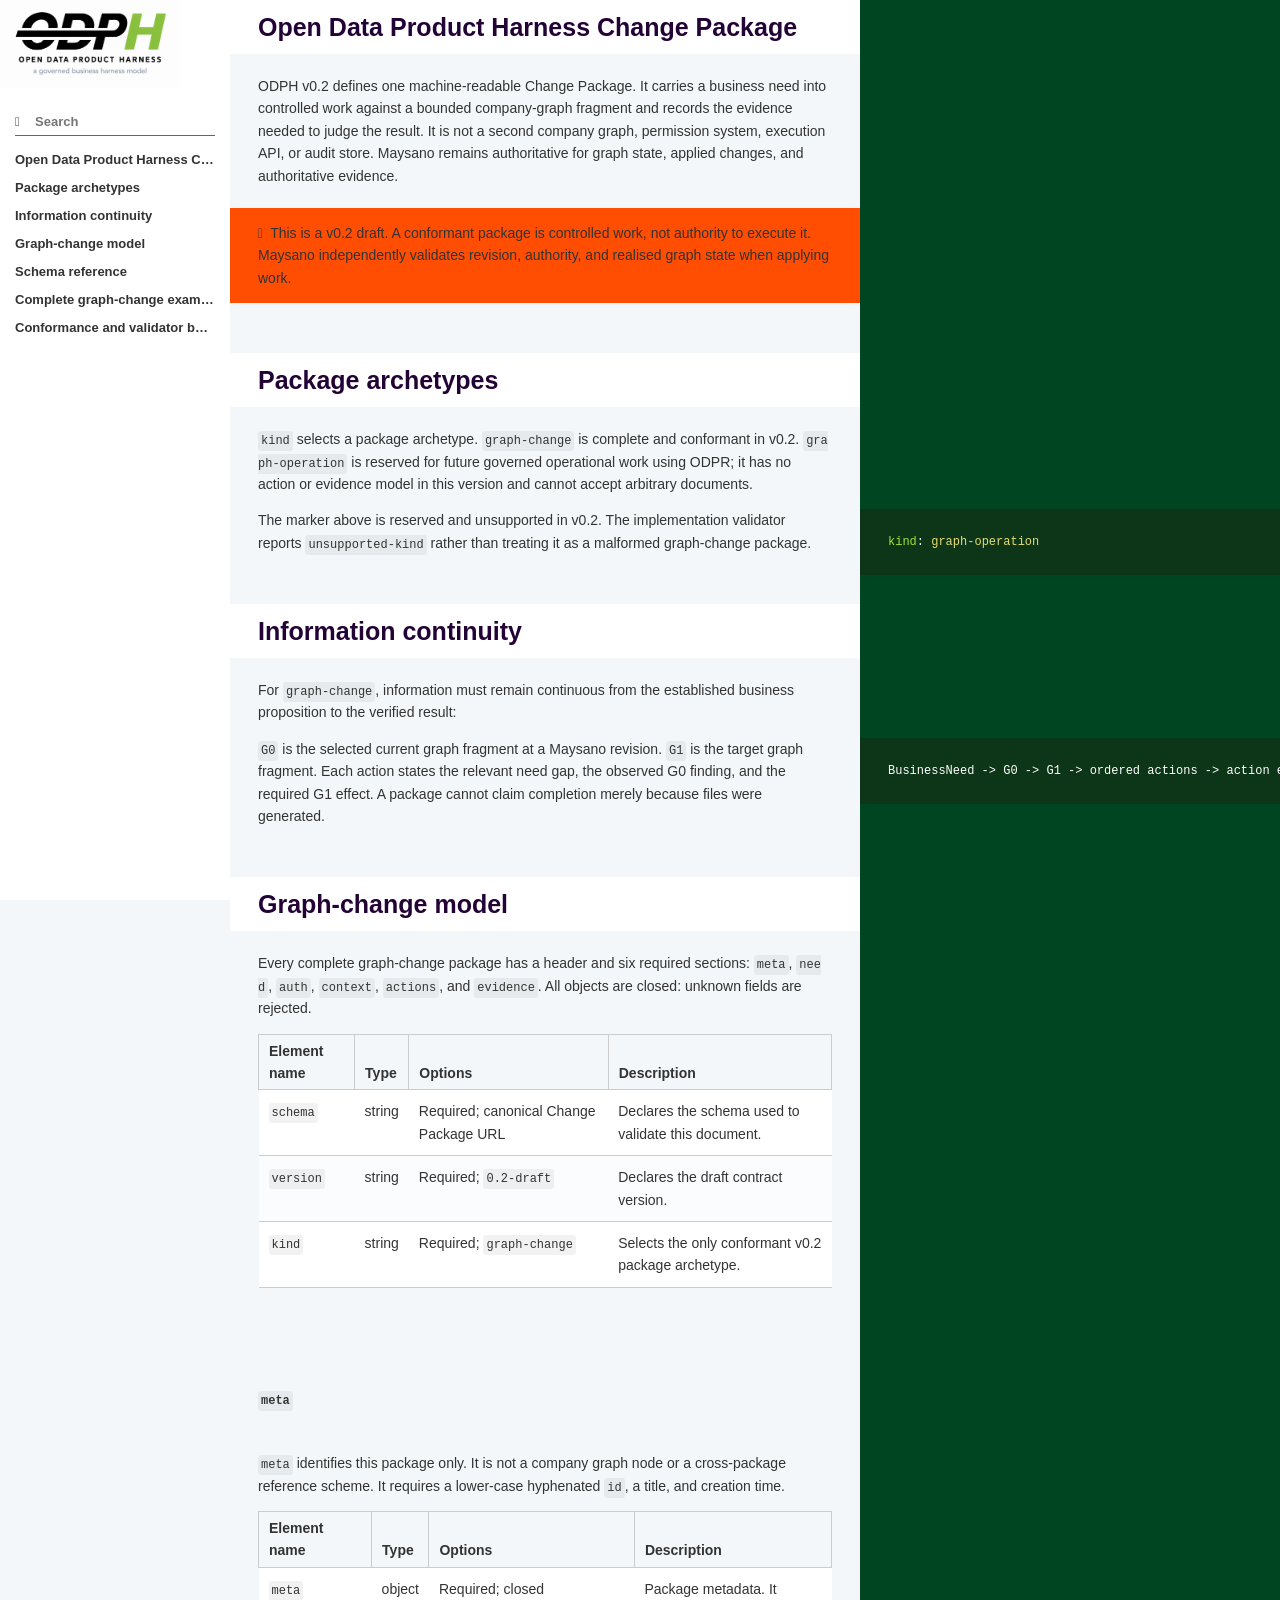
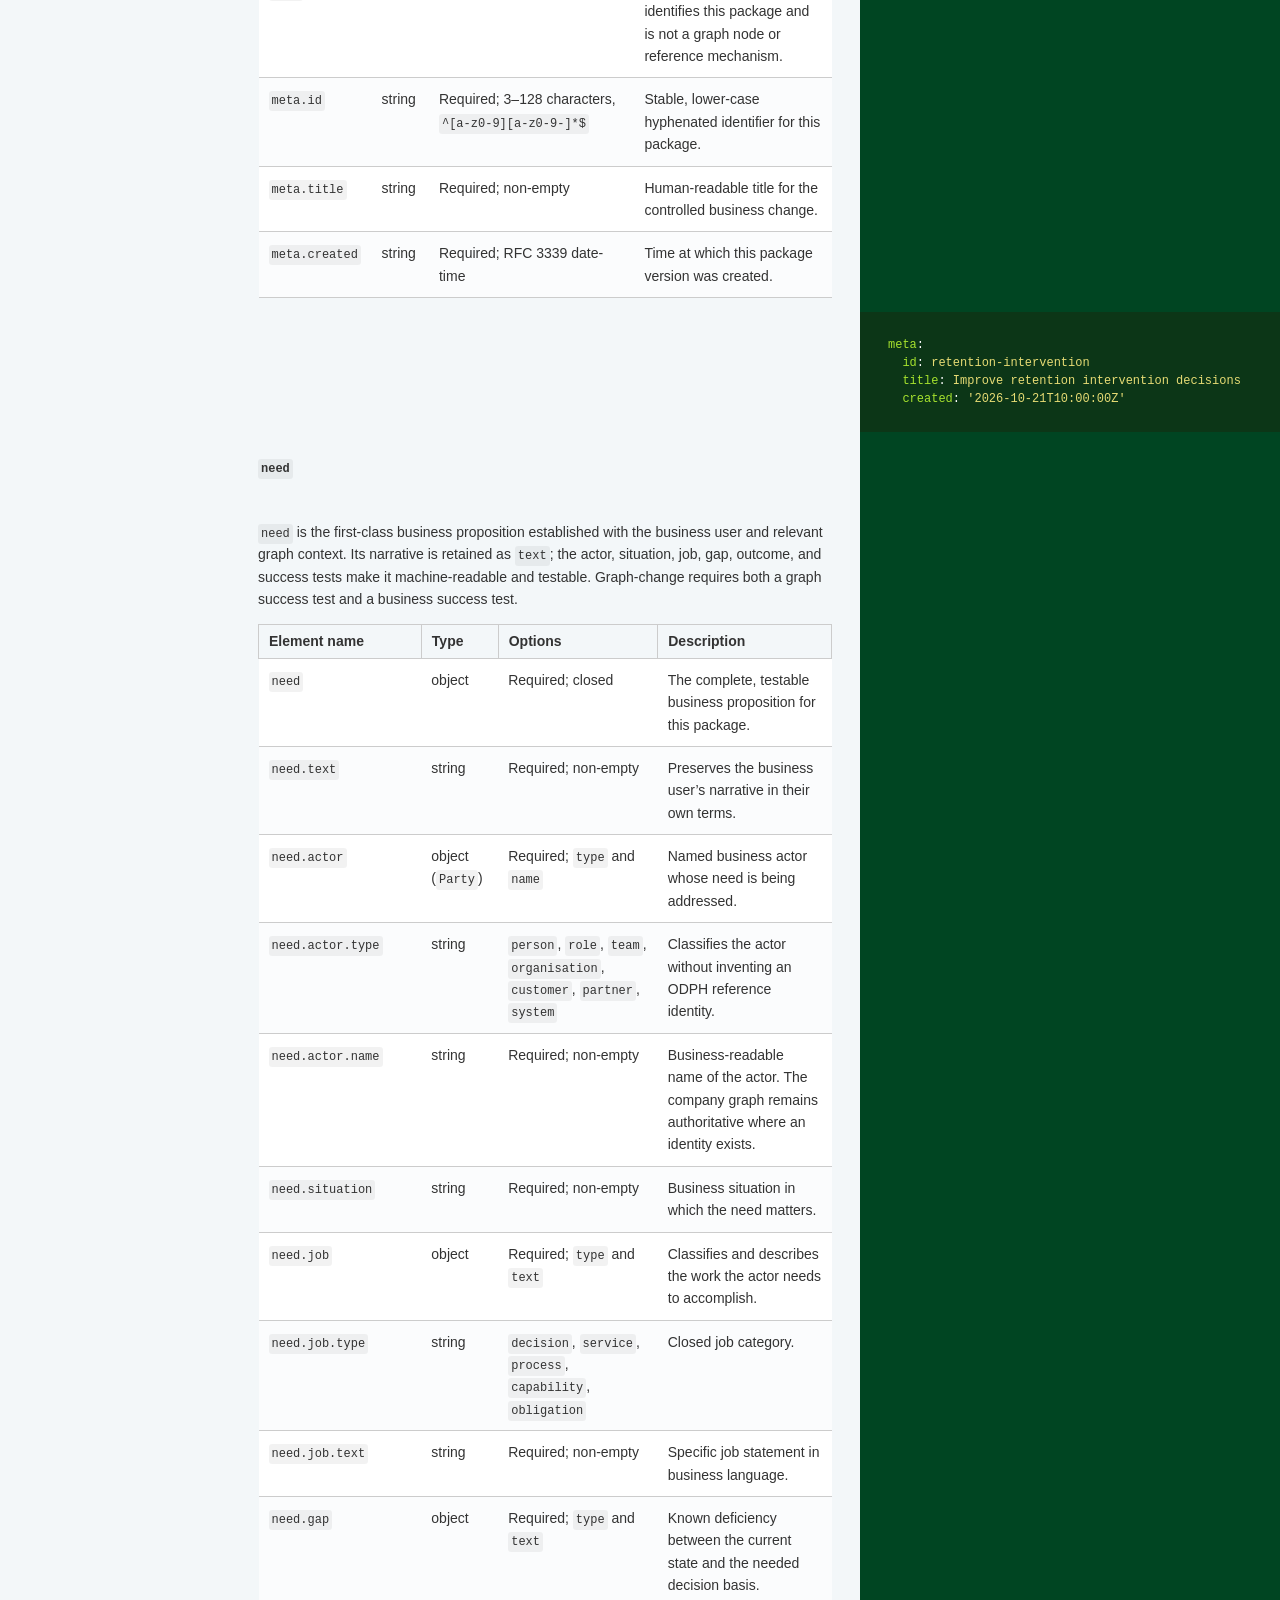
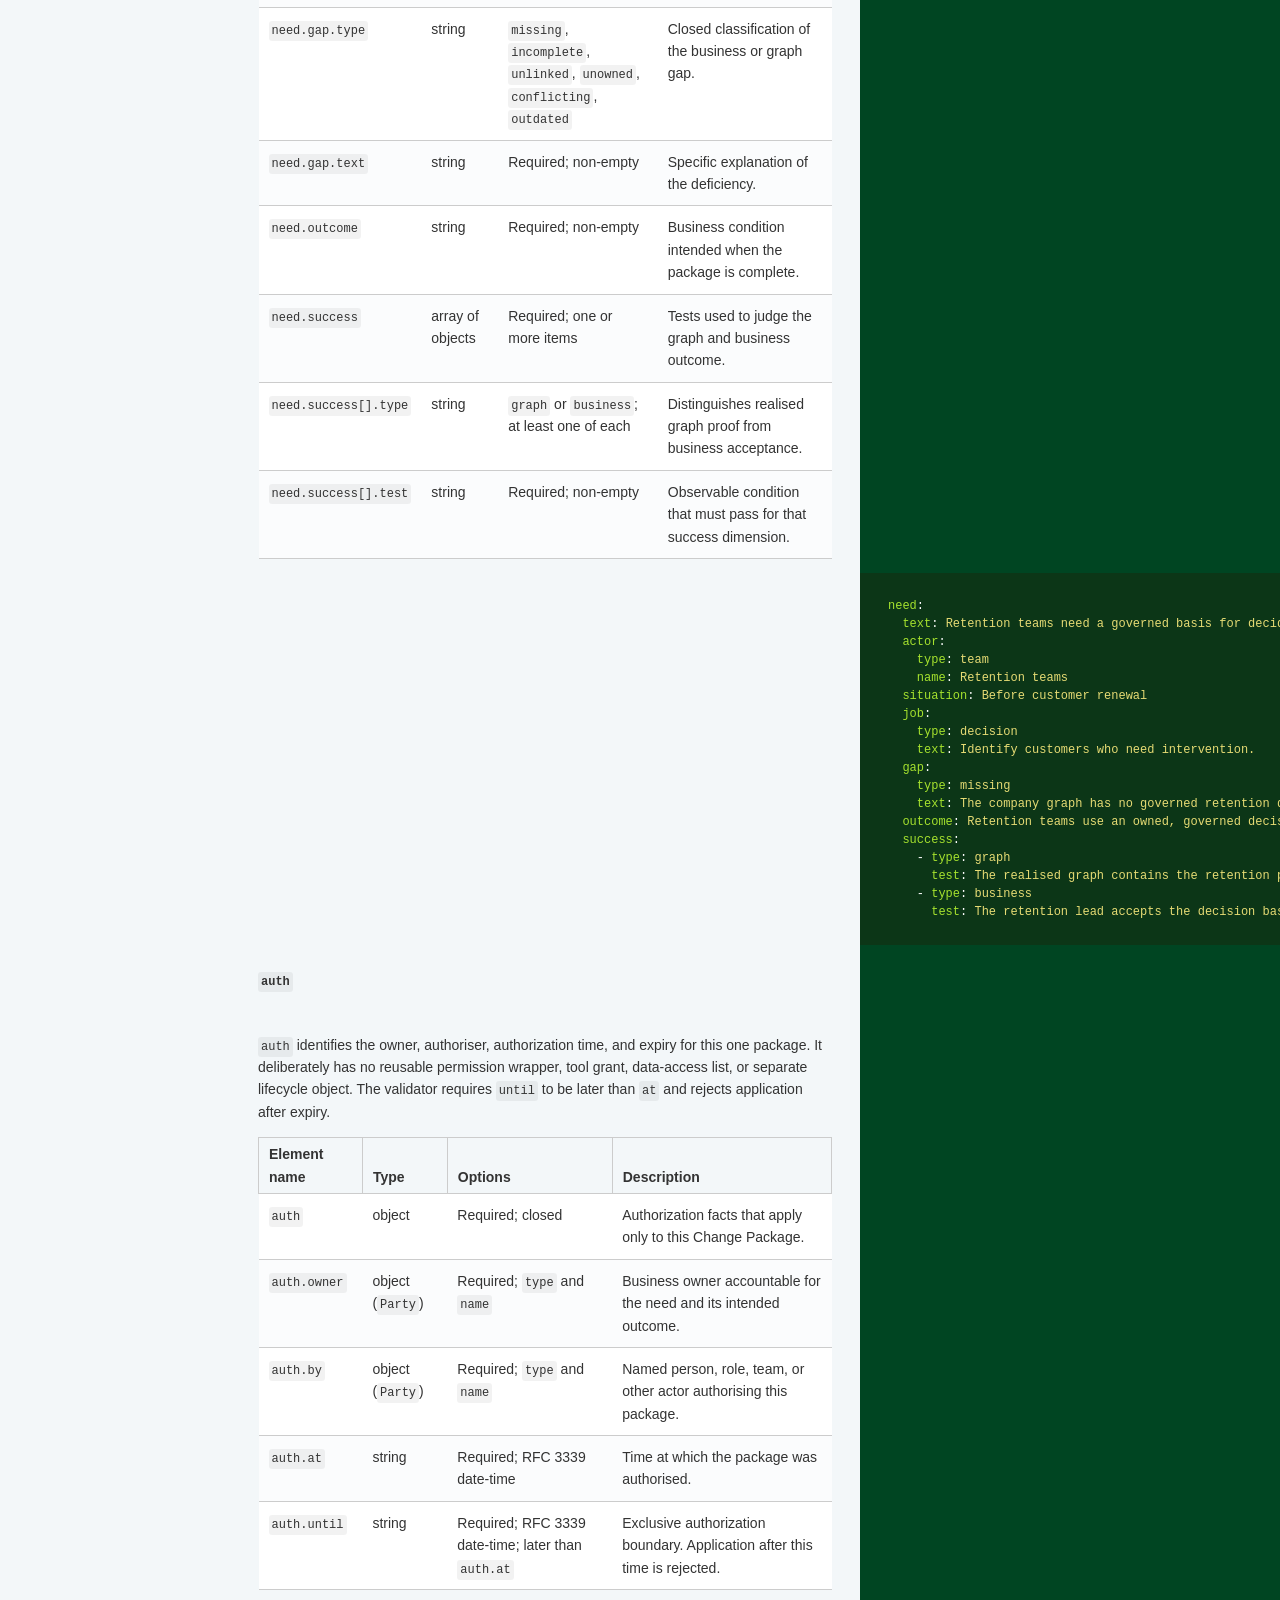
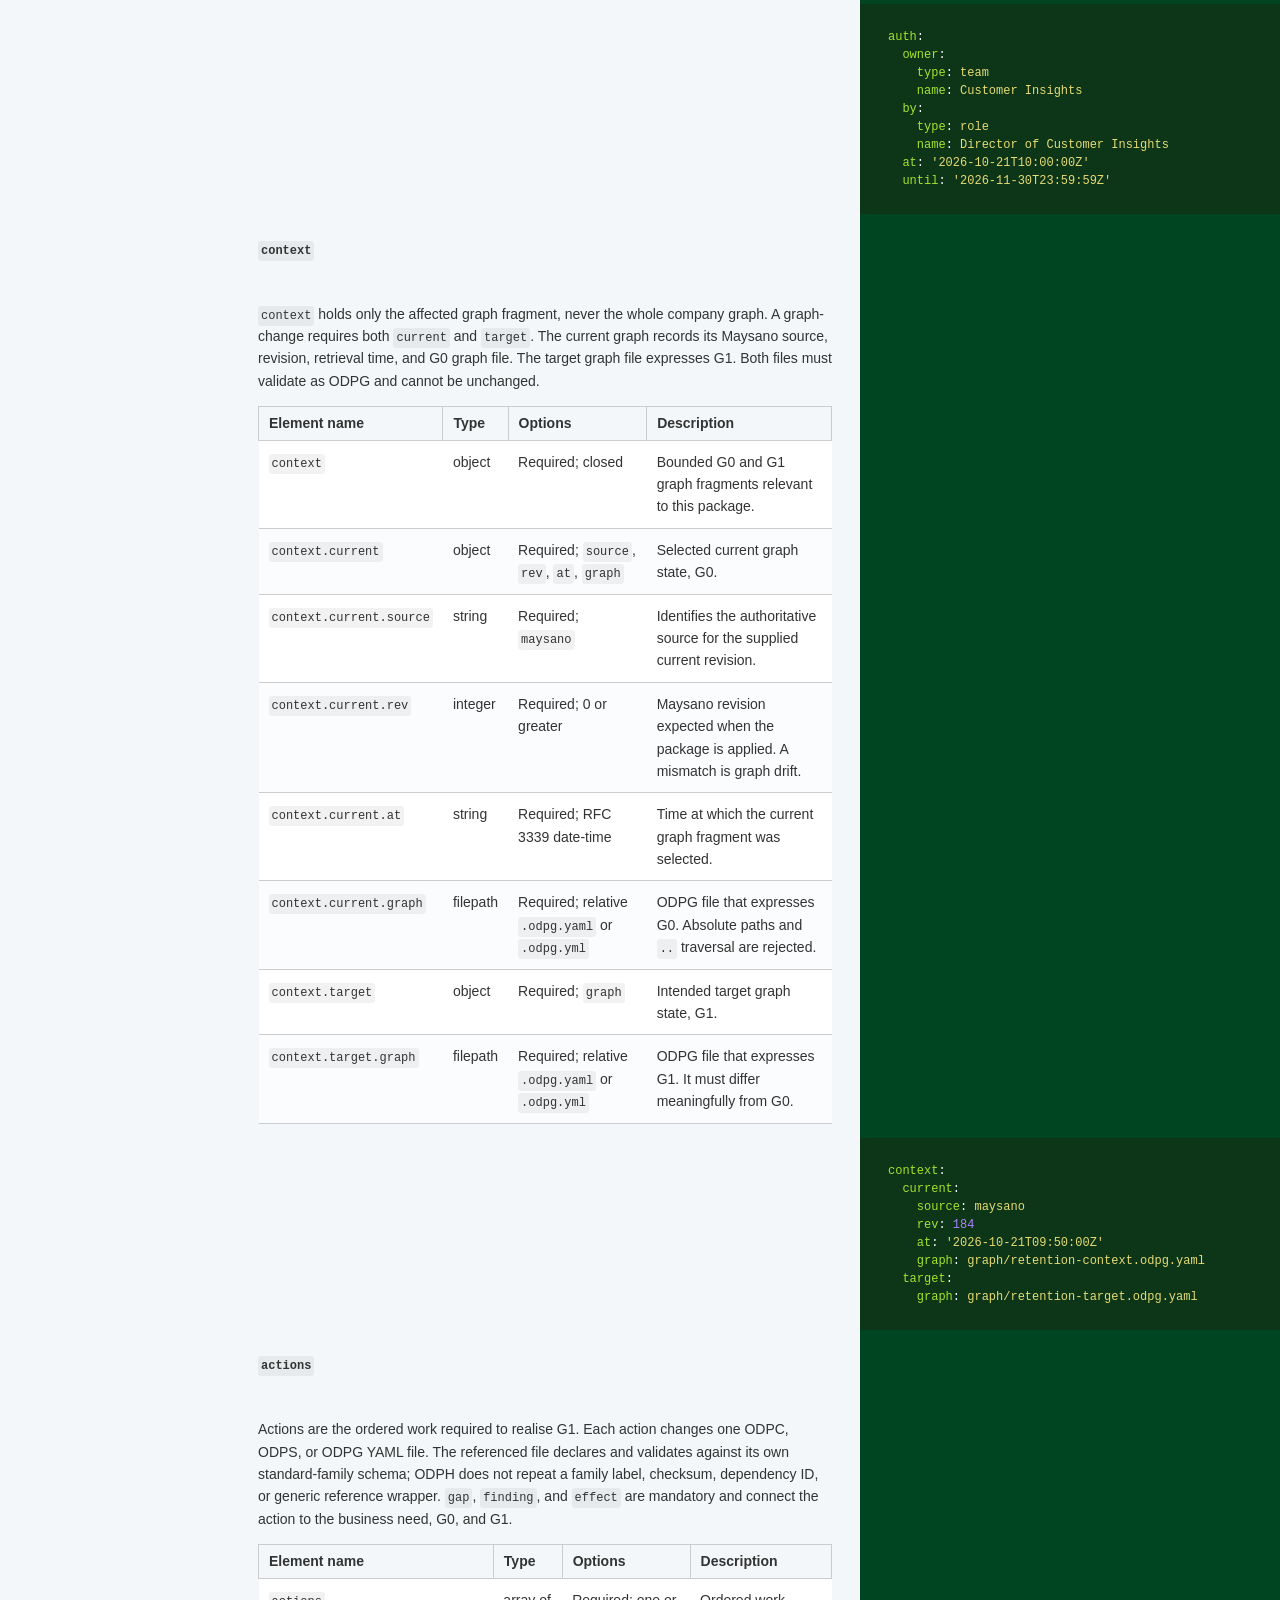
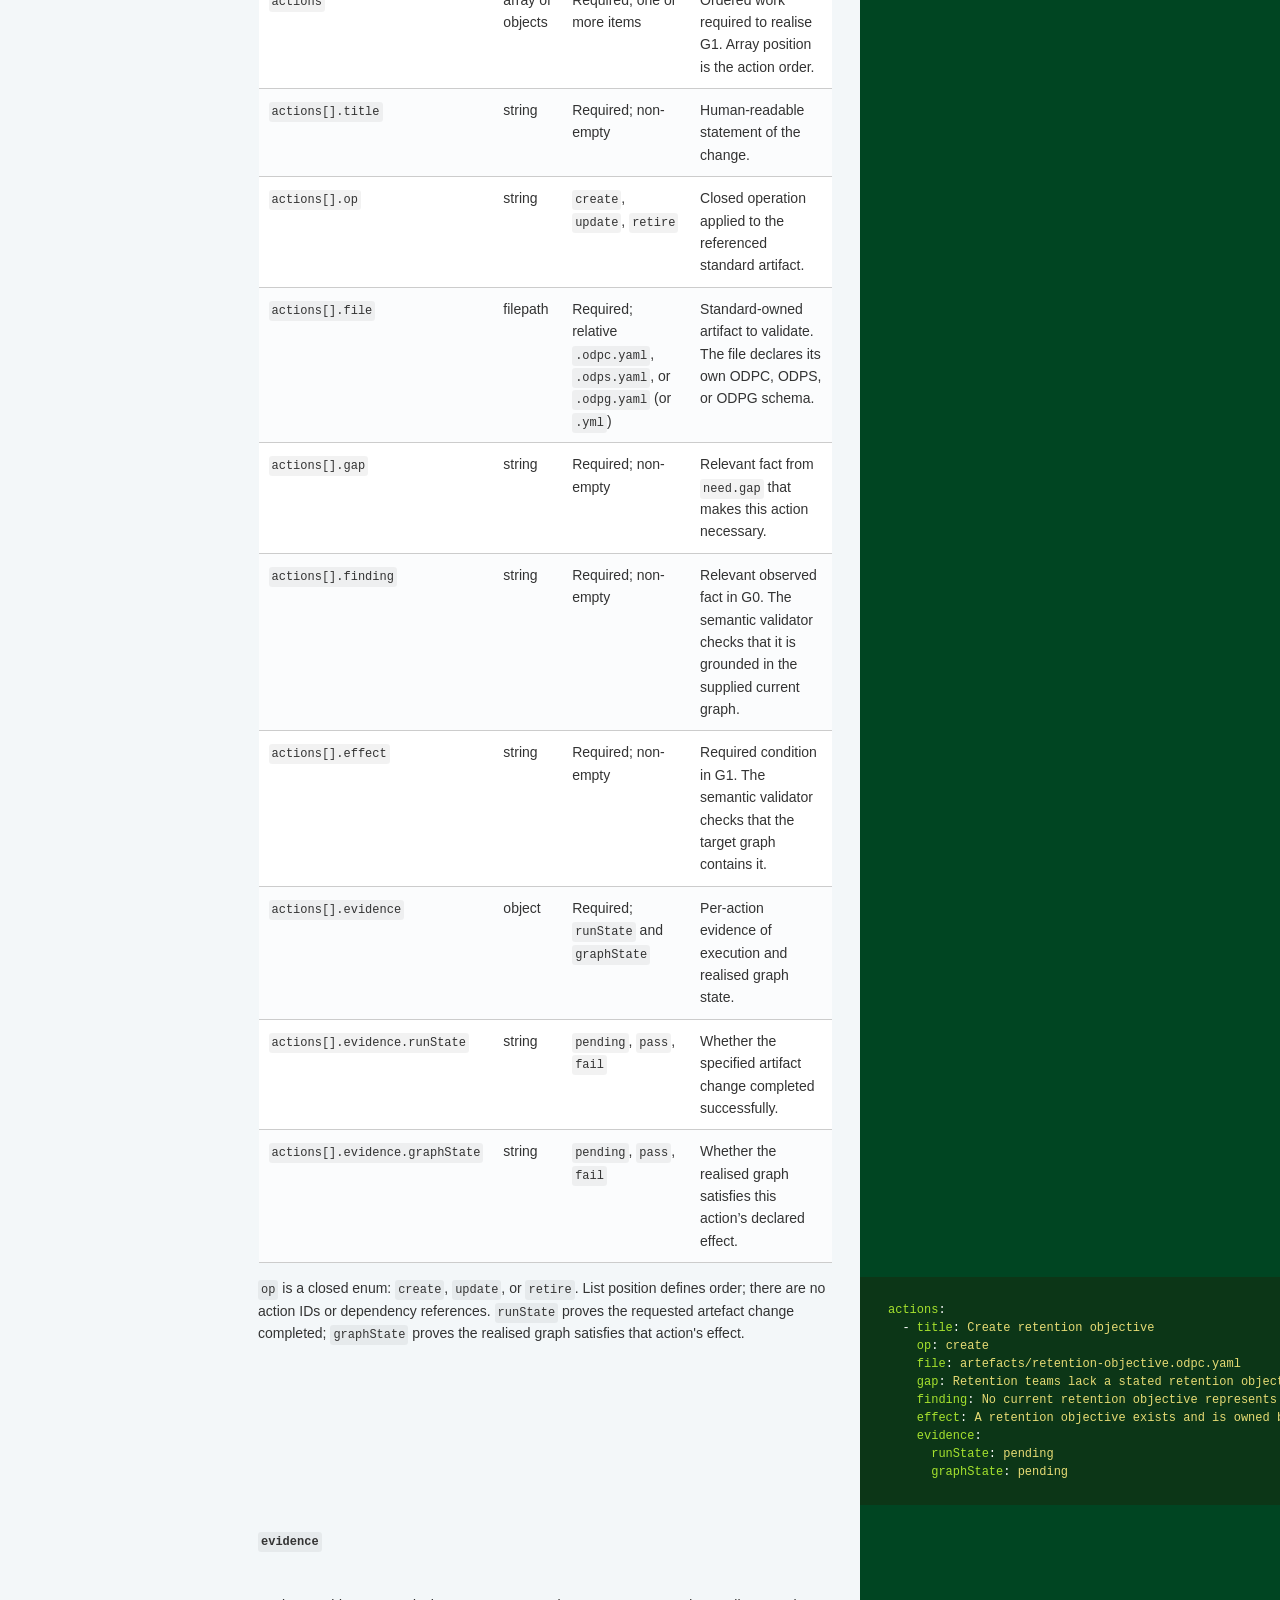
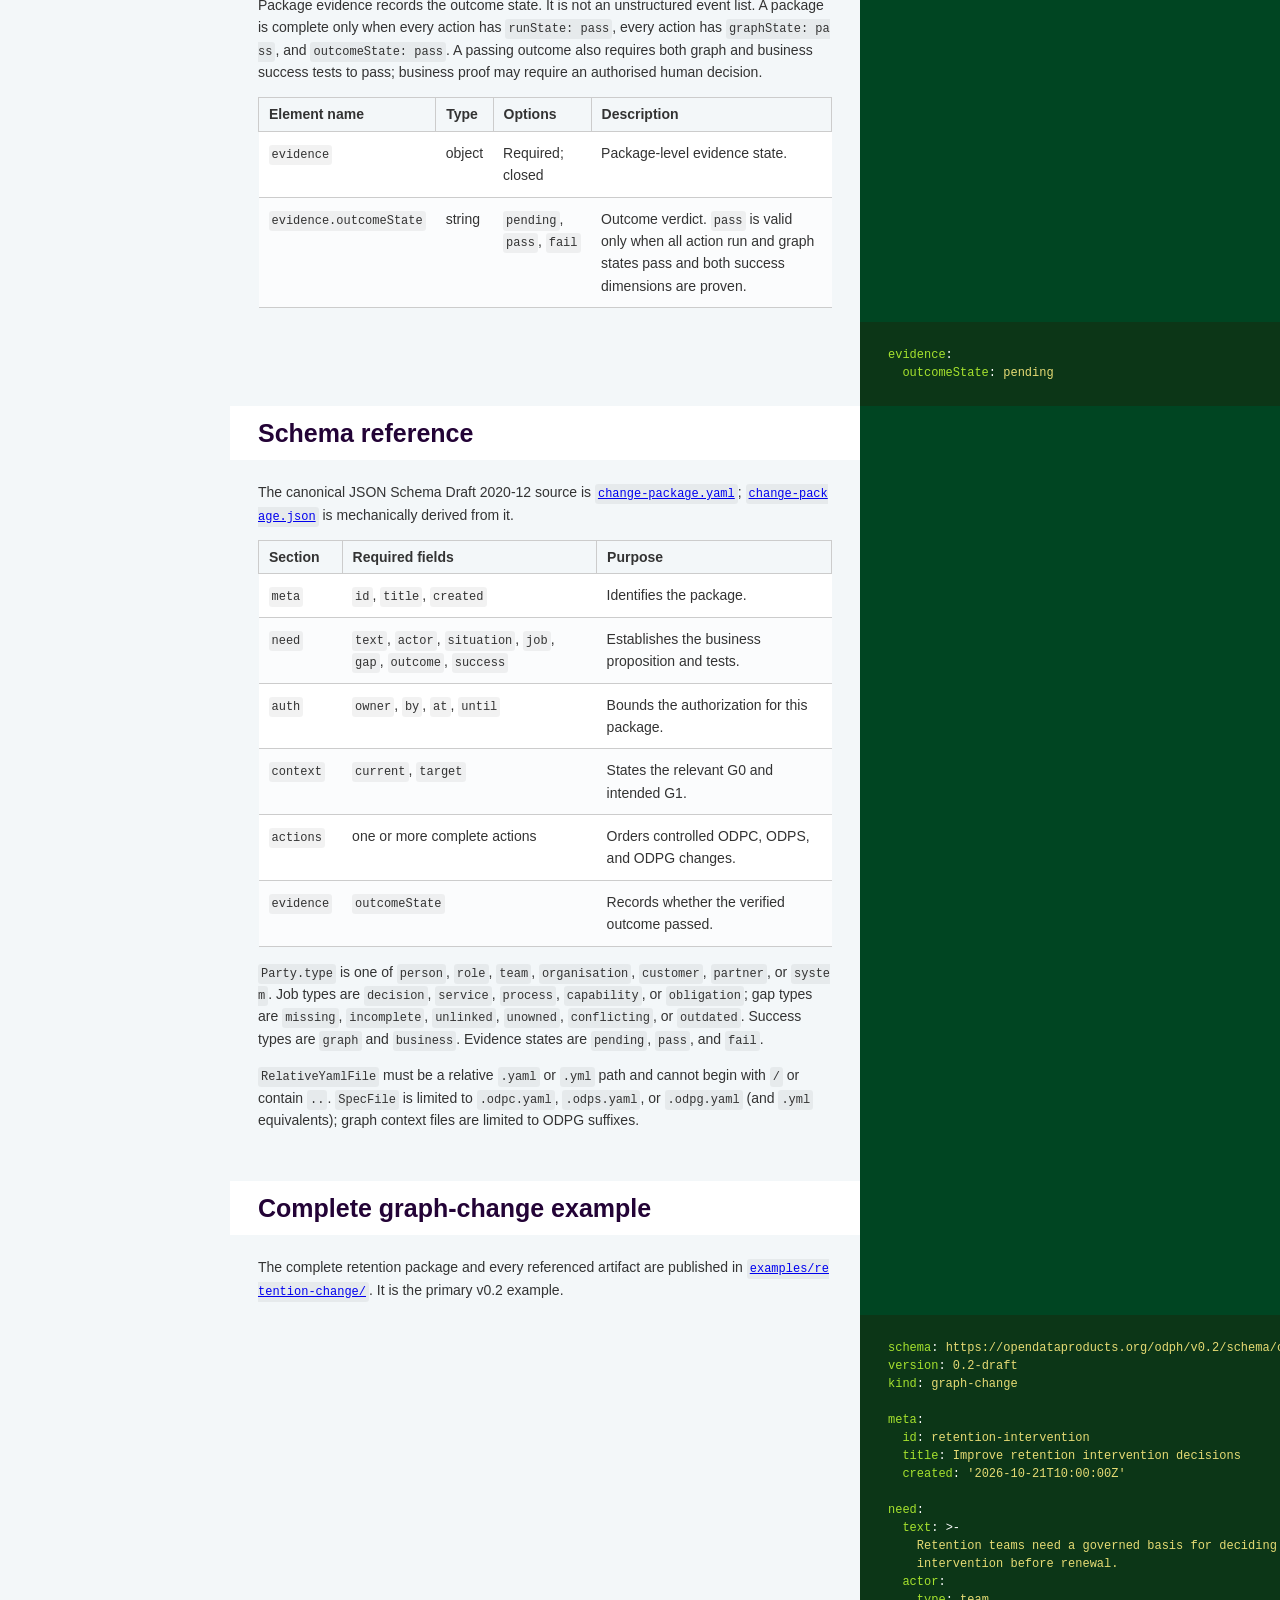
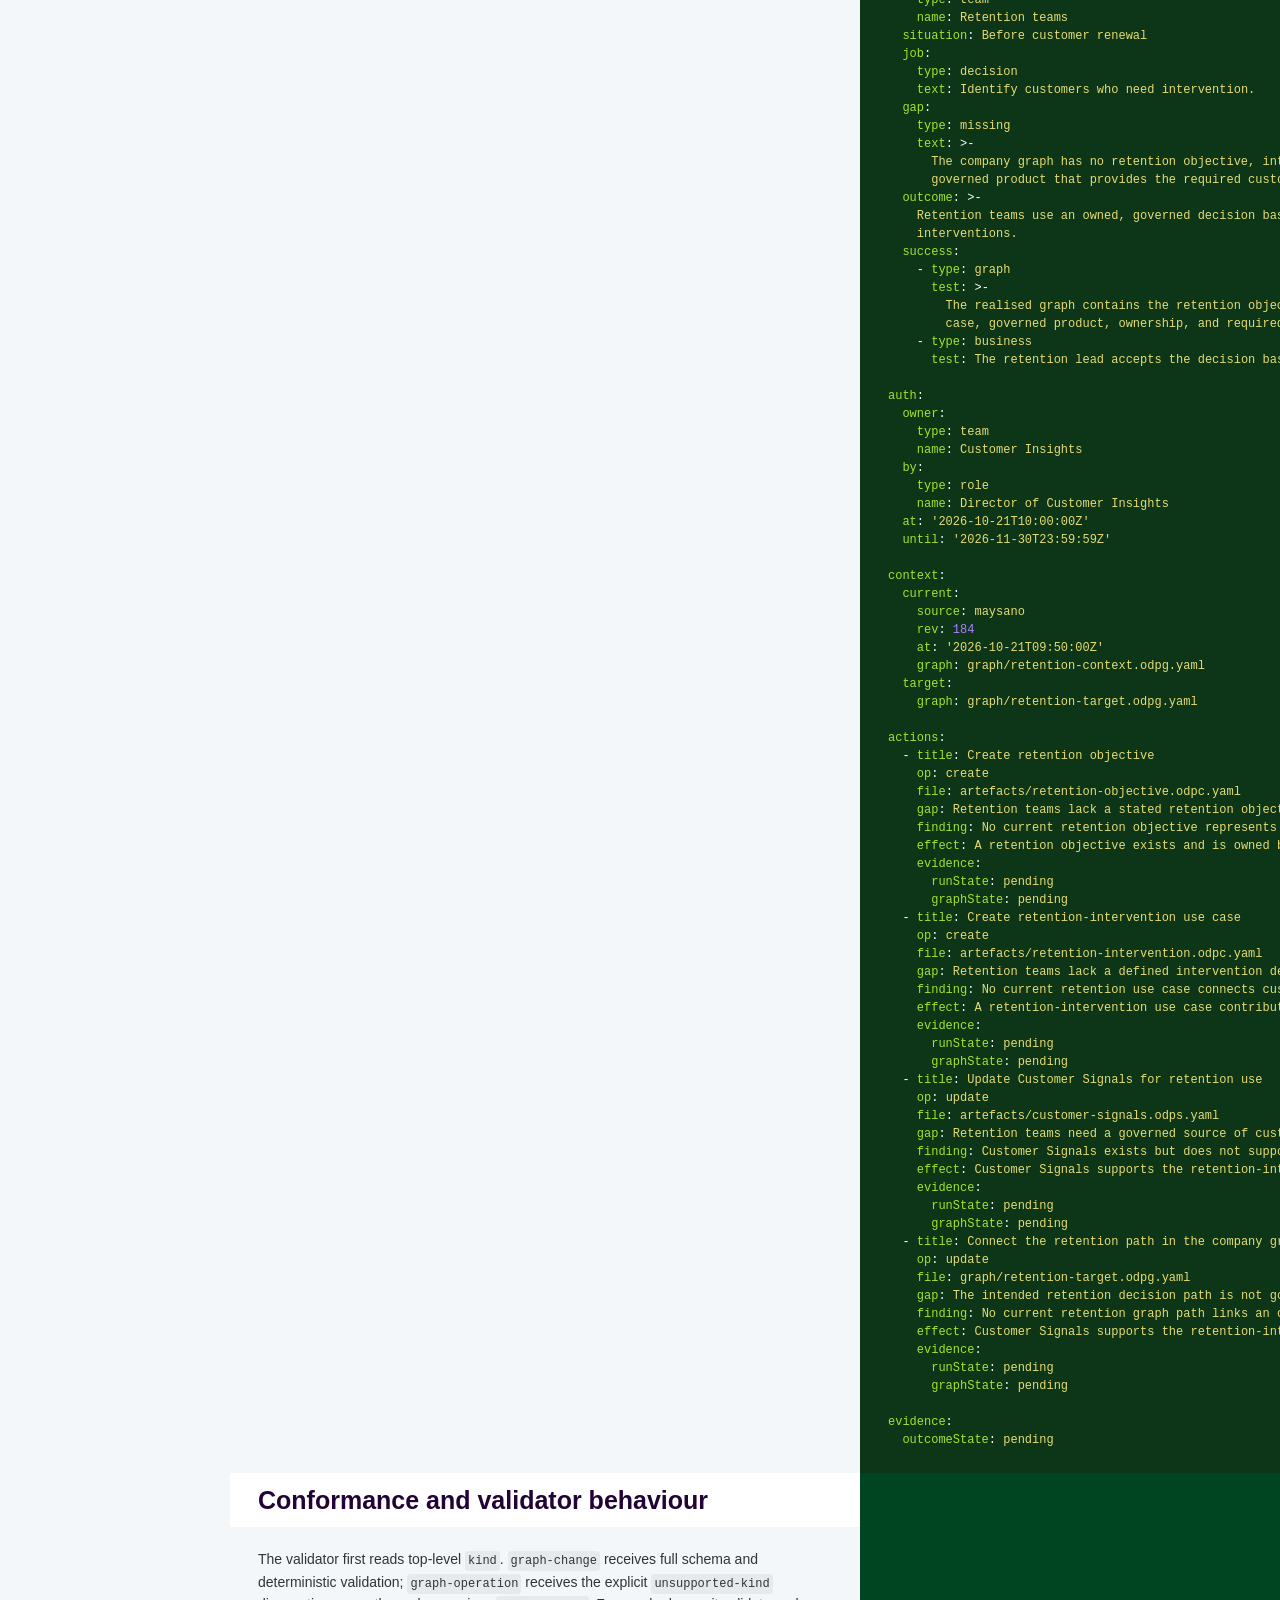
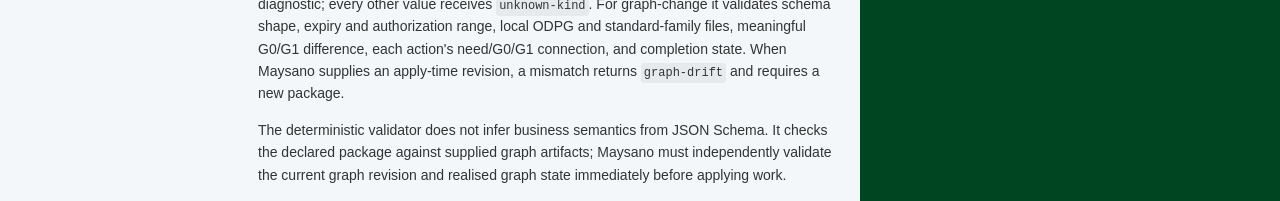
==== commit 1c1274ef: "deploy: 717e2a6233e5ec20e4174928d7cd923942f49e63" ====
--- a/index.html
+++ b/index.html
@@ -389,14 +389,55 @@
 <p><code>G0</code> is the selected current graph fragment at a Maysano revision. <code>G1</code> is the target graph fragment. Each action states the relevant need gap, the observed G0 finding, and the required G1 effect. A package cannot claim completion merely because files were generated.</p>
 <h1 id='graph-change-model'>Graph-change model</h1>
 <p>Every complete graph-change package has a header and six required sections: <code>meta</code>, <code>need</code>, <code>auth</code>, <code>context</code>, <code>actions</code>, and <code>evidence</code>. All objects are closed: unknown fields are rejected.</p>
+
+<table>
+<thead><tr><th>Element name</th><th>Type</th><th>Options</th><th>Description</th></tr></thead>
+<tbody>
+<tr><td><code>schema</code></td><td>string</td><td>Required; canonical Change Package URL</td><td>Declares the schema used to validate this document.</td></tr>
+<tr><td><code>version</code></td><td>string</td><td>Required; <code>0.2-draft</code></td><td>Declares the draft contract version.</td></tr>
+<tr><td><code>kind</code></td><td>string</td><td>Required; <code>graph-change</code></td><td>Selects the only conformant v0.2 package archetype.</td></tr>
+</tbody>
+</table>
 <h2 id='meta'><code>meta</code></h2>
 <p><code>meta</code> identifies this package only. It is not a company graph node or a cross-package reference scheme. It requires a lower-case hyphenated <code>id</code>, a title, and creation time.</p>
+
+<table>
+<thead><tr><th>Element name</th><th>Type</th><th>Options</th><th>Description</th></tr></thead>
+<tbody>
+<tr><td><code>meta</code></td><td>object</td><td>Required; closed</td><td>Package metadata. It identifies this package and is not a graph node or reference mechanism.</td></tr>
+<tr><td><code>meta.id</code></td><td>string</td><td>Required; 3–128 characters, <code>^[a-z0-9][a-z0-9-]*$</code></td><td>Stable, lower-case hyphenated identifier for this package.</td></tr>
+<tr><td><code>meta.title</code></td><td>string</td><td>Required; non-empty</td><td>Human-readable title for the controlled business change.</td></tr>
+<tr><td><code>meta.created</code></td><td>string</td><td>Required; RFC 3339 date-time</td><td>Time at which this package version was created.</td></tr>
+</tbody>
+</table>
 <div class="highlight"><pre class="highlight yaml tab-yaml"><code><span class="na">meta</span><span class="pi">:</span>
   <span class="na">id</span><span class="pi">:</span> <span class="s">retention-intervention</span>
   <span class="na">title</span><span class="pi">:</span> <span class="s">Improve retention intervention decisions</span>
   <span class="na">created</span><span class="pi">:</span> <span class="s1">'</span><span class="s">2026-10-21T10:00:00Z'</span>
 </code></pre></div><h2 id='need'><code>need</code></h2>
 <p><code>need</code> is the first-class business proposition established with the business user and relevant graph context. Its narrative is retained as <code>text</code>; the actor, situation, job, gap, outcome, and success tests make it machine-readable and testable. Graph-change requires both a graph success test and a business success test.</p>
+
+<table>
+<thead><tr><th>Element name</th><th>Type</th><th>Options</th><th>Description</th></tr></thead>
+<tbody>
+<tr><td><code>need</code></td><td>object</td><td>Required; closed</td><td>The complete, testable business proposition for this package.</td></tr>
+<tr><td><code>need.text</code></td><td>string</td><td>Required; non-empty</td><td>Preserves the business user’s narrative in their own terms.</td></tr>
+<tr><td><code>need.actor</code></td><td>object (<code>Party</code>)</td><td>Required; <code>type</code> and <code>name</code></td><td>Named business actor whose need is being addressed.</td></tr>
+<tr><td><code>need.actor.type</code></td><td>string</td><td><code>person</code>, <code>role</code>, <code>team</code>, <code>organisation</code>, <code>customer</code>, <code>partner</code>, <code>system</code></td><td>Classifies the actor without inventing an ODPH reference identity.</td></tr>
+<tr><td><code>need.actor.name</code></td><td>string</td><td>Required; non-empty</td><td>Business-readable name of the actor. The company graph remains authoritative where an identity exists.</td></tr>
+<tr><td><code>need.situation</code></td><td>string</td><td>Required; non-empty</td><td>Business situation in which the need matters.</td></tr>
+<tr><td><code>need.job</code></td><td>object</td><td>Required; <code>type</code> and <code>text</code></td><td>Classifies and describes the work the actor needs to accomplish.</td></tr>
+<tr><td><code>need.job.type</code></td><td>string</td><td><code>decision</code>, <code>service</code>, <code>process</code>, <code>capability</code>, <code>obligation</code></td><td>Closed job category.</td></tr>
+<tr><td><code>need.job.text</code></td><td>string</td><td>Required; non-empty</td><td>Specific job statement in business language.</td></tr>
+<tr><td><code>need.gap</code></td><td>object</td><td>Required; <code>type</code> and <code>text</code></td><td>Known deficiency between the current state and the needed decision basis.</td></tr>
+<tr><td><code>need.gap.type</code></td><td>string</td><td><code>missing</code>, <code>incomplete</code>, <code>unlinked</code>, <code>unowned</code>, <code>conflicting</code>, <code>outdated</code></td><td>Closed classification of the business or graph gap.</td></tr>
+<tr><td><code>need.gap.text</code></td><td>string</td><td>Required; non-empty</td><td>Specific explanation of the deficiency.</td></tr>
+<tr><td><code>need.outcome</code></td><td>string</td><td>Required; non-empty</td><td>Business condition intended when the package is complete.</td></tr>
+<tr><td><code>need.success</code></td><td>array of objects</td><td>Required; one or more items</td><td>Tests used to judge the graph and business outcome.</td></tr>
+<tr><td><code>need.success[].type</code></td><td>string</td><td><code>graph</code> or <code>business</code>; at least one of each</td><td>Distinguishes realised graph proof from business acceptance.</td></tr>
+<tr><td><code>need.success[].test</code></td><td>string</td><td>Required; non-empty</td><td>Observable condition that must pass for that success dimension.</td></tr>
+</tbody>
+</table>
 <div class="highlight"><pre class="highlight yaml tab-yaml"><code><span class="na">need</span><span class="pi">:</span>
   <span class="na">text</span><span class="pi">:</span> <span class="s">Retention teams need a governed basis for deciding customer interventions.</span>
   <span class="na">actor</span><span class="pi">:</span>
@@ -417,6 +458,17 @@
       <span class="na">test</span><span class="pi">:</span> <span class="s">The retention lead accepts the decision basis for operational use.</span>
 </code></pre></div><h2 id='auth'><code>auth</code></h2>
 <p><code>auth</code> identifies the owner, authoriser, authorization time, and expiry for this one package. It deliberately has no reusable permission wrapper, tool grant, data-access list, or separate lifecycle object. The validator requires <code>until</code> to be later than <code>at</code> and rejects application after expiry.</p>
+
+<table>
+<thead><tr><th>Element name</th><th>Type</th><th>Options</th><th>Description</th></tr></thead>
+<tbody>
+<tr><td><code>auth</code></td><td>object</td><td>Required; closed</td><td>Authorization facts that apply only to this Change Package.</td></tr>
+<tr><td><code>auth.owner</code></td><td>object (<code>Party</code>)</td><td>Required; <code>type</code> and <code>name</code></td><td>Business owner accountable for the need and its intended outcome.</td></tr>
+<tr><td><code>auth.by</code></td><td>object (<code>Party</code>)</td><td>Required; <code>type</code> and <code>name</code></td><td>Named person, role, team, or other actor authorising this package.</td></tr>
+<tr><td><code>auth.at</code></td><td>string</td><td>Required; RFC 3339 date-time</td><td>Time at which the package was authorised.</td></tr>
+<tr><td><code>auth.until</code></td><td>string</td><td>Required; RFC 3339 date-time; later than <code>auth.at</code></td><td>Exclusive authorization boundary. Application after this time is rejected.</td></tr>
+</tbody>
+</table>
 <div class="highlight"><pre class="highlight yaml tab-yaml"><code><span class="na">auth</span><span class="pi">:</span>
   <span class="na">owner</span><span class="pi">:</span>
     <span class="na">type</span><span class="pi">:</span> <span class="s">team</span>
@@ -428,6 +480,20 @@
   <span class="na">until</span><span class="pi">:</span> <span class="s1">'</span><span class="s">2026-11-30T23:59:59Z'</span>
 </code></pre></div><h2 id='context'><code>context</code></h2>
 <p><code>context</code> holds only the affected graph fragment, never the whole company graph. A graph-change requires both <code>current</code> and <code>target</code>. The current graph records its Maysano source, revision, retrieval time, and G0 graph file. The target graph file expresses G1. Both files must validate as ODPG and cannot be unchanged.</p>
+
+<table>
+<thead><tr><th>Element name</th><th>Type</th><th>Options</th><th>Description</th></tr></thead>
+<tbody>
+<tr><td><code>context</code></td><td>object</td><td>Required; closed</td><td>Bounded G0 and G1 graph fragments relevant to this package.</td></tr>
+<tr><td><code>context.current</code></td><td>object</td><td>Required; <code>source</code>, <code>rev</code>, <code>at</code>, <code>graph</code></td><td>Selected current graph state, G0.</td></tr>
+<tr><td><code>context.current.source</code></td><td>string</td><td>Required; <code>maysano</code></td><td>Identifies the authoritative source for the supplied current revision.</td></tr>
+<tr><td><code>context.current.rev</code></td><td>integer</td><td>Required; 0 or greater</td><td>Maysano revision expected when the package is applied. A mismatch is graph drift.</td></tr>
+<tr><td><code>context.current.at</code></td><td>string</td><td>Required; RFC 3339 date-time</td><td>Time at which the current graph fragment was selected.</td></tr>
+<tr><td><code>context.current.graph</code></td><td>filepath</td><td>Required; relative <code>.odpg.yaml</code> or <code>.odpg.yml</code></td><td>ODPG file that expresses G0. Absolute paths and <code>..</code> traversal are rejected.</td></tr>
+<tr><td><code>context.target</code></td><td>object</td><td>Required; <code>graph</code></td><td>Intended target graph state, G1.</td></tr>
+<tr><td><code>context.target.graph</code></td><td>filepath</td><td>Required; relative <code>.odpg.yaml</code> or <code>.odpg.yml</code></td><td>ODPG file that expresses G1. It must differ meaningfully from G0.</td></tr>
+</tbody>
+</table>
 <div class="highlight"><pre class="highlight yaml tab-yaml"><code><span class="na">context</span><span class="pi">:</span>
   <span class="na">current</span><span class="pi">:</span>
     <span class="na">source</span><span class="pi">:</span> <span class="s">maysano</span>
@@ -438,6 +504,22 @@
     <span class="na">graph</span><span class="pi">:</span> <span class="s">graph/retention-target.odpg.yaml</span>
 </code></pre></div><h2 id='actions'><code>actions</code></h2>
 <p>Actions are the ordered work required to realise G1. Each action changes one ODPC, ODPS, or ODPG YAML file. The referenced file declares and validates against its own standard-family schema; ODPH does not repeat a family label, checksum, dependency ID, or generic reference wrapper. <code>gap</code>, <code>finding</code>, and <code>effect</code> are mandatory and connect the action to the business need, G0, and G1.</p>
+
+<table>
+<thead><tr><th>Element name</th><th>Type</th><th>Options</th><th>Description</th></tr></thead>
+<tbody>
+<tr><td><code>actions</code></td><td>array of objects</td><td>Required; one or more items</td><td>Ordered work required to realise G1. Array position is the action order.</td></tr>
+<tr><td><code>actions[].title</code></td><td>string</td><td>Required; non-empty</td><td>Human-readable statement of the change.</td></tr>
+<tr><td><code>actions[].op</code></td><td>string</td><td><code>create</code>, <code>update</code>, <code>retire</code></td><td>Closed operation applied to the referenced standard artifact.</td></tr>
+<tr><td><code>actions[].file</code></td><td>filepath</td><td>Required; relative <code>.odpc.yaml</code>, <code>.odps.yaml</code>, or <code>.odpg.yaml</code> (or <code>.yml</code>)</td><td>Standard-owned artifact to validate. The file declares its own ODPC, ODPS, or ODPG schema.</td></tr>
+<tr><td><code>actions[].gap</code></td><td>string</td><td>Required; non-empty</td><td>Relevant fact from <code>need.gap</code> that makes this action necessary.</td></tr>
+<tr><td><code>actions[].finding</code></td><td>string</td><td>Required; non-empty</td><td>Relevant observed fact in G0. The semantic validator checks that it is grounded in the supplied current graph.</td></tr>
+<tr><td><code>actions[].effect</code></td><td>string</td><td>Required; non-empty</td><td>Required condition in G1. The semantic validator checks that the target graph contains it.</td></tr>
+<tr><td><code>actions[].evidence</code></td><td>object</td><td>Required; <code>runState</code> and <code>graphState</code></td><td>Per-action evidence of execution and realised graph state.</td></tr>
+<tr><td><code>actions[].evidence.runState</code></td><td>string</td><td><code>pending</code>, <code>pass</code>, <code>fail</code></td><td>Whether the specified artifact change completed successfully.</td></tr>
+<tr><td><code>actions[].evidence.graphState</code></td><td>string</td><td><code>pending</code>, <code>pass</code>, <code>fail</code></td><td>Whether the realised graph satisfies this action’s declared effect.</td></tr>
+</tbody>
+</table>
 <div class="highlight"><pre class="highlight yaml tab-yaml"><code><span class="na">actions</span><span class="pi">:</span>
   <span class="pi">-</span> <span class="na">title</span><span class="pi">:</span> <span class="s">Create retention objective</span>
     <span class="na">op</span><span class="pi">:</span> <span class="s">create</span>
@@ -452,6 +534,14 @@
 <p><code>op</code> is a closed enum: <code>create</code>, <code>update</code>, or <code>retire</code>. List position defines order; there are no action IDs or dependency references. <code>runState</code> proves the requested artefact change completed; <code>graphState</code> proves the realised graph satisfies that action&#39;s effect.</p>
 <h2 id='evidence'><code>evidence</code></h2>
 <p>Package evidence records the outcome state. It is not an unstructured event list. A package is complete only when every action has <code>runState: pass</code>, every action has <code>graphState: pass</code>, and <code>outcomeState: pass</code>. A passing outcome also requires both graph and business success tests to pass; business proof may require an authorised human decision.</p>
+
+<table>
+<thead><tr><th>Element name</th><th>Type</th><th>Options</th><th>Description</th></tr></thead>
+<tbody>
+<tr><td><code>evidence</code></td><td>object</td><td>Required; closed</td><td>Package-level evidence state.</td></tr>
+<tr><td><code>evidence.outcomeState</code></td><td>string</td><td><code>pending</code>, <code>pass</code>, <code>fail</code></td><td>Outcome verdict. <code>pass</code> is valid only when all action run and graph states pass and both success dimensions are proven.</td></tr>
+</tbody>
+</table>
 <div class="highlight"><pre class="highlight yaml tab-yaml"><code><span class="na">evidence</span><span class="pi">:</span>
   <span class="na">outcomeState</span><span class="pi">:</span> <span class="s">pending</span>
 </code></pre></div><h1 id='schema-reference'>Schema reference</h1>
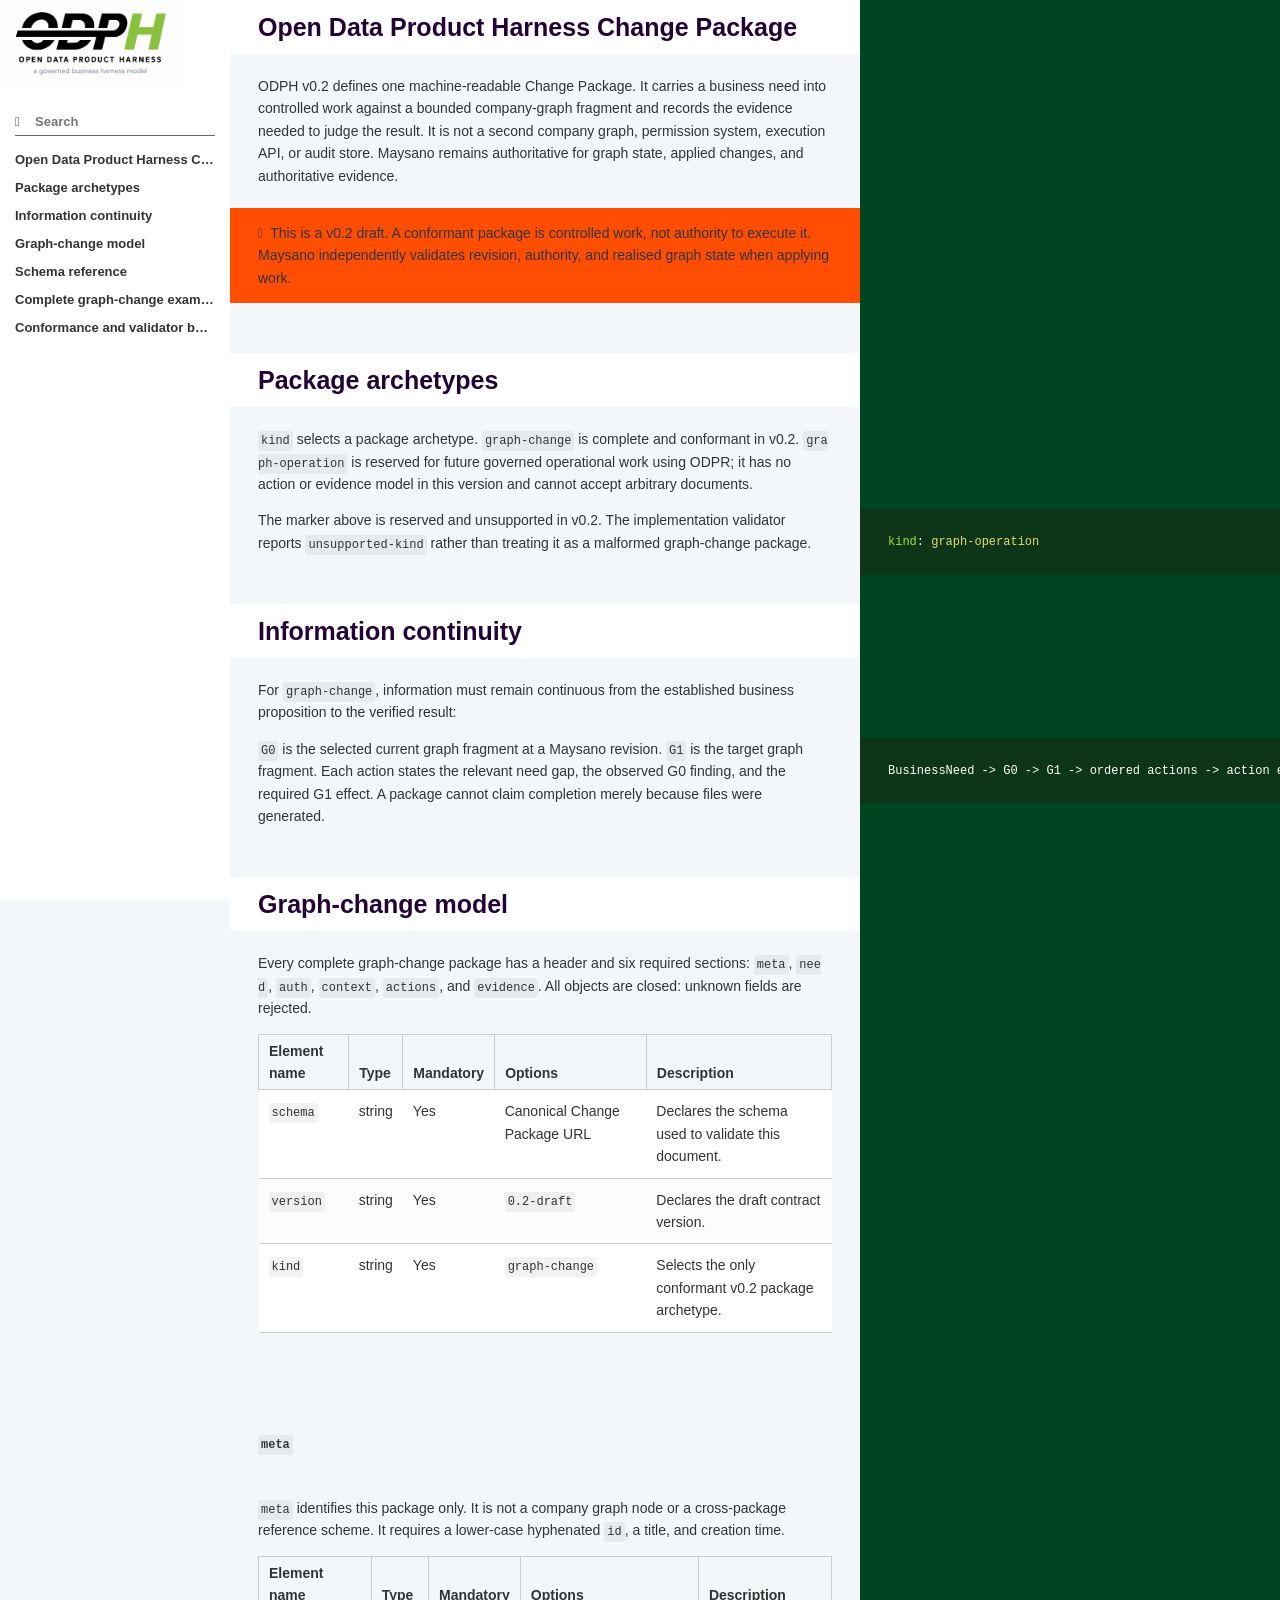
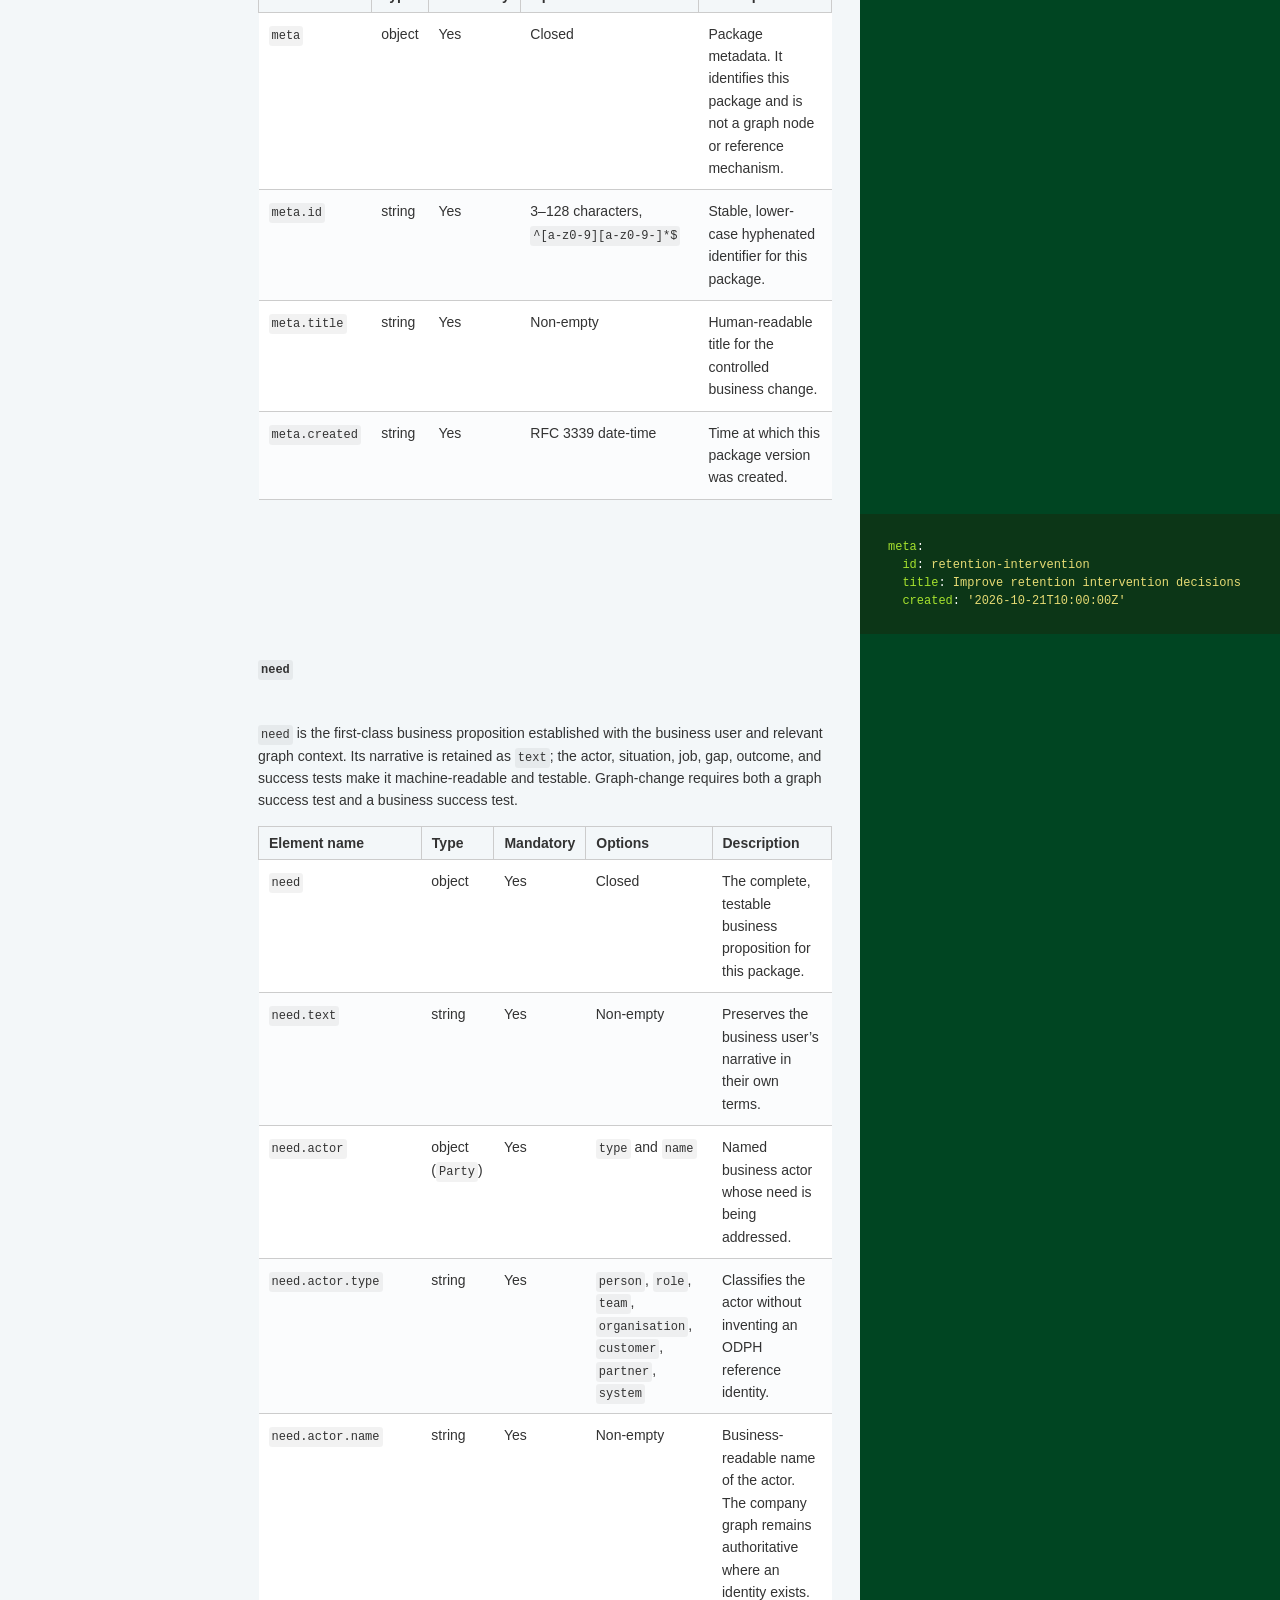
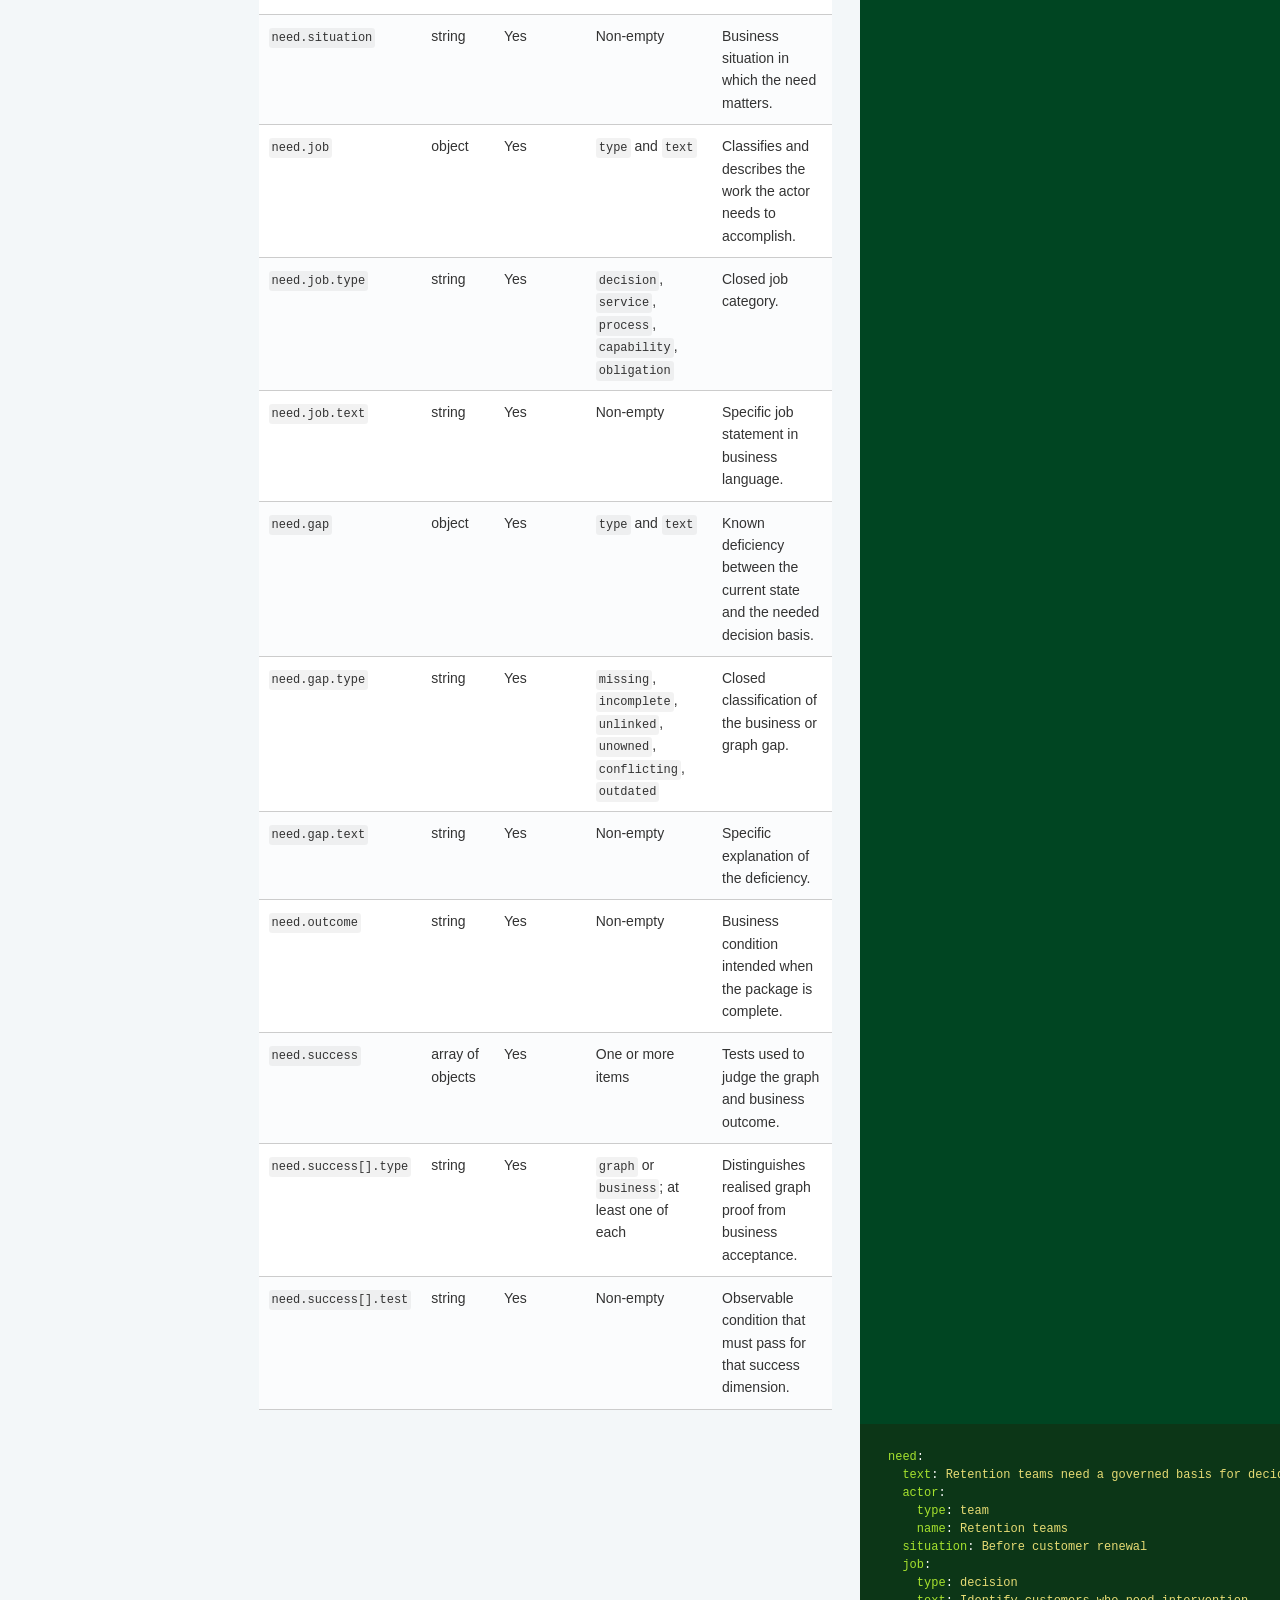
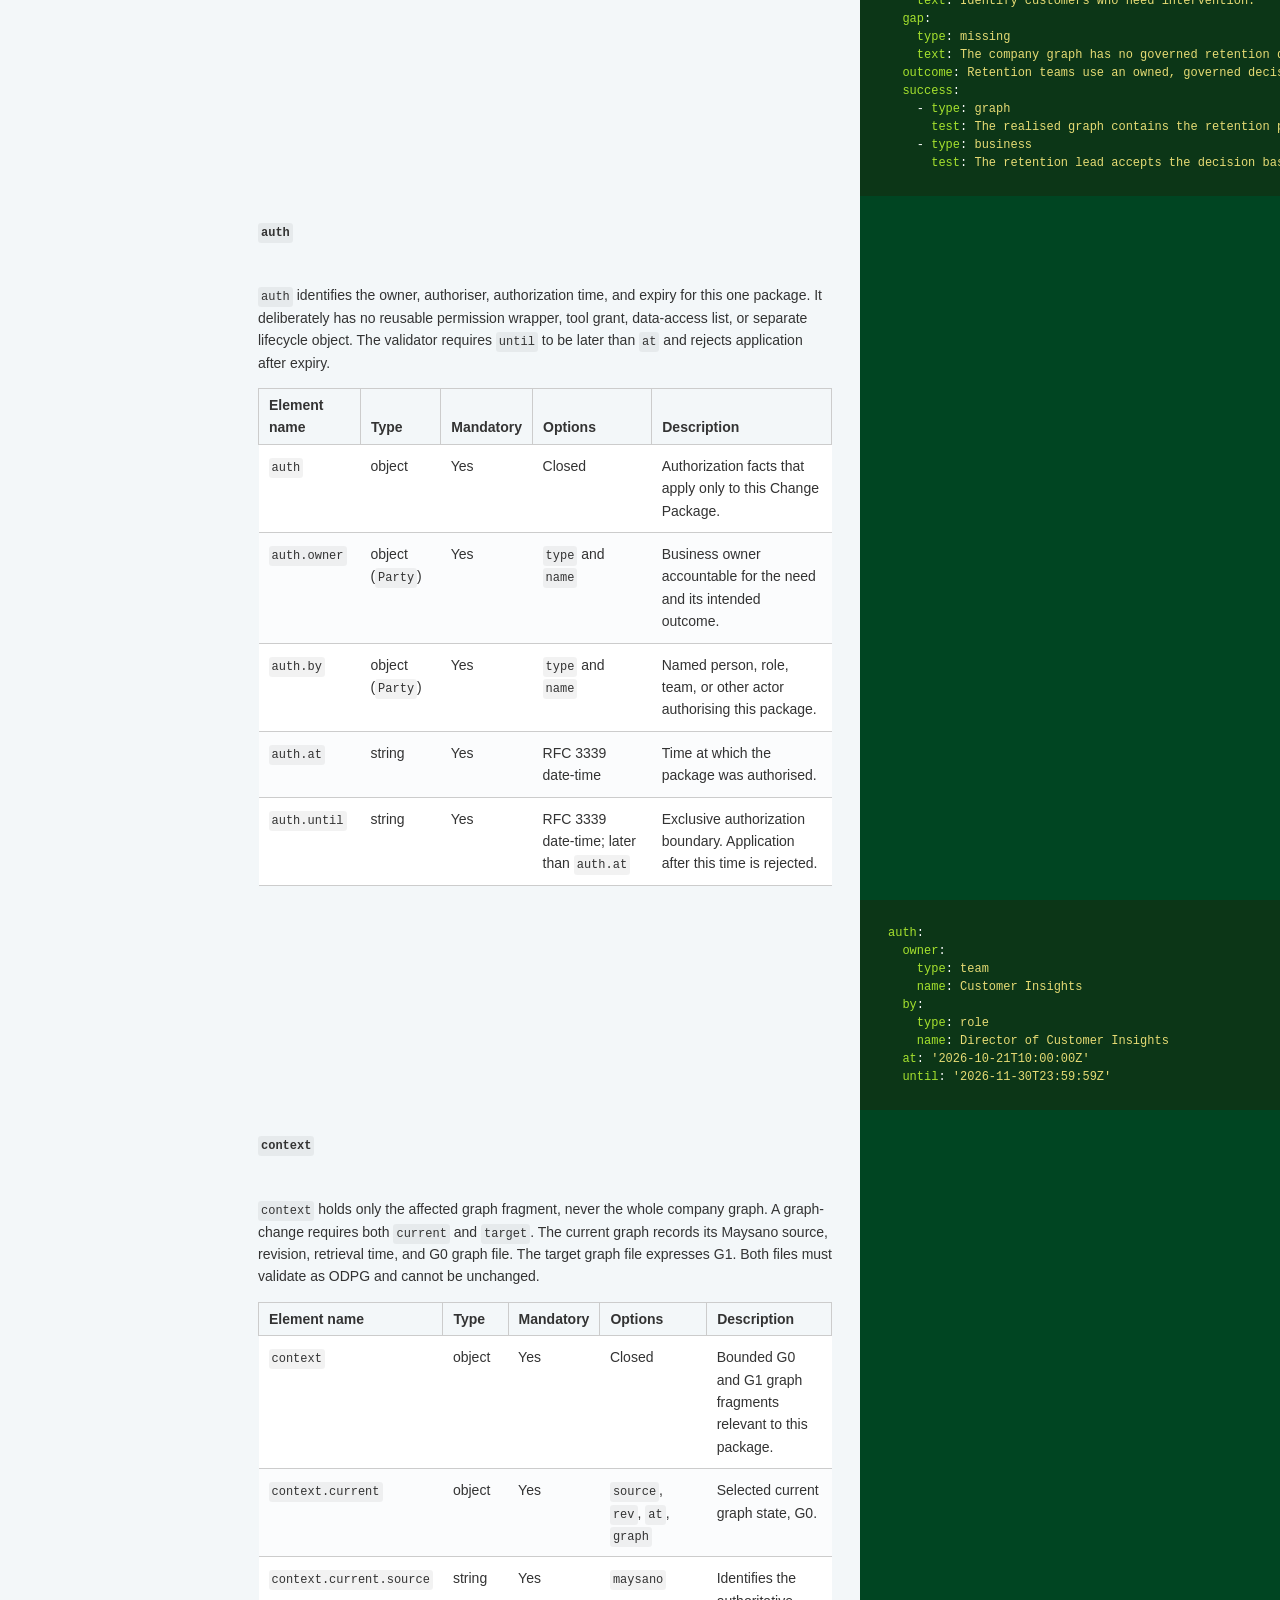
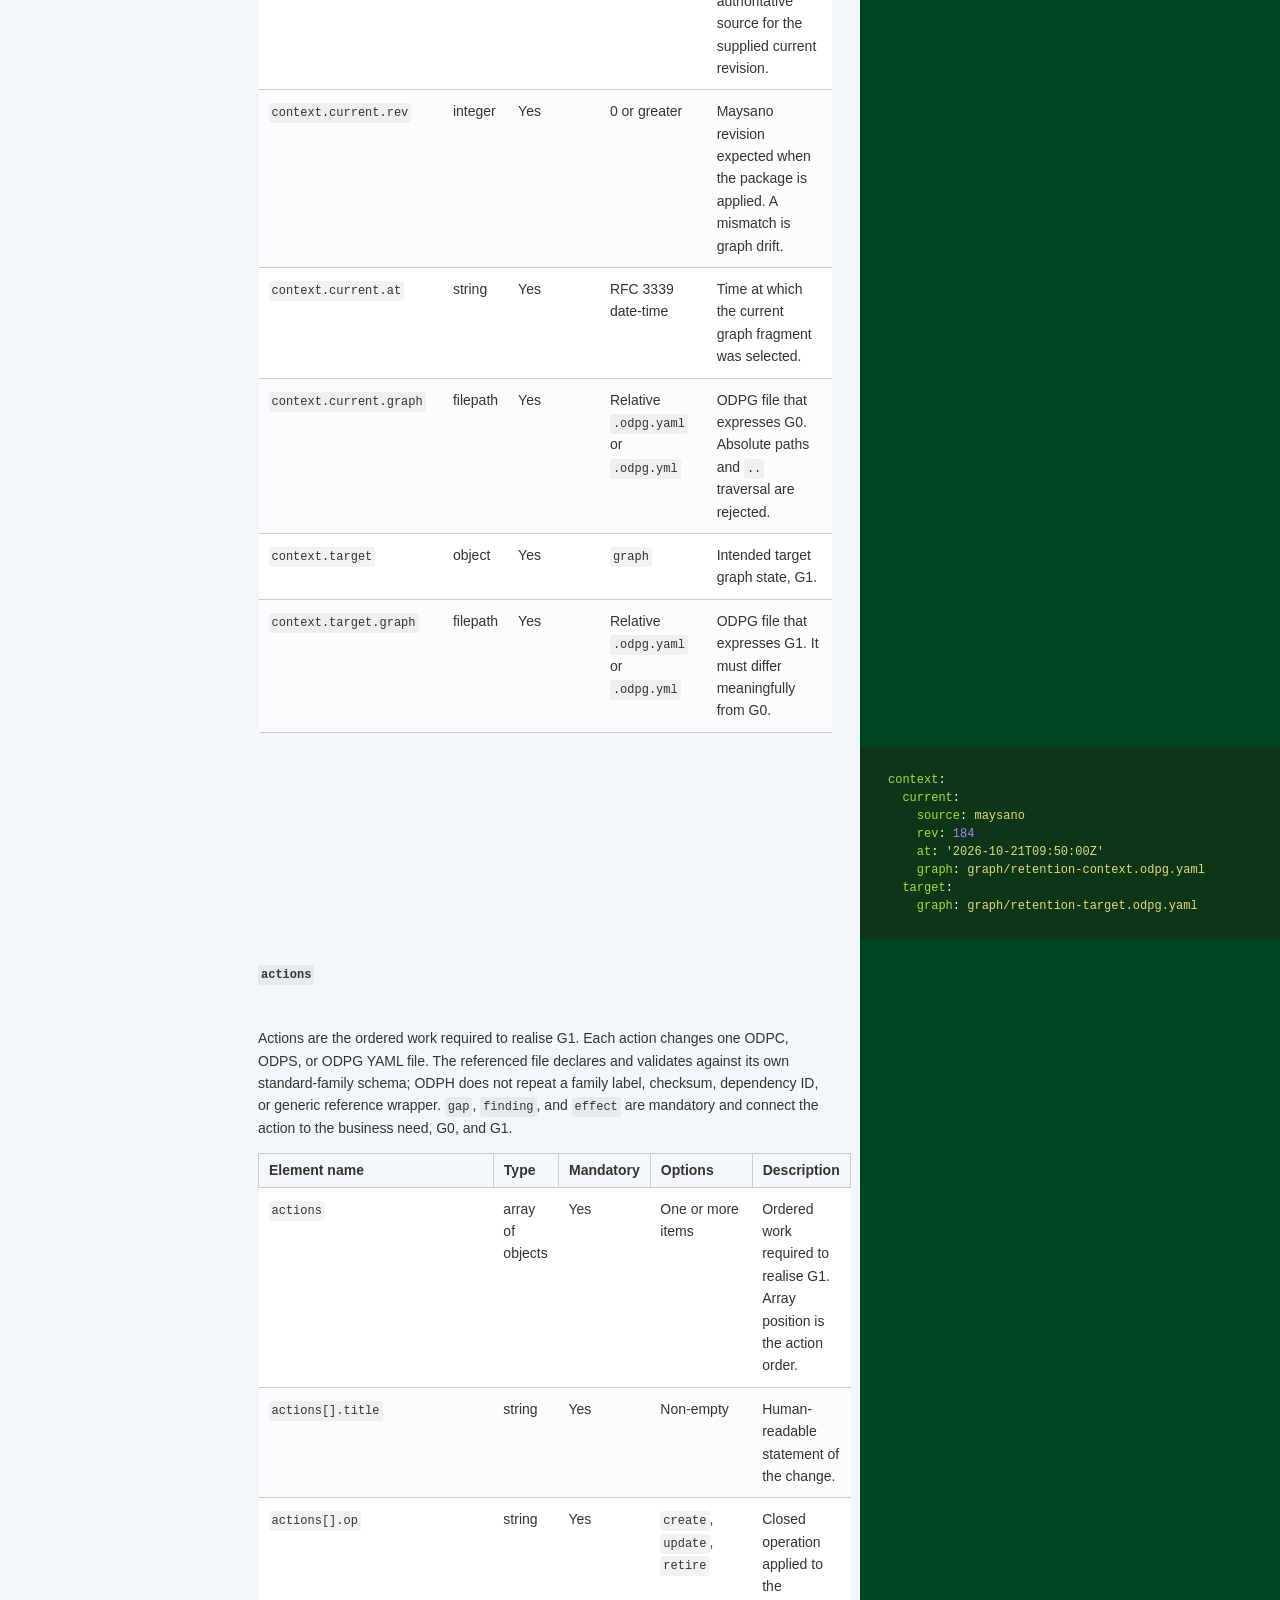
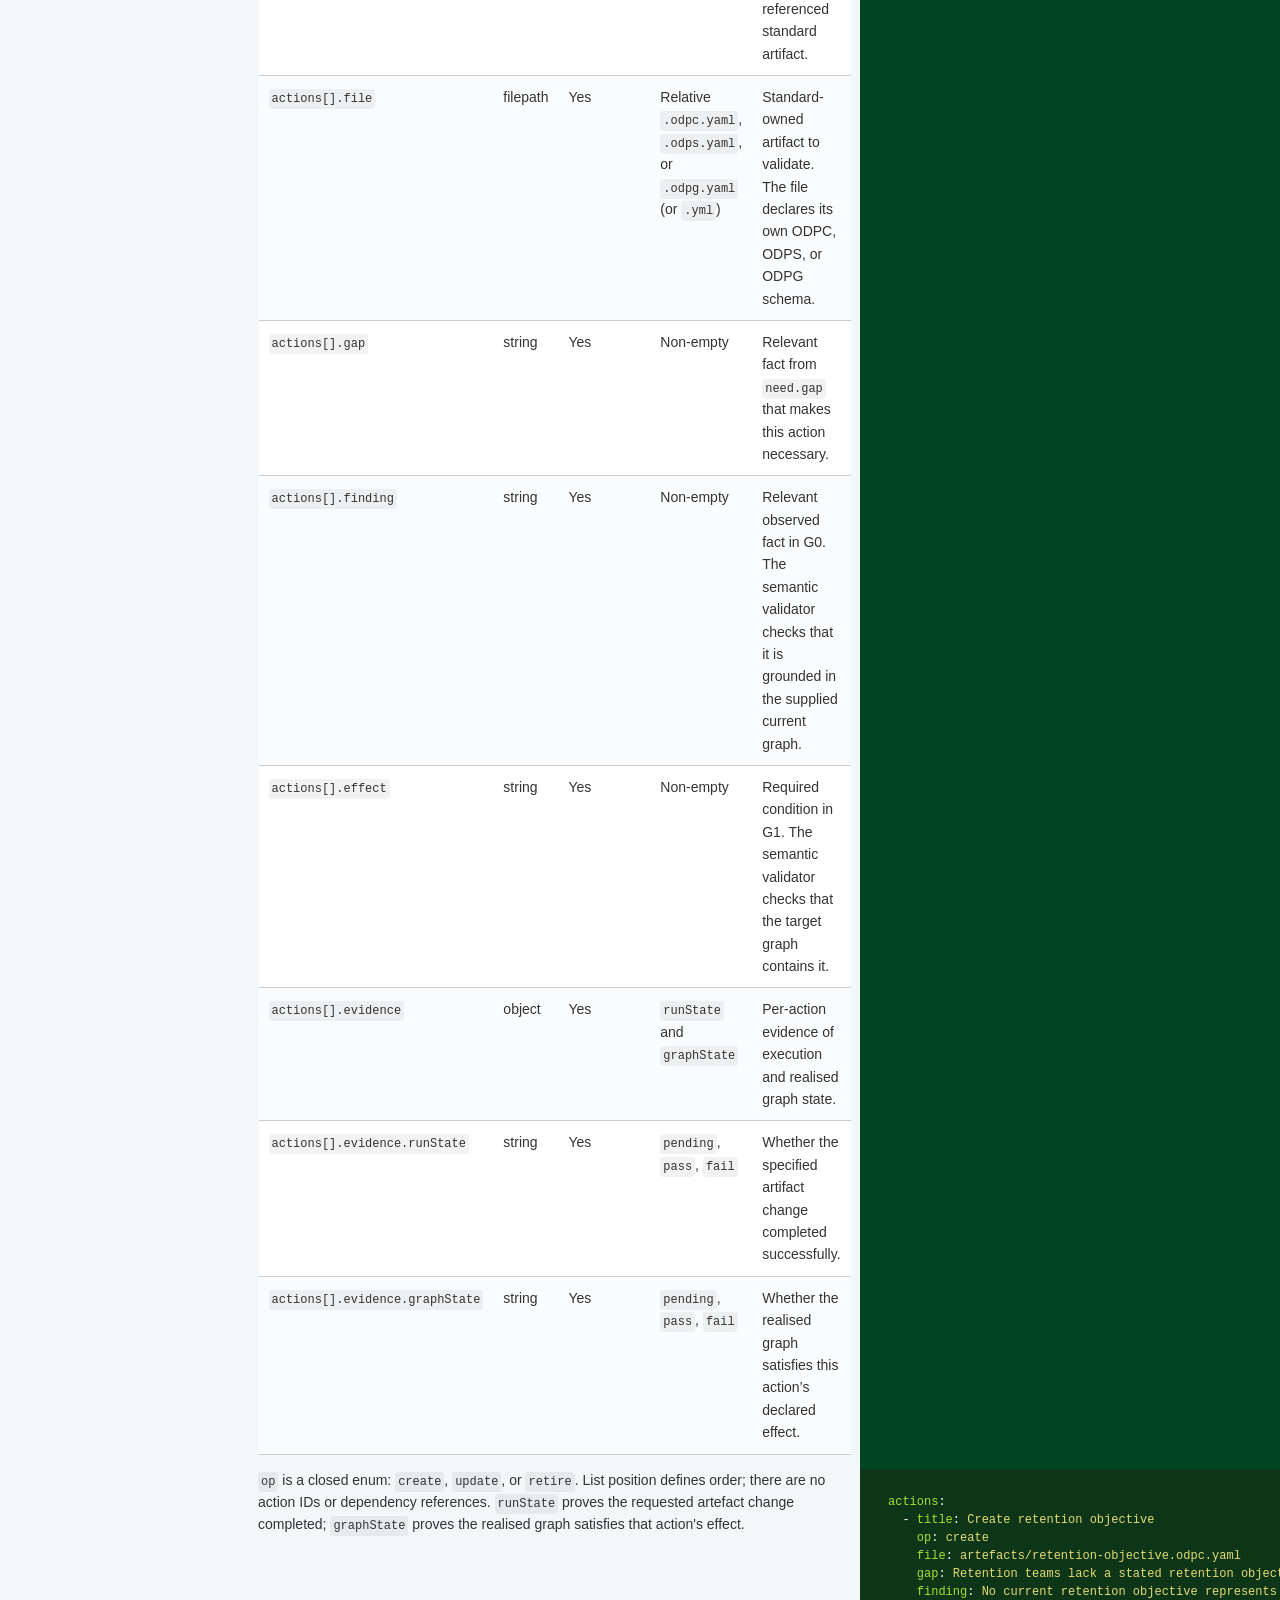
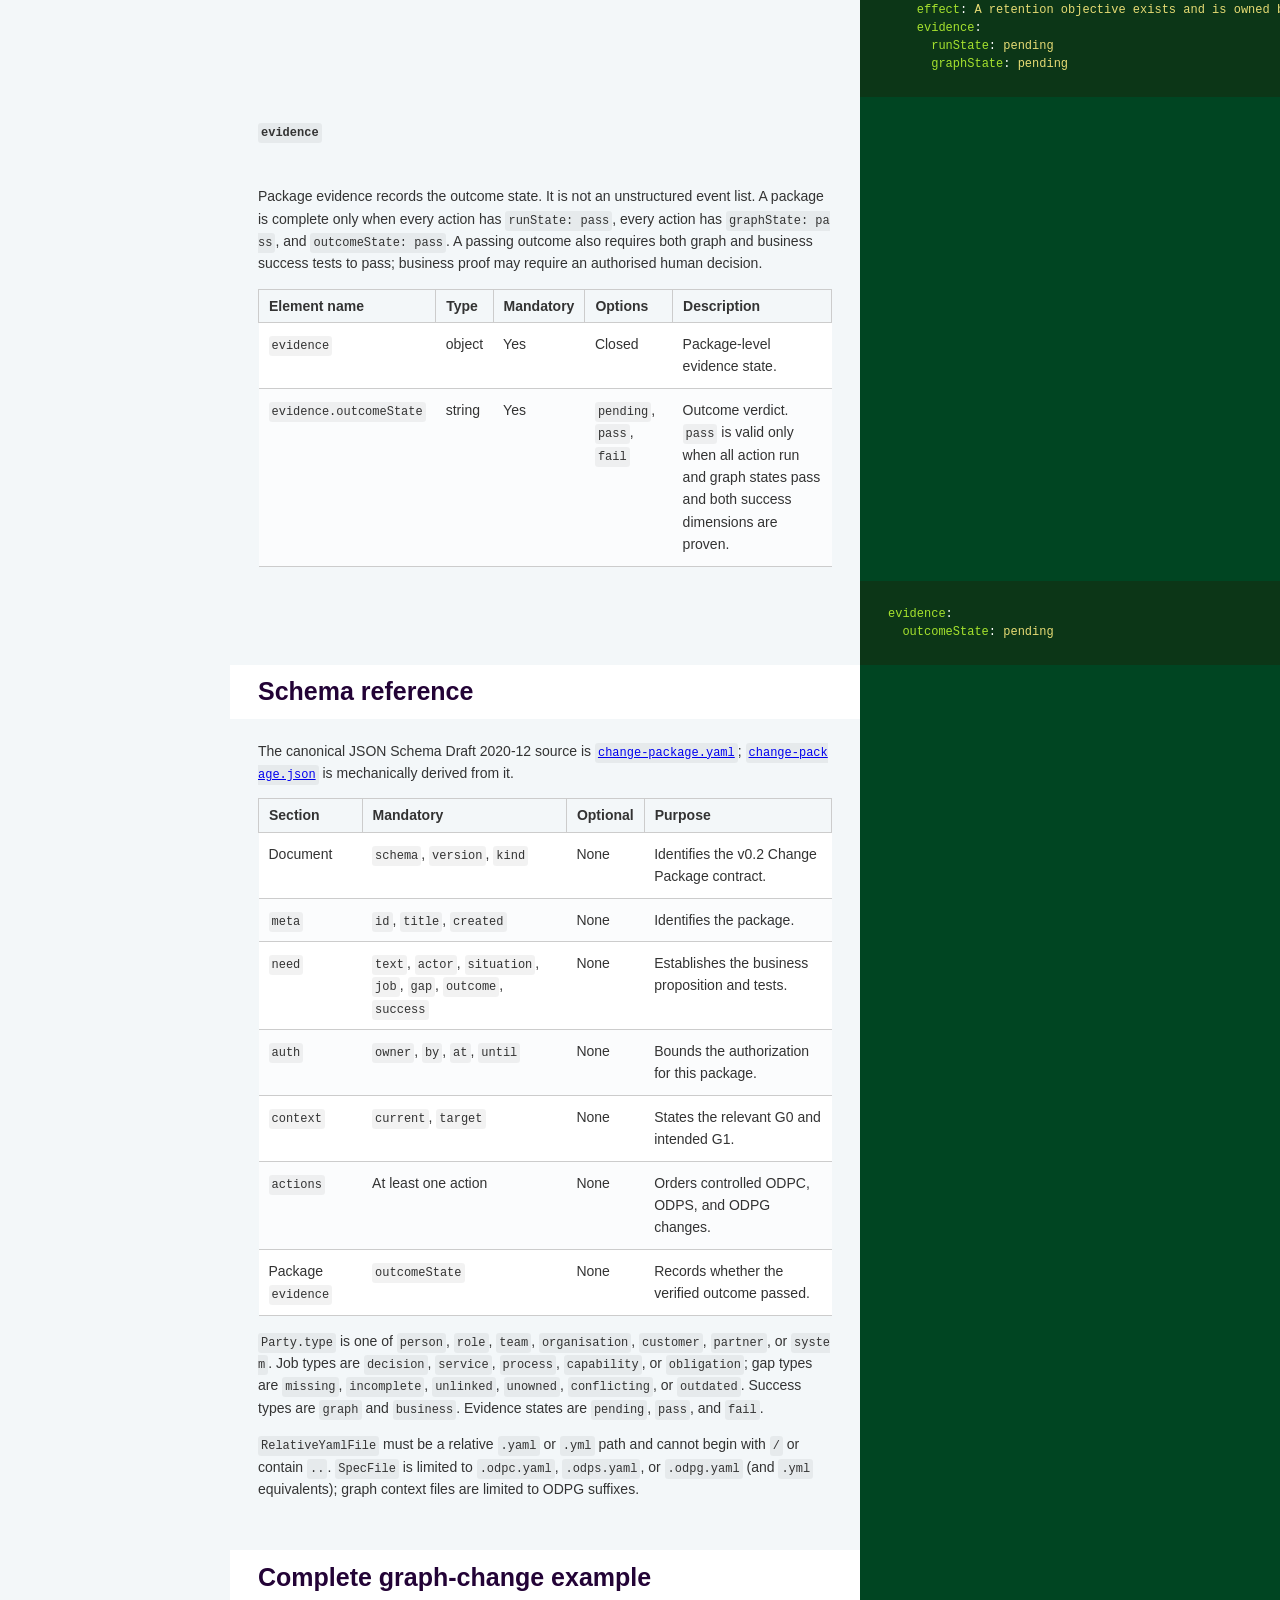
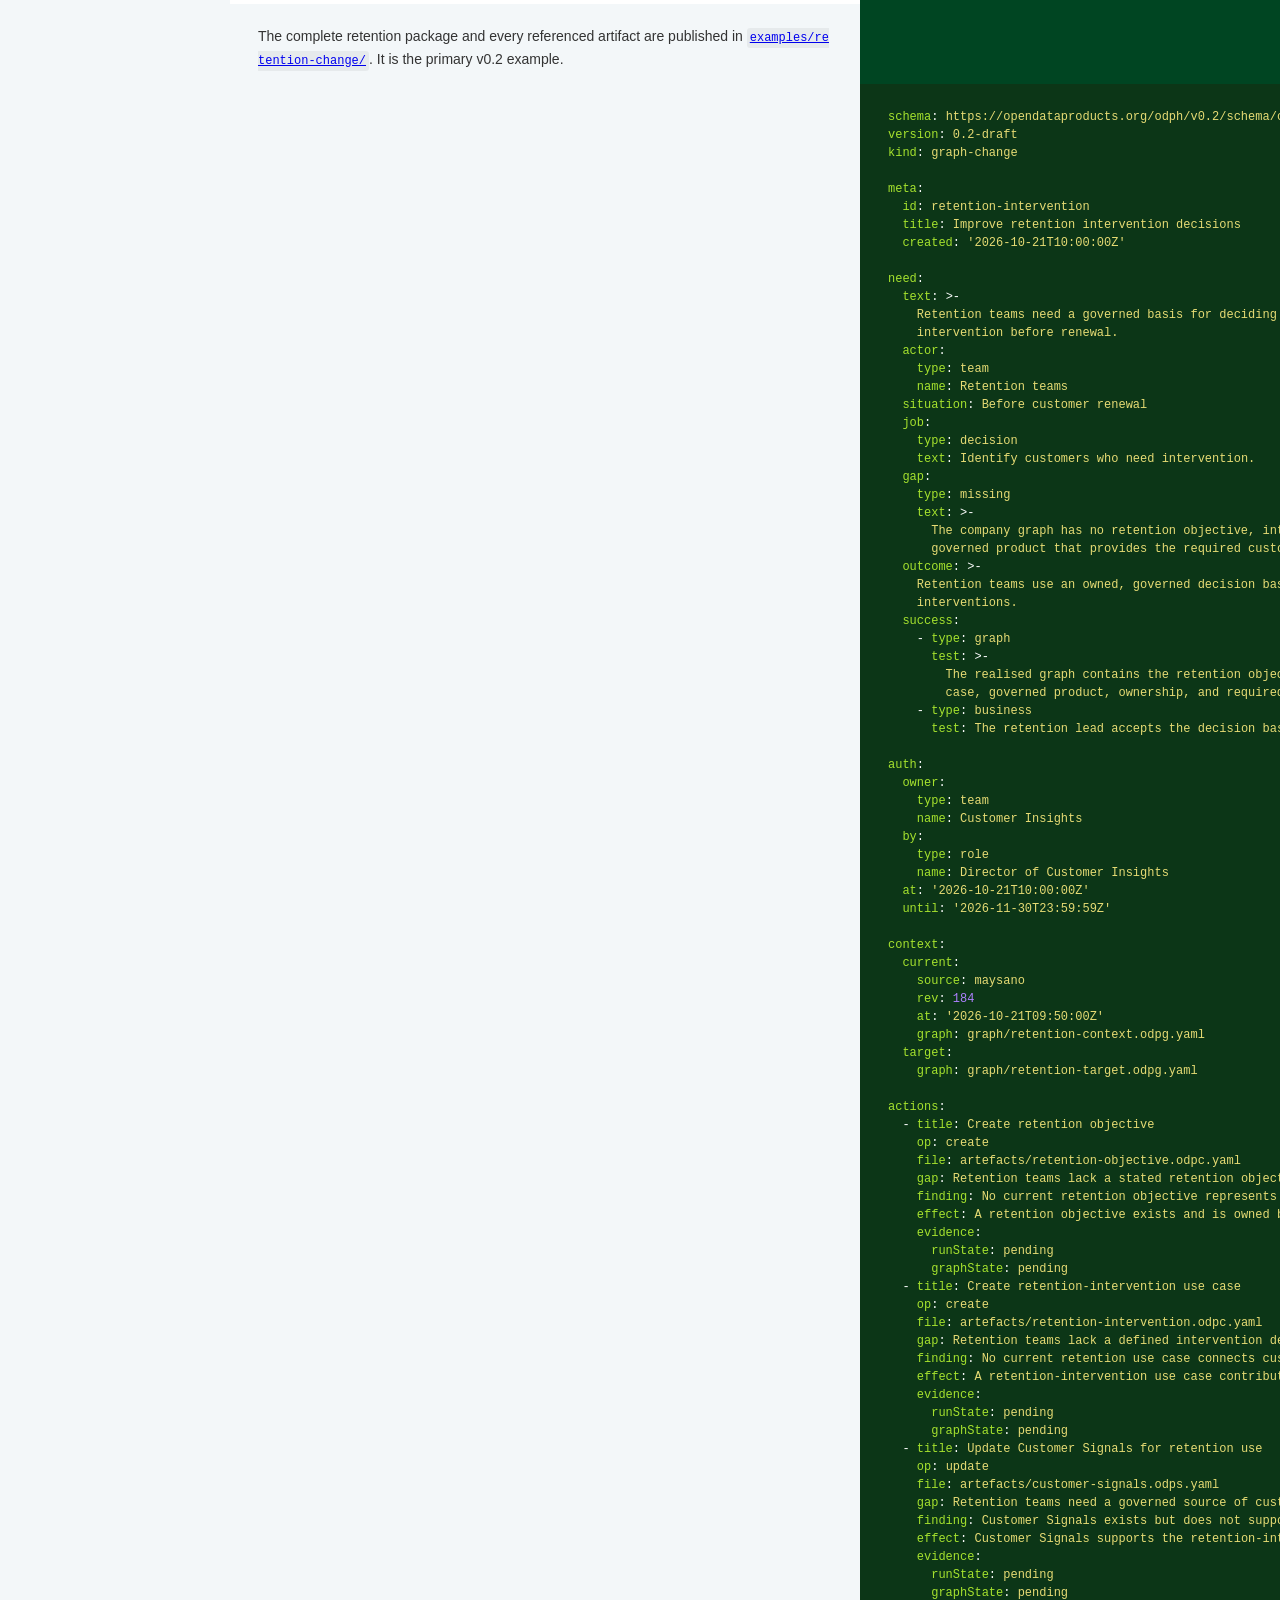
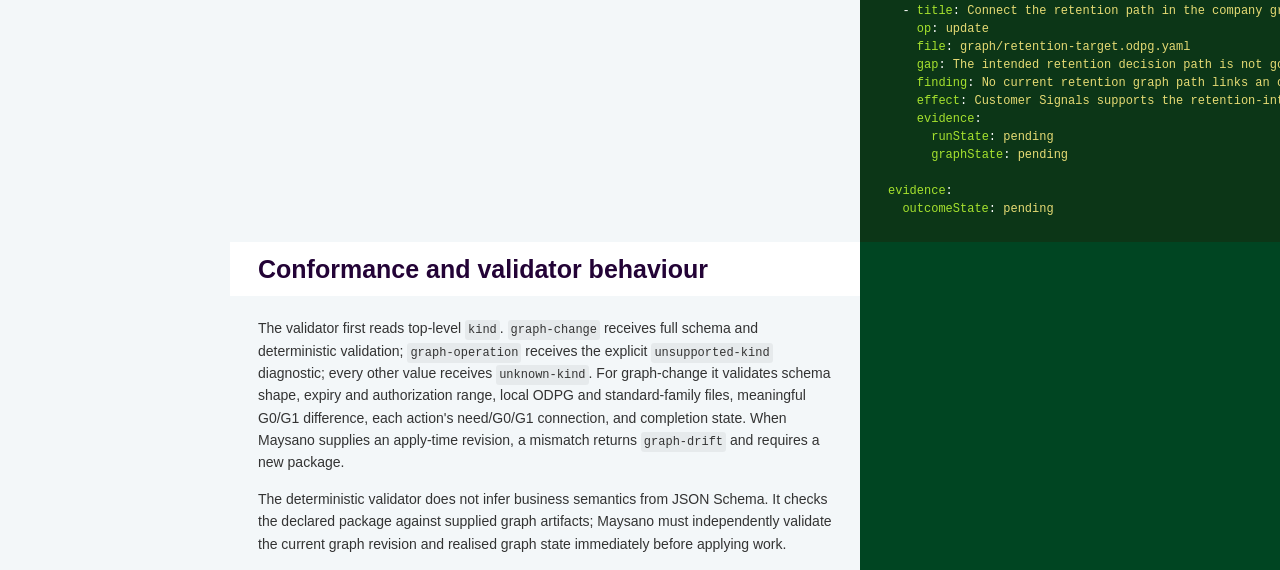
==== commit b532c9bb: "deploy: 12179d8c8b822b597f8f4989c1deb99750e7abf1" ====
--- a/index.html
+++ b/index.html
@@ -391,23 +391,23 @@
 <p>Every complete graph-change package has a header and six required sections: <code>meta</code>, <code>need</code>, <code>auth</code>, <code>context</code>, <code>actions</code>, and <code>evidence</code>. All objects are closed: unknown fields are rejected.</p>
 
 <table>
-<thead><tr><th>Element name</th><th>Type</th><th>Options</th><th>Description</th></tr></thead>
-<tbody>
-<tr><td><code>schema</code></td><td>string</td><td>Required; canonical Change Package URL</td><td>Declares the schema used to validate this document.</td></tr>
-<tr><td><code>version</code></td><td>string</td><td>Required; <code>0.2-draft</code></td><td>Declares the draft contract version.</td></tr>
-<tr><td><code>kind</code></td><td>string</td><td>Required; <code>graph-change</code></td><td>Selects the only conformant v0.2 package archetype.</td></tr>
+<thead><tr><th>Element name</th><th>Type</th><th>Mandatory</th><th>Options</th><th>Description</th></tr></thead>
+<tbody>
+<tr><td><code>schema</code></td><td>string</td><td>Yes</td><td>Canonical Change Package URL</td><td>Declares the schema used to validate this document.</td></tr>
+<tr><td><code>version</code></td><td>string</td><td>Yes</td><td><code>0.2-draft</code></td><td>Declares the draft contract version.</td></tr>
+<tr><td><code>kind</code></td><td>string</td><td>Yes</td><td><code>graph-change</code></td><td>Selects the only conformant v0.2 package archetype.</td></tr>
 </tbody>
 </table>
 <h2 id='meta'><code>meta</code></h2>
 <p><code>meta</code> identifies this package only. It is not a company graph node or a cross-package reference scheme. It requires a lower-case hyphenated <code>id</code>, a title, and creation time.</p>
 
 <table>
-<thead><tr><th>Element name</th><th>Type</th><th>Options</th><th>Description</th></tr></thead>
-<tbody>
-<tr><td><code>meta</code></td><td>object</td><td>Required; closed</td><td>Package metadata. It identifies this package and is not a graph node or reference mechanism.</td></tr>
-<tr><td><code>meta.id</code></td><td>string</td><td>Required; 3–128 characters, <code>^[a-z0-9][a-z0-9-]*$</code></td><td>Stable, lower-case hyphenated identifier for this package.</td></tr>
-<tr><td><code>meta.title</code></td><td>string</td><td>Required; non-empty</td><td>Human-readable title for the controlled business change.</td></tr>
-<tr><td><code>meta.created</code></td><td>string</td><td>Required; RFC 3339 date-time</td><td>Time at which this package version was created.</td></tr>
+<thead><tr><th>Element name</th><th>Type</th><th>Mandatory</th><th>Options</th><th>Description</th></tr></thead>
+<tbody>
+<tr><td><code>meta</code></td><td>object</td><td>Yes</td><td>Closed</td><td>Package metadata. It identifies this package and is not a graph node or reference mechanism.</td></tr>
+<tr><td><code>meta.id</code></td><td>string</td><td>Yes</td><td>3–128 characters, <code>^[a-z0-9][a-z0-9-]*$</code></td><td>Stable, lower-case hyphenated identifier for this package.</td></tr>
+<tr><td><code>meta.title</code></td><td>string</td><td>Yes</td><td>Non-empty</td><td>Human-readable title for the controlled business change.</td></tr>
+<tr><td><code>meta.created</code></td><td>string</td><td>Yes</td><td>RFC 3339 date-time</td><td>Time at which this package version was created.</td></tr>
 </tbody>
 </table>
 <div class="highlight"><pre class="highlight yaml tab-yaml"><code><span class="na">meta</span><span class="pi">:</span>
@@ -418,24 +418,24 @@
 <p><code>need</code> is the first-class business proposition established with the business user and relevant graph context. Its narrative is retained as <code>text</code>; the actor, situation, job, gap, outcome, and success tests make it machine-readable and testable. Graph-change requires both a graph success test and a business success test.</p>
 
 <table>
-<thead><tr><th>Element name</th><th>Type</th><th>Options</th><th>Description</th></tr></thead>
-<tbody>
-<tr><td><code>need</code></td><td>object</td><td>Required; closed</td><td>The complete, testable business proposition for this package.</td></tr>
-<tr><td><code>need.text</code></td><td>string</td><td>Required; non-empty</td><td>Preserves the business user’s narrative in their own terms.</td></tr>
-<tr><td><code>need.actor</code></td><td>object (<code>Party</code>)</td><td>Required; <code>type</code> and <code>name</code></td><td>Named business actor whose need is being addressed.</td></tr>
-<tr><td><code>need.actor.type</code></td><td>string</td><td><code>person</code>, <code>role</code>, <code>team</code>, <code>organisation</code>, <code>customer</code>, <code>partner</code>, <code>system</code></td><td>Classifies the actor without inventing an ODPH reference identity.</td></tr>
-<tr><td><code>need.actor.name</code></td><td>string</td><td>Required; non-empty</td><td>Business-readable name of the actor. The company graph remains authoritative where an identity exists.</td></tr>
-<tr><td><code>need.situation</code></td><td>string</td><td>Required; non-empty</td><td>Business situation in which the need matters.</td></tr>
-<tr><td><code>need.job</code></td><td>object</td><td>Required; <code>type</code> and <code>text</code></td><td>Classifies and describes the work the actor needs to accomplish.</td></tr>
-<tr><td><code>need.job.type</code></td><td>string</td><td><code>decision</code>, <code>service</code>, <code>process</code>, <code>capability</code>, <code>obligation</code></td><td>Closed job category.</td></tr>
-<tr><td><code>need.job.text</code></td><td>string</td><td>Required; non-empty</td><td>Specific job statement in business language.</td></tr>
-<tr><td><code>need.gap</code></td><td>object</td><td>Required; <code>type</code> and <code>text</code></td><td>Known deficiency between the current state and the needed decision basis.</td></tr>
-<tr><td><code>need.gap.type</code></td><td>string</td><td><code>missing</code>, <code>incomplete</code>, <code>unlinked</code>, <code>unowned</code>, <code>conflicting</code>, <code>outdated</code></td><td>Closed classification of the business or graph gap.</td></tr>
-<tr><td><code>need.gap.text</code></td><td>string</td><td>Required; non-empty</td><td>Specific explanation of the deficiency.</td></tr>
-<tr><td><code>need.outcome</code></td><td>string</td><td>Required; non-empty</td><td>Business condition intended when the package is complete.</td></tr>
-<tr><td><code>need.success</code></td><td>array of objects</td><td>Required; one or more items</td><td>Tests used to judge the graph and business outcome.</td></tr>
-<tr><td><code>need.success[].type</code></td><td>string</td><td><code>graph</code> or <code>business</code>; at least one of each</td><td>Distinguishes realised graph proof from business acceptance.</td></tr>
-<tr><td><code>need.success[].test</code></td><td>string</td><td>Required; non-empty</td><td>Observable condition that must pass for that success dimension.</td></tr>
+<thead><tr><th>Element name</th><th>Type</th><th>Mandatory</th><th>Options</th><th>Description</th></tr></thead>
+<tbody>
+<tr><td><code>need</code></td><td>object</td><td>Yes</td><td>Closed</td><td>The complete, testable business proposition for this package.</td></tr>
+<tr><td><code>need.text</code></td><td>string</td><td>Yes</td><td>Non-empty</td><td>Preserves the business user’s narrative in their own terms.</td></tr>
+<tr><td><code>need.actor</code></td><td>object (<code>Party</code>)</td><td>Yes</td><td><code>type</code> and <code>name</code></td><td>Named business actor whose need is being addressed.</td></tr>
+<tr><td><code>need.actor.type</code></td><td>string</td><td>Yes</td><td><code>person</code>, <code>role</code>, <code>team</code>, <code>organisation</code>, <code>customer</code>, <code>partner</code>, <code>system</code></td><td>Classifies the actor without inventing an ODPH reference identity.</td></tr>
+<tr><td><code>need.actor.name</code></td><td>string</td><td>Yes</td><td>Non-empty</td><td>Business-readable name of the actor. The company graph remains authoritative where an identity exists.</td></tr>
+<tr><td><code>need.situation</code></td><td>string</td><td>Yes</td><td>Non-empty</td><td>Business situation in which the need matters.</td></tr>
+<tr><td><code>need.job</code></td><td>object</td><td>Yes</td><td><code>type</code> and <code>text</code></td><td>Classifies and describes the work the actor needs to accomplish.</td></tr>
+<tr><td><code>need.job.type</code></td><td>string</td><td>Yes</td><td><code>decision</code>, <code>service</code>, <code>process</code>, <code>capability</code>, <code>obligation</code></td><td>Closed job category.</td></tr>
+<tr><td><code>need.job.text</code></td><td>string</td><td>Yes</td><td>Non-empty</td><td>Specific job statement in business language.</td></tr>
+<tr><td><code>need.gap</code></td><td>object</td><td>Yes</td><td><code>type</code> and <code>text</code></td><td>Known deficiency between the current state and the needed decision basis.</td></tr>
+<tr><td><code>need.gap.type</code></td><td>string</td><td>Yes</td><td><code>missing</code>, <code>incomplete</code>, <code>unlinked</code>, <code>unowned</code>, <code>conflicting</code>, <code>outdated</code></td><td>Closed classification of the business or graph gap.</td></tr>
+<tr><td><code>need.gap.text</code></td><td>string</td><td>Yes</td><td>Non-empty</td><td>Specific explanation of the deficiency.</td></tr>
+<tr><td><code>need.outcome</code></td><td>string</td><td>Yes</td><td>Non-empty</td><td>Business condition intended when the package is complete.</td></tr>
+<tr><td><code>need.success</code></td><td>array of objects</td><td>Yes</td><td>One or more items</td><td>Tests used to judge the graph and business outcome.</td></tr>
+<tr><td><code>need.success[].type</code></td><td>string</td><td>Yes</td><td><code>graph</code> or <code>business</code>; at least one of each</td><td>Distinguishes realised graph proof from business acceptance.</td></tr>
+<tr><td><code>need.success[].test</code></td><td>string</td><td>Yes</td><td>Non-empty</td><td>Observable condition that must pass for that success dimension.</td></tr>
 </tbody>
 </table>
 <div class="highlight"><pre class="highlight yaml tab-yaml"><code><span class="na">need</span><span class="pi">:</span>
@@ -460,13 +460,13 @@
 <p><code>auth</code> identifies the owner, authoriser, authorization time, and expiry for this one package. It deliberately has no reusable permission wrapper, tool grant, data-access list, or separate lifecycle object. The validator requires <code>until</code> to be later than <code>at</code> and rejects application after expiry.</p>
 
 <table>
-<thead><tr><th>Element name</th><th>Type</th><th>Options</th><th>Description</th></tr></thead>
-<tbody>
-<tr><td><code>auth</code></td><td>object</td><td>Required; closed</td><td>Authorization facts that apply only to this Change Package.</td></tr>
-<tr><td><code>auth.owner</code></td><td>object (<code>Party</code>)</td><td>Required; <code>type</code> and <code>name</code></td><td>Business owner accountable for the need and its intended outcome.</td></tr>
-<tr><td><code>auth.by</code></td><td>object (<code>Party</code>)</td><td>Required; <code>type</code> and <code>name</code></td><td>Named person, role, team, or other actor authorising this package.</td></tr>
-<tr><td><code>auth.at</code></td><td>string</td><td>Required; RFC 3339 date-time</td><td>Time at which the package was authorised.</td></tr>
-<tr><td><code>auth.until</code></td><td>string</td><td>Required; RFC 3339 date-time; later than <code>auth.at</code></td><td>Exclusive authorization boundary. Application after this time is rejected.</td></tr>
+<thead><tr><th>Element name</th><th>Type</th><th>Mandatory</th><th>Options</th><th>Description</th></tr></thead>
+<tbody>
+<tr><td><code>auth</code></td><td>object</td><td>Yes</td><td>Closed</td><td>Authorization facts that apply only to this Change Package.</td></tr>
+<tr><td><code>auth.owner</code></td><td>object (<code>Party</code>)</td><td>Yes</td><td><code>type</code> and <code>name</code></td><td>Business owner accountable for the need and its intended outcome.</td></tr>
+<tr><td><code>auth.by</code></td><td>object (<code>Party</code>)</td><td>Yes</td><td><code>type</code> and <code>name</code></td><td>Named person, role, team, or other actor authorising this package.</td></tr>
+<tr><td><code>auth.at</code></td><td>string</td><td>Yes</td><td>RFC 3339 date-time</td><td>Time at which the package was authorised.</td></tr>
+<tr><td><code>auth.until</code></td><td>string</td><td>Yes</td><td>RFC 3339 date-time; later than <code>auth.at</code></td><td>Exclusive authorization boundary. Application after this time is rejected.</td></tr>
 </tbody>
 </table>
 <div class="highlight"><pre class="highlight yaml tab-yaml"><code><span class="na">auth</span><span class="pi">:</span>
@@ -482,16 +482,16 @@
 <p><code>context</code> holds only the affected graph fragment, never the whole company graph. A graph-change requires both <code>current</code> and <code>target</code>. The current graph records its Maysano source, revision, retrieval time, and G0 graph file. The target graph file expresses G1. Both files must validate as ODPG and cannot be unchanged.</p>
 
 <table>
-<thead><tr><th>Element name</th><th>Type</th><th>Options</th><th>Description</th></tr></thead>
-<tbody>
-<tr><td><code>context</code></td><td>object</td><td>Required; closed</td><td>Bounded G0 and G1 graph fragments relevant to this package.</td></tr>
-<tr><td><code>context.current</code></td><td>object</td><td>Required; <code>source</code>, <code>rev</code>, <code>at</code>, <code>graph</code></td><td>Selected current graph state, G0.</td></tr>
-<tr><td><code>context.current.source</code></td><td>string</td><td>Required; <code>maysano</code></td><td>Identifies the authoritative source for the supplied current revision.</td></tr>
-<tr><td><code>context.current.rev</code></td><td>integer</td><td>Required; 0 or greater</td><td>Maysano revision expected when the package is applied. A mismatch is graph drift.</td></tr>
-<tr><td><code>context.current.at</code></td><td>string</td><td>Required; RFC 3339 date-time</td><td>Time at which the current graph fragment was selected.</td></tr>
-<tr><td><code>context.current.graph</code></td><td>filepath</td><td>Required; relative <code>.odpg.yaml</code> or <code>.odpg.yml</code></td><td>ODPG file that expresses G0. Absolute paths and <code>..</code> traversal are rejected.</td></tr>
-<tr><td><code>context.target</code></td><td>object</td><td>Required; <code>graph</code></td><td>Intended target graph state, G1.</td></tr>
-<tr><td><code>context.target.graph</code></td><td>filepath</td><td>Required; relative <code>.odpg.yaml</code> or <code>.odpg.yml</code></td><td>ODPG file that expresses G1. It must differ meaningfully from G0.</td></tr>
+<thead><tr><th>Element name</th><th>Type</th><th>Mandatory</th><th>Options</th><th>Description</th></tr></thead>
+<tbody>
+<tr><td><code>context</code></td><td>object</td><td>Yes</td><td>Closed</td><td>Bounded G0 and G1 graph fragments relevant to this package.</td></tr>
+<tr><td><code>context.current</code></td><td>object</td><td>Yes</td><td><code>source</code>, <code>rev</code>, <code>at</code>, <code>graph</code></td><td>Selected current graph state, G0.</td></tr>
+<tr><td><code>context.current.source</code></td><td>string</td><td>Yes</td><td><code>maysano</code></td><td>Identifies the authoritative source for the supplied current revision.</td></tr>
+<tr><td><code>context.current.rev</code></td><td>integer</td><td>Yes</td><td>0 or greater</td><td>Maysano revision expected when the package is applied. A mismatch is graph drift.</td></tr>
+<tr><td><code>context.current.at</code></td><td>string</td><td>Yes</td><td>RFC 3339 date-time</td><td>Time at which the current graph fragment was selected.</td></tr>
+<tr><td><code>context.current.graph</code></td><td>filepath</td><td>Yes</td><td>Relative <code>.odpg.yaml</code> or <code>.odpg.yml</code></td><td>ODPG file that expresses G0. Absolute paths and <code>..</code> traversal are rejected.</td></tr>
+<tr><td><code>context.target</code></td><td>object</td><td>Yes</td><td><code>graph</code></td><td>Intended target graph state, G1.</td></tr>
+<tr><td><code>context.target.graph</code></td><td>filepath</td><td>Yes</td><td>Relative <code>.odpg.yaml</code> or <code>.odpg.yml</code></td><td>ODPG file that expresses G1. It must differ meaningfully from G0.</td></tr>
 </tbody>
 </table>
 <div class="highlight"><pre class="highlight yaml tab-yaml"><code><span class="na">context</span><span class="pi">:</span>
@@ -506,18 +506,18 @@
 <p>Actions are the ordered work required to realise G1. Each action changes one ODPC, ODPS, or ODPG YAML file. The referenced file declares and validates against its own standard-family schema; ODPH does not repeat a family label, checksum, dependency ID, or generic reference wrapper. <code>gap</code>, <code>finding</code>, and <code>effect</code> are mandatory and connect the action to the business need, G0, and G1.</p>
 
 <table>
-<thead><tr><th>Element name</th><th>Type</th><th>Options</th><th>Description</th></tr></thead>
-<tbody>
-<tr><td><code>actions</code></td><td>array of objects</td><td>Required; one or more items</td><td>Ordered work required to realise G1. Array position is the action order.</td></tr>
-<tr><td><code>actions[].title</code></td><td>string</td><td>Required; non-empty</td><td>Human-readable statement of the change.</td></tr>
-<tr><td><code>actions[].op</code></td><td>string</td><td><code>create</code>, <code>update</code>, <code>retire</code></td><td>Closed operation applied to the referenced standard artifact.</td></tr>
-<tr><td><code>actions[].file</code></td><td>filepath</td><td>Required; relative <code>.odpc.yaml</code>, <code>.odps.yaml</code>, or <code>.odpg.yaml</code> (or <code>.yml</code>)</td><td>Standard-owned artifact to validate. The file declares its own ODPC, ODPS, or ODPG schema.</td></tr>
-<tr><td><code>actions[].gap</code></td><td>string</td><td>Required; non-empty</td><td>Relevant fact from <code>need.gap</code> that makes this action necessary.</td></tr>
-<tr><td><code>actions[].finding</code></td><td>string</td><td>Required; non-empty</td><td>Relevant observed fact in G0. The semantic validator checks that it is grounded in the supplied current graph.</td></tr>
-<tr><td><code>actions[].effect</code></td><td>string</td><td>Required; non-empty</td><td>Required condition in G1. The semantic validator checks that the target graph contains it.</td></tr>
-<tr><td><code>actions[].evidence</code></td><td>object</td><td>Required; <code>runState</code> and <code>graphState</code></td><td>Per-action evidence of execution and realised graph state.</td></tr>
-<tr><td><code>actions[].evidence.runState</code></td><td>string</td><td><code>pending</code>, <code>pass</code>, <code>fail</code></td><td>Whether the specified artifact change completed successfully.</td></tr>
-<tr><td><code>actions[].evidence.graphState</code></td><td>string</td><td><code>pending</code>, <code>pass</code>, <code>fail</code></td><td>Whether the realised graph satisfies this action’s declared effect.</td></tr>
+<thead><tr><th>Element name</th><th>Type</th><th>Mandatory</th><th>Options</th><th>Description</th></tr></thead>
+<tbody>
+<tr><td><code>actions</code></td><td>array of objects</td><td>Yes</td><td>One or more items</td><td>Ordered work required to realise G1. Array position is the action order.</td></tr>
+<tr><td><code>actions[].title</code></td><td>string</td><td>Yes</td><td>Non-empty</td><td>Human-readable statement of the change.</td></tr>
+<tr><td><code>actions[].op</code></td><td>string</td><td>Yes</td><td><code>create</code>, <code>update</code>, <code>retire</code></td><td>Closed operation applied to the referenced standard artifact.</td></tr>
+<tr><td><code>actions[].file</code></td><td>filepath</td><td>Yes</td><td>Relative <code>.odpc.yaml</code>, <code>.odps.yaml</code>, or <code>.odpg.yaml</code> (or <code>.yml</code>)</td><td>Standard-owned artifact to validate. The file declares its own ODPC, ODPS, or ODPG schema.</td></tr>
+<tr><td><code>actions[].gap</code></td><td>string</td><td>Yes</td><td>Non-empty</td><td>Relevant fact from <code>need.gap</code> that makes this action necessary.</td></tr>
+<tr><td><code>actions[].finding</code></td><td>string</td><td>Yes</td><td>Non-empty</td><td>Relevant observed fact in G0. The semantic validator checks that it is grounded in the supplied current graph.</td></tr>
+<tr><td><code>actions[].effect</code></td><td>string</td><td>Yes</td><td>Non-empty</td><td>Required condition in G1. The semantic validator checks that the target graph contains it.</td></tr>
+<tr><td><code>actions[].evidence</code></td><td>object</td><td>Yes</td><td><code>runState</code> and <code>graphState</code></td><td>Per-action evidence of execution and realised graph state.</td></tr>
+<tr><td><code>actions[].evidence.runState</code></td><td>string</td><td>Yes</td><td><code>pending</code>, <code>pass</code>, <code>fail</code></td><td>Whether the specified artifact change completed successfully.</td></tr>
+<tr><td><code>actions[].evidence.graphState</code></td><td>string</td><td>Yes</td><td><code>pending</code>, <code>pass</code>, <code>fail</code></td><td>Whether the realised graph satisfies this action’s declared effect.</td></tr>
 </tbody>
 </table>
 <div class="highlight"><pre class="highlight yaml tab-yaml"><code><span class="na">actions</span><span class="pi">:</span>
@@ -536,10 +536,10 @@
 <p>Package evidence records the outcome state. It is not an unstructured event list. A package is complete only when every action has <code>runState: pass</code>, every action has <code>graphState: pass</code>, and <code>outcomeState: pass</code>. A passing outcome also requires both graph and business success tests to pass; business proof may require an authorised human decision.</p>
 
 <table>
-<thead><tr><th>Element name</th><th>Type</th><th>Options</th><th>Description</th></tr></thead>
-<tbody>
-<tr><td><code>evidence</code></td><td>object</td><td>Required; closed</td><td>Package-level evidence state.</td></tr>
-<tr><td><code>evidence.outcomeState</code></td><td>string</td><td><code>pending</code>, <code>pass</code>, <code>fail</code></td><td>Outcome verdict. <code>pass</code> is valid only when all action run and graph states pass and both success dimensions are proven.</td></tr>
+<thead><tr><th>Element name</th><th>Type</th><th>Mandatory</th><th>Options</th><th>Description</th></tr></thead>
+<tbody>
+<tr><td><code>evidence</code></td><td>object</td><td>Yes</td><td>Closed</td><td>Package-level evidence state.</td></tr>
+<tr><td><code>evidence.outcomeState</code></td><td>string</td><td>Yes</td><td><code>pending</code>, <code>pass</code>, <code>fail</code></td><td>Outcome verdict. <code>pass</code> is valid only when all action run and graph states pass and both success dimensions are proven.</td></tr>
 </tbody>
 </table>
 <div class="highlight"><pre class="highlight yaml tab-yaml"><code><span class="na">evidence</span><span class="pi">:</span>
@@ -548,14 +548,15 @@
 <p>The canonical JSON Schema Draft 2020-12 source is <a href="odph-v0.2/schema/change-package.yaml"><code>change-package.yaml</code></a>; <a href="odph-v0.2/schema/change-package.json"><code>change-package.json</code></a> is mechanically derived from it.</p>
 
 <table>
-<thead><tr><th>Section</th><th>Required fields</th><th>Purpose</th></tr></thead>
-<tbody>
-<tr><td><code>meta</code></td><td><code>id</code>, <code>title</code>, <code>created</code></td><td>Identifies the package.</td></tr>
-<tr><td><code>need</code></td><td><code>text</code>, <code>actor</code>, <code>situation</code>, <code>job</code>, <code>gap</code>, <code>outcome</code>, <code>success</code></td><td>Establishes the business proposition and tests.</td></tr>
-<tr><td><code>auth</code></td><td><code>owner</code>, <code>by</code>, <code>at</code>, <code>until</code></td><td>Bounds the authorization for this package.</td></tr>
-<tr><td><code>context</code></td><td><code>current</code>, <code>target</code></td><td>States the relevant G0 and intended G1.</td></tr>
-<tr><td><code>actions</code></td><td>one or more complete actions</td><td>Orders controlled ODPC, ODPS, and ODPG changes.</td></tr>
-<tr><td><code>evidence</code></td><td><code>outcomeState</code></td><td>Records whether the verified outcome passed.</td></tr>
+<thead><tr><th>Section</th><th>Mandatory</th><th>Optional</th><th>Purpose</th></tr></thead>
+<tbody>
+<tr><td>Document</td><td><code>schema</code>, <code>version</code>, <code>kind</code></td><td>None</td><td>Identifies the v0.2 Change Package contract.</td></tr>
+<tr><td><code>meta</code></td><td><code>id</code>, <code>title</code>, <code>created</code></td><td>None</td><td>Identifies the package.</td></tr>
+<tr><td><code>need</code></td><td><code>text</code>, <code>actor</code>, <code>situation</code>, <code>job</code>, <code>gap</code>, <code>outcome</code>, <code>success</code></td><td>None</td><td>Establishes the business proposition and tests.</td></tr>
+<tr><td><code>auth</code></td><td><code>owner</code>, <code>by</code>, <code>at</code>, <code>until</code></td><td>None</td><td>Bounds the authorization for this package.</td></tr>
+<tr><td><code>context</code></td><td><code>current</code>, <code>target</code></td><td>None</td><td>States the relevant G0 and intended G1.</td></tr>
+<tr><td><code>actions</code></td><td>At least one action</td><td>None</td><td>Orders controlled ODPC, ODPS, and ODPG changes.</td></tr>
+<tr><td>Package <code>evidence</code></td><td><code>outcomeState</code></td><td>None</td><td>Records whether the verified outcome passed.</td></tr>
 </tbody>
 </table>
 
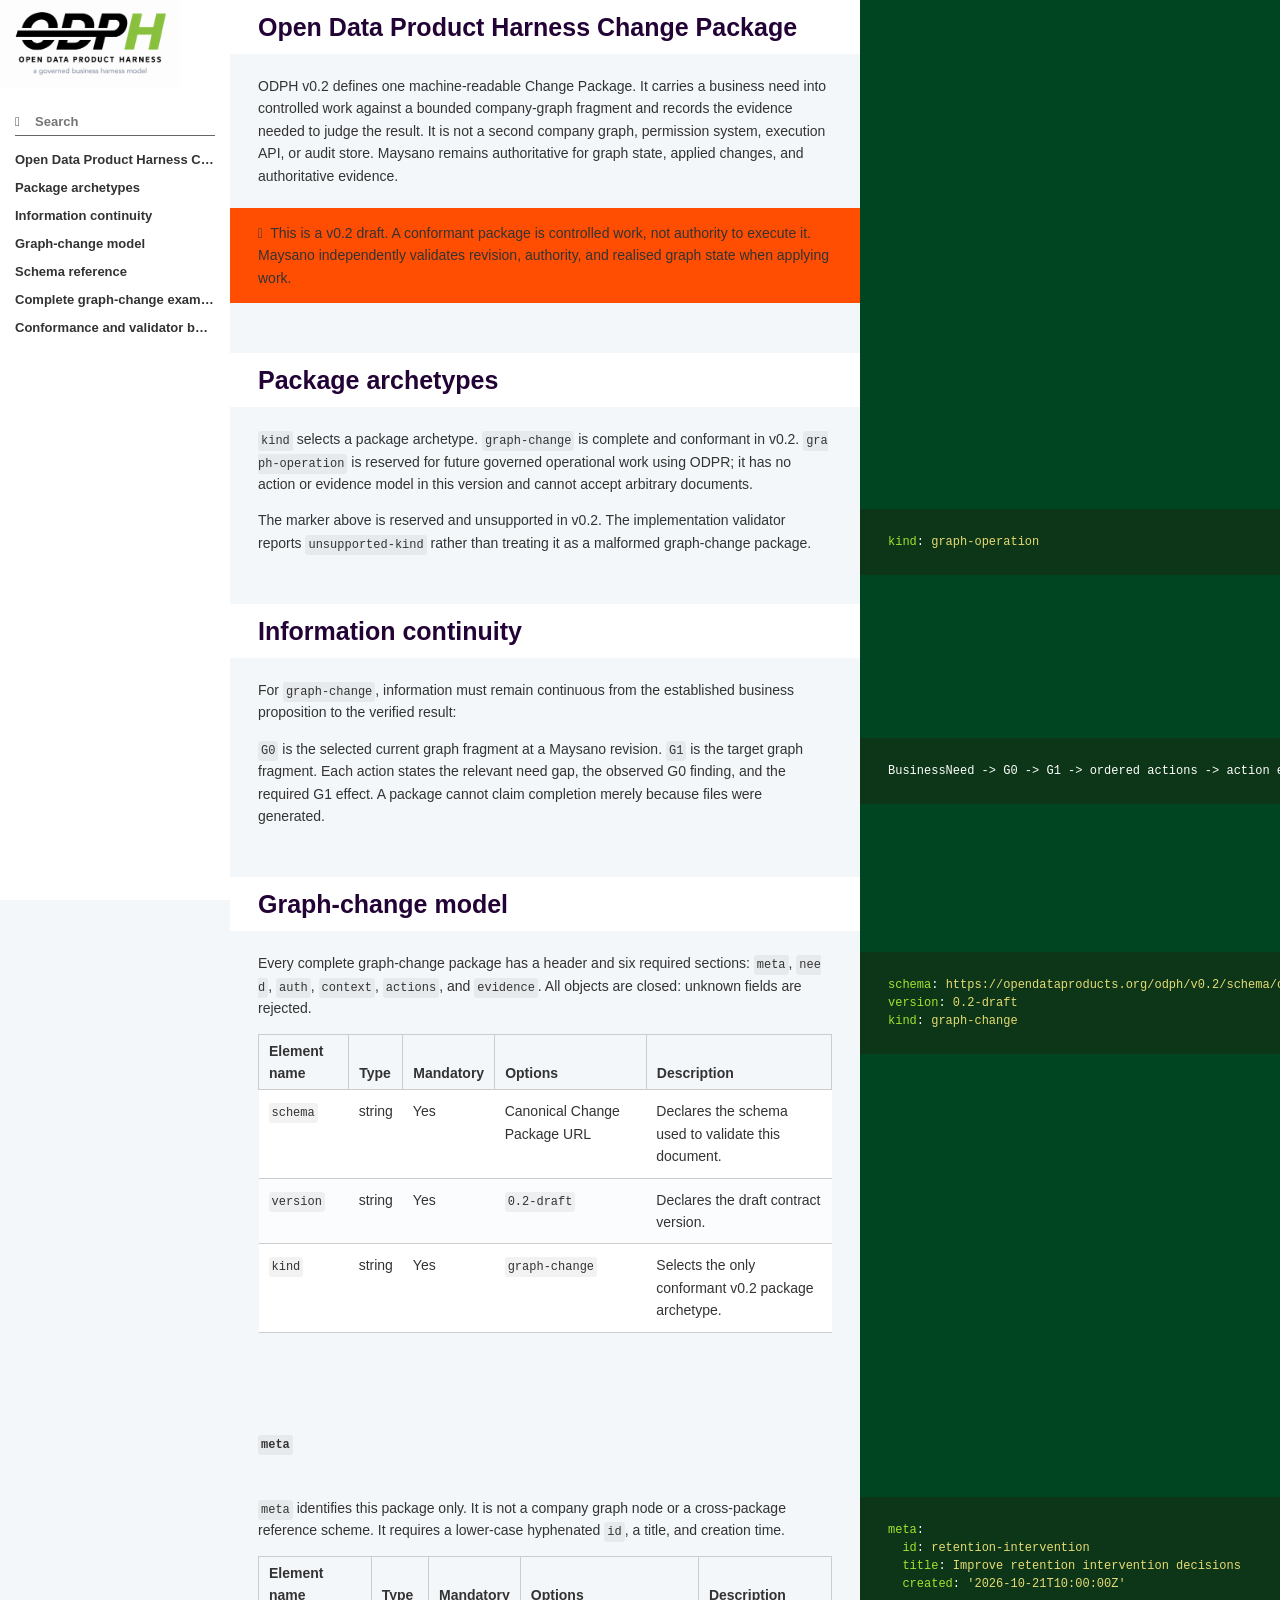
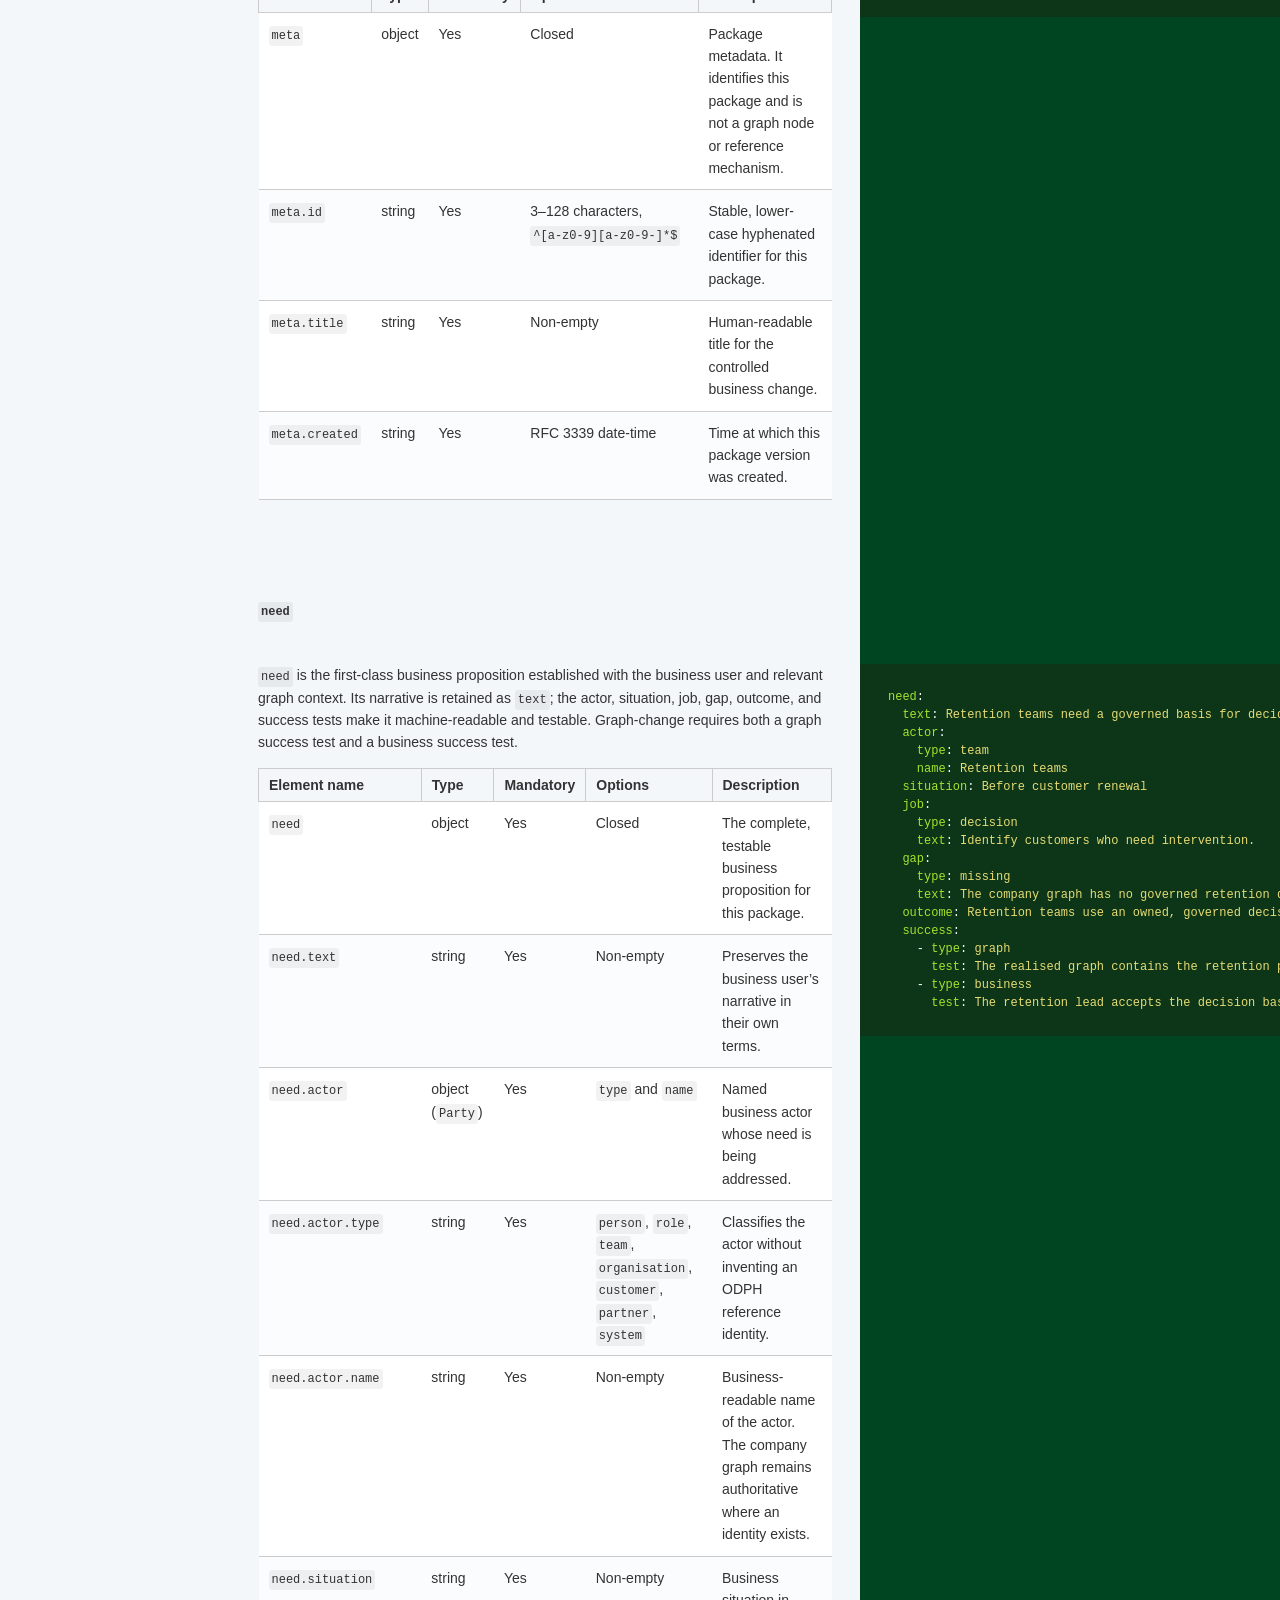
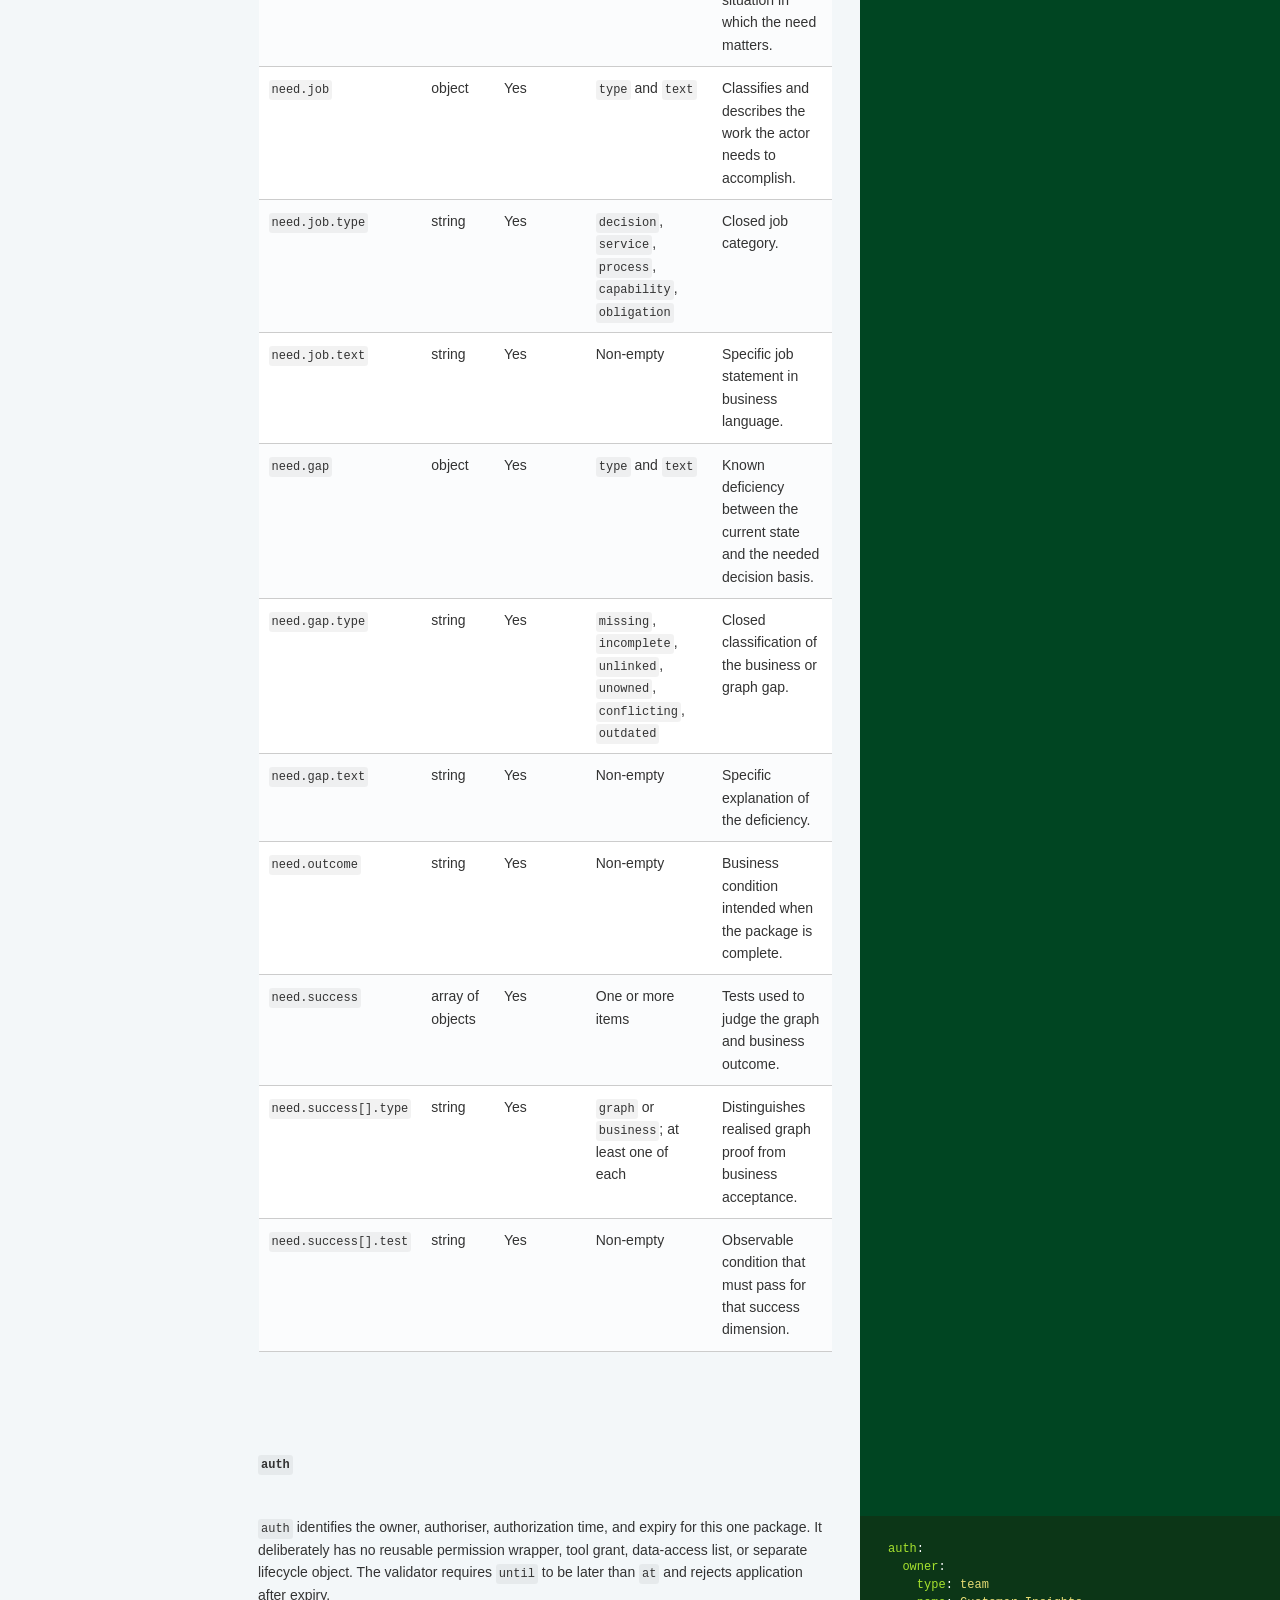
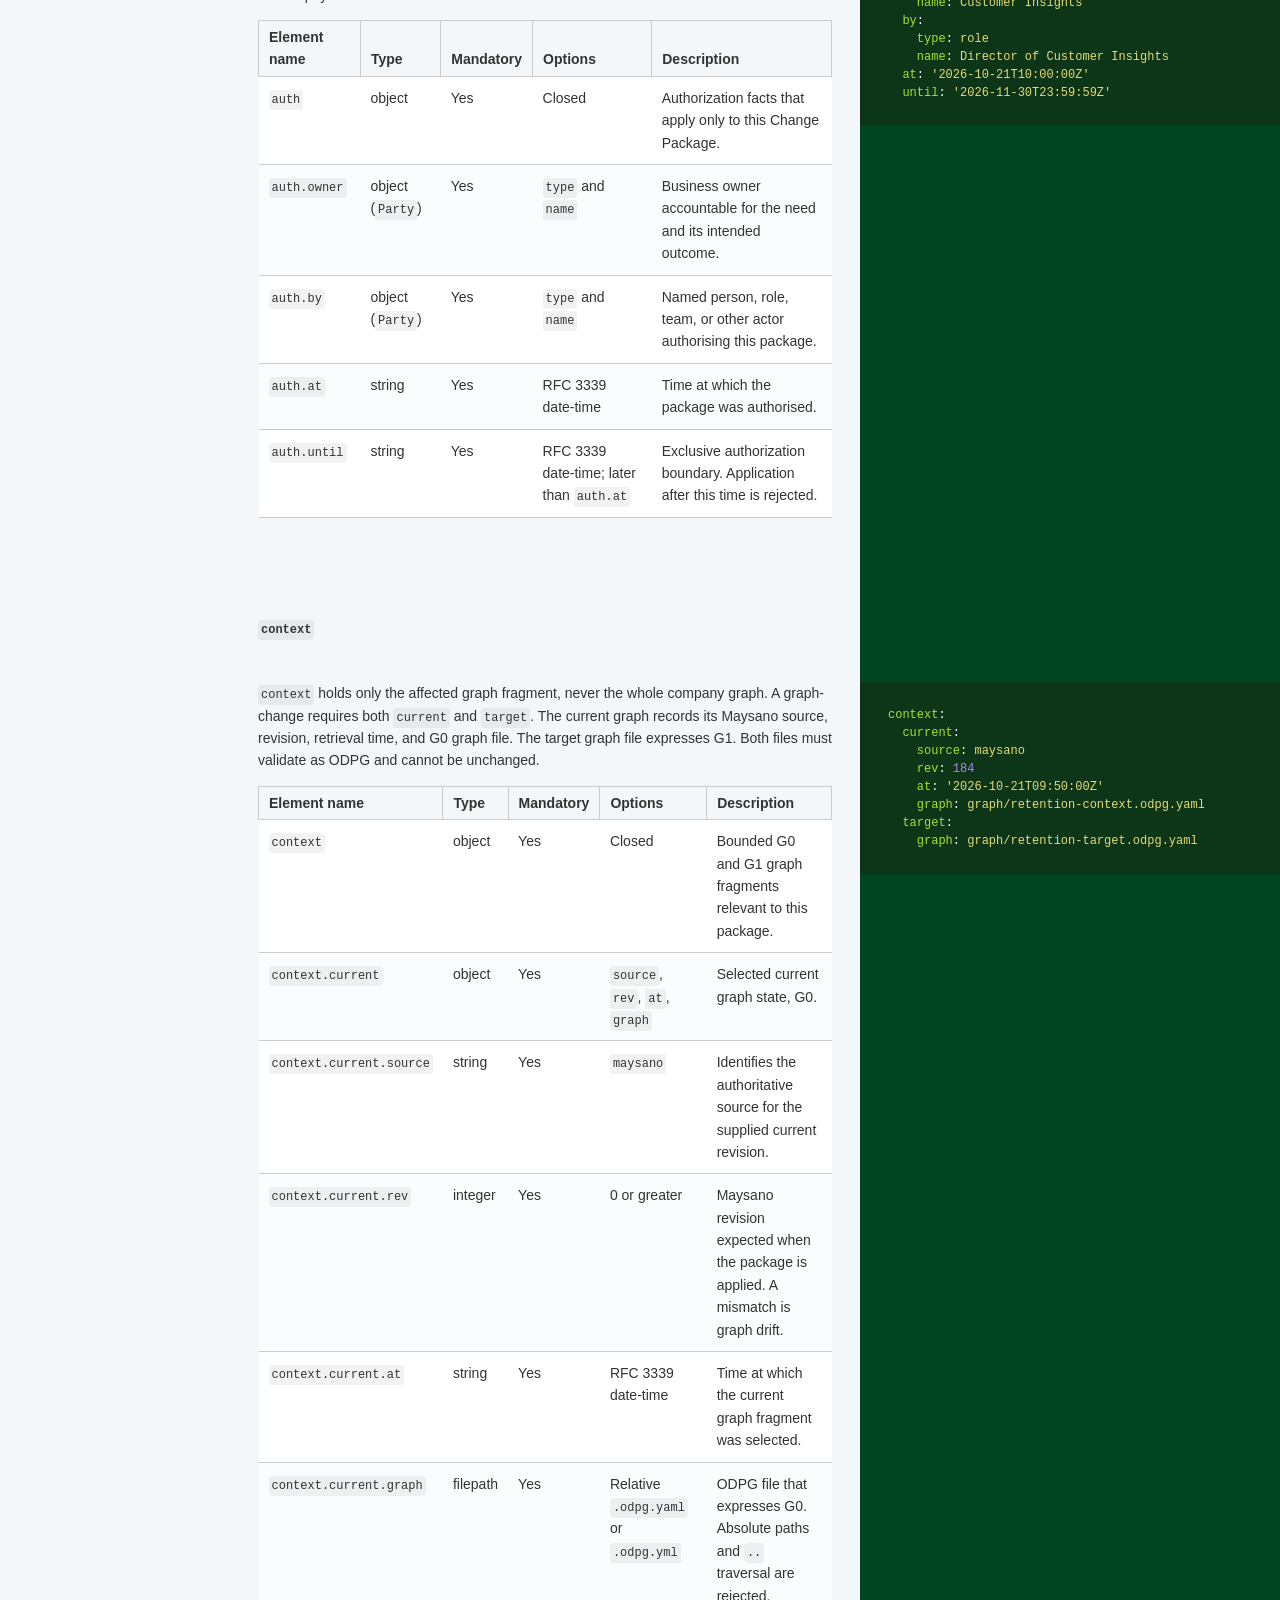
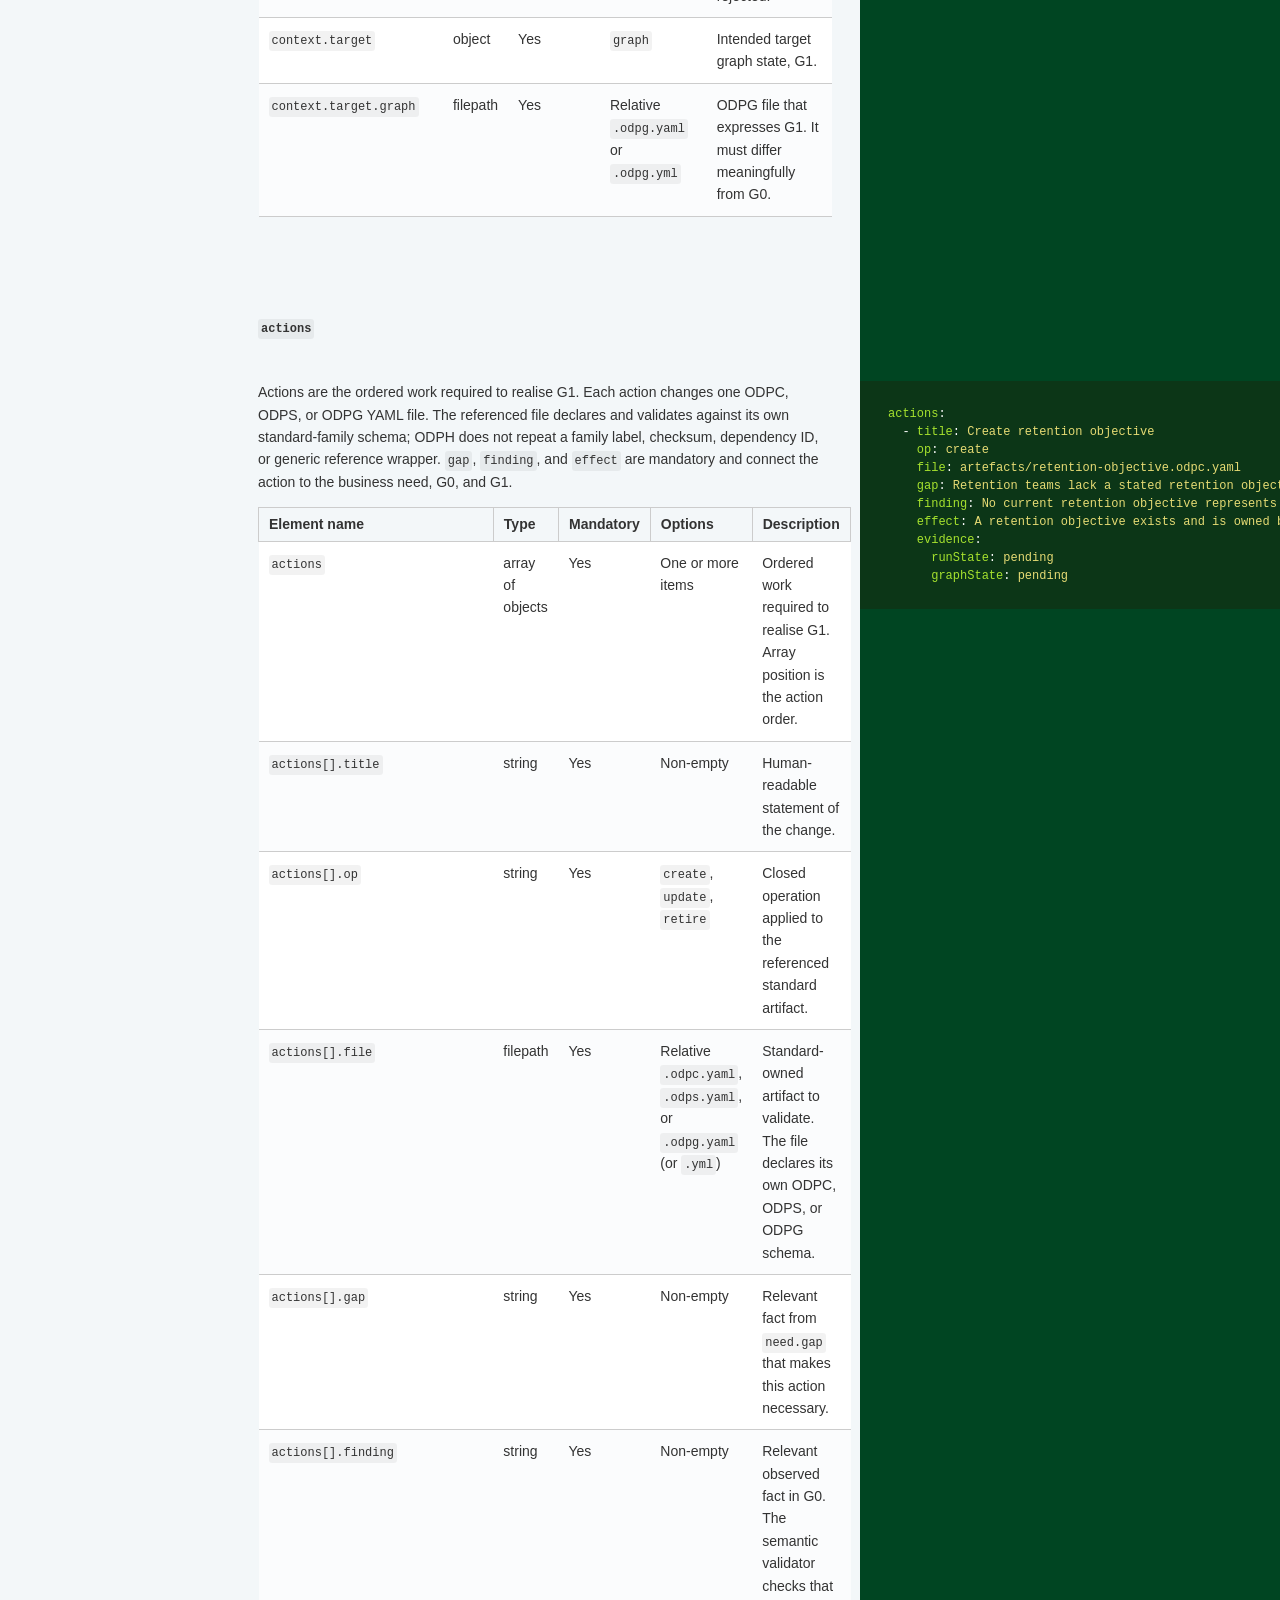
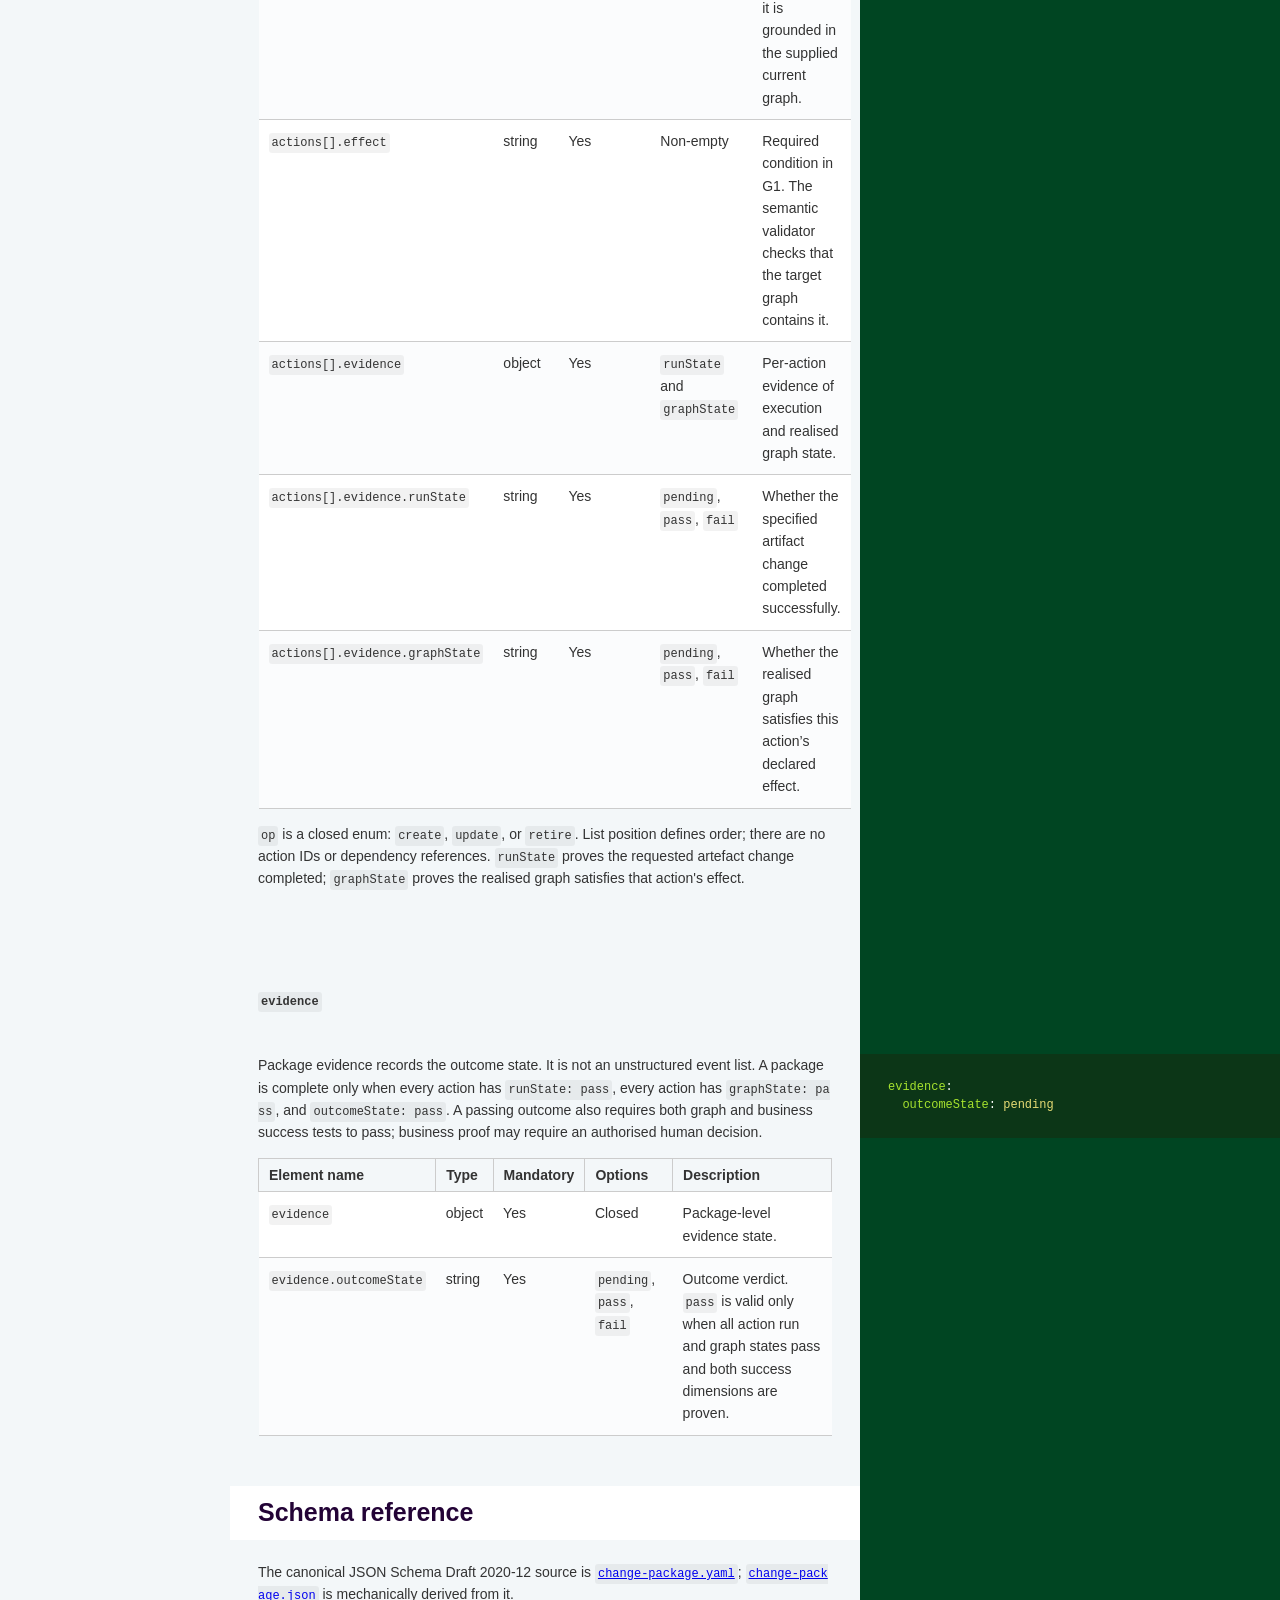
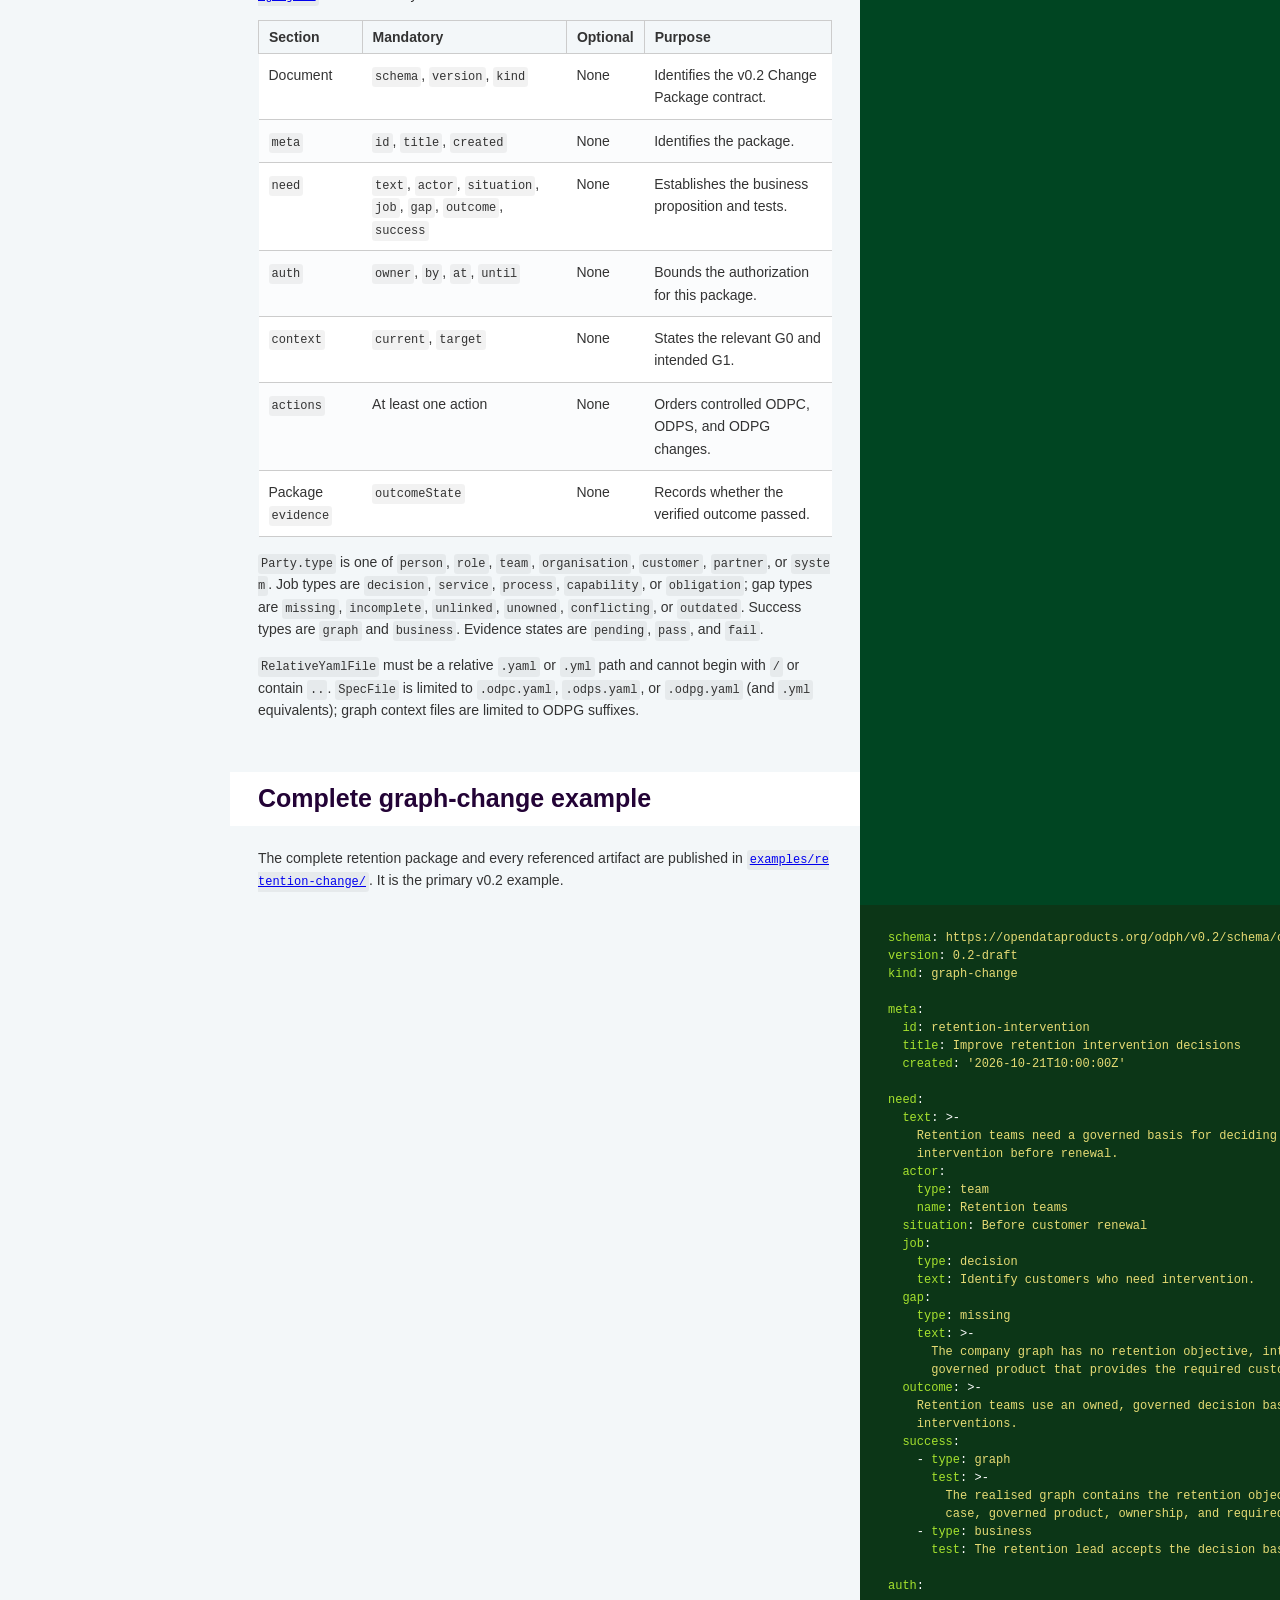
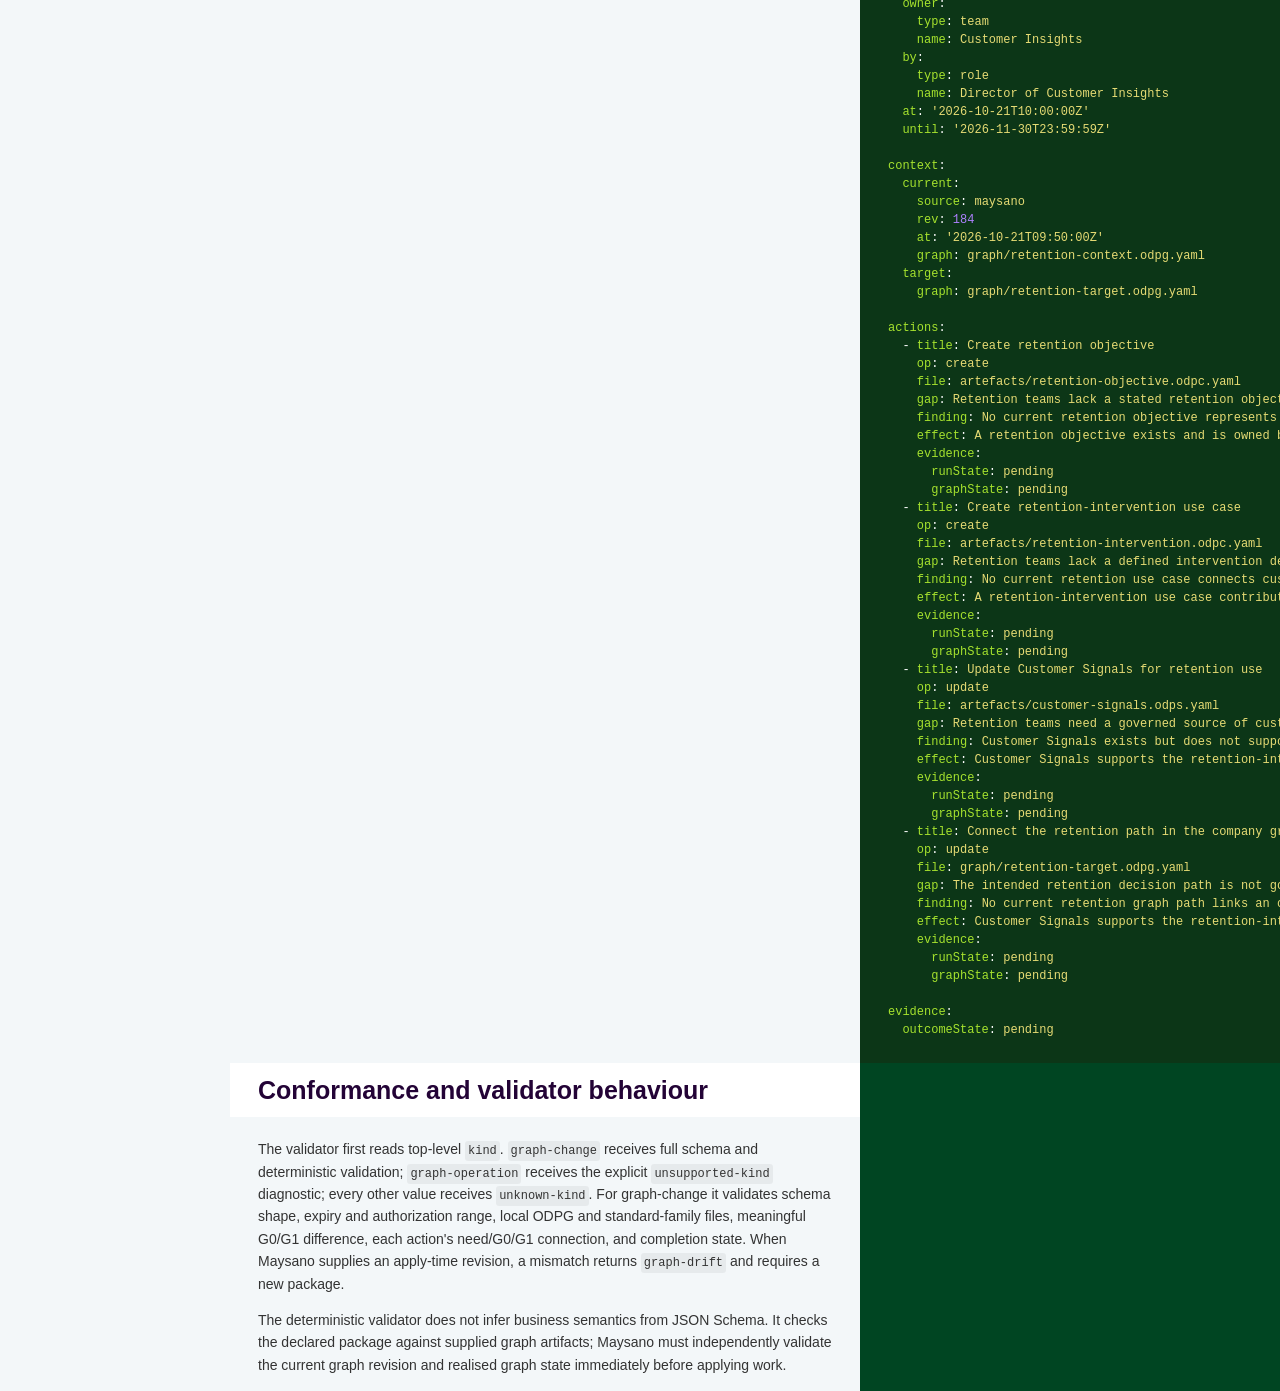
==== commit 585cb2f4: "deploy: 8e80b565fa3d01f64252816593179abd0ce5ad38" ====
--- a/index.html
+++ b/index.html
@@ -387,7 +387,10 @@
 <div class="highlight"><pre class="highlight plaintext"><code>BusinessNeed -&gt; G0 -&gt; G1 -&gt; ordered actions -&gt; action evidence -&gt; verified outcome
 </code></pre></div>
 <p><code>G0</code> is the selected current graph fragment at a Maysano revision. <code>G1</code> is the target graph fragment. Each action states the relevant need gap, the observed G0 finding, and the required G1 effect. A package cannot claim completion merely because files were generated.</p>
-<h1 id='graph-change-model'>Graph-change model</h1>
+<h1 id='graph-change-model'>Graph-change model</h1><div class="highlight"><pre class="highlight yaml tab-yaml"><code><span class="na">schema</span><span class="pi">:</span> <span class="s">https://opendataproducts.org/odph/v0.2/schema/change-package.yaml</span>
+<span class="na">version</span><span class="pi">:</span> <span class="s">0.2-draft</span>
+<span class="na">kind</span><span class="pi">:</span> <span class="s">graph-change</span>
+</code></pre></div>
 <p>Every complete graph-change package has a header and six required sections: <code>meta</code>, <code>need</code>, <code>auth</code>, <code>context</code>, <code>actions</code>, and <code>evidence</code>. All objects are closed: unknown fields are rejected.</p>
 
 <table>
@@ -398,7 +401,11 @@
 <tr><td><code>kind</code></td><td>string</td><td>Yes</td><td><code>graph-change</code></td><td>Selects the only conformant v0.2 package archetype.</td></tr>
 </tbody>
 </table>
-<h2 id='meta'><code>meta</code></h2>
+<h2 id='meta'><code>meta</code></h2><div class="highlight"><pre class="highlight yaml tab-yaml"><code><span class="na">meta</span><span class="pi">:</span>
+  <span class="na">id</span><span class="pi">:</span> <span class="s">retention-intervention</span>
+  <span class="na">title</span><span class="pi">:</span> <span class="s">Improve retention intervention decisions</span>
+  <span class="na">created</span><span class="pi">:</span> <span class="s1">'</span><span class="s">2026-10-21T10:00:00Z'</span>
+</code></pre></div>
 <p><code>meta</code> identifies this package only. It is not a company graph node or a cross-package reference scheme. It requires a lower-case hyphenated <code>id</code>, a title, and creation time.</p>
 
 <table>
@@ -410,35 +417,7 @@
 <tr><td><code>meta.created</code></td><td>string</td><td>Yes</td><td>RFC 3339 date-time</td><td>Time at which this package version was created.</td></tr>
 </tbody>
 </table>
-<div class="highlight"><pre class="highlight yaml tab-yaml"><code><span class="na">meta</span><span class="pi">:</span>
-  <span class="na">id</span><span class="pi">:</span> <span class="s">retention-intervention</span>
-  <span class="na">title</span><span class="pi">:</span> <span class="s">Improve retention intervention decisions</span>
-  <span class="na">created</span><span class="pi">:</span> <span class="s1">'</span><span class="s">2026-10-21T10:00:00Z'</span>
-</code></pre></div><h2 id='need'><code>need</code></h2>
-<p><code>need</code> is the first-class business proposition established with the business user and relevant graph context. Its narrative is retained as <code>text</code>; the actor, situation, job, gap, outcome, and success tests make it machine-readable and testable. Graph-change requires both a graph success test and a business success test.</p>
-
-<table>
-<thead><tr><th>Element name</th><th>Type</th><th>Mandatory</th><th>Options</th><th>Description</th></tr></thead>
-<tbody>
-<tr><td><code>need</code></td><td>object</td><td>Yes</td><td>Closed</td><td>The complete, testable business proposition for this package.</td></tr>
-<tr><td><code>need.text</code></td><td>string</td><td>Yes</td><td>Non-empty</td><td>Preserves the business user’s narrative in their own terms.</td></tr>
-<tr><td><code>need.actor</code></td><td>object (<code>Party</code>)</td><td>Yes</td><td><code>type</code> and <code>name</code></td><td>Named business actor whose need is being addressed.</td></tr>
-<tr><td><code>need.actor.type</code></td><td>string</td><td>Yes</td><td><code>person</code>, <code>role</code>, <code>team</code>, <code>organisation</code>, <code>customer</code>, <code>partner</code>, <code>system</code></td><td>Classifies the actor without inventing an ODPH reference identity.</td></tr>
-<tr><td><code>need.actor.name</code></td><td>string</td><td>Yes</td><td>Non-empty</td><td>Business-readable name of the actor. The company graph remains authoritative where an identity exists.</td></tr>
-<tr><td><code>need.situation</code></td><td>string</td><td>Yes</td><td>Non-empty</td><td>Business situation in which the need matters.</td></tr>
-<tr><td><code>need.job</code></td><td>object</td><td>Yes</td><td><code>type</code> and <code>text</code></td><td>Classifies and describes the work the actor needs to accomplish.</td></tr>
-<tr><td><code>need.job.type</code></td><td>string</td><td>Yes</td><td><code>decision</code>, <code>service</code>, <code>process</code>, <code>capability</code>, <code>obligation</code></td><td>Closed job category.</td></tr>
-<tr><td><code>need.job.text</code></td><td>string</td><td>Yes</td><td>Non-empty</td><td>Specific job statement in business language.</td></tr>
-<tr><td><code>need.gap</code></td><td>object</td><td>Yes</td><td><code>type</code> and <code>text</code></td><td>Known deficiency between the current state and the needed decision basis.</td></tr>
-<tr><td><code>need.gap.type</code></td><td>string</td><td>Yes</td><td><code>missing</code>, <code>incomplete</code>, <code>unlinked</code>, <code>unowned</code>, <code>conflicting</code>, <code>outdated</code></td><td>Closed classification of the business or graph gap.</td></tr>
-<tr><td><code>need.gap.text</code></td><td>string</td><td>Yes</td><td>Non-empty</td><td>Specific explanation of the deficiency.</td></tr>
-<tr><td><code>need.outcome</code></td><td>string</td><td>Yes</td><td>Non-empty</td><td>Business condition intended when the package is complete.</td></tr>
-<tr><td><code>need.success</code></td><td>array of objects</td><td>Yes</td><td>One or more items</td><td>Tests used to judge the graph and business outcome.</td></tr>
-<tr><td><code>need.success[].type</code></td><td>string</td><td>Yes</td><td><code>graph</code> or <code>business</code>; at least one of each</td><td>Distinguishes realised graph proof from business acceptance.</td></tr>
-<tr><td><code>need.success[].test</code></td><td>string</td><td>Yes</td><td>Non-empty</td><td>Observable condition that must pass for that success dimension.</td></tr>
-</tbody>
-</table>
-<div class="highlight"><pre class="highlight yaml tab-yaml"><code><span class="na">need</span><span class="pi">:</span>
+<h2 id='need'><code>need</code></h2><div class="highlight"><pre class="highlight yaml tab-yaml"><code><span class="na">need</span><span class="pi">:</span>
   <span class="na">text</span><span class="pi">:</span> <span class="s">Retention teams need a governed basis for deciding customer interventions.</span>
   <span class="na">actor</span><span class="pi">:</span>
     <span class="na">type</span><span class="pi">:</span> <span class="s">team</span>
@@ -456,20 +435,31 @@
       <span class="na">test</span><span class="pi">:</span> <span class="s">The realised graph contains the retention path.</span>
     <span class="pi">-</span> <span class="na">type</span><span class="pi">:</span> <span class="s">business</span>
       <span class="na">test</span><span class="pi">:</span> <span class="s">The retention lead accepts the decision basis for operational use.</span>
-</code></pre></div><h2 id='auth'><code>auth</code></h2>
-<p><code>auth</code> identifies the owner, authoriser, authorization time, and expiry for this one package. It deliberately has no reusable permission wrapper, tool grant, data-access list, or separate lifecycle object. The validator requires <code>until</code> to be later than <code>at</code> and rejects application after expiry.</p>
+</code></pre></div>
+<p><code>need</code> is the first-class business proposition established with the business user and relevant graph context. Its narrative is retained as <code>text</code>; the actor, situation, job, gap, outcome, and success tests make it machine-readable and testable. Graph-change requires both a graph success test and a business success test.</p>
 
 <table>
 <thead><tr><th>Element name</th><th>Type</th><th>Mandatory</th><th>Options</th><th>Description</th></tr></thead>
 <tbody>
-<tr><td><code>auth</code></td><td>object</td><td>Yes</td><td>Closed</td><td>Authorization facts that apply only to this Change Package.</td></tr>
-<tr><td><code>auth.owner</code></td><td>object (<code>Party</code>)</td><td>Yes</td><td><code>type</code> and <code>name</code></td><td>Business owner accountable for the need and its intended outcome.</td></tr>
-<tr><td><code>auth.by</code></td><td>object (<code>Party</code>)</td><td>Yes</td><td><code>type</code> and <code>name</code></td><td>Named person, role, team, or other actor authorising this package.</td></tr>
-<tr><td><code>auth.at</code></td><td>string</td><td>Yes</td><td>RFC 3339 date-time</td><td>Time at which the package was authorised.</td></tr>
-<tr><td><code>auth.until</code></td><td>string</td><td>Yes</td><td>RFC 3339 date-time; later than <code>auth.at</code></td><td>Exclusive authorization boundary. Application after this time is rejected.</td></tr>
-</tbody>
-</table>
-<div class="highlight"><pre class="highlight yaml tab-yaml"><code><span class="na">auth</span><span class="pi">:</span>
+<tr><td><code>need</code></td><td>object</td><td>Yes</td><td>Closed</td><td>The complete, testable business proposition for this package.</td></tr>
+<tr><td><code>need.text</code></td><td>string</td><td>Yes</td><td>Non-empty</td><td>Preserves the business user’s narrative in their own terms.</td></tr>
+<tr><td><code>need.actor</code></td><td>object (<code>Party</code>)</td><td>Yes</td><td><code>type</code> and <code>name</code></td><td>Named business actor whose need is being addressed.</td></tr>
+<tr><td><code>need.actor.type</code></td><td>string</td><td>Yes</td><td><code>person</code>, <code>role</code>, <code>team</code>, <code>organisation</code>, <code>customer</code>, <code>partner</code>, <code>system</code></td><td>Classifies the actor without inventing an ODPH reference identity.</td></tr>
+<tr><td><code>need.actor.name</code></td><td>string</td><td>Yes</td><td>Non-empty</td><td>Business-readable name of the actor. The company graph remains authoritative where an identity exists.</td></tr>
+<tr><td><code>need.situation</code></td><td>string</td><td>Yes</td><td>Non-empty</td><td>Business situation in which the need matters.</td></tr>
+<tr><td><code>need.job</code></td><td>object</td><td>Yes</td><td><code>type</code> and <code>text</code></td><td>Classifies and describes the work the actor needs to accomplish.</td></tr>
+<tr><td><code>need.job.type</code></td><td>string</td><td>Yes</td><td><code>decision</code>, <code>service</code>, <code>process</code>, <code>capability</code>, <code>obligation</code></td><td>Closed job category.</td></tr>
+<tr><td><code>need.job.text</code></td><td>string</td><td>Yes</td><td>Non-empty</td><td>Specific job statement in business language.</td></tr>
+<tr><td><code>need.gap</code></td><td>object</td><td>Yes</td><td><code>type</code> and <code>text</code></td><td>Known deficiency between the current state and the needed decision basis.</td></tr>
+<tr><td><code>need.gap.type</code></td><td>string</td><td>Yes</td><td><code>missing</code>, <code>incomplete</code>, <code>unlinked</code>, <code>unowned</code>, <code>conflicting</code>, <code>outdated</code></td><td>Closed classification of the business or graph gap.</td></tr>
+<tr><td><code>need.gap.text</code></td><td>string</td><td>Yes</td><td>Non-empty</td><td>Specific explanation of the deficiency.</td></tr>
+<tr><td><code>need.outcome</code></td><td>string</td><td>Yes</td><td>Non-empty</td><td>Business condition intended when the package is complete.</td></tr>
+<tr><td><code>need.success</code></td><td>array of objects</td><td>Yes</td><td>One or more items</td><td>Tests used to judge the graph and business outcome.</td></tr>
+<tr><td><code>need.success[].type</code></td><td>string</td><td>Yes</td><td><code>graph</code> or <code>business</code>; at least one of each</td><td>Distinguishes realised graph proof from business acceptance.</td></tr>
+<tr><td><code>need.success[].test</code></td><td>string</td><td>Yes</td><td>Non-empty</td><td>Observable condition that must pass for that success dimension.</td></tr>
+</tbody>
+</table>
+<h2 id='auth'><code>auth</code></h2><div class="highlight"><pre class="highlight yaml tab-yaml"><code><span class="na">auth</span><span class="pi">:</span>
   <span class="na">owner</span><span class="pi">:</span>
     <span class="na">type</span><span class="pi">:</span> <span class="s">team</span>
     <span class="na">name</span><span class="pi">:</span> <span class="s">Customer Insights</span>
@@ -478,7 +468,28 @@
     <span class="na">name</span><span class="pi">:</span> <span class="s">Director of Customer Insights</span>
   <span class="na">at</span><span class="pi">:</span> <span class="s1">'</span><span class="s">2026-10-21T10:00:00Z'</span>
   <span class="na">until</span><span class="pi">:</span> <span class="s1">'</span><span class="s">2026-11-30T23:59:59Z'</span>
-</code></pre></div><h2 id='context'><code>context</code></h2>
+</code></pre></div>
+<p><code>auth</code> identifies the owner, authoriser, authorization time, and expiry for this one package. It deliberately has no reusable permission wrapper, tool grant, data-access list, or separate lifecycle object. The validator requires <code>until</code> to be later than <code>at</code> and rejects application after expiry.</p>
+
+<table>
+<thead><tr><th>Element name</th><th>Type</th><th>Mandatory</th><th>Options</th><th>Description</th></tr></thead>
+<tbody>
+<tr><td><code>auth</code></td><td>object</td><td>Yes</td><td>Closed</td><td>Authorization facts that apply only to this Change Package.</td></tr>
+<tr><td><code>auth.owner</code></td><td>object (<code>Party</code>)</td><td>Yes</td><td><code>type</code> and <code>name</code></td><td>Business owner accountable for the need and its intended outcome.</td></tr>
+<tr><td><code>auth.by</code></td><td>object (<code>Party</code>)</td><td>Yes</td><td><code>type</code> and <code>name</code></td><td>Named person, role, team, or other actor authorising this package.</td></tr>
+<tr><td><code>auth.at</code></td><td>string</td><td>Yes</td><td>RFC 3339 date-time</td><td>Time at which the package was authorised.</td></tr>
+<tr><td><code>auth.until</code></td><td>string</td><td>Yes</td><td>RFC 3339 date-time; later than <code>auth.at</code></td><td>Exclusive authorization boundary. Application after this time is rejected.</td></tr>
+</tbody>
+</table>
+<h2 id='context'><code>context</code></h2><div class="highlight"><pre class="highlight yaml tab-yaml"><code><span class="na">context</span><span class="pi">:</span>
+  <span class="na">current</span><span class="pi">:</span>
+    <span class="na">source</span><span class="pi">:</span> <span class="s">maysano</span>
+    <span class="na">rev</span><span class="pi">:</span> <span class="m">184</span>
+    <span class="na">at</span><span class="pi">:</span> <span class="s1">'</span><span class="s">2026-10-21T09:50:00Z'</span>
+    <span class="na">graph</span><span class="pi">:</span> <span class="s">graph/retention-context.odpg.yaml</span>
+  <span class="na">target</span><span class="pi">:</span>
+    <span class="na">graph</span><span class="pi">:</span> <span class="s">graph/retention-target.odpg.yaml</span>
+</code></pre></div>
 <p><code>context</code> holds only the affected graph fragment, never the whole company graph. A graph-change requires both <code>current</code> and <code>target</code>. The current graph records its Maysano source, revision, retrieval time, and G0 graph file. The target graph file expresses G1. Both files must validate as ODPG and cannot be unchanged.</p>
 
 <table>
@@ -494,15 +505,17 @@
 <tr><td><code>context.target.graph</code></td><td>filepath</td><td>Yes</td><td>Relative <code>.odpg.yaml</code> or <code>.odpg.yml</code></td><td>ODPG file that expresses G1. It must differ meaningfully from G0.</td></tr>
 </tbody>
 </table>
-<div class="highlight"><pre class="highlight yaml tab-yaml"><code><span class="na">context</span><span class="pi">:</span>
-  <span class="na">current</span><span class="pi">:</span>
-    <span class="na">source</span><span class="pi">:</span> <span class="s">maysano</span>
-    <span class="na">rev</span><span class="pi">:</span> <span class="m">184</span>
-    <span class="na">at</span><span class="pi">:</span> <span class="s1">'</span><span class="s">2026-10-21T09:50:00Z'</span>
-    <span class="na">graph</span><span class="pi">:</span> <span class="s">graph/retention-context.odpg.yaml</span>
-  <span class="na">target</span><span class="pi">:</span>
-    <span class="na">graph</span><span class="pi">:</span> <span class="s">graph/retention-target.odpg.yaml</span>
-</code></pre></div><h2 id='actions'><code>actions</code></h2>
+<h2 id='actions'><code>actions</code></h2><div class="highlight"><pre class="highlight yaml tab-yaml"><code><span class="na">actions</span><span class="pi">:</span>
+  <span class="pi">-</span> <span class="na">title</span><span class="pi">:</span> <span class="s">Create retention objective</span>
+    <span class="na">op</span><span class="pi">:</span> <span class="s">create</span>
+    <span class="na">file</span><span class="pi">:</span> <span class="s">artefacts/retention-objective.odpc.yaml</span>
+    <span class="na">gap</span><span class="pi">:</span> <span class="s">Retention teams lack a stated retention objective.</span>
+    <span class="na">finding</span><span class="pi">:</span> <span class="s">No current retention objective represents preventable customer churn.</span>
+    <span class="na">effect</span><span class="pi">:</span> <span class="s">A retention objective exists and is owned by Customer Insights.</span>
+    <span class="na">evidence</span><span class="pi">:</span>
+      <span class="na">runState</span><span class="pi">:</span> <span class="s">pending</span>
+      <span class="na">graphState</span><span class="pi">:</span> <span class="s">pending</span>
+</code></pre></div>
 <p>Actions are the ordered work required to realise G1. Each action changes one ODPC, ODPS, or ODPG YAML file. The referenced file declares and validates against its own standard-family schema; ODPH does not repeat a family label, checksum, dependency ID, or generic reference wrapper. <code>gap</code>, <code>finding</code>, and <code>effect</code> are mandatory and connect the action to the business need, G0, and G1.</p>
 
 <table>
@@ -520,19 +533,11 @@
 <tr><td><code>actions[].evidence.graphState</code></td><td>string</td><td>Yes</td><td><code>pending</code>, <code>pass</code>, <code>fail</code></td><td>Whether the realised graph satisfies this action’s declared effect.</td></tr>
 </tbody>
 </table>
-<div class="highlight"><pre class="highlight yaml tab-yaml"><code><span class="na">actions</span><span class="pi">:</span>
-  <span class="pi">-</span> <span class="na">title</span><span class="pi">:</span> <span class="s">Create retention objective</span>
-    <span class="na">op</span><span class="pi">:</span> <span class="s">create</span>
-    <span class="na">file</span><span class="pi">:</span> <span class="s">artefacts/retention-objective.odpc.yaml</span>
-    <span class="na">gap</span><span class="pi">:</span> <span class="s">Retention teams lack a stated retention objective.</span>
-    <span class="na">finding</span><span class="pi">:</span> <span class="s">No current retention objective represents preventable customer churn.</span>
-    <span class="na">effect</span><span class="pi">:</span> <span class="s">A retention objective exists and is owned by Customer Insights.</span>
-    <span class="na">evidence</span><span class="pi">:</span>
-      <span class="na">runState</span><span class="pi">:</span> <span class="s">pending</span>
-      <span class="na">graphState</span><span class="pi">:</span> <span class="s">pending</span>
-</code></pre></div>
+
 <p><code>op</code> is a closed enum: <code>create</code>, <code>update</code>, or <code>retire</code>. List position defines order; there are no action IDs or dependency references. <code>runState</code> proves the requested artefact change completed; <code>graphState</code> proves the realised graph satisfies that action&#39;s effect.</p>
-<h2 id='evidence'><code>evidence</code></h2>
+<h2 id='evidence'><code>evidence</code></h2><div class="highlight"><pre class="highlight yaml tab-yaml"><code><span class="na">evidence</span><span class="pi">:</span>
+  <span class="na">outcomeState</span><span class="pi">:</span> <span class="s">pending</span>
+</code></pre></div>
 <p>Package evidence records the outcome state. It is not an unstructured event list. A package is complete only when every action has <code>runState: pass</code>, every action has <code>graphState: pass</code>, and <code>outcomeState: pass</code>. A passing outcome also requires both graph and business success tests to pass; business proof may require an authorised human decision.</p>
 
 <table>
@@ -542,9 +547,7 @@
 <tr><td><code>evidence.outcomeState</code></td><td>string</td><td>Yes</td><td><code>pending</code>, <code>pass</code>, <code>fail</code></td><td>Outcome verdict. <code>pass</code> is valid only when all action run and graph states pass and both success dimensions are proven.</td></tr>
 </tbody>
 </table>
-<div class="highlight"><pre class="highlight yaml tab-yaml"><code><span class="na">evidence</span><span class="pi">:</span>
-  <span class="na">outcomeState</span><span class="pi">:</span> <span class="s">pending</span>
-</code></pre></div><h1 id='schema-reference'>Schema reference</h1>
+<h1 id='schema-reference'>Schema reference</h1>
 <p>The canonical JSON Schema Draft 2020-12 source is <a href="odph-v0.2/schema/change-package.yaml"><code>change-package.yaml</code></a>; <a href="odph-v0.2/schema/change-package.json"><code>change-package.json</code></a> is mechanically derived from it.</p>
 
 <table>
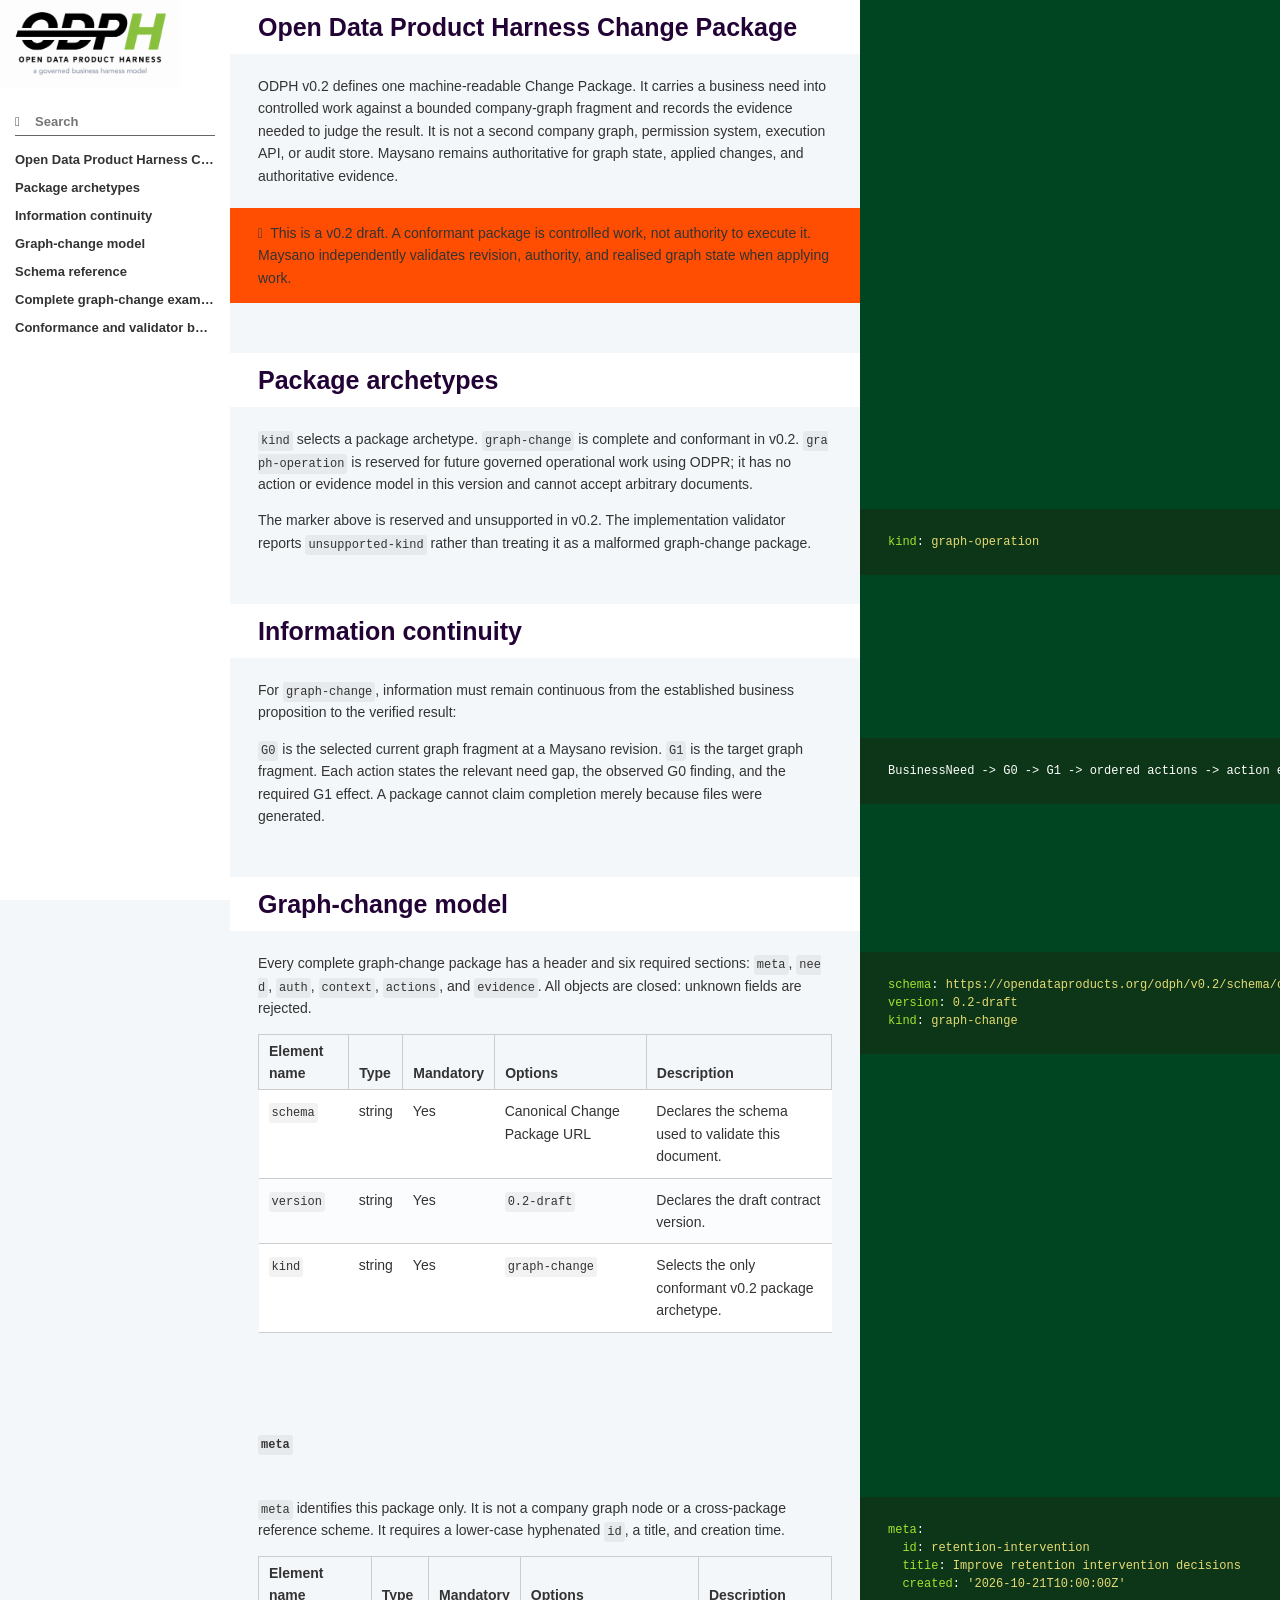
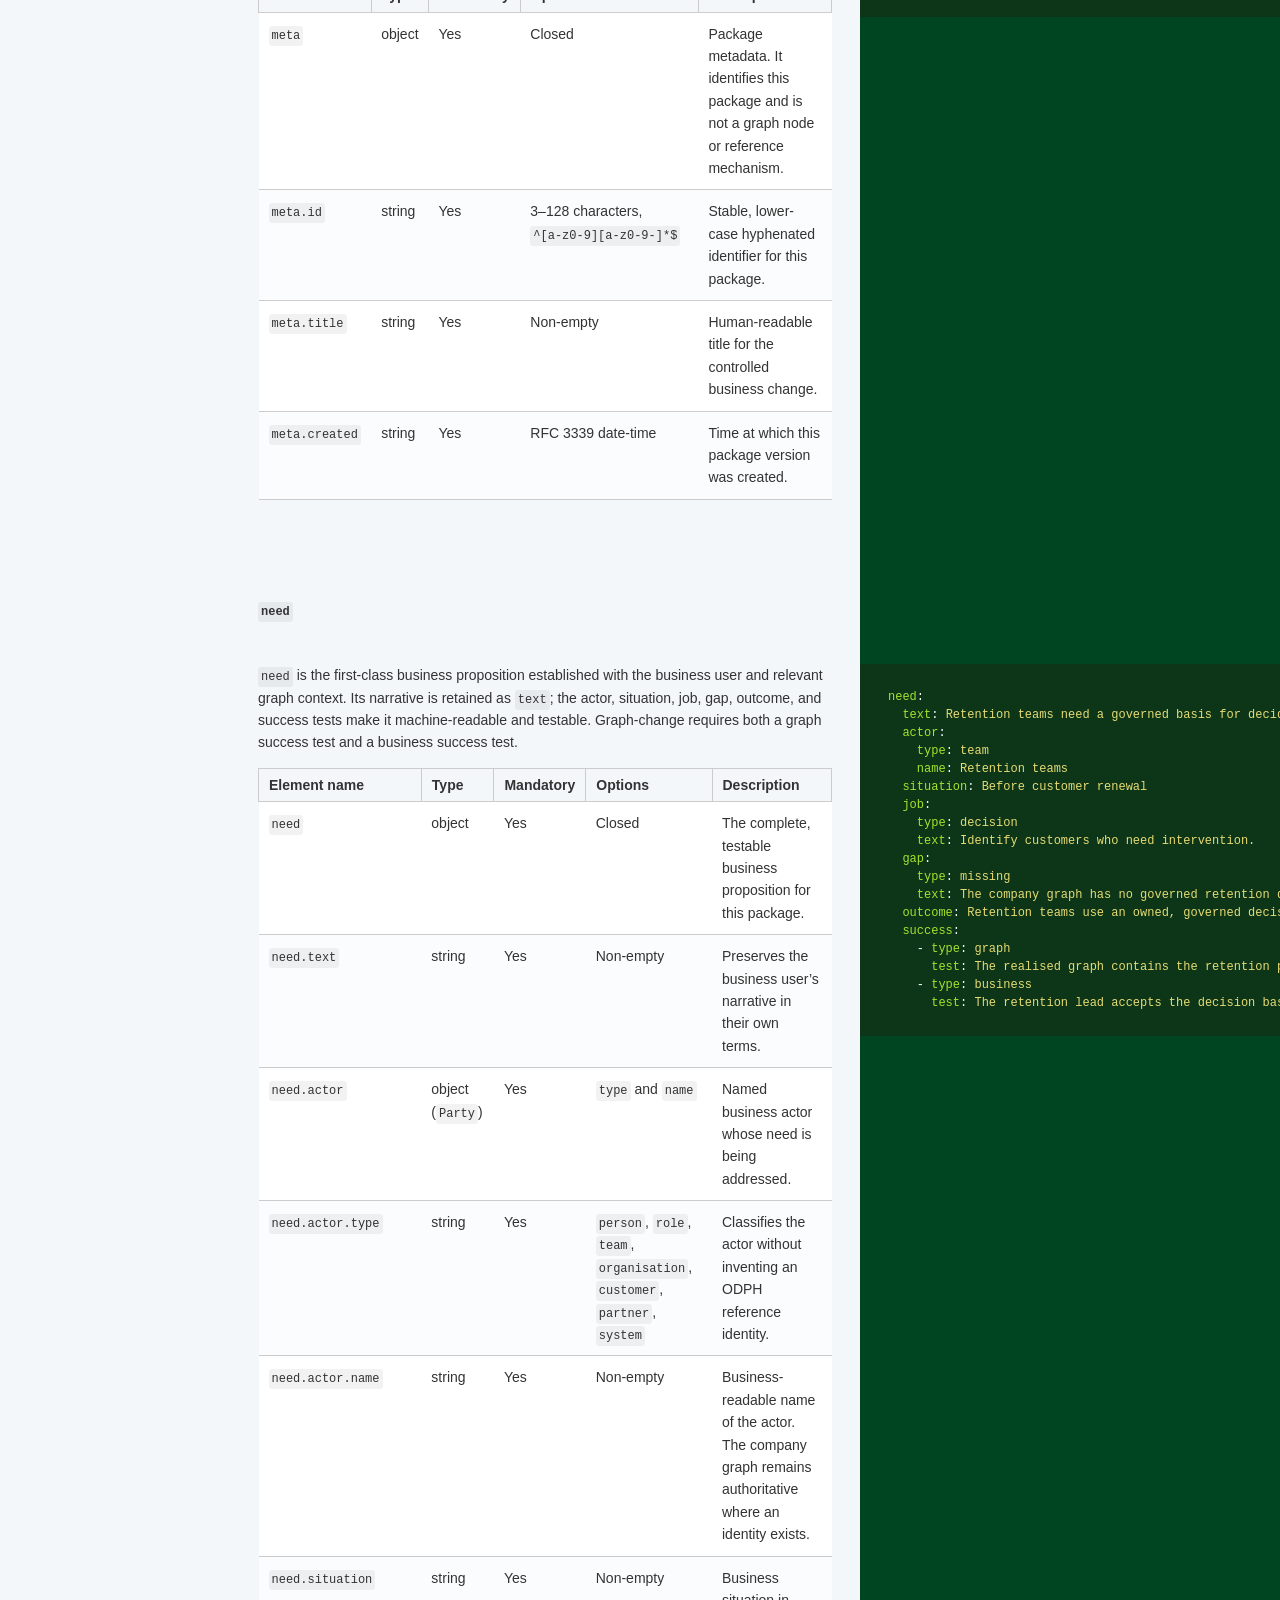
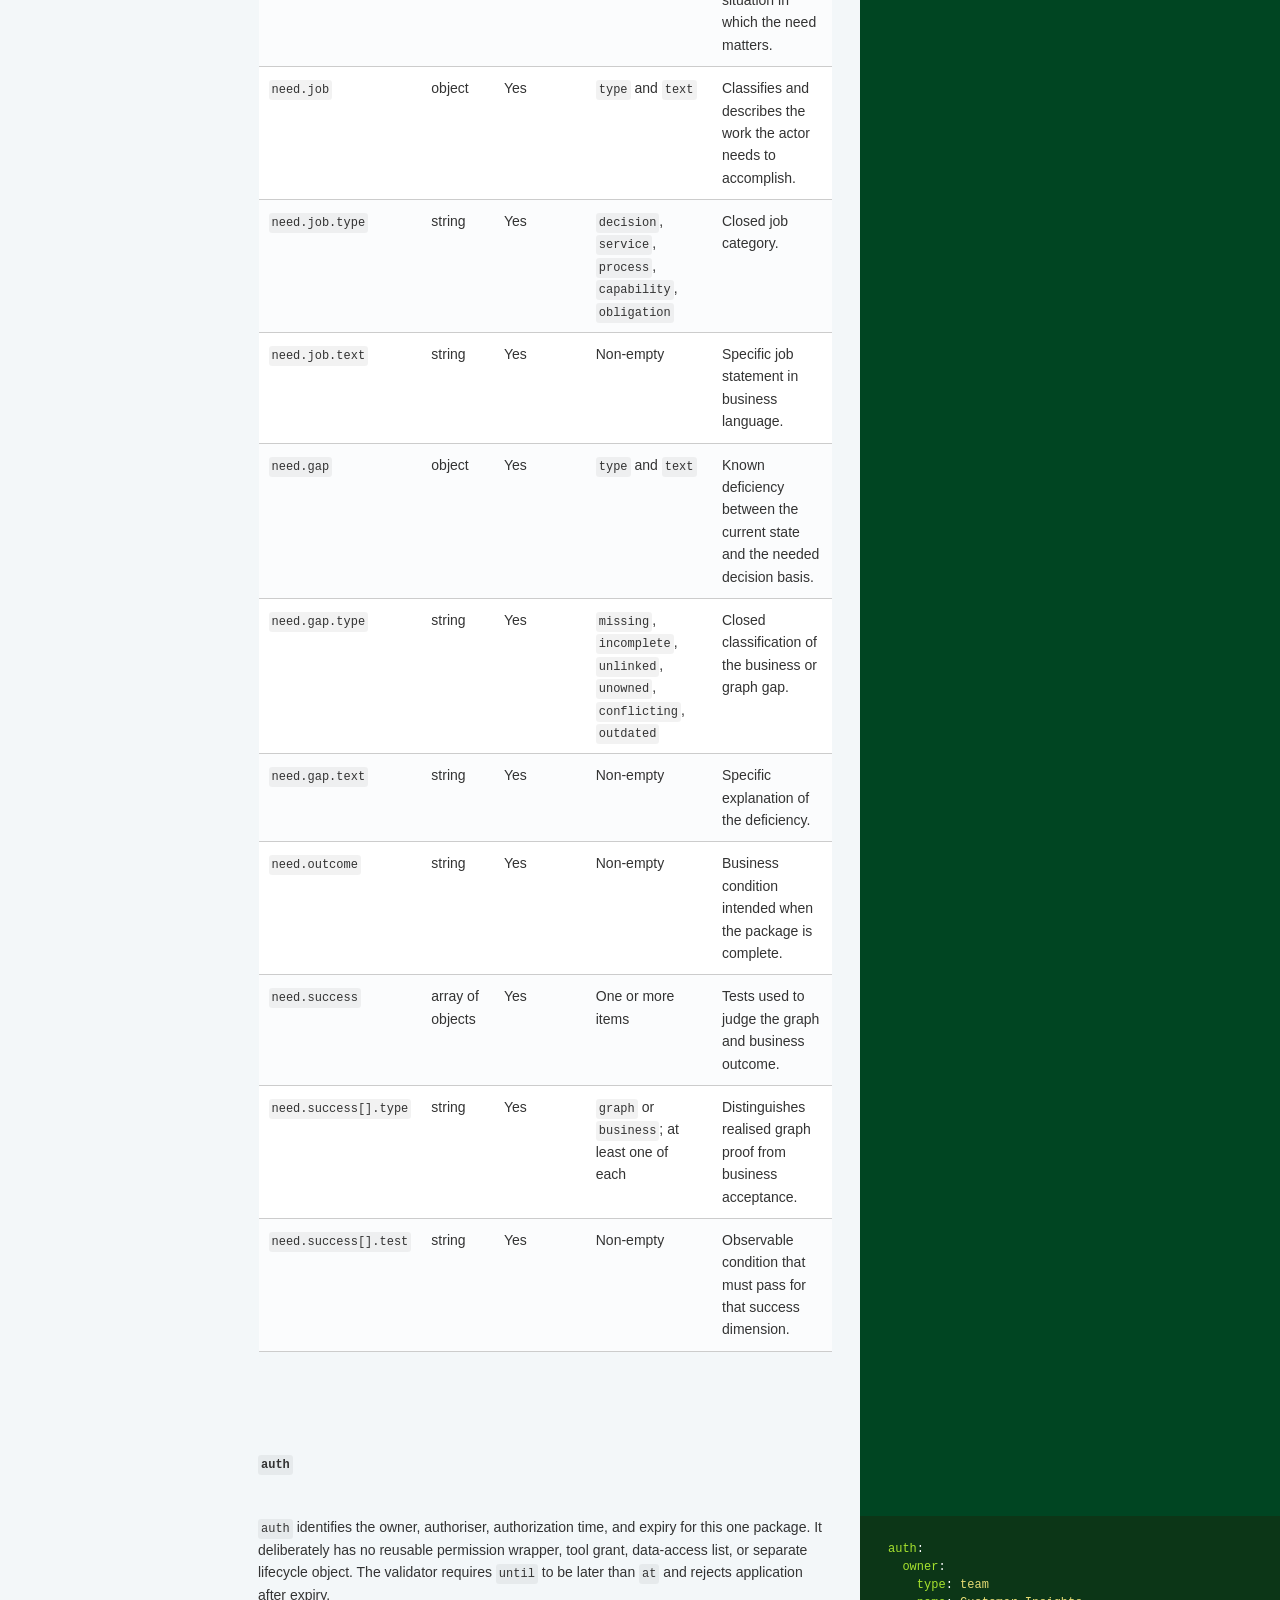
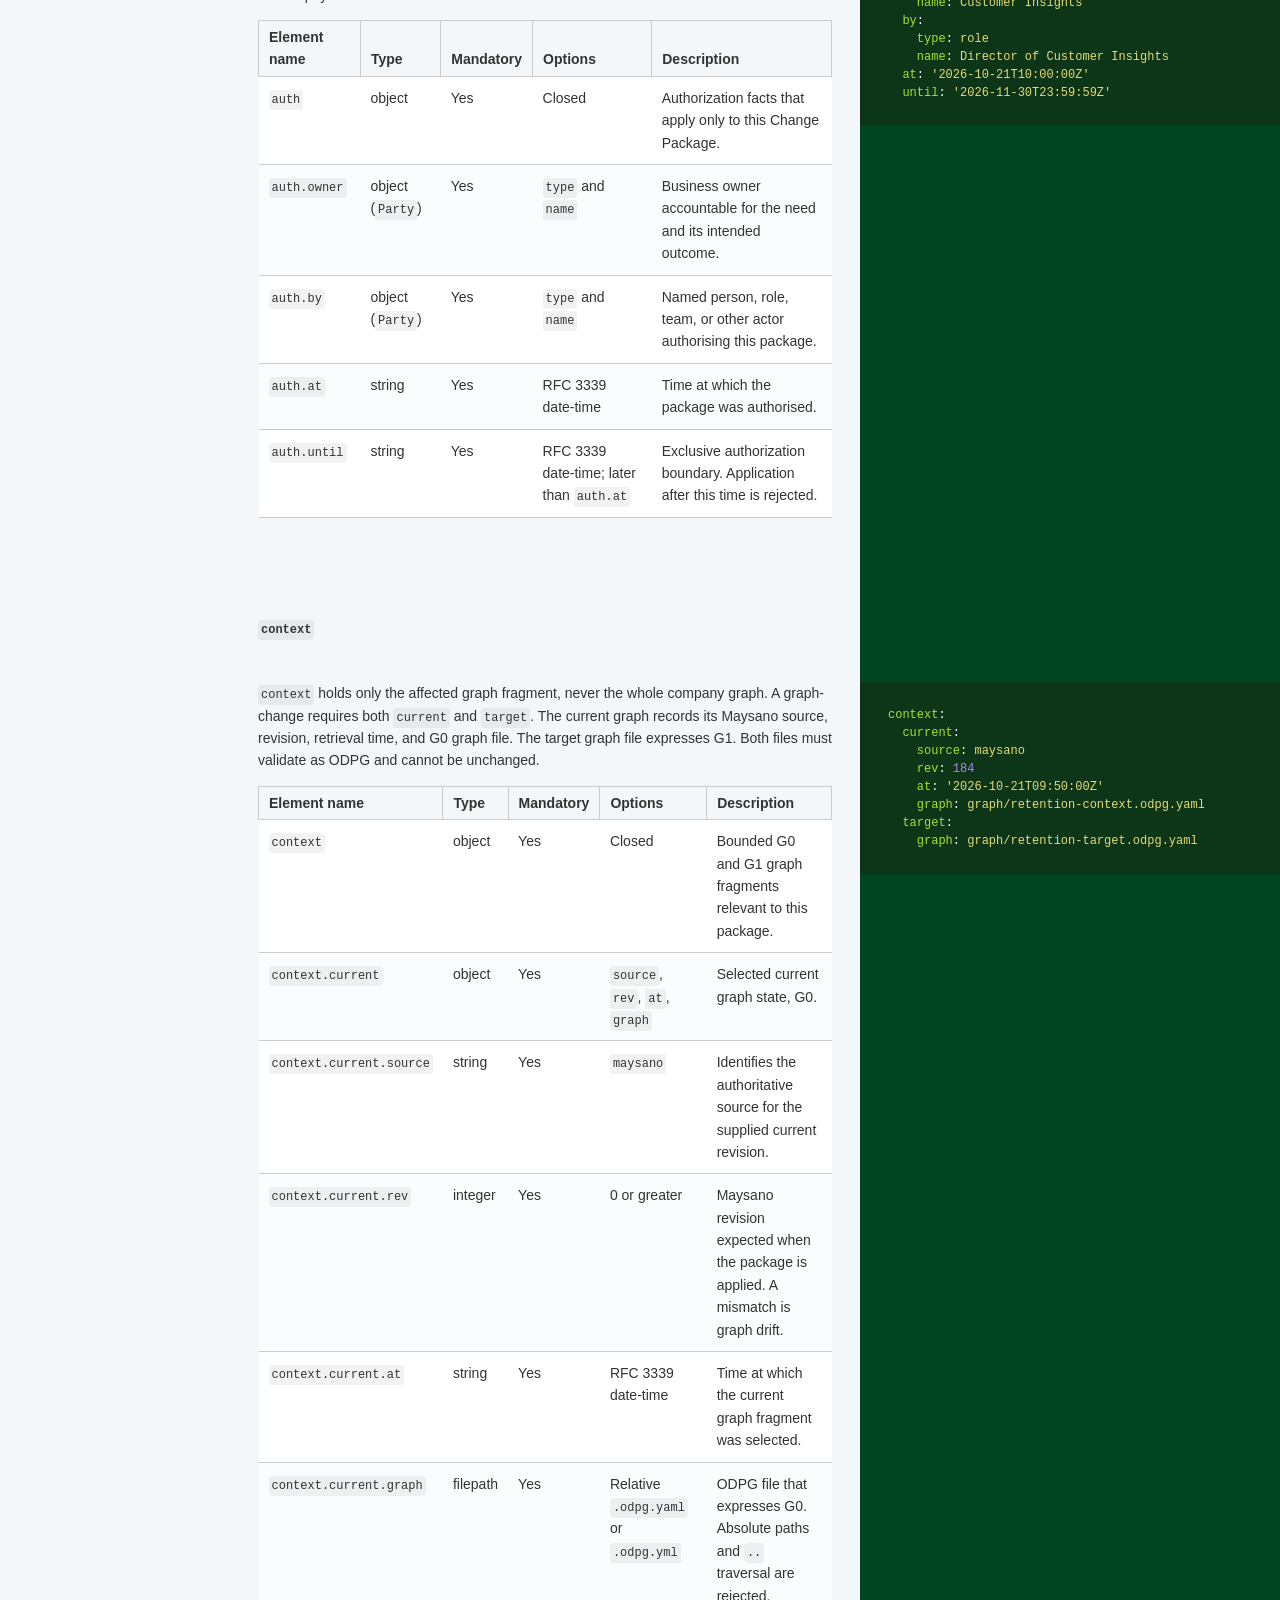
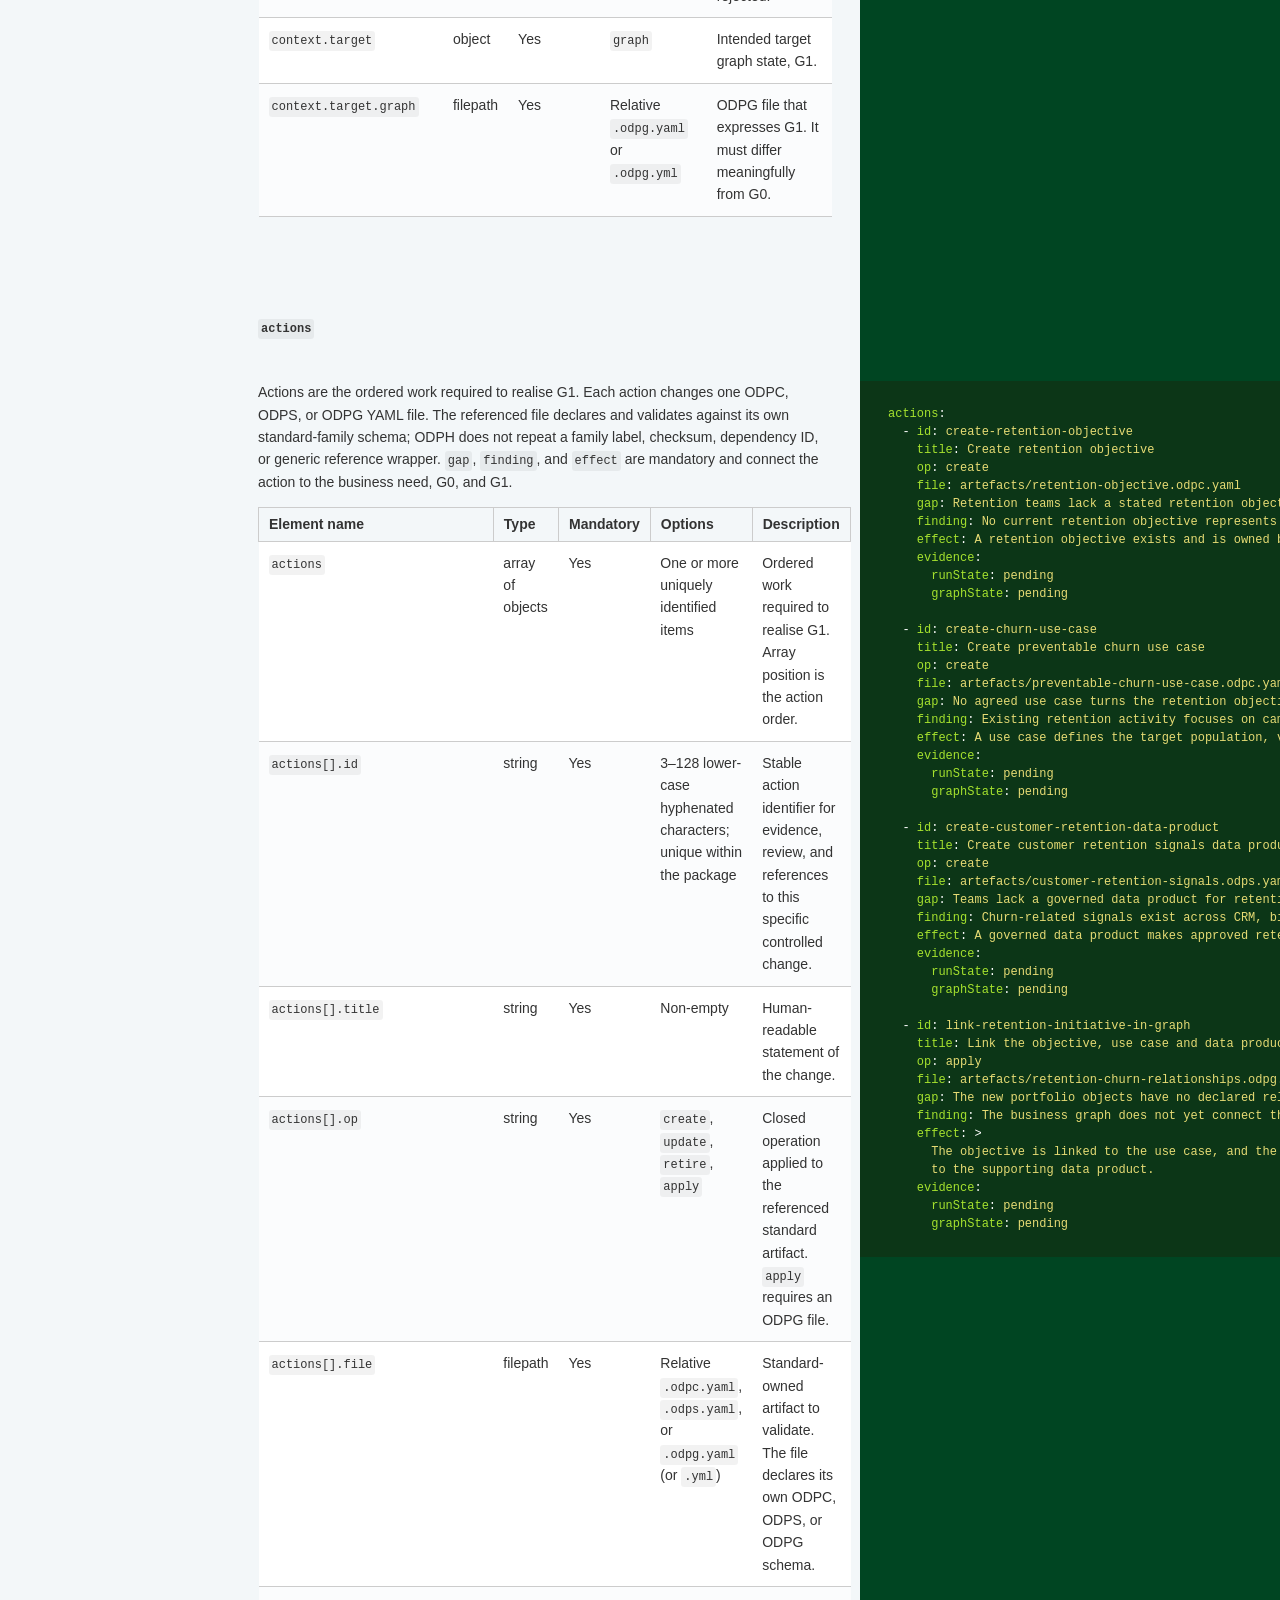
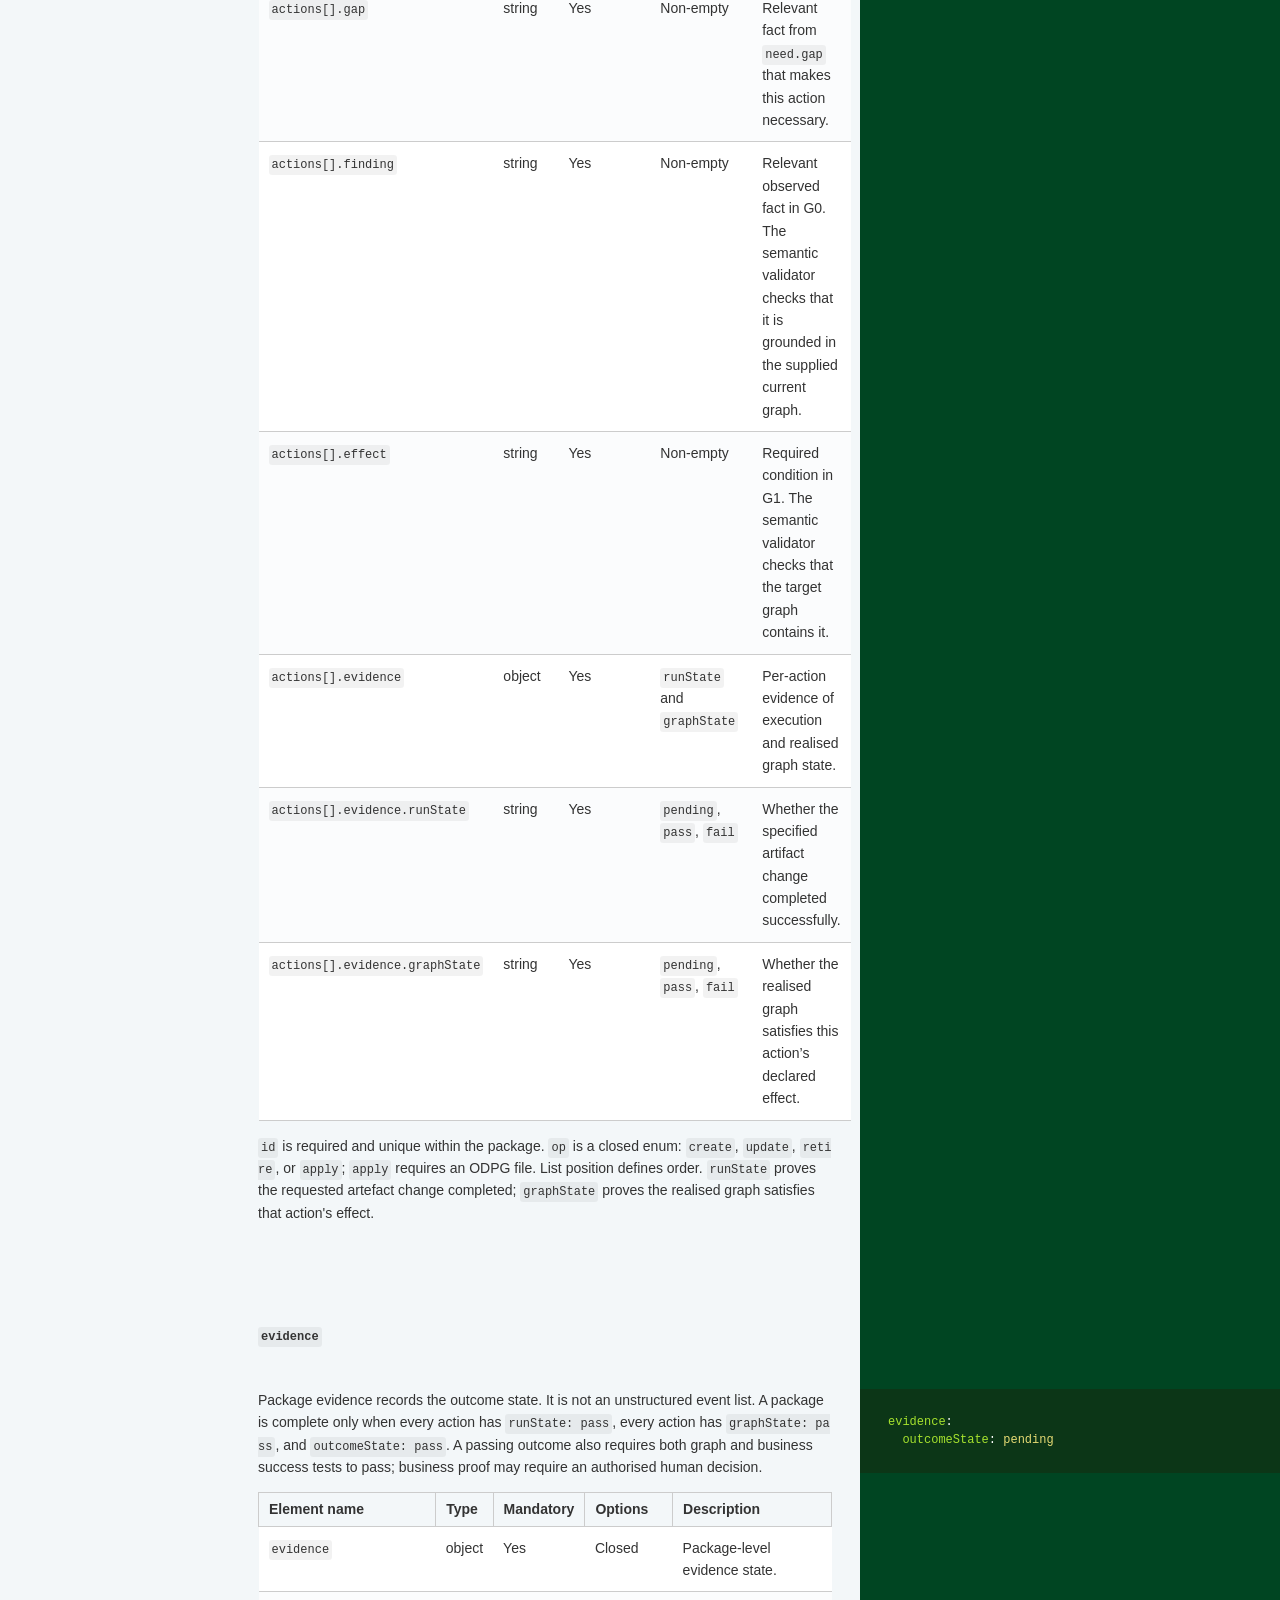
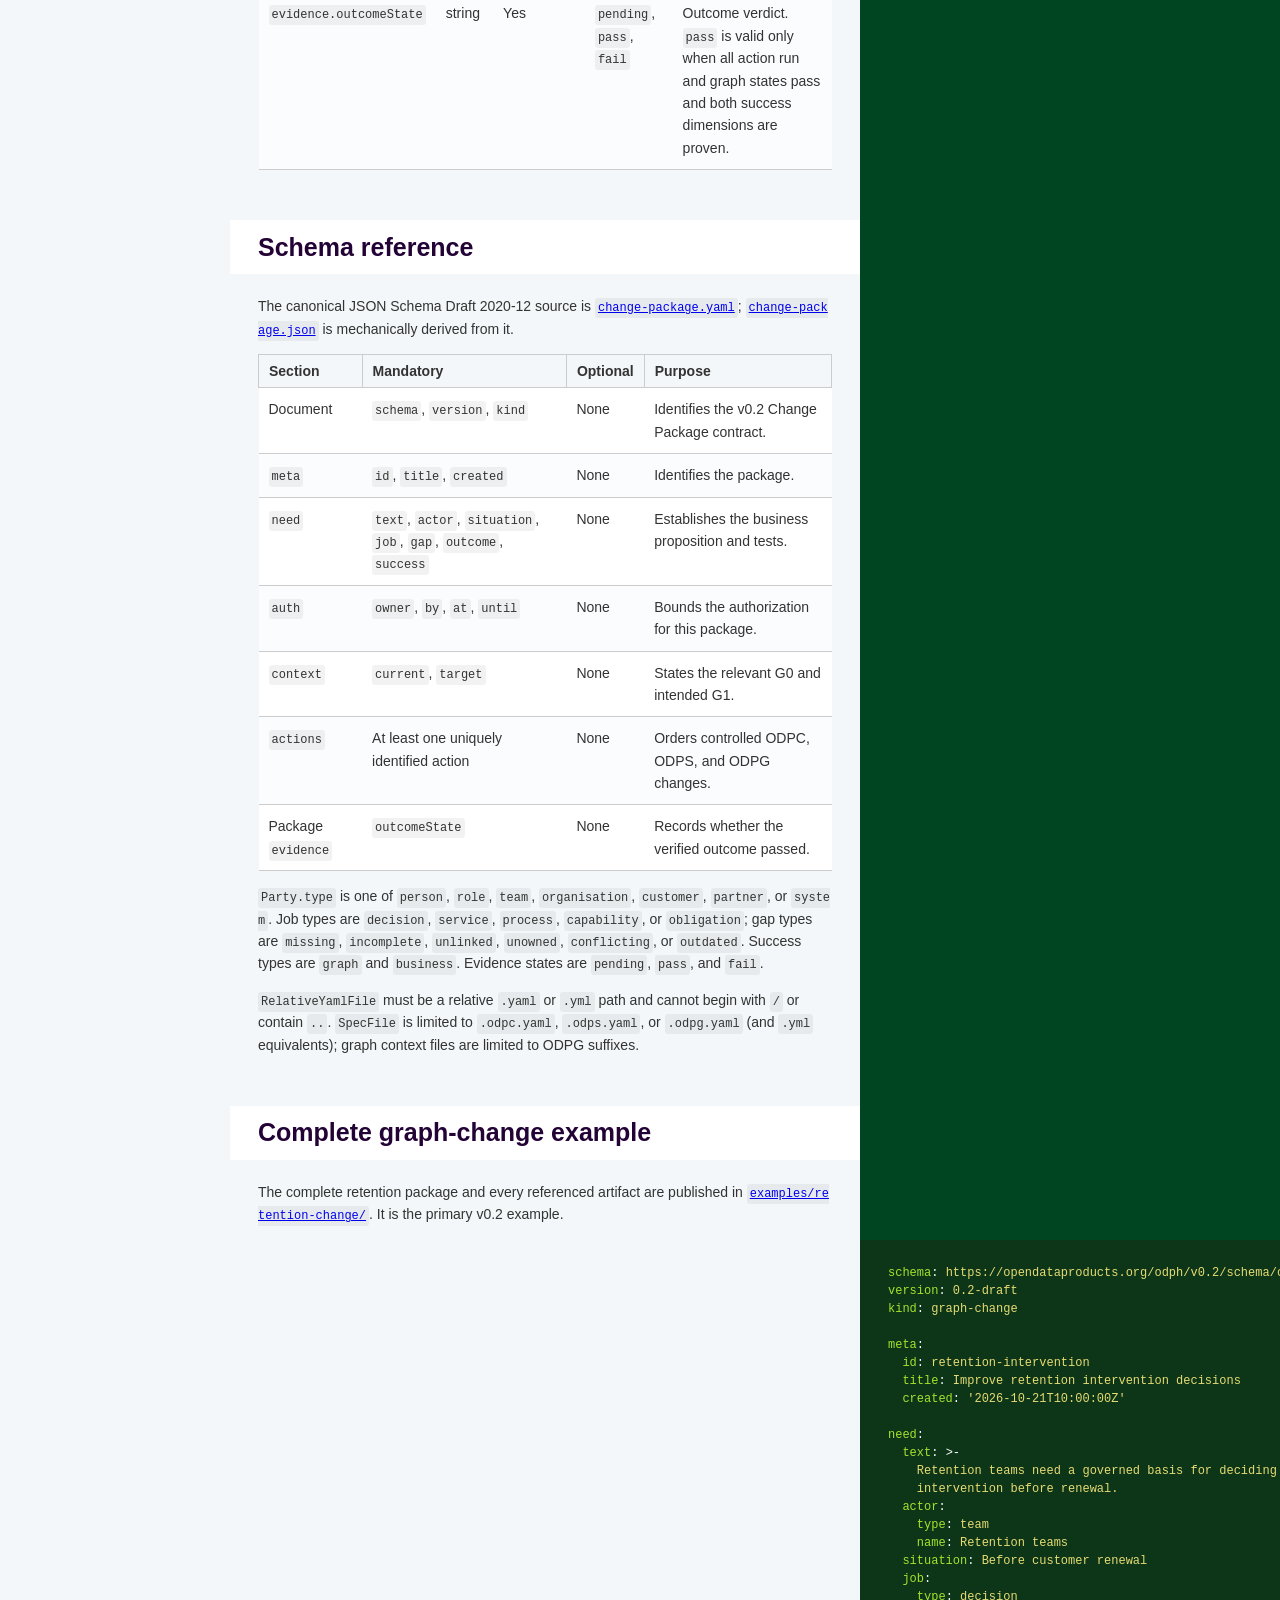
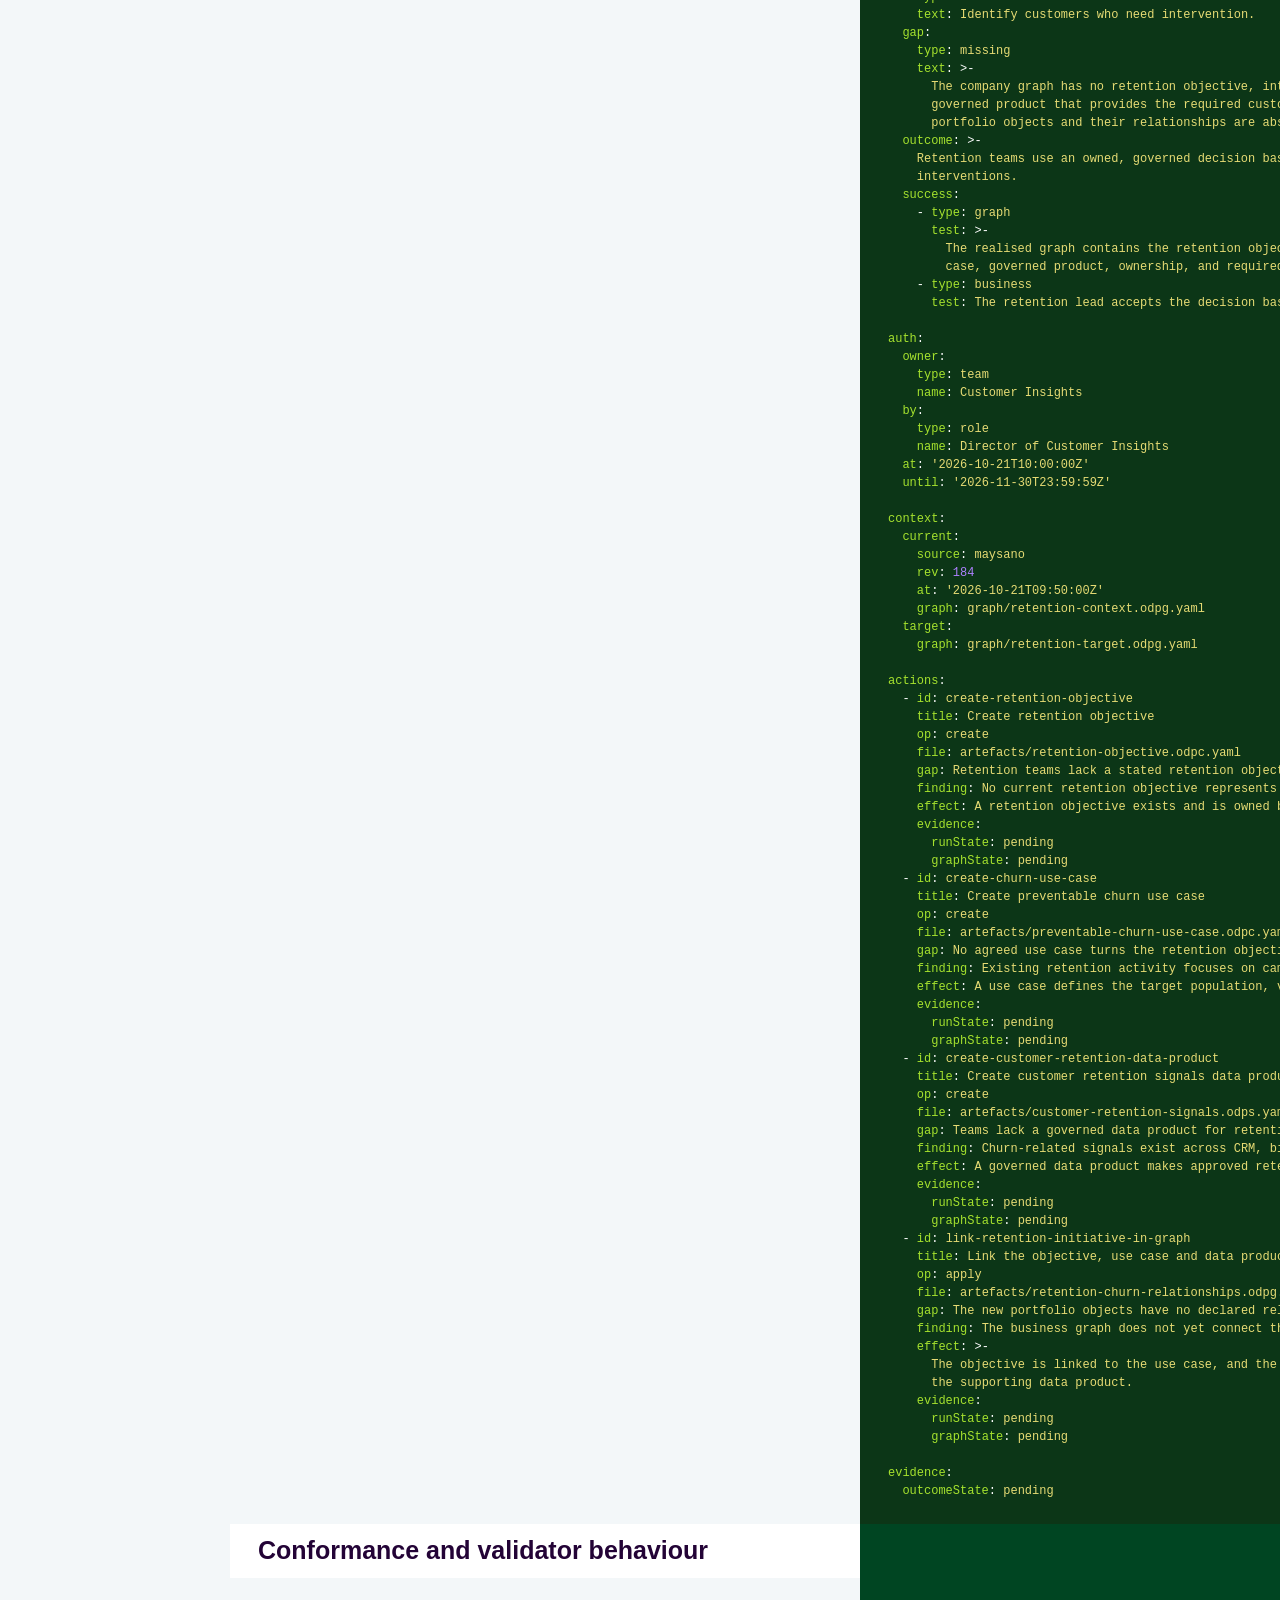
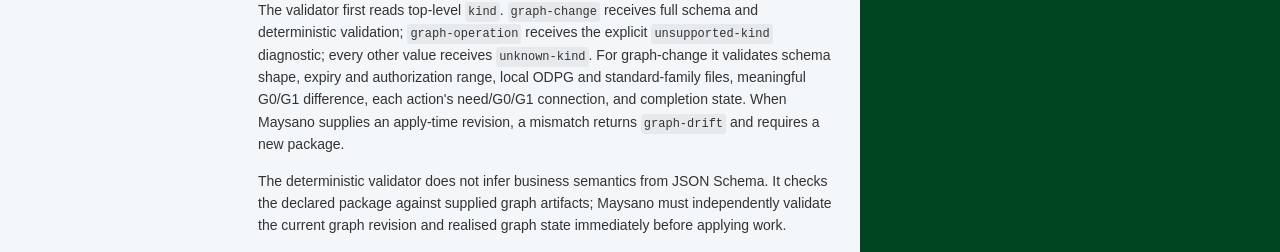
==== commit 4e617000: "deploy: e7d98eb42d53fb3a316ecbfaf3c03fb161bd698a" ====
--- a/index.html
+++ b/index.html
@@ -506,7 +506,8 @@
 </tbody>
 </table>
 <h2 id='actions'><code>actions</code></h2><div class="highlight"><pre class="highlight yaml tab-yaml"><code><span class="na">actions</span><span class="pi">:</span>
-  <span class="pi">-</span> <span class="na">title</span><span class="pi">:</span> <span class="s">Create retention objective</span>
+  <span class="pi">-</span> <span class="na">id</span><span class="pi">:</span> <span class="s">create-retention-objective</span>
+    <span class="na">title</span><span class="pi">:</span> <span class="s">Create retention objective</span>
     <span class="na">op</span><span class="pi">:</span> <span class="s">create</span>
     <span class="na">file</span><span class="pi">:</span> <span class="s">artefacts/retention-objective.odpc.yaml</span>
     <span class="na">gap</span><span class="pi">:</span> <span class="s">Retention teams lack a stated retention objective.</span>
@@ -515,15 +516,51 @@
     <span class="na">evidence</span><span class="pi">:</span>
       <span class="na">runState</span><span class="pi">:</span> <span class="s">pending</span>
       <span class="na">graphState</span><span class="pi">:</span> <span class="s">pending</span>
+
+  <span class="pi">-</span> <span class="na">id</span><span class="pi">:</span> <span class="s">create-churn-use-case</span>
+    <span class="na">title</span><span class="pi">:</span> <span class="s">Create preventable churn use case</span>
+    <span class="na">op</span><span class="pi">:</span> <span class="s">create</span>
+    <span class="na">file</span><span class="pi">:</span> <span class="s">artefacts/preventable-churn-use-case.odpc.yaml</span>
+    <span class="na">gap</span><span class="pi">:</span> <span class="s">No agreed use case turns the retention objective into defined work.</span>
+    <span class="na">finding</span><span class="pi">:</span> <span class="s">Existing retention activity focuses on campaign delivery, not churn prevention.</span>
+    <span class="na">effect</span><span class="pi">:</span> <span class="s">A use case defines the target population, value hypothesis and success measures.</span>
+    <span class="na">evidence</span><span class="pi">:</span>
+      <span class="na">runState</span><span class="pi">:</span> <span class="s">pending</span>
+      <span class="na">graphState</span><span class="pi">:</span> <span class="s">pending</span>
+
+  <span class="pi">-</span> <span class="na">id</span><span class="pi">:</span> <span class="s">create-customer-retention-data-product</span>
+    <span class="na">title</span><span class="pi">:</span> <span class="s">Create customer retention signals data product</span>
+    <span class="na">op</span><span class="pi">:</span> <span class="s">create</span>
+    <span class="na">file</span><span class="pi">:</span> <span class="s">artefacts/customer-retention-signals.odps.yaml</span>
+    <span class="na">gap</span><span class="pi">:</span> <span class="s">Teams lack a governed data product for retention decision-making.</span>
+    <span class="na">finding</span><span class="pi">:</span> <span class="s">Churn-related signals exist across CRM, billing and support systems.</span>
+    <span class="na">effect</span><span class="pi">:</span> <span class="s">A governed data product makes approved retention signals available for the use case.</span>
+    <span class="na">evidence</span><span class="pi">:</span>
+      <span class="na">runState</span><span class="pi">:</span> <span class="s">pending</span>
+      <span class="na">graphState</span><span class="pi">:</span> <span class="s">pending</span>
+
+  <span class="pi">-</span> <span class="na">id</span><span class="pi">:</span> <span class="s">link-retention-initiative-in-graph</span>
+    <span class="na">title</span><span class="pi">:</span> <span class="s">Link the objective, use case and data product</span>
+    <span class="na">op</span><span class="pi">:</span> <span class="s">apply</span>
+    <span class="na">file</span><span class="pi">:</span> <span class="s">artefacts/retention-churn-relationships.odpg.yaml</span>
+    <span class="na">gap</span><span class="pi">:</span> <span class="s">The new portfolio objects have no declared relationships.</span>
+    <span class="na">finding</span><span class="pi">:</span> <span class="s">The business graph does not yet connect the retention objective to its delivery assets.</span>
+    <span class="na">effect</span><span class="pi">:</span> <span class="pi">&gt;</span>
+      <span class="s">The objective is linked to the use case, and the use case is linked</span>
+      <span class="s">to the supporting data product.</span>
+    <span class="na">evidence</span><span class="pi">:</span>
+      <span class="na">runState</span><span class="pi">:</span> <span class="s">pending</span>
+      <span class="na">graphState</span><span class="pi">:</span> <span class="s">pending</span>
 </code></pre></div>
 <p>Actions are the ordered work required to realise G1. Each action changes one ODPC, ODPS, or ODPG YAML file. The referenced file declares and validates against its own standard-family schema; ODPH does not repeat a family label, checksum, dependency ID, or generic reference wrapper. <code>gap</code>, <code>finding</code>, and <code>effect</code> are mandatory and connect the action to the business need, G0, and G1.</p>
 
 <table>
 <thead><tr><th>Element name</th><th>Type</th><th>Mandatory</th><th>Options</th><th>Description</th></tr></thead>
 <tbody>
-<tr><td><code>actions</code></td><td>array of objects</td><td>Yes</td><td>One or more items</td><td>Ordered work required to realise G1. Array position is the action order.</td></tr>
+<tr><td><code>actions</code></td><td>array of objects</td><td>Yes</td><td>One or more uniquely identified items</td><td>Ordered work required to realise G1. Array position is the action order.</td></tr>
+<tr><td><code>actions[].id</code></td><td>string</td><td>Yes</td><td>3–128 lower-case hyphenated characters; unique within the package</td><td>Stable action identifier for evidence, review, and references to this specific controlled change.</td></tr>
 <tr><td><code>actions[].title</code></td><td>string</td><td>Yes</td><td>Non-empty</td><td>Human-readable statement of the change.</td></tr>
-<tr><td><code>actions[].op</code></td><td>string</td><td>Yes</td><td><code>create</code>, <code>update</code>, <code>retire</code></td><td>Closed operation applied to the referenced standard artifact.</td></tr>
+<tr><td><code>actions[].op</code></td><td>string</td><td>Yes</td><td><code>create</code>, <code>update</code>, <code>retire</code>, <code>apply</code></td><td>Closed operation applied to the referenced standard artifact. <code>apply</code> requires an ODPG file.</td></tr>
 <tr><td><code>actions[].file</code></td><td>filepath</td><td>Yes</td><td>Relative <code>.odpc.yaml</code>, <code>.odps.yaml</code>, or <code>.odpg.yaml</code> (or <code>.yml</code>)</td><td>Standard-owned artifact to validate. The file declares its own ODPC, ODPS, or ODPG schema.</td></tr>
 <tr><td><code>actions[].gap</code></td><td>string</td><td>Yes</td><td>Non-empty</td><td>Relevant fact from <code>need.gap</code> that makes this action necessary.</td></tr>
 <tr><td><code>actions[].finding</code></td><td>string</td><td>Yes</td><td>Non-empty</td><td>Relevant observed fact in G0. The semantic validator checks that it is grounded in the supplied current graph.</td></tr>
@@ -534,7 +571,7 @@
 </tbody>
 </table>
 
-<p><code>op</code> is a closed enum: <code>create</code>, <code>update</code>, or <code>retire</code>. List position defines order; there are no action IDs or dependency references. <code>runState</code> proves the requested artefact change completed; <code>graphState</code> proves the realised graph satisfies that action&#39;s effect.</p>
+<p><code>id</code> is required and unique within the package. <code>op</code> is a closed enum: <code>create</code>, <code>update</code>, <code>retire</code>, or <code>apply</code>; <code>apply</code> requires an ODPG file. List position defines order. <code>runState</code> proves the requested artefact change completed; <code>graphState</code> proves the realised graph satisfies that action&#39;s effect.</p>
 <h2 id='evidence'><code>evidence</code></h2><div class="highlight"><pre class="highlight yaml tab-yaml"><code><span class="na">evidence</span><span class="pi">:</span>
   <span class="na">outcomeState</span><span class="pi">:</span> <span class="s">pending</span>
 </code></pre></div>
@@ -558,7 +595,7 @@
 <tr><td><code>need</code></td><td><code>text</code>, <code>actor</code>, <code>situation</code>, <code>job</code>, <code>gap</code>, <code>outcome</code>, <code>success</code></td><td>None</td><td>Establishes the business proposition and tests.</td></tr>
 <tr><td><code>auth</code></td><td><code>owner</code>, <code>by</code>, <code>at</code>, <code>until</code></td><td>None</td><td>Bounds the authorization for this package.</td></tr>
 <tr><td><code>context</code></td><td><code>current</code>, <code>target</code></td><td>None</td><td>States the relevant G0 and intended G1.</td></tr>
-<tr><td><code>actions</code></td><td>At least one action</td><td>None</td><td>Orders controlled ODPC, ODPS, and ODPG changes.</td></tr>
+<tr><td><code>actions</code></td><td>At least one uniquely identified action</td><td>None</td><td>Orders controlled ODPC, ODPS, and ODPG changes.</td></tr>
 <tr><td>Package <code>evidence</code></td><td><code>outcomeState</code></td><td>None</td><td>Records whether the verified outcome passed.</td></tr>
 </tbody>
 </table>
@@ -592,7 +629,8 @@
     <span class="na">type</span><span class="pi">:</span> <span class="s">missing</span>
     <span class="na">text</span><span class="pi">:</span> <span class="pi">&gt;-</span>
       <span class="s">The company graph has no retention objective, intervention use case, or</span>
-      <span class="s">governed product that provides the required customer signals.</span>
+      <span class="s">governed product that provides the required customer signals; the</span>
+      <span class="s">portfolio objects and their relationships are absent.</span>
   <span class="na">outcome</span><span class="pi">:</span> <span class="pi">&gt;-</span>
     <span class="s">Retention teams use an owned, governed decision basis for customer</span>
     <span class="s">interventions.</span>
@@ -624,7 +662,8 @@
     <span class="na">graph</span><span class="pi">:</span> <span class="s">graph/retention-target.odpg.yaml</span>
 
 <span class="na">actions</span><span class="pi">:</span>
-  <span class="pi">-</span> <span class="na">title</span><span class="pi">:</span> <span class="s">Create retention objective</span>
+  <span class="pi">-</span> <span class="na">id</span><span class="pi">:</span> <span class="s">create-retention-objective</span>
+    <span class="na">title</span><span class="pi">:</span> <span class="s">Create retention objective</span>
     <span class="na">op</span><span class="pi">:</span> <span class="s">create</span>
     <span class="na">file</span><span class="pi">:</span> <span class="s">artefacts/retention-objective.odpc.yaml</span>
     <span class="na">gap</span><span class="pi">:</span> <span class="s">Retention teams lack a stated retention objective.</span>
@@ -633,30 +672,35 @@
     <span class="na">evidence</span><span class="pi">:</span>
       <span class="na">runState</span><span class="pi">:</span> <span class="s">pending</span>
       <span class="na">graphState</span><span class="pi">:</span> <span class="s">pending</span>
-  <span class="pi">-</span> <span class="na">title</span><span class="pi">:</span> <span class="s">Create retention-intervention use case</span>
+  <span class="pi">-</span> <span class="na">id</span><span class="pi">:</span> <span class="s">create-churn-use-case</span>
+    <span class="na">title</span><span class="pi">:</span> <span class="s">Create preventable churn use case</span>
     <span class="na">op</span><span class="pi">:</span> <span class="s">create</span>
-    <span class="na">file</span><span class="pi">:</span> <span class="s">artefacts/retention-intervention.odpc.yaml</span>
-    <span class="na">gap</span><span class="pi">:</span> <span class="s">Retention teams lack a defined intervention decision.</span>
-    <span class="na">finding</span><span class="pi">:</span> <span class="s">No current retention use case connects customer signals to intervention work.</span>
-    <span class="na">effect</span><span class="pi">:</span> <span class="s">A retention-intervention use case contributes to the retention objective.</span>
+    <span class="na">file</span><span class="pi">:</span> <span class="s">artefacts/preventable-churn-use-case.odpc.yaml</span>
+    <span class="na">gap</span><span class="pi">:</span> <span class="s">No agreed use case turns the retention objective into defined work.</span>
+    <span class="na">finding</span><span class="pi">:</span> <span class="s">Existing retention activity focuses on campaign delivery, not churn prevention.</span>
+    <span class="na">effect</span><span class="pi">:</span> <span class="s">A use case defines the target population, value hypothesis and success measures.</span>
     <span class="na">evidence</span><span class="pi">:</span>
       <span class="na">runState</span><span class="pi">:</span> <span class="s">pending</span>
       <span class="na">graphState</span><span class="pi">:</span> <span class="s">pending</span>
-  <span class="pi">-</span> <span class="na">title</span><span class="pi">:</span> <span class="s">Update Customer Signals for retention use</span>
-    <span class="na">op</span><span class="pi">:</span> <span class="s">update</span>
-    <span class="na">file</span><span class="pi">:</span> <span class="s">artefacts/customer-signals.odps.yaml</span>
-    <span class="na">gap</span><span class="pi">:</span> <span class="s">Retention teams need a governed source of customer signals.</span>
-    <span class="na">finding</span><span class="pi">:</span> <span class="s">Customer Signals exists but does not support the retention intervention decision.</span>
-    <span class="na">effect</span><span class="pi">:</span> <span class="s">Customer Signals supports the retention-intervention use case with a governed output.</span>
+  <span class="pi">-</span> <span class="na">id</span><span class="pi">:</span> <span class="s">create-customer-retention-data-product</span>
+    <span class="na">title</span><span class="pi">:</span> <span class="s">Create customer retention signals data product</span>
+    <span class="na">op</span><span class="pi">:</span> <span class="s">create</span>
+    <span class="na">file</span><span class="pi">:</span> <span class="s">artefacts/customer-retention-signals.odps.yaml</span>
+    <span class="na">gap</span><span class="pi">:</span> <span class="s">Teams lack a governed data product for retention decision-making.</span>
+    <span class="na">finding</span><span class="pi">:</span> <span class="s">Churn-related signals exist across CRM, billing and support systems.</span>
+    <span class="na">effect</span><span class="pi">:</span> <span class="s">A governed data product makes approved retention signals available for the use case.</span>
     <span class="na">evidence</span><span class="pi">:</span>
       <span class="na">runState</span><span class="pi">:</span> <span class="s">pending</span>
       <span class="na">graphState</span><span class="pi">:</span> <span class="s">pending</span>
-  <span class="pi">-</span> <span class="na">title</span><span class="pi">:</span> <span class="s">Connect the retention path in the company graph</span>
-    <span class="na">op</span><span class="pi">:</span> <span class="s">update</span>
-    <span class="na">file</span><span class="pi">:</span> <span class="s">graph/retention-target.odpg.yaml</span>
-    <span class="na">gap</span><span class="pi">:</span> <span class="s">The intended retention decision path is not governed.</span>
-    <span class="na">finding</span><span class="pi">:</span> <span class="s">No current retention graph path links an objective, use case, and product.</span>
-    <span class="na">effect</span><span class="pi">:</span> <span class="s">Customer Signals supports the retention-intervention use case and retention objective.</span>
+  <span class="pi">-</span> <span class="na">id</span><span class="pi">:</span> <span class="s">link-retention-initiative-in-graph</span>
+    <span class="na">title</span><span class="pi">:</span> <span class="s">Link the objective, use case and data product</span>
+    <span class="na">op</span><span class="pi">:</span> <span class="s">apply</span>
+    <span class="na">file</span><span class="pi">:</span> <span class="s">artefacts/retention-churn-relationships.odpg.yaml</span>
+    <span class="na">gap</span><span class="pi">:</span> <span class="s">The new portfolio objects have no declared relationships.</span>
+    <span class="na">finding</span><span class="pi">:</span> <span class="s">The business graph does not yet connect the retention objective to its delivery assets.</span>
+    <span class="na">effect</span><span class="pi">:</span> <span class="pi">&gt;-</span>
+      <span class="s">The objective is linked to the use case, and the use case is linked to</span>
+      <span class="s">the supporting data product.</span>
     <span class="na">evidence</span><span class="pi">:</span>
       <span class="na">runState</span><span class="pi">:</span> <span class="s">pending</span>
       <span class="na">graphState</span><span class="pi">:</span> <span class="s">pending</span>
